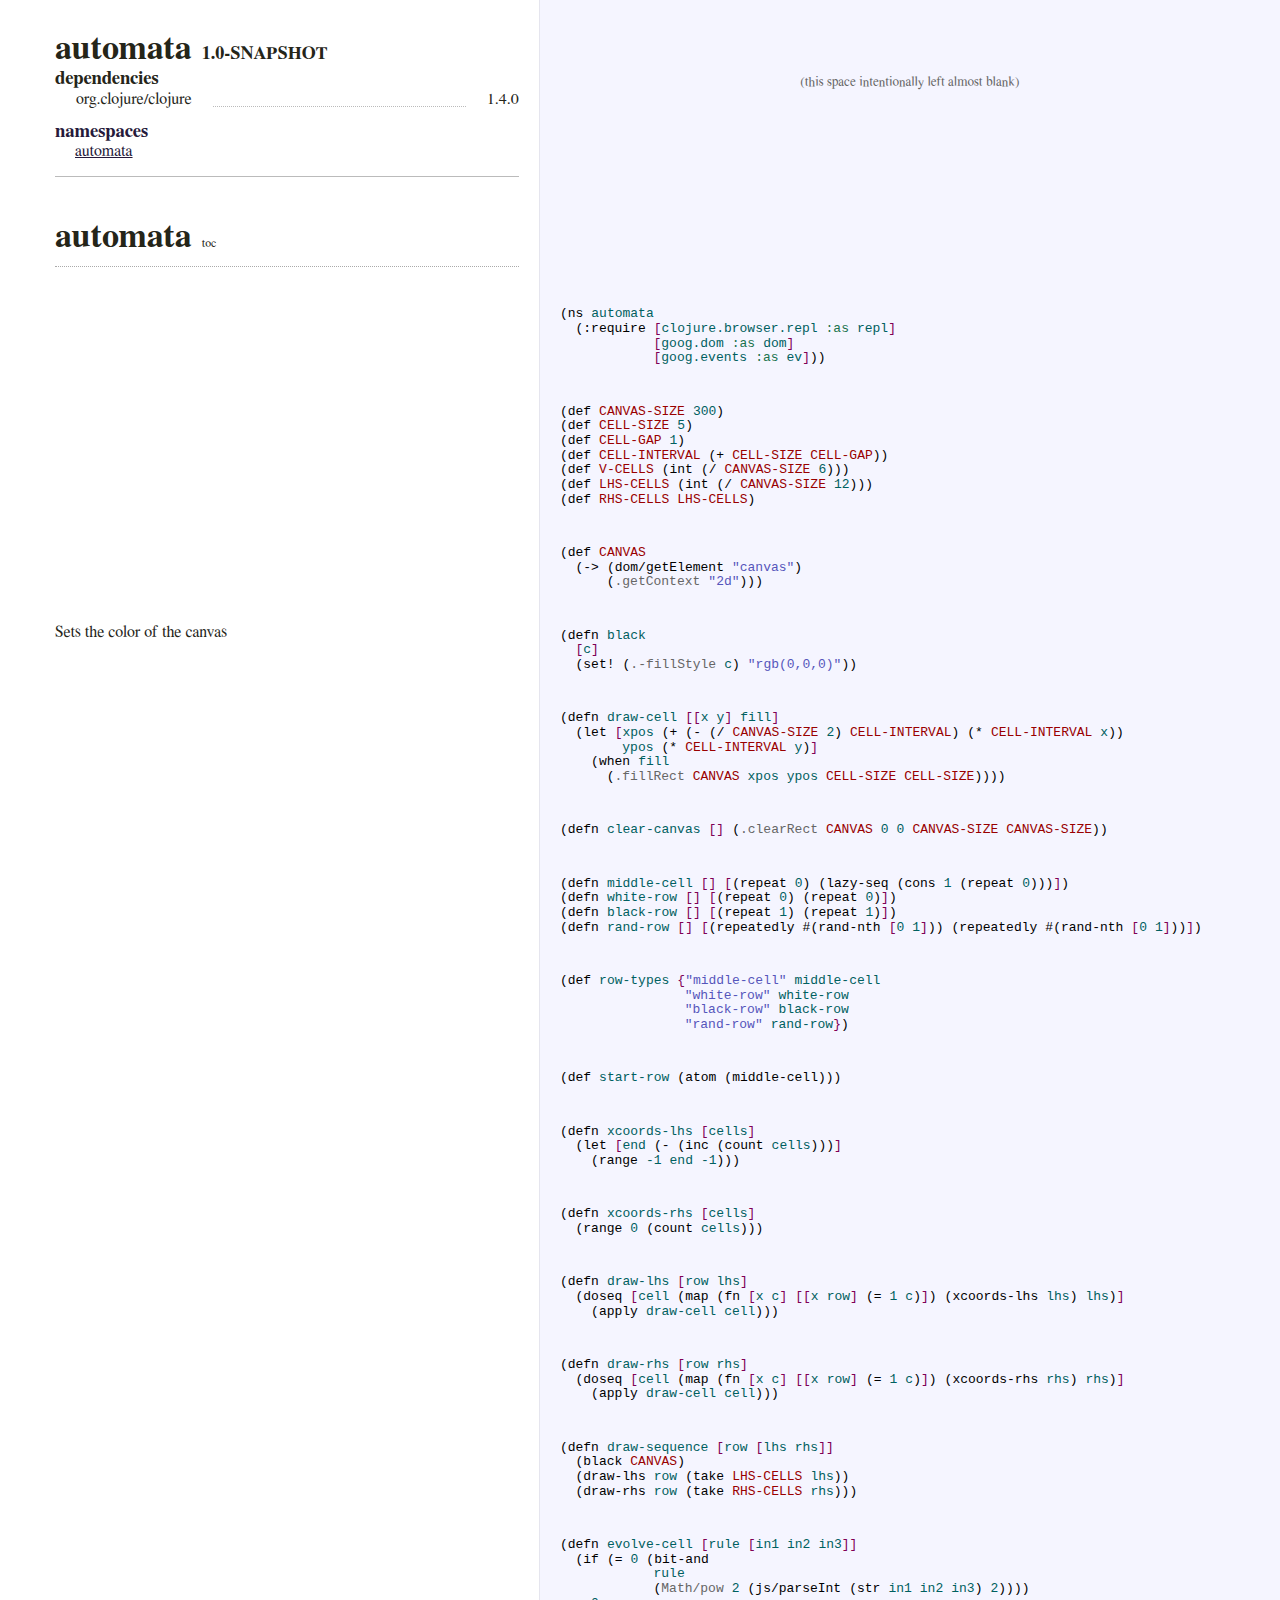
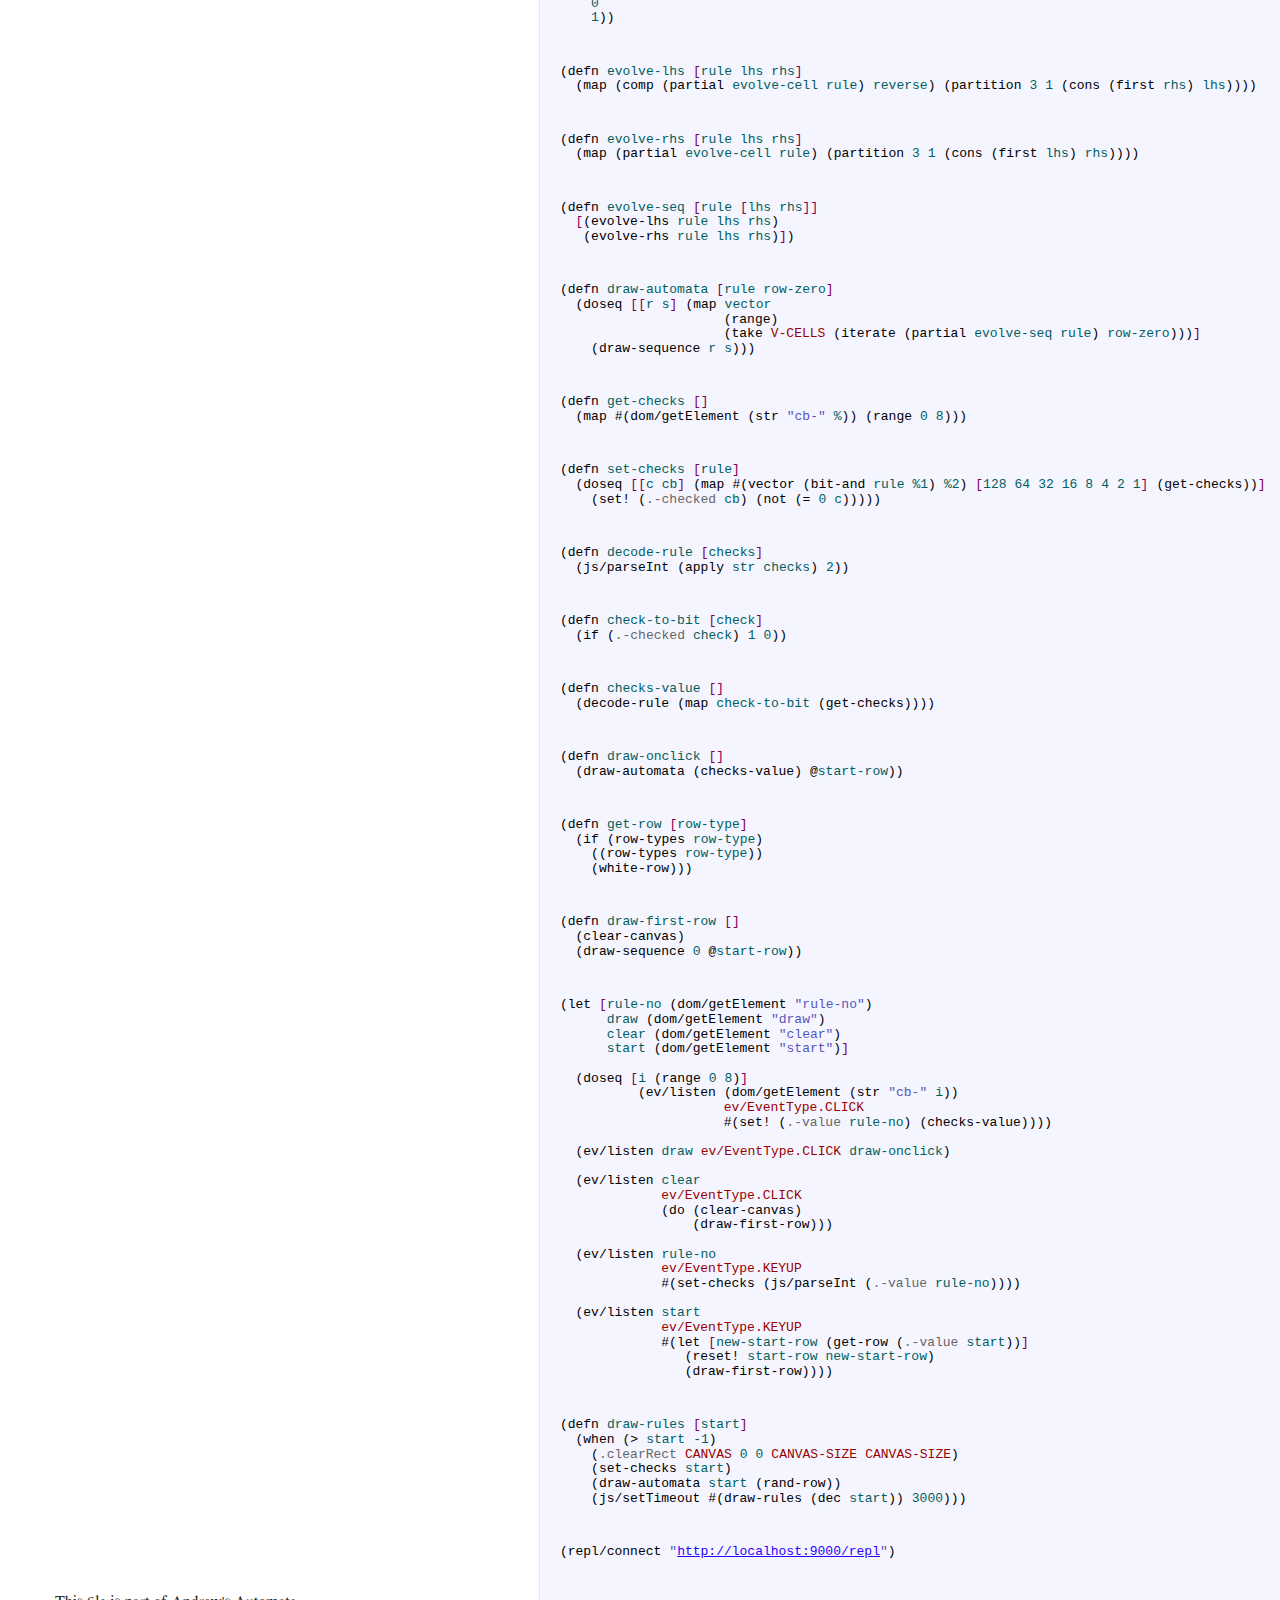
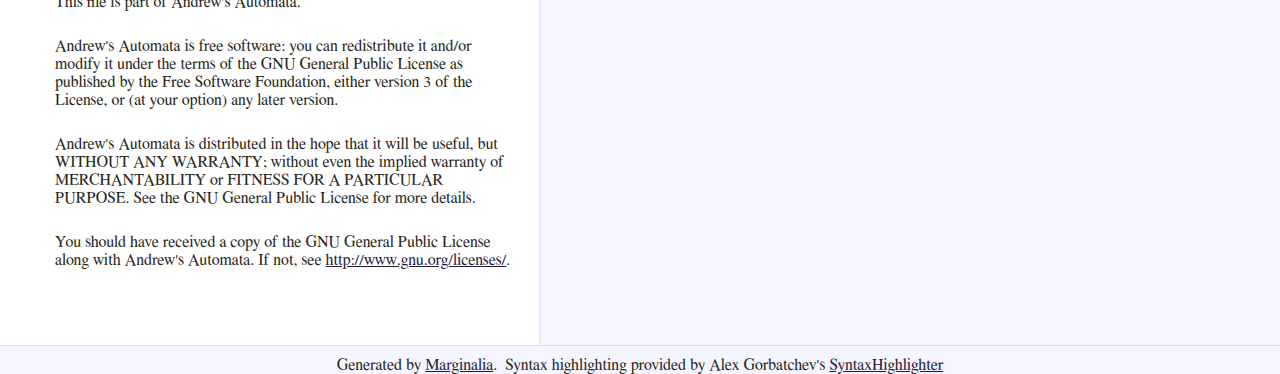
==== index.html @ a4e97b1e "Marginalia page" ====
<!DOCTYPE html>
<html><head><meta charset="utf-8" content="text/html" http-equiv="Content-Type" /><meta name="description" /><style type="text/css">/**
 * SyntaxHighlighter
 * http://alexgorbatchev.com/SyntaxHighlighter
 *
 * SyntaxHighlighter is donationware. If you are using it, please donate.
 * http://alexgorbatchev.com/SyntaxHighlighter/donate.html
 *
 * @version
 * 3.0.83 (July 02 2010)
 * 
 * @copyright
 * Copyright (C) 2004-2010 Alex Gorbatchev.
 *
 * @license
 * Dual licensed under the MIT and GPL licenses.
 */
.syntaxhighlighter a,
.syntaxhighlighter div,
.syntaxhighlighter code,
.syntaxhighlighter table,
.syntaxhighlighter table td,
.syntaxhighlighter table tr,
.syntaxhighlighter table tbody,
.syntaxhighlighter table thead,
.syntaxhighlighter table caption,
.syntaxhighlighter textarea {
  -moz-border-radius: 0 0 0 0 !important;
  -webkit-border-radius: 0 0 0 0 !important;
  background: none !important;
  border: 0 !important;
  bottom: auto !important;
  float: none !important;
  height: auto !important;
  left: auto !important;
  line-height: 1.1em !important;
/*  margin: 0 !important; */
  outline: 0 !important;
  overflow: visible !important;
  padding: 0 !important;
  position: static !important;
  right: auto !important;
  text-align: left !important;
  top: auto !important;
  vertical-align: baseline !important;
  width: auto !important;
  box-sizing: content-box !important;
  font-family: "Consolas", "Bitstream Vera Sans Mono", "Courier New", Courier, monospace !important;
  font-weight: normal !important;
  font-style: normal !important;
  min-height: inherit !important;
  min-height: auto !important;
}

.syntaxhighlighter {
/*  width: 100% !important; */
  margin: 1em 0 1em 0 !important;
  position: relative !important;
  overflow: auto !important;
}
.syntaxhighlighter.source {
  overflow: hidden !important;
}
.syntaxhighlighter .bold {
  font-weight: bold !important;
}
.syntaxhighlighter .italic {
  font-style: italic !important;
}
.syntaxhighlighter .line {
  white-space: pre !important;
}
.syntaxhighlighter table {
/*    width: 100% !important;*/
}
.syntaxhighlighter table caption {
  text-align: left !important;
  padding: .5em 0 0.5em 1em !important;
}
.syntaxhighlighter table td.code {
  width: 100% !important;
}
.syntaxhighlighter table td.code .container {
  position: relative !important;
}
.syntaxhighlighter table td.code .container textarea {
  box-sizing: border-box !important;
  position: absolute !important;
  left: 0 !important;
  top: 0 !important;
  width: 100% !important;
  height: 100% !important;
  border: none !important;
  background: white !important;
  padding-left: 1em !important;
  overflow: hidden !important;
  white-space: pre !important;
}
.syntaxhighlighter table td.gutter .line {
  text-align: right !important;
  padding: 0 0.5em 0 1em !important;
}
.syntaxhighlighter table td.code .line {
  padding: 0 1em !important;
}
.syntaxhighlighter.nogutter td.code .container textarea, .syntaxhighlighter.nogutter td.code .line {
  padding-left: 0em !important;
}
.syntaxhighlighter.show {
  display: block !important;
}
.syntaxhighlighter.collapsed table {
  display: none !important;
}
.syntaxhighlighter.collapsed .toolbar {
    display: none;
/*  padding: 0.1em 0.8em 0em 0.8em !important;
  font-size: 1em !important;
  position: static !important;
  width: auto !important;
  height: auto !important;*/
}
.syntaxhighlighter.collapsed .toolbar span {
  display: inline !important;
  margin-right: 1em !important;
}
.syntaxhighlighter.collapsed .toolbar span a {
  padding: 0 !important;
  display: none !important;
}
.syntaxhighlighter.collapsed .toolbar span a.expandSource {
  display: inline !important;
}
.syntaxhighlighter .toolbar {
    display: none;
/*  position: absolute !important;
  right: 1px !important;
  top: 1px !important;
  width: 11px !important;
  height: 11px !important;
  font-size: 10px !important;
  z-index: 10 !important;*/
}
.syntaxhighlighter .toolbar span.title {
  display: inline !important;
}
.syntaxhighlighter .toolbar a {
  display: block !important;
  text-align: center !important;
  text-decoration: none !important;
  padding-top: 1px !important;
}
.syntaxhighlighter .toolbar a.expandSource {
  display: none !important;
}
.syntaxhighlighter.ie {
  font-size: .9em !important;
  padding: 1px 0 1px 0 !important;
}
.syntaxhighlighter.ie .toolbar {
  line-height: 8px !important;
}
.syntaxhighlighter.ie .toolbar a {
  padding-top: 0px !important;
}
.syntaxhighlighter.printing .line.alt1 .content,
.syntaxhighlighter.printing .line.alt2 .content,
.syntaxhighlighter.printing .line.highlighted .number,
.syntaxhighlighter.printing .line.highlighted.alt1 .content,
.syntaxhighlighter.printing .line.highlighted.alt2 .content {
  background: none !important;
}
.syntaxhighlighter.printing .line .number {
  color: #bbbbbb !important;
}
.syntaxhighlighter.printing .line .content {
  color: black !important;
}
.syntaxhighlighter.printing .toolbar {
  display: none !important;
}
.syntaxhighlighter.printing a {
  text-decoration: none !important;
}
.syntaxhighlighter.printing .plain, .syntaxhighlighter.printing .plain a {
  color: black !important;
}
.syntaxhighlighter.printing .comments, .syntaxhighlighter.printing .comments a {
  color: #008200 !important;
}
.syntaxhighlighter.printing .string, .syntaxhighlighter.printing .string a {
  color: blue !important;
}
.syntaxhighlighter.printing .keyword {
  color: #006699 !important;
  font-weight: bold !important;
}
.syntaxhighlighter.printing .preprocessor {
  color: gray !important;
}
.syntaxhighlighter.printing .variable {
  color: #aa7700 !important;
}
.syntaxhighlighter.printing .value {
  color: #009900 !important;
}
.syntaxhighlighter.printing .functions {
  color: #ff1493 !important;
}
.syntaxhighlighter.printing .constants {
  color: #0066cc !important;
}
.syntaxhighlighter.printing .script {
  font-weight: bold !important;
}
.syntaxhighlighter.printing .color1, .syntaxhighlighter.printing .color1 a {
  color: gray !important;
}
.syntaxhighlighter.printing .color2, .syntaxhighlighter.printing .color2 a {
  color: #ff1493 !important;
}
.syntaxhighlighter.printing .color3, .syntaxhighlighter.printing .color3 a {
  color: red !important;
}
.syntaxhighlighter.printing .break, .syntaxhighlighter.printing .break a {
  color: black !important;
}
</style><style type="text/css">.syntaxhighlighter{overflow:hidden !important;}</style><style type="text/css">/**
 * http://alexgorbatchev.com/SyntaxHighlighter/donate.html
 *
 * @version
 * 3.0.83 (July 02 2010)
 * 
 * @copyright
 * Copyright (C) 2004-2010 Alex Gorbatchev.
 *
 * @license
 * Dual licensed under the MIT and GPL licenses.
 */
.syntaxhighlighter {
  background-color: transparent !important;
}
.syntaxhighlighter .line.alt1 {
  background-color: transparent !important;
}
.syntaxhighlighter .line.alt2 {
  background-color: transparent !important;
}
.syntaxhighlighter .line.highlighted.alt1, .syntaxhighlighter .line.highlighted.alt2 {
  background-color: #c3defe !important;
}
.syntaxhighlighter .line.highlighted.number {
  color: white !important;
}
.syntaxhighlighter table caption {
  color: black !important;
}
.syntaxhighlighter .gutter {
  color: #787878 !important;
}
.syntaxhighlighter .gutter .line {
  border-right: 3px solid #d4d0c8 !important;
}
.syntaxhighlighter .gutter .line.highlighted {
  background-color: #d4d0c8 !important;
  color: white !important;
}
.syntaxhighlighter.printing .line .content {
  border: none !important;
}
.syntaxhighlighter.collapsed {
  overflow: visible !important;
}
.syntaxhighlighter.collapsed .toolbar {
  color: #3f5fbf !important;
  background: white !important;
  border: 1px solid #d4d0c8 !important;
}
.syntaxhighlighter.collapsed .toolbar a {
  color: #3f5fbf !important;
}
.syntaxhighlighter.collapsed .toolbar a:hover {
  color: #aa7700 !important;
}
.syntaxhighlighter .toolbar {
  color: #a0a0a0 !important;
  background: #d4d0c8 !important;
  border: none !important;
}
.syntaxhighlighter .toolbar a {
  color: #a0a0a0 !important;
}
.syntaxhighlighter .toolbar a:hover {
  color: red !important;
}
.syntaxhighlighter .plain, .syntaxhighlighter .plain a {
  color: black !important;
}
.syntaxhighlighter .comments, .syntaxhighlighter .comments a {
  color: #3f5fbf !important;
}
.syntaxhighlighter .string, .syntaxhighlighter .string a {
  color: #2a00ff !important;
}
.syntaxhighlighter .keyword {
  color: #7f0055 !important;
}
.syntaxhighlighter .preprocessor {
  color: #646464 !important;
}
.syntaxhighlighter .variable {
  color: #aa7700 !important;
}
.syntaxhighlighter .value {
  color: #009900 !important;
}
.syntaxhighlighter .functions {
  color: #ff1493 !important;
}
.syntaxhighlighter .constants {
  color: #0066cc !important;
}
.syntaxhighlighter .script {
  font-weight: bold !important;
  color: #7f0055 !important;
  background-color: none !important;
}
.syntaxhighlighter .color1, .syntaxhighlighter .color1 a {
  color: gray !important;
}
.syntaxhighlighter .color2, .syntaxhighlighter .color2 a {
  color: #ff1493 !important;
}
.syntaxhighlighter .color3, .syntaxhighlighter .color3 a {
  color: red !important;
}

.syntaxhighlighter .xml .keyword {
  color: #3f7f7f !important;
  font-weight: normal !important;
}
.syntaxhighlighter .xml .color1, .syntaxhighlighter .xml .color1 a {
  color: #7f007f !important;
}
.syntaxhighlighter .xml .string {
  font-style: italic !important;
  color: #2a00ff !important;
}

.clojure.syntaxhighlighter .invalid { 
   background-color: #FAA !important;
}

.clojure.syntaxhighlighter .quoted {      
    font-style: italic !important;
}

.syntaxhighlighter .clojure.variable,
.syntaxhighlighter .clojure.symbol,
.syntaxhighlighter .clojure.value
{
    color: #006060 !important;
}

.syntaxhighlighter .clojure.string {
    color: #55B !important;
}

.syntaxhighlighter .clojure.functions {
    color: black !important;
}

.syntaxhighlighter .clojure.color1 {
    color: #666 !important;
}

.syntaxhighlighter .clojure.color3 {
    color: #900 !important;
}

.syntaxhighlighter .clojure.constants {
    color: #1A734D !important;
}

</style><style type="text/css">html{margin:0;padding:0;}h1{margin:0;padding:0;}h2{margin:0;padding:0;}h3{margin:0;padding:0;}h4{margin:0;padding:0;}a{color:#261A3B;}a:visited{color:#261A3B;}</style><style type="text/css">.header{margin-top:30px;}h1.project-name{display:inline;font-size:34px;}h2.project-version{display:inline;margin-left:10px;margin-top:0;font-size:18px;}.toc-link{margin-left:10px;color:#252519;font-size:12px;text-decoration:none;}.toc-link:hover{color:#5050A6;}.toc h1{margin:0;font-size:34px;}.docs-header{margin-bottom:25px;padding-bottom:10px;border-bottom:dotted #aaa 1px;}.toc h1{font-size:24px;}.toc{margin-bottom:40px;border-bottom:solid #bbb 1px;}.toc ul{padding-left:0px;margin-left:20px;margin-top:0;padding-top:0;}.toc li{padding-left:0;list-style-type:none;}.dependencies{}.dependencies table{border:none;width:99.99%;margin-left:20px;font-size:16px;}.dependencies td{padding-right:20px;;white-space:nowrap;}.dependencies .dotted{width:99%;}.dependencies .dotted hr{margin-bottom:-6px;noshade:noshade;border-top:none;color:transparent;border-left:none;border-bottom:dotted #bbb 1px;border-right:none;background-color:transparent;height:0;}.dependencies .dep-version{text-align:right;}.plugins ul{padding-left:0px;margin-left:20px;margin-top:0;padding-top:0;}.plugins li{padding-left:0;list-style-type:none;}.header p{margin-left:20px;}</style><style type="text/css">#floating-toc{position:fixed;text-align:right;overflow:hidden;top:10px;right:20px;height:20px;}#floating-toc li{margin:0;padding:0;list-style-type:none;}</style><style type="text/css">body{margin:0;padding:0;color:#252519;font-size:16px;background-color:#F5F5FF;font-family:'Palatino Linotype', 'Book Antiqua', Palatino, FreeSerif, serif;;}h1{margin-top:0;font-size:20px;}a.anchor{color:#252519;text-decoration:none;}a.anchor:hover{color:#5050A6;}table{margin-bottom:10px;border-bottom:solid #ddd 1px;;border-spacing:0;}code{display:inline;}p{margin-top:8px;}tr{margin:0px;padding:0px;}td.docs{border:none;margin:0px;padding-left:55px;width:410px;padding-right:20px;vertical-align:top;max-width:410px;background-color:#FFF;}td.docs pre{font-size:12px;overflow:hidden;}td.codes{border:none;margin:0px;padding-left:20px;width:55%;border-left:solid #E5E5EE 1px;font-size:10pt;vertical-align:top;overflow:hidden;background-color:#F5F5FF;}td.spacer{padding-bottom:40px;}pre code{display:block;padding:4px;}code{border:solid #DEDEDE 1px;padding-left:3px;padding-right:3px;font-size:14px;background-color:ghostWhite;}.syntaxhighlighter code{font-size:13px;}.footer{text-align:center;}</style><script type="text/javascript">/*!
 * jQuery JavaScript Library v1.4.4
 * http://jquery.com/
 *
 * Copyright 2010, John Resig
 * Dual licensed under the MIT or GPL Version 2 licenses.
 * http://jquery.org/license
 *
 * Includes Sizzle.js
 * http://sizzlejs.com/
 * Copyright 2010, The Dojo Foundation
 * Released under the MIT, BSD, and GPL Licenses.
 *
 * Date: Thu Nov 11 19:04:53 2010 -0500
 */
(function(E,B){function ka(a,b,d){if(d===B&&a.nodeType===1){d=a.getAttribute("data-"+b);if(typeof d==="string"){try{d=d==="true"?true:d==="false"?false:d==="null"?null:!c.isNaN(d)?parseFloat(d):Ja.test(d)?c.parseJSON(d):d}catch(e){}c.data(a,b,d)}else d=B}return d}function U(){return false}function ca(){return true}function la(a,b,d){d[0].type=a;return c.event.handle.apply(b,d)}function Ka(a){var b,d,e,f,h,l,k,o,x,r,A,C=[];f=[];h=c.data(this,this.nodeType?"events":"__events__");if(typeof h==="function")h=
h.events;if(!(a.liveFired===this||!h||!h.live||a.button&&a.type==="click")){if(a.namespace)A=RegExp("(^|\\.)"+a.namespace.split(".").join("\\.(?:.*\\.)?")+"(\\.|$)");a.liveFired=this;var J=h.live.slice(0);for(k=0;k<J.length;k++){h=J[k];h.origType.replace(X,"")===a.type?f.push(h.selector):J.splice(k--,1)}f=c(a.target).closest(f,a.currentTarget);o=0;for(x=f.length;o<x;o++){r=f[o];for(k=0;k<J.length;k++){h=J[k];if(r.selector===h.selector&&(!A||A.test(h.namespace))){l=r.elem;e=null;if(h.preType==="mouseenter"||
h.preType==="mouseleave"){a.type=h.preType;e=c(a.relatedTarget).closest(h.selector)[0]}if(!e||e!==l)C.push({elem:l,handleObj:h,level:r.level})}}}o=0;for(x=C.length;o<x;o++){f=C[o];if(d&&f.level>d)break;a.currentTarget=f.elem;a.data=f.handleObj.data;a.handleObj=f.handleObj;A=f.handleObj.origHandler.apply(f.elem,arguments);if(A===false||a.isPropagationStopped()){d=f.level;if(A===false)b=false;if(a.isImmediatePropagationStopped())break}}return b}}function Y(a,b){return(a&&a!=="*"?a+".":"")+b.replace(La,
"`").replace(Ma,"&")}function ma(a,b,d){if(c.isFunction(b))return c.grep(a,function(f,h){return!!b.call(f,h,f)===d});else if(b.nodeType)return c.grep(a,function(f){return f===b===d});else if(typeof b==="string"){var e=c.grep(a,function(f){return f.nodeType===1});if(Na.test(b))return c.filter(b,e,!d);else b=c.filter(b,e)}return c.grep(a,function(f){return c.inArray(f,b)>=0===d})}function na(a,b){var d=0;b.each(function(){if(this.nodeName===(a[d]&&a[d].nodeName)){var e=c.data(a[d++]),f=c.data(this,
e);if(e=e&&e.events){delete f.handle;f.events={};for(var h in e)for(var l in e[h])c.event.add(this,h,e[h][l],e[h][l].data)}}})}function Oa(a,b){b.src?c.ajax({url:b.src,async:false,dataType:"script"}):c.globalEval(b.text||b.textContent||b.innerHTML||"");b.parentNode&&b.parentNode.removeChild(b)}function oa(a,b,d){var e=b==="width"?a.offsetWidth:a.offsetHeight;if(d==="border")return e;c.each(b==="width"?Pa:Qa,function(){d||(e-=parseFloat(c.css(a,"padding"+this))||0);if(d==="margin")e+=parseFloat(c.css(a,
"margin"+this))||0;else e-=parseFloat(c.css(a,"border"+this+"Width"))||0});return e}function da(a,b,d,e){if(c.isArray(b)&&b.length)c.each(b,function(f,h){d||Ra.test(a)?e(a,h):da(a+"["+(typeof h==="object"||c.isArray(h)?f:"")+"]",h,d,e)});else if(!d&&b!=null&&typeof b==="object")c.isEmptyObject(b)?e(a,""):c.each(b,function(f,h){da(a+"["+f+"]",h,d,e)});else e(a,b)}function S(a,b){var d={};c.each(pa.concat.apply([],pa.slice(0,b)),function(){d[this]=a});return d}function qa(a){if(!ea[a]){var b=c("<"+
a+">").appendTo("body"),d=b.css("display");b.remove();if(d==="none"||d==="")d="block";ea[a]=d}return ea[a]}function fa(a){return c.isWindow(a)?a:a.nodeType===9?a.defaultView||a.parentWindow:false}var t=E.document,c=function(){function a(){if(!b.isReady){try{t.documentElement.doScroll("left")}catch(j){setTimeout(a,1);return}b.ready()}}var b=function(j,s){return new b.fn.init(j,s)},d=E.jQuery,e=E.$,f,h=/^(?:[^<]*(<[\w\W]+>)[^>]*$|#([\w\-]+)$)/,l=/\S/,k=/^\s+/,o=/\s+$/,x=/\W/,r=/\d/,A=/^<(\w+)\s*\/?>(?:<\/\1>)?$/,
C=/^[\],:{}\s]*$/,J=/\\(?:["\\\/bfnrt]|u[0-9a-fA-F]{4})/g,w=/"[^"\\\n\r]*"|true|false|null|-?\d+(?:\.\d*)?(?:[eE][+\-]?\d+)?/g,I=/(?:^|:|,)(?:\s*\[)+/g,L=/(webkit)[ \/]([\w.]+)/,g=/(opera)(?:.*version)?[ \/]([\w.]+)/,i=/(msie) ([\w.]+)/,n=/(mozilla)(?:.*? rv:([\w.]+))?/,m=navigator.userAgent,p=false,q=[],u,y=Object.prototype.toString,F=Object.prototype.hasOwnProperty,M=Array.prototype.push,N=Array.prototype.slice,O=String.prototype.trim,D=Array.prototype.indexOf,R={};b.fn=b.prototype={init:function(j,
s){var v,z,H;if(!j)return this;if(j.nodeType){this.context=this[0]=j;this.length=1;return this}if(j==="body"&&!s&&t.body){this.context=t;this[0]=t.body;this.selector="body";this.length=1;return this}if(typeof j==="string")if((v=h.exec(j))&&(v[1]||!s))if(v[1]){H=s?s.ownerDocument||s:t;if(z=A.exec(j))if(b.isPlainObject(s)){j=[t.createElement(z[1])];b.fn.attr.call(j,s,true)}else j=[H.createElement(z[1])];else{z=b.buildFragment([v[1]],[H]);j=(z.cacheable?z.fragment.cloneNode(true):z.fragment).childNodes}return b.merge(this,
j)}else{if((z=t.getElementById(v[2]))&&z.parentNode){if(z.id!==v[2])return f.find(j);this.length=1;this[0]=z}this.context=t;this.selector=j;return this}else if(!s&&!x.test(j)){this.selector=j;this.context=t;j=t.getElementsByTagName(j);return b.merge(this,j)}else return!s||s.jquery?(s||f).find(j):b(s).find(j);else if(b.isFunction(j))return f.ready(j);if(j.selector!==B){this.selector=j.selector;this.context=j.context}return b.makeArray(j,this)},selector:"",jquery:"1.4.4",length:0,size:function(){return this.length},
toArray:function(){return N.call(this,0)},get:function(j){return j==null?this.toArray():j<0?this.slice(j)[0]:this[j]},pushStack:function(j,s,v){var z=b();b.isArray(j)?M.apply(z,j):b.merge(z,j);z.prevObject=this;z.context=this.context;if(s==="find")z.selector=this.selector+(this.selector?" ":"")+v;else if(s)z.selector=this.selector+"."+s+"("+v+")";return z},each:function(j,s){return b.each(this,j,s)},ready:function(j){b.bindReady();if(b.isReady)j.call(t,b);else q&&q.push(j);return this},eq:function(j){return j===
-1?this.slice(j):this.slice(j,+j+1)},first:function(){return this.eq(0)},last:function(){return this.eq(-1)},slice:function(){return this.pushStack(N.apply(this,arguments),"slice",N.call(arguments).join(","))},map:function(j){return this.pushStack(b.map(this,function(s,v){return j.call(s,v,s)}))},end:function(){return this.prevObject||b(null)},push:M,sort:[].sort,splice:[].splice};b.fn.init.prototype=b.fn;b.extend=b.fn.extend=function(){var j,s,v,z,H,G=arguments[0]||{},K=1,Q=arguments.length,ga=false;
if(typeof G==="boolean"){ga=G;G=arguments[1]||{};K=2}if(typeof G!=="object"&&!b.isFunction(G))G={};if(Q===K){G=this;--K}for(;K<Q;K++)if((j=arguments[K])!=null)for(s in j){v=G[s];z=j[s];if(G!==z)if(ga&&z&&(b.isPlainObject(z)||(H=b.isArray(z)))){if(H){H=false;v=v&&b.isArray(v)?v:[]}else v=v&&b.isPlainObject(v)?v:{};G[s]=b.extend(ga,v,z)}else if(z!==B)G[s]=z}return G};b.extend({noConflict:function(j){E.$=e;if(j)E.jQuery=d;return b},isReady:false,readyWait:1,ready:function(j){j===true&&b.readyWait--;
if(!b.readyWait||j!==true&&!b.isReady){if(!t.body)return setTimeout(b.ready,1);b.isReady=true;if(!(j!==true&&--b.readyWait>0))if(q){var s=0,v=q;for(q=null;j=v[s++];)j.call(t,b);b.fn.trigger&&b(t).trigger("ready").unbind("ready")}}},bindReady:function(){if(!p){p=true;if(t.readyState==="complete")return setTimeout(b.ready,1);if(t.addEventListener){t.addEventListener("DOMContentLoaded",u,false);E.addEventListener("load",b.ready,false)}else if(t.attachEvent){t.attachEvent("onreadystatechange",u);E.attachEvent("onload",
b.ready);var j=false;try{j=E.frameElement==null}catch(s){}t.documentElement.doScroll&&j&&a()}}},isFunction:function(j){return b.type(j)==="function"},isArray:Array.isArray||function(j){return b.type(j)==="array"},isWindow:function(j){return j&&typeof j==="object"&&"setInterval"in j},isNaN:function(j){return j==null||!r.test(j)||isNaN(j)},type:function(j){return j==null?String(j):R[y.call(j)]||"object"},isPlainObject:function(j){if(!j||b.type(j)!=="object"||j.nodeType||b.isWindow(j))return false;if(j.constructor&&
!F.call(j,"constructor")&&!F.call(j.constructor.prototype,"isPrototypeOf"))return false;for(var s in j);return s===B||F.call(j,s)},isEmptyObject:function(j){for(var s in j)return false;return true},error:function(j){throw j;},parseJSON:function(j){if(typeof j!=="string"||!j)return null;j=b.trim(j);if(C.test(j.replace(J,"@").replace(w,"]").replace(I,"")))return E.JSON&&E.JSON.parse?E.JSON.parse(j):(new Function("return "+j))();else b.error("Invalid JSON: "+j)},noop:function(){},globalEval:function(j){if(j&&
l.test(j)){var s=t.getElementsByTagName("head")[0]||t.documentElement,v=t.createElement("script");v.type="text/javascript";if(b.support.scriptEval)v.appendChild(t.createTextNode(j));else v.text=j;s.insertBefore(v,s.firstChild);s.removeChild(v)}},nodeName:function(j,s){return j.nodeName&&j.nodeName.toUpperCase()===s.toUpperCase()},each:function(j,s,v){var z,H=0,G=j.length,K=G===B||b.isFunction(j);if(v)if(K)for(z in j){if(s.apply(j[z],v)===false)break}else for(;H<G;){if(s.apply(j[H++],v)===false)break}else if(K)for(z in j){if(s.call(j[z],
z,j[z])===false)break}else for(v=j[0];H<G&&s.call(v,H,v)!==false;v=j[++H]);return j},trim:O?function(j){return j==null?"":O.call(j)}:function(j){return j==null?"":j.toString().replace(k,"").replace(o,"")},makeArray:function(j,s){var v=s||[];if(j!=null){var z=b.type(j);j.length==null||z==="string"||z==="function"||z==="regexp"||b.isWindow(j)?M.call(v,j):b.merge(v,j)}return v},inArray:function(j,s){if(s.indexOf)return s.indexOf(j);for(var v=0,z=s.length;v<z;v++)if(s[v]===j)return v;return-1},merge:function(j,
s){var v=j.length,z=0;if(typeof s.length==="number")for(var H=s.length;z<H;z++)j[v++]=s[z];else for(;s[z]!==B;)j[v++]=s[z++];j.length=v;return j},grep:function(j,s,v){var z=[],H;v=!!v;for(var G=0,K=j.length;G<K;G++){H=!!s(j[G],G);v!==H&&z.push(j[G])}return z},map:function(j,s,v){for(var z=[],H,G=0,K=j.length;G<K;G++){H=s(j[G],G,v);if(H!=null)z[z.length]=H}return z.concat.apply([],z)},guid:1,proxy:function(j,s,v){if(arguments.length===2)if(typeof s==="string"){v=j;j=v[s];s=B}else if(s&&!b.isFunction(s)){v=
s;s=B}if(!s&&j)s=function(){return j.apply(v||this,arguments)};if(j)s.guid=j.guid=j.guid||s.guid||b.guid++;return s},access:function(j,s,v,z,H,G){var K=j.length;if(typeof s==="object"){for(var Q in s)b.access(j,Q,s[Q],z,H,v);return j}if(v!==B){z=!G&&z&&b.isFunction(v);for(Q=0;Q<K;Q++)H(j[Q],s,z?v.call(j[Q],Q,H(j[Q],s)):v,G);return j}return K?H(j[0],s):B},now:function(){return(new Date).getTime()},uaMatch:function(j){j=j.toLowerCase();j=L.exec(j)||g.exec(j)||i.exec(j)||j.indexOf("compatible")<0&&n.exec(j)||
[];return{browser:j[1]||"",version:j[2]||"0"}},browser:{}});b.each("Boolean Number String Function Array Date RegExp Object".split(" "),function(j,s){R["[object "+s+"]"]=s.toLowerCase()});m=b.uaMatch(m);if(m.browser){b.browser[m.browser]=true;b.browser.version=m.version}if(b.browser.webkit)b.browser.safari=true;if(D)b.inArray=function(j,s){return D.call(s,j)};if(!/\s/.test("\u00a0")){k=/^[\s\xA0]+/;o=/[\s\xA0]+$/}f=b(t);if(t.addEventListener)u=function(){t.removeEventListener("DOMContentLoaded",u,
false);b.ready()};else if(t.attachEvent)u=function(){if(t.readyState==="complete"){t.detachEvent("onreadystatechange",u);b.ready()}};return E.jQuery=E.$=b}();(function(){c.support={};var a=t.documentElement,b=t.createElement("script"),d=t.createElement("div"),e="script"+c.now();d.style.display="none";d.innerHTML="   <link/><table></table><a href='/a' style='color:red;float:left;opacity:.55;'>a</a><input type='checkbox'/>";var f=d.getElementsByTagName("*"),h=d.getElementsByTagName("a")[0],l=t.createElement("select"),
k=l.appendChild(t.createElement("option"));if(!(!f||!f.length||!h)){c.support={leadingWhitespace:d.firstChild.nodeType===3,tbody:!d.getElementsByTagName("tbody").length,htmlSerialize:!!d.getElementsByTagName("link").length,style:/red/.test(h.getAttribute("style")),hrefNormalized:h.getAttribute("href")==="/a",opacity:/^0.55$/.test(h.style.opacity),cssFloat:!!h.style.cssFloat,checkOn:d.getElementsByTagName("input")[0].value==="on",optSelected:k.selected,deleteExpando:true,optDisabled:false,checkClone:false,
scriptEval:false,noCloneEvent:true,boxModel:null,inlineBlockNeedsLayout:false,shrinkWrapBlocks:false,reliableHiddenOffsets:true};l.disabled=true;c.support.optDisabled=!k.disabled;b.type="text/javascript";try{b.appendChild(t.createTextNode("window."+e+"=1;"))}catch(o){}a.insertBefore(b,a.firstChild);if(E[e]){c.support.scriptEval=true;delete E[e]}try{delete b.test}catch(x){c.support.deleteExpando=false}a.removeChild(b);if(d.attachEvent&&d.fireEvent){d.attachEvent("onclick",function r(){c.support.noCloneEvent=
false;d.detachEvent("onclick",r)});d.cloneNode(true).fireEvent("onclick")}d=t.createElement("div");d.innerHTML="<input type='radio' name='radiotest' checked='checked'/>";a=t.createDocumentFragment();a.appendChild(d.firstChild);c.support.checkClone=a.cloneNode(true).cloneNode(true).lastChild.checked;c(function(){var r=t.createElement("div");r.style.width=r.style.paddingLeft="1px";t.body.appendChild(r);c.boxModel=c.support.boxModel=r.offsetWidth===2;if("zoom"in r.style){r.style.display="inline";r.style.zoom=
1;c.support.inlineBlockNeedsLayout=r.offsetWidth===2;r.style.display="";r.innerHTML="<div style='width:4px;'></div>";c.support.shrinkWrapBlocks=r.offsetWidth!==2}r.innerHTML="<table><tr><td style='padding:0;display:none'></td><td>t</td></tr></table>";var A=r.getElementsByTagName("td");c.support.reliableHiddenOffsets=A[0].offsetHeight===0;A[0].style.display="";A[1].style.display="none";c.support.reliableHiddenOffsets=c.support.reliableHiddenOffsets&&A[0].offsetHeight===0;r.innerHTML="";t.body.removeChild(r).style.display=
"none"});a=function(r){var A=t.createElement("div");r="on"+r;var C=r in A;if(!C){A.setAttribute(r,"return;");C=typeof A[r]==="function"}return C};c.support.submitBubbles=a("submit");c.support.changeBubbles=a("change");a=b=d=f=h=null}})();var ra={},Ja=/^(?:\{.*\}|\[.*\])$/;c.extend({cache:{},uuid:0,expando:"jQuery"+c.now(),noData:{embed:true,object:"clsid:D27CDB6E-AE6D-11cf-96B8-444553540000",applet:true},data:function(a,b,d){if(c.acceptData(a)){a=a==E?ra:a;var e=a.nodeType,f=e?a[c.expando]:null,h=
c.cache;if(!(e&&!f&&typeof b==="string"&&d===B)){if(e)f||(a[c.expando]=f=++c.uuid);else h=a;if(typeof b==="object")if(e)h[f]=c.extend(h[f],b);else c.extend(h,b);else if(e&&!h[f])h[f]={};a=e?h[f]:h;if(d!==B)a[b]=d;return typeof b==="string"?a[b]:a}}},removeData:function(a,b){if(c.acceptData(a)){a=a==E?ra:a;var d=a.nodeType,e=d?a[c.expando]:a,f=c.cache,h=d?f[e]:e;if(b){if(h){delete h[b];d&&c.isEmptyObject(h)&&c.removeData(a)}}else if(d&&c.support.deleteExpando)delete a[c.expando];else if(a.removeAttribute)a.removeAttribute(c.expando);
else if(d)delete f[e];else for(var l in a)delete a[l]}},acceptData:function(a){if(a.nodeName){var b=c.noData[a.nodeName.toLowerCase()];if(b)return!(b===true||a.getAttribute("classid")!==b)}return true}});c.fn.extend({data:function(a,b){var d=null;if(typeof a==="undefined"){if(this.length){var e=this[0].attributes,f;d=c.data(this[0]);for(var h=0,l=e.length;h<l;h++){f=e[h].name;if(f.indexOf("data-")===0){f=f.substr(5);ka(this[0],f,d[f])}}}return d}else if(typeof a==="object")return this.each(function(){c.data(this,
a)});var k=a.split(".");k[1]=k[1]?"."+k[1]:"";if(b===B){d=this.triggerHandler("getData"+k[1]+"!",[k[0]]);if(d===B&&this.length){d=c.data(this[0],a);d=ka(this[0],a,d)}return d===B&&k[1]?this.data(k[0]):d}else return this.each(function(){var o=c(this),x=[k[0],b];o.triggerHandler("setData"+k[1]+"!",x);c.data(this,a,b);o.triggerHandler("changeData"+k[1]+"!",x)})},removeData:function(a){return this.each(function(){c.removeData(this,a)})}});c.extend({queue:function(a,b,d){if(a){b=(b||"fx")+"queue";var e=
c.data(a,b);if(!d)return e||[];if(!e||c.isArray(d))e=c.data(a,b,c.makeArray(d));else e.push(d);return e}},dequeue:function(a,b){b=b||"fx";var d=c.queue(a,b),e=d.shift();if(e==="inprogress")e=d.shift();if(e){b==="fx"&&d.unshift("inprogress");e.call(a,function(){c.dequeue(a,b)})}}});c.fn.extend({queue:function(a,b){if(typeof a!=="string"){b=a;a="fx"}if(b===B)return c.queue(this[0],a);return this.each(function(){var d=c.queue(this,a,b);a==="fx"&&d[0]!=="inprogress"&&c.dequeue(this,a)})},dequeue:function(a){return this.each(function(){c.dequeue(this,
a)})},delay:function(a,b){a=c.fx?c.fx.speeds[a]||a:a;b=b||"fx";return this.queue(b,function(){var d=this;setTimeout(function(){c.dequeue(d,b)},a)})},clearQueue:function(a){return this.queue(a||"fx",[])}});var sa=/[\n\t]/g,ha=/\s+/,Sa=/\r/g,Ta=/^(?:href|src|style)$/,Ua=/^(?:button|input)$/i,Va=/^(?:button|input|object|select|textarea)$/i,Wa=/^a(?:rea)?$/i,ta=/^(?:radio|checkbox)$/i;c.props={"for":"htmlFor","class":"className",readonly:"readOnly",maxlength:"maxLength",cellspacing:"cellSpacing",rowspan:"rowSpan",
colspan:"colSpan",tabindex:"tabIndex",usemap:"useMap",frameborder:"frameBorder"};c.fn.extend({attr:function(a,b){return c.access(this,a,b,true,c.attr)},removeAttr:function(a){return this.each(function(){c.attr(this,a,"");this.nodeType===1&&this.removeAttribute(a)})},addClass:function(a){if(c.isFunction(a))return this.each(function(x){var r=c(this);r.addClass(a.call(this,x,r.attr("class")))});if(a&&typeof a==="string")for(var b=(a||"").split(ha),d=0,e=this.length;d<e;d++){var f=this[d];if(f.nodeType===
1)if(f.className){for(var h=" "+f.className+" ",l=f.className,k=0,o=b.length;k<o;k++)if(h.indexOf(" "+b[k]+" ")<0)l+=" "+b[k];f.className=c.trim(l)}else f.className=a}return this},removeClass:function(a){if(c.isFunction(a))return this.each(function(o){var x=c(this);x.removeClass(a.call(this,o,x.attr("class")))});if(a&&typeof a==="string"||a===B)for(var b=(a||"").split(ha),d=0,e=this.length;d<e;d++){var f=this[d];if(f.nodeType===1&&f.className)if(a){for(var h=(" "+f.className+" ").replace(sa," "),
l=0,k=b.length;l<k;l++)h=h.replace(" "+b[l]+" "," ");f.className=c.trim(h)}else f.className=""}return this},toggleClass:function(a,b){var d=typeof a,e=typeof b==="boolean";if(c.isFunction(a))return this.each(function(f){var h=c(this);h.toggleClass(a.call(this,f,h.attr("class"),b),b)});return this.each(function(){if(d==="string")for(var f,h=0,l=c(this),k=b,o=a.split(ha);f=o[h++];){k=e?k:!l.hasClass(f);l[k?"addClass":"removeClass"](f)}else if(d==="undefined"||d==="boolean"){this.className&&c.data(this,
"__className__",this.className);this.className=this.className||a===false?"":c.data(this,"__className__")||""}})},hasClass:function(a){a=" "+a+" ";for(var b=0,d=this.length;b<d;b++)if((" "+this[b].className+" ").replace(sa," ").indexOf(a)>-1)return true;return false},val:function(a){if(!arguments.length){var b=this[0];if(b){if(c.nodeName(b,"option")){var d=b.attributes.value;return!d||d.specified?b.value:b.text}if(c.nodeName(b,"select")){var e=b.selectedIndex;d=[];var f=b.options;b=b.type==="select-one";
if(e<0)return null;var h=b?e:0;for(e=b?e+1:f.length;h<e;h++){var l=f[h];if(l.selected&&(c.support.optDisabled?!l.disabled:l.getAttribute("disabled")===null)&&(!l.parentNode.disabled||!c.nodeName(l.parentNode,"optgroup"))){a=c(l).val();if(b)return a;d.push(a)}}return d}if(ta.test(b.type)&&!c.support.checkOn)return b.getAttribute("value")===null?"on":b.value;return(b.value||"").replace(Sa,"")}return B}var k=c.isFunction(a);return this.each(function(o){var x=c(this),r=a;if(this.nodeType===1){if(k)r=
a.call(this,o,x.val());if(r==null)r="";else if(typeof r==="number")r+="";else if(c.isArray(r))r=c.map(r,function(C){return C==null?"":C+""});if(c.isArray(r)&&ta.test(this.type))this.checked=c.inArray(x.val(),r)>=0;else if(c.nodeName(this,"select")){var A=c.makeArray(r);c("option",this).each(function(){this.selected=c.inArray(c(this).val(),A)>=0});if(!A.length)this.selectedIndex=-1}else this.value=r}})}});c.extend({attrFn:{val:true,css:true,html:true,text:true,data:true,width:true,height:true,offset:true},
attr:function(a,b,d,e){if(!a||a.nodeType===3||a.nodeType===8)return B;if(e&&b in c.attrFn)return c(a)[b](d);e=a.nodeType!==1||!c.isXMLDoc(a);var f=d!==B;b=e&&c.props[b]||b;var h=Ta.test(b);if((b in a||a[b]!==B)&&e&&!h){if(f){b==="type"&&Ua.test(a.nodeName)&&a.parentNode&&c.error("type property can't be changed");if(d===null)a.nodeType===1&&a.removeAttribute(b);else a[b]=d}if(c.nodeName(a,"form")&&a.getAttributeNode(b))return a.getAttributeNode(b).nodeValue;if(b==="tabIndex")return(b=a.getAttributeNode("tabIndex"))&&
b.specified?b.value:Va.test(a.nodeName)||Wa.test(a.nodeName)&&a.href?0:B;return a[b]}if(!c.support.style&&e&&b==="style"){if(f)a.style.cssText=""+d;return a.style.cssText}f&&a.setAttribute(b,""+d);if(!a.attributes[b]&&a.hasAttribute&&!a.hasAttribute(b))return B;a=!c.support.hrefNormalized&&e&&h?a.getAttribute(b,2):a.getAttribute(b);return a===null?B:a}});var X=/\.(.*)$/,ia=/^(?:textarea|input|select)$/i,La=/\./g,Ma=/ /g,Xa=/[^\w\s.|`]/g,Ya=function(a){return a.replace(Xa,"\\$&")},ua={focusin:0,focusout:0};
c.event={add:function(a,b,d,e){if(!(a.nodeType===3||a.nodeType===8)){if(c.isWindow(a)&&a!==E&&!a.frameElement)a=E;if(d===false)d=U;else if(!d)return;var f,h;if(d.handler){f=d;d=f.handler}if(!d.guid)d.guid=c.guid++;if(h=c.data(a)){var l=a.nodeType?"events":"__events__",k=h[l],o=h.handle;if(typeof k==="function"){o=k.handle;k=k.events}else if(!k){a.nodeType||(h[l]=h=function(){});h.events=k={}}if(!o)h.handle=o=function(){return typeof c!=="undefined"&&!c.event.triggered?c.event.handle.apply(o.elem,
arguments):B};o.elem=a;b=b.split(" ");for(var x=0,r;l=b[x++];){h=f?c.extend({},f):{handler:d,data:e};if(l.indexOf(".")>-1){r=l.split(".");l=r.shift();h.namespace=r.slice(0).sort().join(".")}else{r=[];h.namespace=""}h.type=l;if(!h.guid)h.guid=d.guid;var A=k[l],C=c.event.special[l]||{};if(!A){A=k[l]=[];if(!C.setup||C.setup.call(a,e,r,o)===false)if(a.addEventListener)a.addEventListener(l,o,false);else a.attachEvent&&a.attachEvent("on"+l,o)}if(C.add){C.add.call(a,h);if(!h.handler.guid)h.handler.guid=
d.guid}A.push(h);c.event.global[l]=true}a=null}}},global:{},remove:function(a,b,d,e){if(!(a.nodeType===3||a.nodeType===8)){if(d===false)d=U;var f,h,l=0,k,o,x,r,A,C,J=a.nodeType?"events":"__events__",w=c.data(a),I=w&&w[J];if(w&&I){if(typeof I==="function"){w=I;I=I.events}if(b&&b.type){d=b.handler;b=b.type}if(!b||typeof b==="string"&&b.charAt(0)==="."){b=b||"";for(f in I)c.event.remove(a,f+b)}else{for(b=b.split(" ");f=b[l++];){r=f;k=f.indexOf(".")<0;o=[];if(!k){o=f.split(".");f=o.shift();x=RegExp("(^|\\.)"+
c.map(o.slice(0).sort(),Ya).join("\\.(?:.*\\.)?")+"(\\.|$)")}if(A=I[f])if(d){r=c.event.special[f]||{};for(h=e||0;h<A.length;h++){C=A[h];if(d.guid===C.guid){if(k||x.test(C.namespace)){e==null&&A.splice(h--,1);r.remove&&r.remove.call(a,C)}if(e!=null)break}}if(A.length===0||e!=null&&A.length===1){if(!r.teardown||r.teardown.call(a,o)===false)c.removeEvent(a,f,w.handle);delete I[f]}}else for(h=0;h<A.length;h++){C=A[h];if(k||x.test(C.namespace)){c.event.remove(a,r,C.handler,h);A.splice(h--,1)}}}if(c.isEmptyObject(I)){if(b=
w.handle)b.elem=null;delete w.events;delete w.handle;if(typeof w==="function")c.removeData(a,J);else c.isEmptyObject(w)&&c.removeData(a)}}}}},trigger:function(a,b,d,e){var f=a.type||a;if(!e){a=typeof a==="object"?a[c.expando]?a:c.extend(c.Event(f),a):c.Event(f);if(f.indexOf("!")>=0){a.type=f=f.slice(0,-1);a.exclusive=true}if(!d){a.stopPropagation();c.event.global[f]&&c.each(c.cache,function(){this.events&&this.events[f]&&c.event.trigger(a,b,this.handle.elem)})}if(!d||d.nodeType===3||d.nodeType===
8)return B;a.result=B;a.target=d;b=c.makeArray(b);b.unshift(a)}a.currentTarget=d;(e=d.nodeType?c.data(d,"handle"):(c.data(d,"__events__")||{}).handle)&&e.apply(d,b);e=d.parentNode||d.ownerDocument;try{if(!(d&&d.nodeName&&c.noData[d.nodeName.toLowerCase()]))if(d["on"+f]&&d["on"+f].apply(d,b)===false){a.result=false;a.preventDefault()}}catch(h){}if(!a.isPropagationStopped()&&e)c.event.trigger(a,b,e,true);else if(!a.isDefaultPrevented()){var l;e=a.target;var k=f.replace(X,""),o=c.nodeName(e,"a")&&k===
"click",x=c.event.special[k]||{};if((!x._default||x._default.call(d,a)===false)&&!o&&!(e&&e.nodeName&&c.noData[e.nodeName.toLowerCase()])){try{if(e[k]){if(l=e["on"+k])e["on"+k]=null;c.event.triggered=true;e[k]()}}catch(r){}if(l)e["on"+k]=l;c.event.triggered=false}}},handle:function(a){var b,d,e,f;d=[];var h=c.makeArray(arguments);a=h[0]=c.event.fix(a||E.event);a.currentTarget=this;b=a.type.indexOf(".")<0&&!a.exclusive;if(!b){e=a.type.split(".");a.type=e.shift();d=e.slice(0).sort();e=RegExp("(^|\\.)"+
d.join("\\.(?:.*\\.)?")+"(\\.|$)")}a.namespace=a.namespace||d.join(".");f=c.data(this,this.nodeType?"events":"__events__");if(typeof f==="function")f=f.events;d=(f||{})[a.type];if(f&&d){d=d.slice(0);f=0;for(var l=d.length;f<l;f++){var k=d[f];if(b||e.test(k.namespace)){a.handler=k.handler;a.data=k.data;a.handleObj=k;k=k.handler.apply(this,h);if(k!==B){a.result=k;if(k===false){a.preventDefault();a.stopPropagation()}}if(a.isImmediatePropagationStopped())break}}}return a.result},props:"altKey attrChange attrName bubbles button cancelable charCode clientX clientY ctrlKey currentTarget data detail eventPhase fromElement handler keyCode layerX layerY metaKey newValue offsetX offsetY pageX pageY prevValue relatedNode relatedTarget screenX screenY shiftKey srcElement target toElement view wheelDelta which".split(" "),
fix:function(a){if(a[c.expando])return a;var b=a;a=c.Event(b);for(var d=this.props.length,e;d;){e=this.props[--d];a[e]=b[e]}if(!a.target)a.target=a.srcElement||t;if(a.target.nodeType===3)a.target=a.target.parentNode;if(!a.relatedTarget&&a.fromElement)a.relatedTarget=a.fromElement===a.target?a.toElement:a.fromElement;if(a.pageX==null&&a.clientX!=null){b=t.documentElement;d=t.body;a.pageX=a.clientX+(b&&b.scrollLeft||d&&d.scrollLeft||0)-(b&&b.clientLeft||d&&d.clientLeft||0);a.pageY=a.clientY+(b&&b.scrollTop||
d&&d.scrollTop||0)-(b&&b.clientTop||d&&d.clientTop||0)}if(a.which==null&&(a.charCode!=null||a.keyCode!=null))a.which=a.charCode!=null?a.charCode:a.keyCode;if(!a.metaKey&&a.ctrlKey)a.metaKey=a.ctrlKey;if(!a.which&&a.button!==B)a.which=a.button&1?1:a.button&2?3:a.button&4?2:0;return a},guid:1E8,proxy:c.proxy,special:{ready:{setup:c.bindReady,teardown:c.noop},live:{add:function(a){c.event.add(this,Y(a.origType,a.selector),c.extend({},a,{handler:Ka,guid:a.handler.guid}))},remove:function(a){c.event.remove(this,
Y(a.origType,a.selector),a)}},beforeunload:{setup:function(a,b,d){if(c.isWindow(this))this.onbeforeunload=d},teardown:function(a,b){if(this.onbeforeunload===b)this.onbeforeunload=null}}}};c.removeEvent=t.removeEventListener?function(a,b,d){a.removeEventListener&&a.removeEventListener(b,d,false)}:function(a,b,d){a.detachEvent&&a.detachEvent("on"+b,d)};c.Event=function(a){if(!this.preventDefault)return new c.Event(a);if(a&&a.type){this.originalEvent=a;this.type=a.type}else this.type=a;this.timeStamp=
c.now();this[c.expando]=true};c.Event.prototype={preventDefault:function(){this.isDefaultPrevented=ca;var a=this.originalEvent;if(a)if(a.preventDefault)a.preventDefault();else a.returnValue=false},stopPropagation:function(){this.isPropagationStopped=ca;var a=this.originalEvent;if(a){a.stopPropagation&&a.stopPropagation();a.cancelBubble=true}},stopImmediatePropagation:function(){this.isImmediatePropagationStopped=ca;this.stopPropagation()},isDefaultPrevented:U,isPropagationStopped:U,isImmediatePropagationStopped:U};
var va=function(a){var b=a.relatedTarget;try{for(;b&&b!==this;)b=b.parentNode;if(b!==this){a.type=a.data;c.event.handle.apply(this,arguments)}}catch(d){}},wa=function(a){a.type=a.data;c.event.handle.apply(this,arguments)};c.each({mouseenter:"mouseover",mouseleave:"mouseout"},function(a,b){c.event.special[a]={setup:function(d){c.event.add(this,b,d&&d.selector?wa:va,a)},teardown:function(d){c.event.remove(this,b,d&&d.selector?wa:va)}}});if(!c.support.submitBubbles)c.event.special.submit={setup:function(){if(this.nodeName.toLowerCase()!==
"form"){c.event.add(this,"click.specialSubmit",function(a){var b=a.target,d=b.type;if((d==="submit"||d==="image")&&c(b).closest("form").length){a.liveFired=B;return la("submit",this,arguments)}});c.event.add(this,"keypress.specialSubmit",function(a){var b=a.target,d=b.type;if((d==="text"||d==="password")&&c(b).closest("form").length&&a.keyCode===13){a.liveFired=B;return la("submit",this,arguments)}})}else return false},teardown:function(){c.event.remove(this,".specialSubmit")}};if(!c.support.changeBubbles){var V,
xa=function(a){var b=a.type,d=a.value;if(b==="radio"||b==="checkbox")d=a.checked;else if(b==="select-multiple")d=a.selectedIndex>-1?c.map(a.options,function(e){return e.selected}).join("-"):"";else if(a.nodeName.toLowerCase()==="select")d=a.selectedIndex;return d},Z=function(a,b){var d=a.target,e,f;if(!(!ia.test(d.nodeName)||d.readOnly)){e=c.data(d,"_change_data");f=xa(d);if(a.type!=="focusout"||d.type!=="radio")c.data(d,"_change_data",f);if(!(e===B||f===e))if(e!=null||f){a.type="change";a.liveFired=
B;return c.event.trigger(a,b,d)}}};c.event.special.change={filters:{focusout:Z,beforedeactivate:Z,click:function(a){var b=a.target,d=b.type;if(d==="radio"||d==="checkbox"||b.nodeName.toLowerCase()==="select")return Z.call(this,a)},keydown:function(a){var b=a.target,d=b.type;if(a.keyCode===13&&b.nodeName.toLowerCase()!=="textarea"||a.keyCode===32&&(d==="checkbox"||d==="radio")||d==="select-multiple")return Z.call(this,a)},beforeactivate:function(a){a=a.target;c.data(a,"_change_data",xa(a))}},setup:function(){if(this.type===
"file")return false;for(var a in V)c.event.add(this,a+".specialChange",V[a]);return ia.test(this.nodeName)},teardown:function(){c.event.remove(this,".specialChange");return ia.test(this.nodeName)}};V=c.event.special.change.filters;V.focus=V.beforeactivate}t.addEventListener&&c.each({focus:"focusin",blur:"focusout"},function(a,b){function d(e){e=c.event.fix(e);e.type=b;return c.event.trigger(e,null,e.target)}c.event.special[b]={setup:function(){ua[b]++===0&&t.addEventListener(a,d,true)},teardown:function(){--ua[b]===
0&&t.removeEventListener(a,d,true)}}});c.each(["bind","one"],function(a,b){c.fn[b]=function(d,e,f){if(typeof d==="object"){for(var h in d)this[b](h,e,d[h],f);return this}if(c.isFunction(e)||e===false){f=e;e=B}var l=b==="one"?c.proxy(f,function(o){c(this).unbind(o,l);return f.apply(this,arguments)}):f;if(d==="unload"&&b!=="one")this.one(d,e,f);else{h=0;for(var k=this.length;h<k;h++)c.event.add(this[h],d,l,e)}return this}});c.fn.extend({unbind:function(a,b){if(typeof a==="object"&&!a.preventDefault)for(var d in a)this.unbind(d,
a[d]);else{d=0;for(var e=this.length;d<e;d++)c.event.remove(this[d],a,b)}return this},delegate:function(a,b,d,e){return this.live(b,d,e,a)},undelegate:function(a,b,d){return arguments.length===0?this.unbind("live"):this.die(b,null,d,a)},trigger:function(a,b){return this.each(function(){c.event.trigger(a,b,this)})},triggerHandler:function(a,b){if(this[0]){var d=c.Event(a);d.preventDefault();d.stopPropagation();c.event.trigger(d,b,this[0]);return d.result}},toggle:function(a){for(var b=arguments,d=
1;d<b.length;)c.proxy(a,b[d++]);return this.click(c.proxy(a,function(e){var f=(c.data(this,"lastToggle"+a.guid)||0)%d;c.data(this,"lastToggle"+a.guid,f+1);e.preventDefault();return b[f].apply(this,arguments)||false}))},hover:function(a,b){return this.mouseenter(a).mouseleave(b||a)}});var ya={focus:"focusin",blur:"focusout",mouseenter:"mouseover",mouseleave:"mouseout"};c.each(["live","die"],function(a,b){c.fn[b]=function(d,e,f,h){var l,k=0,o,x,r=h||this.selector;h=h?this:c(this.context);if(typeof d===
"object"&&!d.preventDefault){for(l in d)h[b](l,e,d[l],r);return this}if(c.isFunction(e)){f=e;e=B}for(d=(d||"").split(" ");(l=d[k++])!=null;){o=X.exec(l);x="";if(o){x=o[0];l=l.replace(X,"")}if(l==="hover")d.push("mouseenter"+x,"mouseleave"+x);else{o=l;if(l==="focus"||l==="blur"){d.push(ya[l]+x);l+=x}else l=(ya[l]||l)+x;if(b==="live"){x=0;for(var A=h.length;x<A;x++)c.event.add(h[x],"live."+Y(l,r),{data:e,selector:r,handler:f,origType:l,origHandler:f,preType:o})}else h.unbind("live."+Y(l,r),f)}}return this}});
c.each("blur focus focusin focusout load resize scroll unload click dblclick mousedown mouseup mousemove mouseover mouseout mouseenter mouseleave change select submit keydown keypress keyup error".split(" "),function(a,b){c.fn[b]=function(d,e){if(e==null){e=d;d=null}return arguments.length>0?this.bind(b,d,e):this.trigger(b)};if(c.attrFn)c.attrFn[b]=true});E.attachEvent&&!E.addEventListener&&c(E).bind("unload",function(){for(var a in c.cache)if(c.cache[a].handle)try{c.event.remove(c.cache[a].handle.elem)}catch(b){}});
(function(){function a(g,i,n,m,p,q){p=0;for(var u=m.length;p<u;p++){var y=m[p];if(y){var F=false;for(y=y[g];y;){if(y.sizcache===n){F=m[y.sizset];break}if(y.nodeType===1&&!q){y.sizcache=n;y.sizset=p}if(y.nodeName.toLowerCase()===i){F=y;break}y=y[g]}m[p]=F}}}function b(g,i,n,m,p,q){p=0;for(var u=m.length;p<u;p++){var y=m[p];if(y){var F=false;for(y=y[g];y;){if(y.sizcache===n){F=m[y.sizset];break}if(y.nodeType===1){if(!q){y.sizcache=n;y.sizset=p}if(typeof i!=="string"){if(y===i){F=true;break}}else if(k.filter(i,
[y]).length>0){F=y;break}}y=y[g]}m[p]=F}}}var d=/((?:\((?:\([^()]+\)|[^()]+)+\)|\[(?:\[[^\[\]]*\]|['"][^'"]*['"]|[^\[\]'"]+)+\]|\\.|[^ >+~,(\[\\]+)+|[>+~])(\s*,\s*)?((?:.|\r|\n)*)/g,e=0,f=Object.prototype.toString,h=false,l=true;[0,0].sort(function(){l=false;return 0});var k=function(g,i,n,m){n=n||[];var p=i=i||t;if(i.nodeType!==1&&i.nodeType!==9)return[];if(!g||typeof g!=="string")return n;var q,u,y,F,M,N=true,O=k.isXML(i),D=[],R=g;do{d.exec("");if(q=d.exec(R)){R=q[3];D.push(q[1]);if(q[2]){F=q[3];
break}}}while(q);if(D.length>1&&x.exec(g))if(D.length===2&&o.relative[D[0]])u=L(D[0]+D[1],i);else for(u=o.relative[D[0]]?[i]:k(D.shift(),i);D.length;){g=D.shift();if(o.relative[g])g+=D.shift();u=L(g,u)}else{if(!m&&D.length>1&&i.nodeType===9&&!O&&o.match.ID.test(D[0])&&!o.match.ID.test(D[D.length-1])){q=k.find(D.shift(),i,O);i=q.expr?k.filter(q.expr,q.set)[0]:q.set[0]}if(i){q=m?{expr:D.pop(),set:C(m)}:k.find(D.pop(),D.length===1&&(D[0]==="~"||D[0]==="+")&&i.parentNode?i.parentNode:i,O);u=q.expr?k.filter(q.expr,
q.set):q.set;if(D.length>0)y=C(u);else N=false;for(;D.length;){q=M=D.pop();if(o.relative[M])q=D.pop();else M="";if(q==null)q=i;o.relative[M](y,q,O)}}else y=[]}y||(y=u);y||k.error(M||g);if(f.call(y)==="[object Array]")if(N)if(i&&i.nodeType===1)for(g=0;y[g]!=null;g++){if(y[g]&&(y[g]===true||y[g].nodeType===1&&k.contains(i,y[g])))n.push(u[g])}else for(g=0;y[g]!=null;g++)y[g]&&y[g].nodeType===1&&n.push(u[g]);else n.push.apply(n,y);else C(y,n);if(F){k(F,p,n,m);k.uniqueSort(n)}return n};k.uniqueSort=function(g){if(w){h=
l;g.sort(w);if(h)for(var i=1;i<g.length;i++)g[i]===g[i-1]&&g.splice(i--,1)}return g};k.matches=function(g,i){return k(g,null,null,i)};k.matchesSelector=function(g,i){return k(i,null,null,[g]).length>0};k.find=function(g,i,n){var m;if(!g)return[];for(var p=0,q=o.order.length;p<q;p++){var u,y=o.order[p];if(u=o.leftMatch[y].exec(g)){var F=u[1];u.splice(1,1);if(F.substr(F.length-1)!=="\\"){u[1]=(u[1]||"").replace(/\\/g,"");m=o.find[y](u,i,n);if(m!=null){g=g.replace(o.match[y],"");break}}}}m||(m=i.getElementsByTagName("*"));
return{set:m,expr:g}};k.filter=function(g,i,n,m){for(var p,q,u=g,y=[],F=i,M=i&&i[0]&&k.isXML(i[0]);g&&i.length;){for(var N in o.filter)if((p=o.leftMatch[N].exec(g))!=null&&p[2]){var O,D,R=o.filter[N];D=p[1];q=false;p.splice(1,1);if(D.substr(D.length-1)!=="\\"){if(F===y)y=[];if(o.preFilter[N])if(p=o.preFilter[N](p,F,n,y,m,M)){if(p===true)continue}else q=O=true;if(p)for(var j=0;(D=F[j])!=null;j++)if(D){O=R(D,p,j,F);var s=m^!!O;if(n&&O!=null)if(s)q=true;else F[j]=false;else if(s){y.push(D);q=true}}if(O!==
B){n||(F=y);g=g.replace(o.match[N],"");if(!q)return[];break}}}if(g===u)if(q==null)k.error(g);else break;u=g}return F};k.error=function(g){throw"Syntax error, unrecognized expression: "+g;};var o=k.selectors={order:["ID","NAME","TAG"],match:{ID:/#((?:[\w\u00c0-\uFFFF\-]|\\.)+)/,CLASS:/\.((?:[\w\u00c0-\uFFFF\-]|\\.)+)/,NAME:/\[name=['"]*((?:[\w\u00c0-\uFFFF\-]|\\.)+)['"]*\]/,ATTR:/\[\s*((?:[\w\u00c0-\uFFFF\-]|\\.)+)\s*(?:(\S?=)\s*(['"]*)(.*?)\3|)\s*\]/,TAG:/^((?:[\w\u00c0-\uFFFF\*\-]|\\.)+)/,CHILD:/:(only|nth|last|first)-child(?:\((even|odd|[\dn+\-]*)\))?/,
POS:/:(nth|eq|gt|lt|first|last|even|odd)(?:\((\d*)\))?(?=[^\-]|$)/,PSEUDO:/:((?:[\w\u00c0-\uFFFF\-]|\\.)+)(?:\((['"]?)((?:\([^\)]+\)|[^\(\)]*)+)\2\))?/},leftMatch:{},attrMap:{"class":"className","for":"htmlFor"},attrHandle:{href:function(g){return g.getAttribute("href")}},relative:{"+":function(g,i){var n=typeof i==="string",m=n&&!/\W/.test(i);n=n&&!m;if(m)i=i.toLowerCase();m=0;for(var p=g.length,q;m<p;m++)if(q=g[m]){for(;(q=q.previousSibling)&&q.nodeType!==1;);g[m]=n||q&&q.nodeName.toLowerCase()===
i?q||false:q===i}n&&k.filter(i,g,true)},">":function(g,i){var n,m=typeof i==="string",p=0,q=g.length;if(m&&!/\W/.test(i))for(i=i.toLowerCase();p<q;p++){if(n=g[p]){n=n.parentNode;g[p]=n.nodeName.toLowerCase()===i?n:false}}else{for(;p<q;p++)if(n=g[p])g[p]=m?n.parentNode:n.parentNode===i;m&&k.filter(i,g,true)}},"":function(g,i,n){var m,p=e++,q=b;if(typeof i==="string"&&!/\W/.test(i)){m=i=i.toLowerCase();q=a}q("parentNode",i,p,g,m,n)},"~":function(g,i,n){var m,p=e++,q=b;if(typeof i==="string"&&!/\W/.test(i)){m=
i=i.toLowerCase();q=a}q("previousSibling",i,p,g,m,n)}},find:{ID:function(g,i,n){if(typeof i.getElementById!=="undefined"&&!n)return(g=i.getElementById(g[1]))&&g.parentNode?[g]:[]},NAME:function(g,i){if(typeof i.getElementsByName!=="undefined"){for(var n=[],m=i.getElementsByName(g[1]),p=0,q=m.length;p<q;p++)m[p].getAttribute("name")===g[1]&&n.push(m[p]);return n.length===0?null:n}},TAG:function(g,i){return i.getElementsByTagName(g[1])}},preFilter:{CLASS:function(g,i,n,m,p,q){g=" "+g[1].replace(/\\/g,
"")+" ";if(q)return g;q=0;for(var u;(u=i[q])!=null;q++)if(u)if(p^(u.className&&(" "+u.className+" ").replace(/[\t\n]/g," ").indexOf(g)>=0))n||m.push(u);else if(n)i[q]=false;return false},ID:function(g){return g[1].replace(/\\/g,"")},TAG:function(g){return g[1].toLowerCase()},CHILD:function(g){if(g[1]==="nth"){var i=/(-?)(\d*)n((?:\+|-)?\d*)/.exec(g[2]==="even"&&"2n"||g[2]==="odd"&&"2n+1"||!/\D/.test(g[2])&&"0n+"+g[2]||g[2]);g[2]=i[1]+(i[2]||1)-0;g[3]=i[3]-0}g[0]=e++;return g},ATTR:function(g,i,n,
m,p,q){i=g[1].replace(/\\/g,"");if(!q&&o.attrMap[i])g[1]=o.attrMap[i];if(g[2]==="~=")g[4]=" "+g[4]+" ";return g},PSEUDO:function(g,i,n,m,p){if(g[1]==="not")if((d.exec(g[3])||"").length>1||/^\w/.test(g[3]))g[3]=k(g[3],null,null,i);else{g=k.filter(g[3],i,n,true^p);n||m.push.apply(m,g);return false}else if(o.match.POS.test(g[0])||o.match.CHILD.test(g[0]))return true;return g},POS:function(g){g.unshift(true);return g}},filters:{enabled:function(g){return g.disabled===false&&g.type!=="hidden"},disabled:function(g){return g.disabled===
true},checked:function(g){return g.checked===true},selected:function(g){return g.selected===true},parent:function(g){return!!g.firstChild},empty:function(g){return!g.firstChild},has:function(g,i,n){return!!k(n[3],g).length},header:function(g){return/h\d/i.test(g.nodeName)},text:function(g){return"text"===g.type},radio:function(g){return"radio"===g.type},checkbox:function(g){return"checkbox"===g.type},file:function(g){return"file"===g.type},password:function(g){return"password"===g.type},submit:function(g){return"submit"===
g.type},image:function(g){return"image"===g.type},reset:function(g){return"reset"===g.type},button:function(g){return"button"===g.type||g.nodeName.toLowerCase()==="button"},input:function(g){return/input|select|textarea|button/i.test(g.nodeName)}},setFilters:{first:function(g,i){return i===0},last:function(g,i,n,m){return i===m.length-1},even:function(g,i){return i%2===0},odd:function(g,i){return i%2===1},lt:function(g,i,n){return i<n[3]-0},gt:function(g,i,n){return i>n[3]-0},nth:function(g,i,n){return n[3]-
0===i},eq:function(g,i,n){return n[3]-0===i}},filter:{PSEUDO:function(g,i,n,m){var p=i[1],q=o.filters[p];if(q)return q(g,n,i,m);else if(p==="contains")return(g.textContent||g.innerText||k.getText([g])||"").indexOf(i[3])>=0;else if(p==="not"){i=i[3];n=0;for(m=i.length;n<m;n++)if(i[n]===g)return false;return true}else k.error("Syntax error, unrecognized expression: "+p)},CHILD:function(g,i){var n=i[1],m=g;switch(n){case "only":case "first":for(;m=m.previousSibling;)if(m.nodeType===1)return false;if(n===
"first")return true;m=g;case "last":for(;m=m.nextSibling;)if(m.nodeType===1)return false;return true;case "nth":n=i[2];var p=i[3];if(n===1&&p===0)return true;var q=i[0],u=g.parentNode;if(u&&(u.sizcache!==q||!g.nodeIndex)){var y=0;for(m=u.firstChild;m;m=m.nextSibling)if(m.nodeType===1)m.nodeIndex=++y;u.sizcache=q}m=g.nodeIndex-p;return n===0?m===0:m%n===0&&m/n>=0}},ID:function(g,i){return g.nodeType===1&&g.getAttribute("id")===i},TAG:function(g,i){return i==="*"&&g.nodeType===1||g.nodeName.toLowerCase()===
i},CLASS:function(g,i){return(" "+(g.className||g.getAttribute("class"))+" ").indexOf(i)>-1},ATTR:function(g,i){var n=i[1];n=o.attrHandle[n]?o.attrHandle[n](g):g[n]!=null?g[n]:g.getAttribute(n);var m=n+"",p=i[2],q=i[4];return n==null?p==="!=":p==="="?m===q:p==="*="?m.indexOf(q)>=0:p==="~="?(" "+m+" ").indexOf(q)>=0:!q?m&&n!==false:p==="!="?m!==q:p==="^="?m.indexOf(q)===0:p==="$="?m.substr(m.length-q.length)===q:p==="|="?m===q||m.substr(0,q.length+1)===q+"-":false},POS:function(g,i,n,m){var p=o.setFilters[i[2]];
if(p)return p(g,n,i,m)}}},x=o.match.POS,r=function(g,i){return"\\"+(i-0+1)},A;for(A in o.match){o.match[A]=RegExp(o.match[A].source+/(?![^\[]*\])(?![^\(]*\))/.source);o.leftMatch[A]=RegExp(/(^(?:.|\r|\n)*?)/.source+o.match[A].source.replace(/\\(\d+)/g,r))}var C=function(g,i){g=Array.prototype.slice.call(g,0);if(i){i.push.apply(i,g);return i}return g};try{Array.prototype.slice.call(t.documentElement.childNodes,0)}catch(J){C=function(g,i){var n=0,m=i||[];if(f.call(g)==="[object Array]")Array.prototype.push.apply(m,
g);else if(typeof g.length==="number")for(var p=g.length;n<p;n++)m.push(g[n]);else for(;g[n];n++)m.push(g[n]);return m}}var w,I;if(t.documentElement.compareDocumentPosition)w=function(g,i){if(g===i){h=true;return 0}if(!g.compareDocumentPosition||!i.compareDocumentPosition)return g.compareDocumentPosition?-1:1;return g.compareDocumentPosition(i)&4?-1:1};else{w=function(g,i){var n,m,p=[],q=[];n=g.parentNode;m=i.parentNode;var u=n;if(g===i){h=true;return 0}else if(n===m)return I(g,i);else if(n){if(!m)return 1}else return-1;
for(;u;){p.unshift(u);u=u.parentNode}for(u=m;u;){q.unshift(u);u=u.parentNode}n=p.length;m=q.length;for(u=0;u<n&&u<m;u++)if(p[u]!==q[u])return I(p[u],q[u]);return u===n?I(g,q[u],-1):I(p[u],i,1)};I=function(g,i,n){if(g===i)return n;for(g=g.nextSibling;g;){if(g===i)return-1;g=g.nextSibling}return 1}}k.getText=function(g){for(var i="",n,m=0;g[m];m++){n=g[m];if(n.nodeType===3||n.nodeType===4)i+=n.nodeValue;else if(n.nodeType!==8)i+=k.getText(n.childNodes)}return i};(function(){var g=t.createElement("div"),
i="script"+(new Date).getTime(),n=t.documentElement;g.innerHTML="<a name='"+i+"'/>";n.insertBefore(g,n.firstChild);if(t.getElementById(i)){o.find.ID=function(m,p,q){if(typeof p.getElementById!=="undefined"&&!q)return(p=p.getElementById(m[1]))?p.id===m[1]||typeof p.getAttributeNode!=="undefined"&&p.getAttributeNode("id").nodeValue===m[1]?[p]:B:[]};o.filter.ID=function(m,p){var q=typeof m.getAttributeNode!=="undefined"&&m.getAttributeNode("id");return m.nodeType===1&&q&&q.nodeValue===p}}n.removeChild(g);
n=g=null})();(function(){var g=t.createElement("div");g.appendChild(t.createComment(""));if(g.getElementsByTagName("*").length>0)o.find.TAG=function(i,n){var m=n.getElementsByTagName(i[1]);if(i[1]==="*"){for(var p=[],q=0;m[q];q++)m[q].nodeType===1&&p.push(m[q]);m=p}return m};g.innerHTML="<a href='#'></a>";if(g.firstChild&&typeof g.firstChild.getAttribute!=="undefined"&&g.firstChild.getAttribute("href")!=="#")o.attrHandle.href=function(i){return i.getAttribute("href",2)};g=null})();t.querySelectorAll&&
function(){var g=k,i=t.createElement("div");i.innerHTML="<p class='TEST'></p>";if(!(i.querySelectorAll&&i.querySelectorAll(".TEST").length===0)){k=function(m,p,q,u){p=p||t;m=m.replace(/\=\s*([^'"\]]*)\s*\]/g,"='$1']");if(!u&&!k.isXML(p))if(p.nodeType===9)try{return C(p.querySelectorAll(m),q)}catch(y){}else if(p.nodeType===1&&p.nodeName.toLowerCase()!=="object"){var F=p.getAttribute("id"),M=F||"__sizzle__";F||p.setAttribute("id",M);try{return C(p.querySelectorAll("#"+M+" "+m),q)}catch(N){}finally{F||
p.removeAttribute("id")}}return g(m,p,q,u)};for(var n in g)k[n]=g[n];i=null}}();(function(){var g=t.documentElement,i=g.matchesSelector||g.mozMatchesSelector||g.webkitMatchesSelector||g.msMatchesSelector,n=false;try{i.call(t.documentElement,"[test!='']:sizzle")}catch(m){n=true}if(i)k.matchesSelector=function(p,q){q=q.replace(/\=\s*([^'"\]]*)\s*\]/g,"='$1']");if(!k.isXML(p))try{if(n||!o.match.PSEUDO.test(q)&&!/!=/.test(q))return i.call(p,q)}catch(u){}return k(q,null,null,[p]).length>0}})();(function(){var g=
t.createElement("div");g.innerHTML="<div class='test e'></div><div class='test'></div>";if(!(!g.getElementsByClassName||g.getElementsByClassName("e").length===0)){g.lastChild.className="e";if(g.getElementsByClassName("e").length!==1){o.order.splice(1,0,"CLASS");o.find.CLASS=function(i,n,m){if(typeof n.getElementsByClassName!=="undefined"&&!m)return n.getElementsByClassName(i[1])};g=null}}})();k.contains=t.documentElement.contains?function(g,i){return g!==i&&(g.contains?g.contains(i):true)}:t.documentElement.compareDocumentPosition?
function(g,i){return!!(g.compareDocumentPosition(i)&16)}:function(){return false};k.isXML=function(g){return(g=(g?g.ownerDocument||g:0).documentElement)?g.nodeName!=="HTML":false};var L=function(g,i){for(var n,m=[],p="",q=i.nodeType?[i]:i;n=o.match.PSEUDO.exec(g);){p+=n[0];g=g.replace(o.match.PSEUDO,"")}g=o.relative[g]?g+"*":g;n=0;for(var u=q.length;n<u;n++)k(g,q[n],m);return k.filter(p,m)};c.find=k;c.expr=k.selectors;c.expr[":"]=c.expr.filters;c.unique=k.uniqueSort;c.text=k.getText;c.isXMLDoc=k.isXML;
c.contains=k.contains})();var Za=/Until$/,$a=/^(?:parents|prevUntil|prevAll)/,ab=/,/,Na=/^.[^:#\[\.,]*$/,bb=Array.prototype.slice,cb=c.expr.match.POS;c.fn.extend({find:function(a){for(var b=this.pushStack("","find",a),d=0,e=0,f=this.length;e<f;e++){d=b.length;c.find(a,this[e],b);if(e>0)for(var h=d;h<b.length;h++)for(var l=0;l<d;l++)if(b[l]===b[h]){b.splice(h--,1);break}}return b},has:function(a){var b=c(a);return this.filter(function(){for(var d=0,e=b.length;d<e;d++)if(c.contains(this,b[d]))return true})},
not:function(a){return this.pushStack(ma(this,a,false),"not",a)},filter:function(a){return this.pushStack(ma(this,a,true),"filter",a)},is:function(a){return!!a&&c.filter(a,this).length>0},closest:function(a,b){var d=[],e,f,h=this[0];if(c.isArray(a)){var l,k={},o=1;if(h&&a.length){e=0;for(f=a.length;e<f;e++){l=a[e];k[l]||(k[l]=c.expr.match.POS.test(l)?c(l,b||this.context):l)}for(;h&&h.ownerDocument&&h!==b;){for(l in k){e=k[l];if(e.jquery?e.index(h)>-1:c(h).is(e))d.push({selector:l,elem:h,level:o})}h=
h.parentNode;o++}}return d}l=cb.test(a)?c(a,b||this.context):null;e=0;for(f=this.length;e<f;e++)for(h=this[e];h;)if(l?l.index(h)>-1:c.find.matchesSelector(h,a)){d.push(h);break}else{h=h.parentNode;if(!h||!h.ownerDocument||h===b)break}d=d.length>1?c.unique(d):d;return this.pushStack(d,"closest",a)},index:function(a){if(!a||typeof a==="string")return c.inArray(this[0],a?c(a):this.parent().children());return c.inArray(a.jquery?a[0]:a,this)},add:function(a,b){var d=typeof a==="string"?c(a,b||this.context):
c.makeArray(a),e=c.merge(this.get(),d);return this.pushStack(!d[0]||!d[0].parentNode||d[0].parentNode.nodeType===11||!e[0]||!e[0].parentNode||e[0].parentNode.nodeType===11?e:c.unique(e))},andSelf:function(){return this.add(this.prevObject)}});c.each({parent:function(a){return(a=a.parentNode)&&a.nodeType!==11?a:null},parents:function(a){return c.dir(a,"parentNode")},parentsUntil:function(a,b,d){return c.dir(a,"parentNode",d)},next:function(a){return c.nth(a,2,"nextSibling")},prev:function(a){return c.nth(a,
2,"previousSibling")},nextAll:function(a){return c.dir(a,"nextSibling")},prevAll:function(a){return c.dir(a,"previousSibling")},nextUntil:function(a,b,d){return c.dir(a,"nextSibling",d)},prevUntil:function(a,b,d){return c.dir(a,"previousSibling",d)},siblings:function(a){return c.sibling(a.parentNode.firstChild,a)},children:function(a){return c.sibling(a.firstChild)},contents:function(a){return c.nodeName(a,"iframe")?a.contentDocument||a.contentWindow.document:c.makeArray(a.childNodes)}},function(a,
b){c.fn[a]=function(d,e){var f=c.map(this,b,d);Za.test(a)||(e=d);if(e&&typeof e==="string")f=c.filter(e,f);f=this.length>1?c.unique(f):f;if((this.length>1||ab.test(e))&&$a.test(a))f=f.reverse();return this.pushStack(f,a,bb.call(arguments).join(","))}});c.extend({filter:function(a,b,d){if(d)a=":not("+a+")";return b.length===1?c.find.matchesSelector(b[0],a)?[b[0]]:[]:c.find.matches(a,b)},dir:function(a,b,d){var e=[];for(a=a[b];a&&a.nodeType!==9&&(d===B||a.nodeType!==1||!c(a).is(d));){a.nodeType===1&&
e.push(a);a=a[b]}return e},nth:function(a,b,d){b=b||1;for(var e=0;a;a=a[d])if(a.nodeType===1&&++e===b)break;return a},sibling:function(a,b){for(var d=[];a;a=a.nextSibling)a.nodeType===1&&a!==b&&d.push(a);return d}});var za=/ jQuery\d+="(?:\d+|null)"/g,$=/^\s+/,Aa=/<(?!area|br|col|embed|hr|img|input|link|meta|param)(([\w:]+)[^>]*)\/>/ig,Ba=/<([\w:]+)/,db=/<tbody/i,eb=/<|&#?\w+;/,Ca=/<(?:script|object|embed|option|style)/i,Da=/checked\s*(?:[^=]|=\s*.checked.)/i,fb=/\=([^="'>\s]+\/)>/g,P={option:[1,
"<select multiple='multiple'>","</select>"],legend:[1,"<fieldset>","</fieldset>"],thead:[1,"<table>","</table>"],tr:[2,"<table><tbody>","</tbody></table>"],td:[3,"<table><tbody><tr>","</tr></tbody></table>"],col:[2,"<table><tbody></tbody><colgroup>","</colgroup></table>"],area:[1,"<map>","</map>"],_default:[0,"",""]};P.optgroup=P.option;P.tbody=P.tfoot=P.colgroup=P.caption=P.thead;P.th=P.td;if(!c.support.htmlSerialize)P._default=[1,"div<div>","</div>"];c.fn.extend({text:function(a){if(c.isFunction(a))return this.each(function(b){var d=
c(this);d.text(a.call(this,b,d.text()))});if(typeof a!=="object"&&a!==B)return this.empty().append((this[0]&&this[0].ownerDocument||t).createTextNode(a));return c.text(this)},wrapAll:function(a){if(c.isFunction(a))return this.each(function(d){c(this).wrapAll(a.call(this,d))});if(this[0]){var b=c(a,this[0].ownerDocument).eq(0).clone(true);this[0].parentNode&&b.insertBefore(this[0]);b.map(function(){for(var d=this;d.firstChild&&d.firstChild.nodeType===1;)d=d.firstChild;return d}).append(this)}return this},
wrapInner:function(a){if(c.isFunction(a))return this.each(function(b){c(this).wrapInner(a.call(this,b))});return this.each(function(){var b=c(this),d=b.contents();d.length?d.wrapAll(a):b.append(a)})},wrap:function(a){return this.each(function(){c(this).wrapAll(a)})},unwrap:function(){return this.parent().each(function(){c.nodeName(this,"body")||c(this).replaceWith(this.childNodes)}).end()},append:function(){return this.domManip(arguments,true,function(a){this.nodeType===1&&this.appendChild(a)})},
prepend:function(){return this.domManip(arguments,true,function(a){this.nodeType===1&&this.insertBefore(a,this.firstChild)})},before:function(){if(this[0]&&this[0].parentNode)return this.domManip(arguments,false,function(b){this.parentNode.insertBefore(b,this)});else if(arguments.length){var a=c(arguments[0]);a.push.apply(a,this.toArray());return this.pushStack(a,"before",arguments)}},after:function(){if(this[0]&&this[0].parentNode)return this.domManip(arguments,false,function(b){this.parentNode.insertBefore(b,
this.nextSibling)});else if(arguments.length){var a=this.pushStack(this,"after",arguments);a.push.apply(a,c(arguments[0]).toArray());return a}},remove:function(a,b){for(var d=0,e;(e=this[d])!=null;d++)if(!a||c.filter(a,[e]).length){if(!b&&e.nodeType===1){c.cleanData(e.getElementsByTagName("*"));c.cleanData([e])}e.parentNode&&e.parentNode.removeChild(e)}return this},empty:function(){for(var a=0,b;(b=this[a])!=null;a++)for(b.nodeType===1&&c.cleanData(b.getElementsByTagName("*"));b.firstChild;)b.removeChild(b.firstChild);
return this},clone:function(a){var b=this.map(function(){if(!c.support.noCloneEvent&&!c.isXMLDoc(this)){var d=this.outerHTML,e=this.ownerDocument;if(!d){d=e.createElement("div");d.appendChild(this.cloneNode(true));d=d.innerHTML}return c.clean([d.replace(za,"").replace(fb,'="$1">').replace($,"")],e)[0]}else return this.cloneNode(true)});if(a===true){na(this,b);na(this.find("*"),b.find("*"))}return b},html:function(a){if(a===B)return this[0]&&this[0].nodeType===1?this[0].innerHTML.replace(za,""):null;
else if(typeof a==="string"&&!Ca.test(a)&&(c.support.leadingWhitespace||!$.test(a))&&!P[(Ba.exec(a)||["",""])[1].toLowerCase()]){a=a.replace(Aa,"<$1></$2>");try{for(var b=0,d=this.length;b<d;b++)if(this[b].nodeType===1){c.cleanData(this[b].getElementsByTagName("*"));this[b].innerHTML=a}}catch(e){this.empty().append(a)}}else c.isFunction(a)?this.each(function(f){var h=c(this);h.html(a.call(this,f,h.html()))}):this.empty().append(a);return this},replaceWith:function(a){if(this[0]&&this[0].parentNode){if(c.isFunction(a))return this.each(function(b){var d=
c(this),e=d.html();d.replaceWith(a.call(this,b,e))});if(typeof a!=="string")a=c(a).detach();return this.each(function(){var b=this.nextSibling,d=this.parentNode;c(this).remove();b?c(b).before(a):c(d).append(a)})}else return this.pushStack(c(c.isFunction(a)?a():a),"replaceWith",a)},detach:function(a){return this.remove(a,true)},domManip:function(a,b,d){var e,f,h,l=a[0],k=[];if(!c.support.checkClone&&arguments.length===3&&typeof l==="string"&&Da.test(l))return this.each(function(){c(this).domManip(a,
b,d,true)});if(c.isFunction(l))return this.each(function(x){var r=c(this);a[0]=l.call(this,x,b?r.html():B);r.domManip(a,b,d)});if(this[0]){e=l&&l.parentNode;e=c.support.parentNode&&e&&e.nodeType===11&&e.childNodes.length===this.length?{fragment:e}:c.buildFragment(a,this,k);h=e.fragment;if(f=h.childNodes.length===1?h=h.firstChild:h.firstChild){b=b&&c.nodeName(f,"tr");f=0;for(var o=this.length;f<o;f++)d.call(b?c.nodeName(this[f],"table")?this[f].getElementsByTagName("tbody")[0]||this[f].appendChild(this[f].ownerDocument.createElement("tbody")):
this[f]:this[f],f>0||e.cacheable||this.length>1?h.cloneNode(true):h)}k.length&&c.each(k,Oa)}return this}});c.buildFragment=function(a,b,d){var e,f,h;b=b&&b[0]?b[0].ownerDocument||b[0]:t;if(a.length===1&&typeof a[0]==="string"&&a[0].length<512&&b===t&&!Ca.test(a[0])&&(c.support.checkClone||!Da.test(a[0]))){f=true;if(h=c.fragments[a[0]])if(h!==1)e=h}if(!e){e=b.createDocumentFragment();c.clean(a,b,e,d)}if(f)c.fragments[a[0]]=h?e:1;return{fragment:e,cacheable:f}};c.fragments={};c.each({appendTo:"append",
prependTo:"prepend",insertBefore:"before",insertAfter:"after",replaceAll:"replaceWith"},function(a,b){c.fn[a]=function(d){var e=[];d=c(d);var f=this.length===1&&this[0].parentNode;if(f&&f.nodeType===11&&f.childNodes.length===1&&d.length===1){d[b](this[0]);return this}else{f=0;for(var h=d.length;f<h;f++){var l=(f>0?this.clone(true):this).get();c(d[f])[b](l);e=e.concat(l)}return this.pushStack(e,a,d.selector)}}});c.extend({clean:function(a,b,d,e){b=b||t;if(typeof b.createElement==="undefined")b=b.ownerDocument||
b[0]&&b[0].ownerDocument||t;for(var f=[],h=0,l;(l=a[h])!=null;h++){if(typeof l==="number")l+="";if(l){if(typeof l==="string"&&!eb.test(l))l=b.createTextNode(l);else if(typeof l==="string"){l=l.replace(Aa,"<$1></$2>");var k=(Ba.exec(l)||["",""])[1].toLowerCase(),o=P[k]||P._default,x=o[0],r=b.createElement("div");for(r.innerHTML=o[1]+l+o[2];x--;)r=r.lastChild;if(!c.support.tbody){x=db.test(l);k=k==="table"&&!x?r.firstChild&&r.firstChild.childNodes:o[1]==="<table>"&&!x?r.childNodes:[];for(o=k.length-
1;o>=0;--o)c.nodeName(k[o],"tbody")&&!k[o].childNodes.length&&k[o].parentNode.removeChild(k[o])}!c.support.leadingWhitespace&&$.test(l)&&r.insertBefore(b.createTextNode($.exec(l)[0]),r.firstChild);l=r.childNodes}if(l.nodeType)f.push(l);else f=c.merge(f,l)}}if(d)for(h=0;f[h];h++)if(e&&c.nodeName(f[h],"script")&&(!f[h].type||f[h].type.toLowerCase()==="text/javascript"))e.push(f[h].parentNode?f[h].parentNode.removeChild(f[h]):f[h]);else{f[h].nodeType===1&&f.splice.apply(f,[h+1,0].concat(c.makeArray(f[h].getElementsByTagName("script"))));
d.appendChild(f[h])}return f},cleanData:function(a){for(var b,d,e=c.cache,f=c.event.special,h=c.support.deleteExpando,l=0,k;(k=a[l])!=null;l++)if(!(k.nodeName&&c.noData[k.nodeName.toLowerCase()]))if(d=k[c.expando]){if((b=e[d])&&b.events)for(var o in b.events)f[o]?c.event.remove(k,o):c.removeEvent(k,o,b.handle);if(h)delete k[c.expando];else k.removeAttribute&&k.removeAttribute(c.expando);delete e[d]}}});var Ea=/alpha\([^)]*\)/i,gb=/opacity=([^)]*)/,hb=/-([a-z])/ig,ib=/([A-Z])/g,Fa=/^-?\d+(?:px)?$/i,
jb=/^-?\d/,kb={position:"absolute",visibility:"hidden",display:"block"},Pa=["Left","Right"],Qa=["Top","Bottom"],W,Ga,aa,lb=function(a,b){return b.toUpperCase()};c.fn.css=function(a,b){if(arguments.length===2&&b===B)return this;return c.access(this,a,b,true,function(d,e,f){return f!==B?c.style(d,e,f):c.css(d,e)})};c.extend({cssHooks:{opacity:{get:function(a,b){if(b){var d=W(a,"opacity","opacity");return d===""?"1":d}else return a.style.opacity}}},cssNumber:{zIndex:true,fontWeight:true,opacity:true,
zoom:true,lineHeight:true},cssProps:{"float":c.support.cssFloat?"cssFloat":"styleFloat"},style:function(a,b,d,e){if(!(!a||a.nodeType===3||a.nodeType===8||!a.style)){var f,h=c.camelCase(b),l=a.style,k=c.cssHooks[h];b=c.cssProps[h]||h;if(d!==B){if(!(typeof d==="number"&&isNaN(d)||d==null)){if(typeof d==="number"&&!c.cssNumber[h])d+="px";if(!k||!("set"in k)||(d=k.set(a,d))!==B)try{l[b]=d}catch(o){}}}else{if(k&&"get"in k&&(f=k.get(a,false,e))!==B)return f;return l[b]}}},css:function(a,b,d){var e,f=c.camelCase(b),
h=c.cssHooks[f];b=c.cssProps[f]||f;if(h&&"get"in h&&(e=h.get(a,true,d))!==B)return e;else if(W)return W(a,b,f)},swap:function(a,b,d){var e={},f;for(f in b){e[f]=a.style[f];a.style[f]=b[f]}d.call(a);for(f in b)a.style[f]=e[f]},camelCase:function(a){return a.replace(hb,lb)}});c.curCSS=c.css;c.each(["height","width"],function(a,b){c.cssHooks[b]={get:function(d,e,f){var h;if(e){if(d.offsetWidth!==0)h=oa(d,b,f);else c.swap(d,kb,function(){h=oa(d,b,f)});if(h<=0){h=W(d,b,b);if(h==="0px"&&aa)h=aa(d,b,b);
if(h!=null)return h===""||h==="auto"?"0px":h}if(h<0||h==null){h=d.style[b];return h===""||h==="auto"?"0px":h}return typeof h==="string"?h:h+"px"}},set:function(d,e){if(Fa.test(e)){e=parseFloat(e);if(e>=0)return e+"px"}else return e}}});if(!c.support.opacity)c.cssHooks.opacity={get:function(a,b){return gb.test((b&&a.currentStyle?a.currentStyle.filter:a.style.filter)||"")?parseFloat(RegExp.$1)/100+"":b?"1":""},set:function(a,b){var d=a.style;d.zoom=1;var e=c.isNaN(b)?"":"alpha(opacity="+b*100+")",f=
d.filter||"";d.filter=Ea.test(f)?f.replace(Ea,e):d.filter+" "+e}};if(t.defaultView&&t.defaultView.getComputedStyle)Ga=function(a,b,d){var e;d=d.replace(ib,"-$1").toLowerCase();if(!(b=a.ownerDocument.defaultView))return B;if(b=b.getComputedStyle(a,null)){e=b.getPropertyValue(d);if(e===""&&!c.contains(a.ownerDocument.documentElement,a))e=c.style(a,d)}return e};if(t.documentElement.currentStyle)aa=function(a,b){var d,e,f=a.currentStyle&&a.currentStyle[b],h=a.style;if(!Fa.test(f)&&jb.test(f)){d=h.left;
e=a.runtimeStyle.left;a.runtimeStyle.left=a.currentStyle.left;h.left=b==="fontSize"?"1em":f||0;f=h.pixelLeft+"px";h.left=d;a.runtimeStyle.left=e}return f===""?"auto":f};W=Ga||aa;if(c.expr&&c.expr.filters){c.expr.filters.hidden=function(a){var b=a.offsetHeight;return a.offsetWidth===0&&b===0||!c.support.reliableHiddenOffsets&&(a.style.display||c.css(a,"display"))==="none"};c.expr.filters.visible=function(a){return!c.expr.filters.hidden(a)}}var mb=c.now(),nb=/<script\b[^<]*(?:(?!<\/script>)<[^<]*)*<\/script>/gi,
ob=/^(?:select|textarea)/i,pb=/^(?:color|date|datetime|email|hidden|month|number|password|range|search|tel|text|time|url|week)$/i,qb=/^(?:GET|HEAD)$/,Ra=/\[\]$/,T=/\=\?(&|$)/,ja=/\?/,rb=/([?&])_=[^&]*/,sb=/^(\w+:)?\/\/([^\/?#]+)/,tb=/%20/g,ub=/#.*$/,Ha=c.fn.load;c.fn.extend({load:function(a,b,d){if(typeof a!=="string"&&Ha)return Ha.apply(this,arguments);else if(!this.length)return this;var e=a.indexOf(" ");if(e>=0){var f=a.slice(e,a.length);a=a.slice(0,e)}e="GET";if(b)if(c.isFunction(b)){d=b;b=null}else if(typeof b===
"object"){b=c.param(b,c.ajaxSettings.traditional);e="POST"}var h=this;c.ajax({url:a,type:e,dataType:"html",data:b,complete:function(l,k){if(k==="success"||k==="notmodified")h.html(f?c("<div>").append(l.responseText.replace(nb,"")).find(f):l.responseText);d&&h.each(d,[l.responseText,k,l])}});return this},serialize:function(){return c.param(this.serializeArray())},serializeArray:function(){return this.map(function(){return this.elements?c.makeArray(this.elements):this}).filter(function(){return this.name&&
!this.disabled&&(this.checked||ob.test(this.nodeName)||pb.test(this.type))}).map(function(a,b){var d=c(this).val();return d==null?null:c.isArray(d)?c.map(d,function(e){return{name:b.name,value:e}}):{name:b.name,value:d}}).get()}});c.each("ajaxStart ajaxStop ajaxComplete ajaxError ajaxSuccess ajaxSend".split(" "),function(a,b){c.fn[b]=function(d){return this.bind(b,d)}});c.extend({get:function(a,b,d,e){if(c.isFunction(b)){e=e||d;d=b;b=null}return c.ajax({type:"GET",url:a,data:b,success:d,dataType:e})},
getScript:function(a,b){return c.get(a,null,b,"script")},getJSON:function(a,b,d){return c.get(a,b,d,"json")},post:function(a,b,d,e){if(c.isFunction(b)){e=e||d;d=b;b={}}return c.ajax({type:"POST",url:a,data:b,success:d,dataType:e})},ajaxSetup:function(a){c.extend(c.ajaxSettings,a)},ajaxSettings:{url:location.href,global:true,type:"GET",contentType:"application/x-www-form-urlencoded",processData:true,async:true,xhr:function(){return new E.XMLHttpRequest},accepts:{xml:"application/xml, text/xml",html:"text/html",
script:"text/javascript, application/javascript",json:"application/json, text/javascript",text:"text/plain",_default:"*/*"}},ajax:function(a){var b=c.extend(true,{},c.ajaxSettings,a),d,e,f,h=b.type.toUpperCase(),l=qb.test(h);b.url=b.url.replace(ub,"");b.context=a&&a.context!=null?a.context:b;if(b.data&&b.processData&&typeof b.data!=="string")b.data=c.param(b.data,b.traditional);if(b.dataType==="jsonp"){if(h==="GET")T.test(b.url)||(b.url+=(ja.test(b.url)?"&":"?")+(b.jsonp||"callback")+"=?");else if(!b.data||
!T.test(b.data))b.data=(b.data?b.data+"&":"")+(b.jsonp||"callback")+"=?";b.dataType="json"}if(b.dataType==="json"&&(b.data&&T.test(b.data)||T.test(b.url))){d=b.jsonpCallback||"jsonp"+mb++;if(b.data)b.data=(b.data+"").replace(T,"="+d+"$1");b.url=b.url.replace(T,"="+d+"$1");b.dataType="script";var k=E[d];E[d]=function(m){if(c.isFunction(k))k(m);else{E[d]=B;try{delete E[d]}catch(p){}}f=m;c.handleSuccess(b,w,e,f);c.handleComplete(b,w,e,f);r&&r.removeChild(A)}}if(b.dataType==="script"&&b.cache===null)b.cache=
false;if(b.cache===false&&l){var o=c.now(),x=b.url.replace(rb,"$1_="+o);b.url=x+(x===b.url?(ja.test(b.url)?"&":"?")+"_="+o:"")}if(b.data&&l)b.url+=(ja.test(b.url)?"&":"?")+b.data;b.global&&c.active++===0&&c.event.trigger("ajaxStart");o=(o=sb.exec(b.url))&&(o[1]&&o[1].toLowerCase()!==location.protocol||o[2].toLowerCase()!==location.host);if(b.dataType==="script"&&h==="GET"&&o){var r=t.getElementsByTagName("head")[0]||t.documentElement,A=t.createElement("script");if(b.scriptCharset)A.charset=b.scriptCharset;
A.src=b.url;if(!d){var C=false;A.onload=A.onreadystatechange=function(){if(!C&&(!this.readyState||this.readyState==="loaded"||this.readyState==="complete")){C=true;c.handleSuccess(b,w,e,f);c.handleComplete(b,w,e,f);A.onload=A.onreadystatechange=null;r&&A.parentNode&&r.removeChild(A)}}}r.insertBefore(A,r.firstChild);return B}var J=false,w=b.xhr();if(w){b.username?w.open(h,b.url,b.async,b.username,b.password):w.open(h,b.url,b.async);try{if(b.data!=null&&!l||a&&a.contentType)w.setRequestHeader("Content-Type",
b.contentType);if(b.ifModified){c.lastModified[b.url]&&w.setRequestHeader("If-Modified-Since",c.lastModified[b.url]);c.etag[b.url]&&w.setRequestHeader("If-None-Match",c.etag[b.url])}o||w.setRequestHeader("X-Requested-With","XMLHttpRequest");w.setRequestHeader("Accept",b.dataType&&b.accepts[b.dataType]?b.accepts[b.dataType]+", */*; q=0.01":b.accepts._default)}catch(I){}if(b.beforeSend&&b.beforeSend.call(b.context,w,b)===false){b.global&&c.active--===1&&c.event.trigger("ajaxStop");w.abort();return false}b.global&&
c.triggerGlobal(b,"ajaxSend",[w,b]);var L=w.onreadystatechange=function(m){if(!w||w.readyState===0||m==="abort"){J||c.handleComplete(b,w,e,f);J=true;if(w)w.onreadystatechange=c.noop}else if(!J&&w&&(w.readyState===4||m==="timeout")){J=true;w.onreadystatechange=c.noop;e=m==="timeout"?"timeout":!c.httpSuccess(w)?"error":b.ifModified&&c.httpNotModified(w,b.url)?"notmodified":"success";var p;if(e==="success")try{f=c.httpData(w,b.dataType,b)}catch(q){e="parsererror";p=q}if(e==="success"||e==="notmodified")d||
c.handleSuccess(b,w,e,f);else c.handleError(b,w,e,p);d||c.handleComplete(b,w,e,f);m==="timeout"&&w.abort();if(b.async)w=null}};try{var g=w.abort;w.abort=function(){w&&Function.prototype.call.call(g,w);L("abort")}}catch(i){}b.async&&b.timeout>0&&setTimeout(function(){w&&!J&&L("timeout")},b.timeout);try{w.send(l||b.data==null?null:b.data)}catch(n){c.handleError(b,w,null,n);c.handleComplete(b,w,e,f)}b.async||L();return w}},param:function(a,b){var d=[],e=function(h,l){l=c.isFunction(l)?l():l;d[d.length]=
encodeURIComponent(h)+"="+encodeURIComponent(l)};if(b===B)b=c.ajaxSettings.traditional;if(c.isArray(a)||a.jquery)c.each(a,function(){e(this.name,this.value)});else for(var f in a)da(f,a[f],b,e);return d.join("&").replace(tb,"+")}});c.extend({active:0,lastModified:{},etag:{},handleError:function(a,b,d,e){a.error&&a.error.call(a.context,b,d,e);a.global&&c.triggerGlobal(a,"ajaxError",[b,a,e])},handleSuccess:function(a,b,d,e){a.success&&a.success.call(a.context,e,d,b);a.global&&c.triggerGlobal(a,"ajaxSuccess",
[b,a])},handleComplete:function(a,b,d){a.complete&&a.complete.call(a.context,b,d);a.global&&c.triggerGlobal(a,"ajaxComplete",[b,a]);a.global&&c.active--===1&&c.event.trigger("ajaxStop")},triggerGlobal:function(a,b,d){(a.context&&a.context.url==null?c(a.context):c.event).trigger(b,d)},httpSuccess:function(a){try{return!a.status&&location.protocol==="file:"||a.status>=200&&a.status<300||a.status===304||a.status===1223}catch(b){}return false},httpNotModified:function(a,b){var d=a.getResponseHeader("Last-Modified"),
e=a.getResponseHeader("Etag");if(d)c.lastModified[b]=d;if(e)c.etag[b]=e;return a.status===304},httpData:function(a,b,d){var e=a.getResponseHeader("content-type")||"",f=b==="xml"||!b&&e.indexOf("xml")>=0;a=f?a.responseXML:a.responseText;f&&a.documentElement.nodeName==="parsererror"&&c.error("parsererror");if(d&&d.dataFilter)a=d.dataFilter(a,b);if(typeof a==="string")if(b==="json"||!b&&e.indexOf("json")>=0)a=c.parseJSON(a);else if(b==="script"||!b&&e.indexOf("javascript")>=0)c.globalEval(a);return a}});
if(E.ActiveXObject)c.ajaxSettings.xhr=function(){if(E.location.protocol!=="file:")try{return new E.XMLHttpRequest}catch(a){}try{return new E.ActiveXObject("Microsoft.XMLHTTP")}catch(b){}};c.support.ajax=!!c.ajaxSettings.xhr();var ea={},vb=/^(?:toggle|show|hide)$/,wb=/^([+\-]=)?([\d+.\-]+)(.*)$/,ba,pa=[["height","marginTop","marginBottom","paddingTop","paddingBottom"],["width","marginLeft","marginRight","paddingLeft","paddingRight"],["opacity"]];c.fn.extend({show:function(a,b,d){if(a||a===0)return this.animate(S("show",
3),a,b,d);else{d=0;for(var e=this.length;d<e;d++){a=this[d];b=a.style.display;if(!c.data(a,"olddisplay")&&b==="none")b=a.style.display="";b===""&&c.css(a,"display")==="none"&&c.data(a,"olddisplay",qa(a.nodeName))}for(d=0;d<e;d++){a=this[d];b=a.style.display;if(b===""||b==="none")a.style.display=c.data(a,"olddisplay")||""}return this}},hide:function(a,b,d){if(a||a===0)return this.animate(S("hide",3),a,b,d);else{a=0;for(b=this.length;a<b;a++){d=c.css(this[a],"display");d!=="none"&&c.data(this[a],"olddisplay",
d)}for(a=0;a<b;a++)this[a].style.display="none";return this}},_toggle:c.fn.toggle,toggle:function(a,b,d){var e=typeof a==="boolean";if(c.isFunction(a)&&c.isFunction(b))this._toggle.apply(this,arguments);else a==null||e?this.each(function(){var f=e?a:c(this).is(":hidden");c(this)[f?"show":"hide"]()}):this.animate(S("toggle",3),a,b,d);return this},fadeTo:function(a,b,d,e){return this.filter(":hidden").css("opacity",0).show().end().animate({opacity:b},a,d,e)},animate:function(a,b,d,e){var f=c.speed(b,
d,e);if(c.isEmptyObject(a))return this.each(f.complete);return this[f.queue===false?"each":"queue"](function(){var h=c.extend({},f),l,k=this.nodeType===1,o=k&&c(this).is(":hidden"),x=this;for(l in a){var r=c.camelCase(l);if(l!==r){a[r]=a[l];delete a[l];l=r}if(a[l]==="hide"&&o||a[l]==="show"&&!o)return h.complete.call(this);if(k&&(l==="height"||l==="width")){h.overflow=[this.style.overflow,this.style.overflowX,this.style.overflowY];if(c.css(this,"display")==="inline"&&c.css(this,"float")==="none")if(c.support.inlineBlockNeedsLayout)if(qa(this.nodeName)===
"inline")this.style.display="inline-block";else{this.style.display="inline";this.style.zoom=1}else this.style.display="inline-block"}if(c.isArray(a[l])){(h.specialEasing=h.specialEasing||{})[l]=a[l][1];a[l]=a[l][0]}}if(h.overflow!=null)this.style.overflow="hidden";h.curAnim=c.extend({},a);c.each(a,function(A,C){var J=new c.fx(x,h,A);if(vb.test(C))J[C==="toggle"?o?"show":"hide":C](a);else{var w=wb.exec(C),I=J.cur()||0;if(w){var L=parseFloat(w[2]),g=w[3]||"px";if(g!=="px"){c.style(x,A,(L||1)+g);I=(L||
1)/J.cur()*I;c.style(x,A,I+g)}if(w[1])L=(w[1]==="-="?-1:1)*L+I;J.custom(I,L,g)}else J.custom(I,C,"")}});return true})},stop:function(a,b){var d=c.timers;a&&this.queue([]);this.each(function(){for(var e=d.length-1;e>=0;e--)if(d[e].elem===this){b&&d[e](true);d.splice(e,1)}});b||this.dequeue();return this}});c.each({slideDown:S("show",1),slideUp:S("hide",1),slideToggle:S("toggle",1),fadeIn:{opacity:"show"},fadeOut:{opacity:"hide"},fadeToggle:{opacity:"toggle"}},function(a,b){c.fn[a]=function(d,e,f){return this.animate(b,
d,e,f)}});c.extend({speed:function(a,b,d){var e=a&&typeof a==="object"?c.extend({},a):{complete:d||!d&&b||c.isFunction(a)&&a,duration:a,easing:d&&b||b&&!c.isFunction(b)&&b};e.duration=c.fx.off?0:typeof e.duration==="number"?e.duration:e.duration in c.fx.speeds?c.fx.speeds[e.duration]:c.fx.speeds._default;e.old=e.complete;e.complete=function(){e.queue!==false&&c(this).dequeue();c.isFunction(e.old)&&e.old.call(this)};return e},easing:{linear:function(a,b,d,e){return d+e*a},swing:function(a,b,d,e){return(-Math.cos(a*
Math.PI)/2+0.5)*e+d}},timers:[],fx:function(a,b,d){this.options=b;this.elem=a;this.prop=d;if(!b.orig)b.orig={}}});c.fx.prototype={update:function(){this.options.step&&this.options.step.call(this.elem,this.now,this);(c.fx.step[this.prop]||c.fx.step._default)(this)},cur:function(){if(this.elem[this.prop]!=null&&(!this.elem.style||this.elem.style[this.prop]==null))return this.elem[this.prop];var a=parseFloat(c.css(this.elem,this.prop));return a&&a>-1E4?a:0},custom:function(a,b,d){function e(l){return f.step(l)}
var f=this,h=c.fx;this.startTime=c.now();this.start=a;this.end=b;this.unit=d||this.unit||"px";this.now=this.start;this.pos=this.state=0;e.elem=this.elem;if(e()&&c.timers.push(e)&&!ba)ba=setInterval(h.tick,h.interval)},show:function(){this.options.orig[this.prop]=c.style(this.elem,this.prop);this.options.show=true;this.custom(this.prop==="width"||this.prop==="height"?1:0,this.cur());c(this.elem).show()},hide:function(){this.options.orig[this.prop]=c.style(this.elem,this.prop);this.options.hide=true;
this.custom(this.cur(),0)},step:function(a){var b=c.now(),d=true;if(a||b>=this.options.duration+this.startTime){this.now=this.end;this.pos=this.state=1;this.update();this.options.curAnim[this.prop]=true;for(var e in this.options.curAnim)if(this.options.curAnim[e]!==true)d=false;if(d){if(this.options.overflow!=null&&!c.support.shrinkWrapBlocks){var f=this.elem,h=this.options;c.each(["","X","Y"],function(k,o){f.style["overflow"+o]=h.overflow[k]})}this.options.hide&&c(this.elem).hide();if(this.options.hide||
this.options.show)for(var l in this.options.curAnim)c.style(this.elem,l,this.options.orig[l]);this.options.complete.call(this.elem)}return false}else{a=b-this.startTime;this.state=a/this.options.duration;b=this.options.easing||(c.easing.swing?"swing":"linear");this.pos=c.easing[this.options.specialEasing&&this.options.specialEasing[this.prop]||b](this.state,a,0,1,this.options.duration);this.now=this.start+(this.end-this.start)*this.pos;this.update()}return true}};c.extend(c.fx,{tick:function(){for(var a=
c.timers,b=0;b<a.length;b++)a[b]()||a.splice(b--,1);a.length||c.fx.stop()},interval:13,stop:function(){clearInterval(ba);ba=null},speeds:{slow:600,fast:200,_default:400},step:{opacity:function(a){c.style(a.elem,"opacity",a.now)},_default:function(a){if(a.elem.style&&a.elem.style[a.prop]!=null)a.elem.style[a.prop]=(a.prop==="width"||a.prop==="height"?Math.max(0,a.now):a.now)+a.unit;else a.elem[a.prop]=a.now}}});if(c.expr&&c.expr.filters)c.expr.filters.animated=function(a){return c.grep(c.timers,function(b){return a===
b.elem}).length};var xb=/^t(?:able|d|h)$/i,Ia=/^(?:body|html)$/i;c.fn.offset="getBoundingClientRect"in t.documentElement?function(a){var b=this[0],d;if(a)return this.each(function(l){c.offset.setOffset(this,a,l)});if(!b||!b.ownerDocument)return null;if(b===b.ownerDocument.body)return c.offset.bodyOffset(b);try{d=b.getBoundingClientRect()}catch(e){}var f=b.ownerDocument,h=f.documentElement;if(!d||!c.contains(h,b))return d||{top:0,left:0};b=f.body;f=fa(f);return{top:d.top+(f.pageYOffset||c.support.boxModel&&
h.scrollTop||b.scrollTop)-(h.clientTop||b.clientTop||0),left:d.left+(f.pageXOffset||c.support.boxModel&&h.scrollLeft||b.scrollLeft)-(h.clientLeft||b.clientLeft||0)}}:function(a){var b=this[0];if(a)return this.each(function(x){c.offset.setOffset(this,a,x)});if(!b||!b.ownerDocument)return null;if(b===b.ownerDocument.body)return c.offset.bodyOffset(b);c.offset.initialize();var d,e=b.offsetParent,f=b.ownerDocument,h=f.documentElement,l=f.body;d=(f=f.defaultView)?f.getComputedStyle(b,null):b.currentStyle;
for(var k=b.offsetTop,o=b.offsetLeft;(b=b.parentNode)&&b!==l&&b!==h;){if(c.offset.supportsFixedPosition&&d.position==="fixed")break;d=f?f.getComputedStyle(b,null):b.currentStyle;k-=b.scrollTop;o-=b.scrollLeft;if(b===e){k+=b.offsetTop;o+=b.offsetLeft;if(c.offset.doesNotAddBorder&&!(c.offset.doesAddBorderForTableAndCells&&xb.test(b.nodeName))){k+=parseFloat(d.borderTopWidth)||0;o+=parseFloat(d.borderLeftWidth)||0}e=b.offsetParent}if(c.offset.subtractsBorderForOverflowNotVisible&&d.overflow!=="visible"){k+=
parseFloat(d.borderTopWidth)||0;o+=parseFloat(d.borderLeftWidth)||0}d=d}if(d.position==="relative"||d.position==="static"){k+=l.offsetTop;o+=l.offsetLeft}if(c.offset.supportsFixedPosition&&d.position==="fixed"){k+=Math.max(h.scrollTop,l.scrollTop);o+=Math.max(h.scrollLeft,l.scrollLeft)}return{top:k,left:o}};c.offset={initialize:function(){var a=t.body,b=t.createElement("div"),d,e,f,h=parseFloat(c.css(a,"marginTop"))||0;c.extend(b.style,{position:"absolute",top:0,left:0,margin:0,border:0,width:"1px",
height:"1px",visibility:"hidden"});b.innerHTML="<div style='position:absolute;top:0;left:0;margin:0;border:5px solid #000;padding:0;width:1px;height:1px;'><div></div></div><table style='position:absolute;top:0;left:0;margin:0;border:5px solid #000;padding:0;width:1px;height:1px;' cellpadding='0' cellspacing='0'><tr><td></td></tr></table>";a.insertBefore(b,a.firstChild);d=b.firstChild;e=d.firstChild;f=d.nextSibling.firstChild.firstChild;this.doesNotAddBorder=e.offsetTop!==5;this.doesAddBorderForTableAndCells=
f.offsetTop===5;e.style.position="fixed";e.style.top="20px";this.supportsFixedPosition=e.offsetTop===20||e.offsetTop===15;e.style.position=e.style.top="";d.style.overflow="hidden";d.style.position="relative";this.subtractsBorderForOverflowNotVisible=e.offsetTop===-5;this.doesNotIncludeMarginInBodyOffset=a.offsetTop!==h;a.removeChild(b);c.offset.initialize=c.noop},bodyOffset:function(a){var b=a.offsetTop,d=a.offsetLeft;c.offset.initialize();if(c.offset.doesNotIncludeMarginInBodyOffset){b+=parseFloat(c.css(a,
"marginTop"))||0;d+=parseFloat(c.css(a,"marginLeft"))||0}return{top:b,left:d}},setOffset:function(a,b,d){var e=c.css(a,"position");if(e==="static")a.style.position="relative";var f=c(a),h=f.offset(),l=c.css(a,"top"),k=c.css(a,"left"),o=e==="absolute"&&c.inArray("auto",[l,k])>-1;e={};var x={};if(o)x=f.position();l=o?x.top:parseInt(l,10)||0;k=o?x.left:parseInt(k,10)||0;if(c.isFunction(b))b=b.call(a,d,h);if(b.top!=null)e.top=b.top-h.top+l;if(b.left!=null)e.left=b.left-h.left+k;"using"in b?b.using.call(a,
e):f.css(e)}};c.fn.extend({position:function(){if(!this[0])return null;var a=this[0],b=this.offsetParent(),d=this.offset(),e=Ia.test(b[0].nodeName)?{top:0,left:0}:b.offset();d.top-=parseFloat(c.css(a,"marginTop"))||0;d.left-=parseFloat(c.css(a,"marginLeft"))||0;e.top+=parseFloat(c.css(b[0],"borderTopWidth"))||0;e.left+=parseFloat(c.css(b[0],"borderLeftWidth"))||0;return{top:d.top-e.top,left:d.left-e.left}},offsetParent:function(){return this.map(function(){for(var a=this.offsetParent||t.body;a&&!Ia.test(a.nodeName)&&
c.css(a,"position")==="static";)a=a.offsetParent;return a})}});c.each(["Left","Top"],function(a,b){var d="scroll"+b;c.fn[d]=function(e){var f=this[0],h;if(!f)return null;if(e!==B)return this.each(function(){if(h=fa(this))h.scrollTo(!a?e:c(h).scrollLeft(),a?e:c(h).scrollTop());else this[d]=e});else return(h=fa(f))?"pageXOffset"in h?h[a?"pageYOffset":"pageXOffset"]:c.support.boxModel&&h.document.documentElement[d]||h.document.body[d]:f[d]}});c.each(["Height","Width"],function(a,b){var d=b.toLowerCase();
c.fn["inner"+b]=function(){return this[0]?parseFloat(c.css(this[0],d,"padding")):null};c.fn["outer"+b]=function(e){return this[0]?parseFloat(c.css(this[0],d,e?"margin":"border")):null};c.fn[d]=function(e){var f=this[0];if(!f)return e==null?null:this;if(c.isFunction(e))return this.each(function(l){var k=c(this);k[d](e.call(this,l,k[d]()))});if(c.isWindow(f))return f.document.compatMode==="CSS1Compat"&&f.document.documentElement["client"+b]||f.document.body["client"+b];else if(f.nodeType===9)return Math.max(f.documentElement["client"+
b],f.body["scroll"+b],f.documentElement["scroll"+b],f.body["offset"+b],f.documentElement["offset"+b]);else if(e===B){f=c.css(f,d);var h=parseFloat(f);return c.isNaN(h)?f:h}else return this.css(d,typeof e==="string"?e:e+"px")}})})(window);
</script><script type="text/javascript">//XRegExp 1.5.0 <xregexp.com> MIT License
var XRegExp;if(XRegExp){throw Error("can't load XRegExp twice in the same frame")}(function(){XRegExp=function(w,r){var q=[],u=XRegExp.OUTSIDE_CLASS,x=0,p,s,v,t,y;if(XRegExp.isRegExp(w)){if(r!==undefined){throw TypeError("can't supply flags when constructing one RegExp from another")}return j(w)}if(g){throw Error("can't call the XRegExp constructor within token definition functions")}r=r||"";p={hasNamedCapture:false,captureNames:[],hasFlag:function(z){return r.indexOf(z)>-1},setFlag:function(z){r+=z}};while(x<w.length){s=o(w,x,u,p);if(s){q.push(s.output);x+=(s.match[0].length||1)}else{if(v=m.exec.call(i[u],w.slice(x))){q.push(v[0]);x+=v[0].length}else{t=w.charAt(x);if(t==="["){u=XRegExp.INSIDE_CLASS}else{if(t==="]"){u=XRegExp.OUTSIDE_CLASS}}q.push(t);x++}}}y=RegExp(q.join(""),m.replace.call(r,h,""));y._xregexp={source:w,captureNames:p.hasNamedCapture?p.captureNames:null};return y};XRegExp.version="1.5.0";XRegExp.INSIDE_CLASS=1;XRegExp.OUTSIDE_CLASS=2;var c=/\$(?:(\d\d?|[$&`'])|{([$\w]+)})/g,h=/[^gimy]+|([\s\S])(?=[\s\S]*\1)/g,n=/^(?:[?*+]|{\d+(?:,\d*)?})\??/,g=false,k=[],m={exec:RegExp.prototype.exec,test:RegExp.prototype.test,match:String.prototype.match,replace:String.prototype.replace,split:String.prototype.split},a=m.exec.call(/()??/,"")[1]===undefined,e=function(){var p=/^/g;m.test.call(p,"");return !p.lastIndex}(),f=function(){var p=/x/g;m.replace.call("x",p,"");return !p.lastIndex}(),b=RegExp.prototype.sticky!==undefined,i={};i[XRegExp.INSIDE_CLASS]=/^(?:\\(?:[0-3][0-7]{0,2}|[4-7][0-7]?|x[\dA-Fa-f]{2}|u[\dA-Fa-f]{4}|c[A-Za-z]|[\s\S]))/;i[XRegExp.OUTSIDE_CLASS]=/^(?:\\(?:0(?:[0-3][0-7]{0,2}|[4-7][0-7]?)?|[1-9]\d*|x[\dA-Fa-f]{2}|u[\dA-Fa-f]{4}|c[A-Za-z]|[\s\S])|\(\?[:=!]|[?*+]\?|{\d+(?:,\d*)?}\??)/;XRegExp.addToken=function(s,r,q,p){k.push({pattern:j(s,"g"+(b?"y":"")),handler:r,scope:q||XRegExp.OUTSIDE_CLASS,trigger:p||null})};XRegExp.cache=function(r,p){var q=r+"/"+(p||"");return XRegExp.cache[q]||(XRegExp.cache[q]=XRegExp(r,p))};XRegExp.copyAsGlobal=function(p){return j(p,"g")};XRegExp.escape=function(p){return p.replace(/[-[\]{}()*+?.,\\^$|#\s]/g,"\\$&")};XRegExp.execAt=function(s,r,t,q){r=j(r,"g"+((q&&b)?"y":""));r.lastIndex=t=t||0;var p=r.exec(s);if(q){return(p&&p.index===t)?p:null}else{return p}};XRegExp.freezeTokens=function(){XRegExp.addToken=function(){throw Error("can't run addToken after freezeTokens")}};XRegExp.isRegExp=function(p){return Object.prototype.toString.call(p)==="[object RegExp]"};XRegExp.iterate=function(u,p,v,s){var t=j(p,"g"),r=-1,q;while(q=t.exec(u)){v.call(s,q,++r,u,t);if(t.lastIndex===q.index){t.lastIndex++}}if(p.global){p.lastIndex=0}};XRegExp.matchChain=function(q,p){return function r(s,x){var v=p[x].regex?p[x]:{regex:p[x]},u=j(v.regex,"g"),w=[],t;for(t=0;t<s.length;t++){XRegExp.iterate(s[t],u,function(y){w.push(v.backref?(y[v.backref]||""):y[0])})}return((x===p.length-1)||!w.length)?w:r(w,x+1)}([q],0)};RegExp.prototype.apply=function(q,p){return this.exec(p[0])};RegExp.prototype.call=function(p,q){return this.exec(q)};RegExp.prototype.exec=function(t){var r=m.exec.apply(this,arguments),q,p;if(r){if(!a&&r.length>1&&l(r,"")>-1){p=RegExp(this.source,m.replace.call(d(this),"g",""));m.replace.call(t.slice(r.index),p,function(){for(var u=1;u<arguments.length-2;u++){if(arguments[u]===undefined){r[u]=undefined}}})}if(this._xregexp&&this._xregexp.captureNames){for(var s=1;s<r.length;s++){q=this._xregexp.captureNames[s-1];if(q){r[q]=r[s]}}}if(!e&&this.global&&!r[0].length&&(this.lastIndex>r.index)){this.lastIndex--}}return r};if(!e){RegExp.prototype.test=function(q){var p=m.exec.call(this,q);if(p&&this.global&&!p[0].length&&(this.lastIndex>p.index)){this.lastIndex--}return !!p}}String.prototype.match=function(q){if(!XRegExp.isRegExp(q)){q=RegExp(q)}if(q.global){var p=m.match.apply(this,arguments);q.lastIndex=0;return p}return q.exec(this)};String.prototype.replace=function(r,s){var t=XRegExp.isRegExp(r),q,p,u;if(t&&typeof s.valueOf()==="string"&&s.indexOf("${")===-1&&f){return m.replace.apply(this,arguments)}if(!t){r=r+""}else{if(r._xregexp){q=r._xregexp.captureNames}}if(typeof s==="function"){p=m.replace.call(this,r,function(){if(q){arguments[0]=new String(arguments[0]);for(var v=0;v<q.length;v++){if(q[v]){arguments[0][q[v]]=arguments[v+1]}}}if(t&&r.global){r.lastIndex=arguments[arguments.length-2]+arguments[0].length}return s.apply(null,arguments)})}else{u=this+"";p=m.replace.call(u,r,function(){var v=arguments;return m.replace.call(s,c,function(x,w,A){if(w){switch(w){case"$":return"$";case"&":return v[0];case"`":return v[v.length-1].slice(0,v[v.length-2]);case"'":return v[v.length-1].slice(v[v.length-2]+v[0].length);default:var y="";w=+w;if(!w){return x}while(w>v.length-3){y=String.prototype.slice.call(w,-1)+y;w=Math.floor(w/10)}return(w?v[w]||"":"$")+y}}else{var z=+A;if(z<=v.length-3){return v[z]}z=q?l(q,A):-1;return z>-1?v[z+1]:x}})})}if(t&&r.global){r.lastIndex=0}return p};String.prototype.split=function(u,p){if(!XRegExp.isRegExp(u)){return m.split.apply(this,arguments)}var w=this+"",r=[],v=0,t,q;if(p===undefined||+p<0){p=Infinity}else{p=Math.floor(+p);if(!p){return[]}}u=XRegExp.copyAsGlobal(u);while(t=u.exec(w)){if(u.lastIndex>v){r.push(w.slice(v,t.index));if(t.length>1&&t.index<w.length){Array.prototype.push.apply(r,t.slice(1))}q=t[0].length;v=u.lastIndex;if(r.length>=p){break}}if(u.lastIndex===t.index){u.lastIndex++}}if(v===w.length){if(!m.test.call(u,"")||q){r.push("")}}else{r.push(w.slice(v))}return r.length>p?r.slice(0,p):r};function j(r,q){if(!XRegExp.isRegExp(r)){throw TypeError("type RegExp expected")}var p=r._xregexp;r=XRegExp(r.source,d(r)+(q||""));if(p){r._xregexp={source:p.source,captureNames:p.captureNames?p.captureNames.slice(0):null}}return r}function d(p){return(p.global?"g":"")+(p.ignoreCase?"i":"")+(p.multiline?"m":"")+(p.extended?"x":"")+(p.sticky?"y":"")}function o(v,u,w,p){var r=k.length,y,s,x;g=true;try{while(r--){x=k[r];if((w&x.scope)&&(!x.trigger||x.trigger.call(p))){x.pattern.lastIndex=u;s=x.pattern.exec(v);if(s&&s.index===u){y={output:x.handler.call(p,s,w),match:s};break}}}}catch(q){throw q}finally{g=false}return y}function l(s,q,r){if(Array.prototype.indexOf){return s.indexOf(q,r)}for(var p=r||0;p<s.length;p++){if(s[p]===q){return p}}return -1}XRegExp.addToken(/\(\?#[^)]*\)/,function(p){return m.test.call(n,p.input.slice(p.index+p[0].length))?"":"(?:)"});XRegExp.addToken(/\((?!\?)/,function(){this.captureNames.push(null);return"("});XRegExp.addToken(/\(\?<([$\w]+)>/,function(p){this.captureNames.push(p[1]);this.hasNamedCapture=true;return"("});XRegExp.addToken(/\\k<([\w$]+)>/,function(q){var p=l(this.captureNames,q[1]);return p>-1?"\\"+(p+1)+(isNaN(q.input.charAt(q.index+q[0].length))?"":"(?:)"):q[0]});XRegExp.addToken(/\[\^?]/,function(p){return p[0]==="[]"?"\\b\\B":"[\\s\\S]"});XRegExp.addToken(/^\(\?([imsx]+)\)/,function(p){this.setFlag(p[1]);return""});XRegExp.addToken(/(?:\s+|#.*)+/,function(p){return m.test.call(n,p.input.slice(p.index+p[0].length))?"":"(?:)"},XRegExp.OUTSIDE_CLASS,function(){return this.hasFlag("x")});XRegExp.addToken(/\./,function(){return"[\\s\\S]"},XRegExp.OUTSIDE_CLASS,function(){return this.hasFlag("s")})})();
</script><script type="text/javascript">/**
 * SyntaxHighlighter
 * http://alexgorbatchev.com/SyntaxHighlighter
 *
 * SyntaxHighlighter is donationware. If you are using it, please donate.
 * http://alexgorbatchev.com/SyntaxHighlighter/donate.html
 *
 * @version
 * 3.0.83 (July 02 2010)
 * 
 * @copyright
 * Copyright (C) 2004-2010 Alex Gorbatchev.
 *
 * @license
 * Dual licensed under the MIT and GPL licenses.
 */
//
// Begin anonymous function. This is used to contain local scope variables without polutting global scope.
//
var SyntaxHighlighter = function() { 

// CommonJS
if (typeof(require) != 'undefined' && typeof(XRegExp) == 'undefined')
{
	XRegExp = require('XRegExp').XRegExp;
}

// Shortcut object which will be assigned to the SyntaxHighlighter variable.
// This is a shorthand for local reference in order to avoid long namespace 
// references to SyntaxHighlighter.whatever...
var sh = {
	defaults : {
		/** Additional CSS class names to be added to highlighter elements. */
		'class-name' : '',
		
		/** First line number. */
		'first-line' : 1,
		
		/**
		 * Pads line numbers. Possible values are:
		 *
		 *   false - don't pad line numbers.
		 *   true  - automaticaly pad numbers with minimum required number of leading zeroes.
		 *   [int] - length up to which pad line numbers.
		 */
		'pad-line-numbers' : false,
		
		/** Lines to highlight. */
		'highlight' : null,
		
		/** Title to be displayed above the code block. */
		'title' : null,
		
		/** Enables or disables smart tabs. */
		'smart-tabs' : true,
		
		/** Gets or sets tab size. */
		'tab-size' : 4,
		
		/** Enables or disables gutter. */
		'gutter' : true,
		
		/** Enables or disables toolbar. */
		'toolbar' : true,
		
		/** Enables quick code copy and paste from double click. */
		'quick-code' : true,
		
		/** Forces code view to be collapsed. */
		'collapse' : false,
		
		/** Enables or disables automatic links. */
		'auto-links' : true,
		
		/** Gets or sets light mode. Equavalent to turning off gutter and toolbar. */
		'light' : false,
		
		'html-script' : false
	},
	
	config : {
		space : '&nbsp;',
		
		/** Enables use of <SCRIPT type="syntaxhighlighter" /> tags. */
		useScriptTags : true,
		
		/** Blogger mode flag. */
		bloggerMode : false,
		
		stripBrs : false,
		
		/** Name of the tag that SyntaxHighlighter will automatically look for. */
		tagName : 'pre',
		
		strings : {
			expandSource : 'expand source',
			help : '?',
			alert: 'SyntaxHighlighter\n\n',
			noBrush : 'Can\'t find brush for: ',
			brushNotHtmlScript : 'Brush wasn\'t configured for html-script option: ',
			
			// this is populated by the build script
			aboutDialog : '<!DOCTYPE html PUBLIC "-//W3C//DTD XHTML 1.0 Transitional//EN" "http://www.w3.org/TR/xhtml1/DTD/xhtml1-transitional.dtd"><html xmlns="http://www.w3.org/1999/xhtml"><head><meta http-equiv="Content-Type" content="text/html; charset=utf-8" /><title>About SyntaxHighlighter</title></head><body style="font-family:Geneva,Arial,Helvetica,sans-serif;background-color:#fff;color:#000;font-size:1em;text-align:center;"><div style="text-align:center;margin-top:1.5em;"><div style="font-size:xx-large;">SyntaxHighlighter</div><div style="font-size:.75em;margin-bottom:3em;"><div>version 3.0.83 (July 02 2010)</div><div><a href="http://alexgorbatchev.com/SyntaxHighlighter" target="_blank" style="color:#005896">http://alexgorbatchev.com/SyntaxHighlighter</a></div><div>JavaScript code syntax highlighter.</div><div>Copyright 2004-2010 Alex Gorbatchev.</div></div><div>If you like this script, please <a href="https://www.paypal.com/cgi-bin/webscr?cmd=_s-xclick&hosted_button_id=2930402" style="color:#005896">donate</a> to <br/>keep development active!</div></div></body></html>'
		}
	},
	
	/** Internal 'global' variables. */
	vars : {
		discoveredBrushes : null,
		highlighters : {}
	},
	
	/** This object is populated by user included external brush files. */
	brushes : {},

	/** Common regular expressions. */
	regexLib : {
		multiLineCComments			: /\/\*[\s\S]*?\*\//gm,
		singleLineCComments			: /\/\/.*$/gm,
		singleLinePerlComments		: /#.*$/gm,
		doubleQuotedString			: /"([^\\"\n]|\\.)*"/g,
		singleQuotedString			: /'([^\\'\n]|\\.)*'/g,
		multiLineDoubleQuotedString	: new XRegExp('"([^\\\\"]|\\\\.)*"', 'gs'),
		multiLineSingleQuotedString	: new XRegExp("'([^\\\\']|\\\\.)*'", 'gs'),
		xmlComments					: /(&lt;|<)!--[\s\S]*?--(&gt;|>)/gm,
		url							: /\w+:\/\/[\w-.\/?%&=:@;]*/g,
		
		/** <?= ?> tags. */
		phpScriptTags 				: { left: /(&lt;|<)\?=?/g, right: /\?(&gt;|>)/g },
		
		/** <%= %> tags. */
		aspScriptTags				: { left: /(&lt;|<)%=?/g, right: /%(&gt;|>)/g },
		
		scriptScriptTags			: { left: /(&lt;|<)\s*script.*?(&gt;|>)/gi, right: /(&lt;|<)\/\s*script\s*(&gt;|>)/gi }
	},

	toolbar: {
		/**
		 * Generates HTML markup for the toolbar.
		 * @param {Highlighter} highlighter Highlighter instance.
		 * @return {String} Returns HTML markup.
		 */
		getHtml: function(highlighter)
		{
			var html = '<div class="toolbar">',
				items = sh.toolbar.items,
				list = items.list
				;
			
			function defaultGetHtml(highlighter, name)
			{
				return sh.toolbar.getButtonHtml(highlighter, name, sh.config.strings[name]);
			};
			
			for (var i = 0; i < list.length; i++)
				html += (items[list[i]].getHtml || defaultGetHtml)(highlighter, list[i]);
			
			html += '</div>';
			
			return html;
		},
		
		/**
		 * Generates HTML markup for a regular button in the toolbar.
		 * @param {Highlighter} highlighter Highlighter instance.
		 * @param {String} commandName		Command name that would be executed.
		 * @param {String} label			Label text to display.
		 * @return {String}					Returns HTML markup.
		 */
		getButtonHtml: function(highlighter, commandName, label)
		{
			return '<span><a href="#" class="toolbar_item'
				+ ' command_' + commandName
				+ ' ' + commandName
				+ '">' + label + '</a></span>'
				;
		},
		
		/**
		 * Event handler for a toolbar anchor.
		 */
		handler: function(e)
		{
			var target = e.target,
				className = target.className || ''
				;

			function getValue(name)
			{
				var r = new RegExp(name + '_(\\w+)'),
					match = r.exec(className)
					;

				return match ? match[1] : null;
			};
			
			var highlighter = getHighlighterById(findParentElement(target, '.syntaxhighlighter').id),
				commandName = getValue('command')
				;
			
			// execute the toolbar command
			if (highlighter && commandName)
				sh.toolbar.items[commandName].execute(highlighter);

			// disable default A click behaviour
			e.preventDefault();
		},
		
		/** Collection of toolbar items. */
		items : {
			// Ordered lis of items in the toolbar. Can't expect `for (var n in items)` to be consistent.
			list: ['expandSource', 'help'],

			expandSource: {
				getHtml: function(highlighter)
				{
					if (highlighter.getParam('collapse') != true)
						return '';
						
					var title = highlighter.getParam('title');
					return sh.toolbar.getButtonHtml(highlighter, 'expandSource', title ? title : sh.config.strings.expandSource);
				},
			
				execute: function(highlighter)
				{
					var div = getHighlighterDivById(highlighter.id);
					removeClass(div, 'collapsed');
				}
			},

			/** Command to display the about dialog window. */
			help: {
				execute: function(highlighter)
				{	
					var wnd = popup('', '_blank', 500, 250, 'scrollbars=0'),
						doc = wnd.document
						;
					
					doc.write(sh.config.strings.aboutDialog);
					doc.close();
					wnd.focus();
				}
			}
		}
	},

	/**
	 * Finds all elements on the page which should be processes by SyntaxHighlighter.
	 *
	 * @param {Object} globalParams		Optional parameters which override element's 
	 * 									parameters. Only used if element is specified.
	 * 
	 * @param {Object} element	Optional element to highlight. If none is
	 * 							provided, all elements in the current document 
	 * 							are returned which qualify.
	 *
	 * @return {Array}	Returns list of <code>{ target: DOMElement, params: Object }</code> objects.
	 */
	findElements: function(globalParams, element)
	{
		var elements = element ? [element] : toArray(document.getElementsByTagName(sh.config.tagName)), 
			conf = sh.config,
			result = []
			;

		// support for <SCRIPT TYPE="syntaxhighlighter" /> feature
		if (conf.useScriptTags)
			elements = elements.concat(getSyntaxHighlighterScriptTags());

		if (elements.length === 0) 
			return result;
	
		for (var i = 0; i < elements.length; i++) 
		{
			var item = {
				target: elements[i], 
				// local params take precedence over globals
				params: merge(globalParams, parseParams(elements[i].className))
			};

			if (item.params['brush'] == null)
				continue;
				
			result.push(item);
		}
		
		return result;
	},

	/**
	 * Shorthand to highlight all elements on the page that are marked as 
	 * SyntaxHighlighter source code.
	 * 
	 * @param {Object} globalParams		Optional parameters which override element's 
	 * 									parameters. Only used if element is specified.
	 * 
	 * @param {Object} element	Optional element to highlight. If none is
	 * 							provided, all elements in the current document 
	 * 							are highlighted.
	 */ 
	highlight: function(globalParams, element)
	{
		var elements = this.findElements(globalParams, element),
			propertyName = 'innerHTML', 
			highlighter = null,
			conf = sh.config
			;

		if (elements.length === 0) 
			return;
	
		for (var i = 0; i < elements.length; i++) 
		{
			var element = elements[i],
				target = element.target,
				params = element.params,
				brushName = params.brush,
				code
				;

			if (brushName == null)
				continue;

			// Instantiate a brush
			if (params['html-script'] == 'true' || sh.defaults['html-script'] == true) 
			{
				highlighter = new sh.HtmlScript(brushName);
				brushName = 'htmlscript';
			}
			else
			{
				var brush = findBrush(brushName);
				
				if (brush)
					highlighter = new brush();
				else
					continue;
			}
			
			code = target[propertyName];
			
			// remove CDATA from <SCRIPT/> tags if it's present
			if (conf.useScriptTags)
				code = stripCData(code);
				
			// Inject title if the attribute is present
			if ((target.title || '') != '')
				params.title = target.title;
				
			params['brush'] = brushName;
			highlighter.init(params);
			element = highlighter.getDiv(code);
			
			// carry over ID
			if ((target.id || '') != '')
				element.id = target.id;
			
			target.parentNode.replaceChild(element, target);
		}
	},

	/**
	 * Main entry point for the SyntaxHighlighter.
	 * @param {Object} params Optional params to apply to all highlighted elements.
	 */
	all: function(params)
	{
		attachEvent(
			window,
			'load',
			function() { sh.highlight(params); }
		);
	}
}; // end of sh

sh['all']			= sh.all;
sh['highlight']		= sh.highlight;

/**
 * Checks if target DOM elements has specified CSS class.
 * @param {DOMElement} target Target DOM element to check.
 * @param {String} className Name of the CSS class to check for.
 * @return {Boolean} Returns true if class name is present, false otherwise.
 */
function hasClass(target, className)
{
	return target.className.indexOf(className) != -1;
};

/**
 * Adds CSS class name to the target DOM element.
 * @param {DOMElement} target Target DOM element.
 * @param {String} className New CSS class to add.
 */
function addClass(target, className)
{
	if (!hasClass(target, className))
		target.className += ' ' + className;
};

/**
 * Removes CSS class name from the target DOM element.
 * @param {DOMElement} target Target DOM element.
 * @param {String} className CSS class to remove.
 */
function removeClass(target, className)
{
	target.className = target.className.replace(className, '');
};

/**
 * Converts the source to array object. Mostly used for function arguments and 
 * lists returned by getElementsByTagName() which aren't Array objects.
 * @param {List} source Source list.
 * @return {Array} Returns array.
 */
function toArray(source)
{
	var result = [];
	
	for (var i = 0; i < source.length; i++) 
		result.push(source[i]);
		
	return result;
};

/**
 * Splits block of text into lines.
 * @param {String} block Block of text.
 * @return {Array} Returns array of lines.
 */
function splitLines(block)
{
	return block.split('\n');
}

/**
 * Generates HTML ID for the highlighter.
 * @param {String} highlighterId Highlighter ID.
 * @return {String} Returns HTML ID.
 */
function getHighlighterId(id)
{
	var prefix = 'highlighter_';
	return id.indexOf(prefix) == 0 ? id : prefix + id;
};

/**
 * Finds Highlighter instance by ID.
 * @param {String} highlighterId Highlighter ID.
 * @return {Highlighter} Returns instance of the highlighter.
 */
function getHighlighterById(id)
{
	return sh.vars.highlighters[getHighlighterId(id)];
};

/**
 * Finds highlighter's DIV container.
 * @param {String} highlighterId Highlighter ID.
 * @return {Element} Returns highlighter's DIV element.
 */
function getHighlighterDivById(id)
{
	return document.getElementById(getHighlighterId(id));
};

/**
 * Stores highlighter so that getHighlighterById() can do its thing. Each
 * highlighter must call this method to preserve itself.
 * @param {Highilghter} highlighter Highlighter instance.
 */
function storeHighlighter(highlighter)
{
	sh.vars.highlighters[getHighlighterId(highlighter.id)] = highlighter;
};

/**
 * Looks for a child or parent node which has specified classname.
 * Equivalent to jQuery's $(container).find(".className")
 * @param {Element} target Target element.
 * @param {String} search Class name or node name to look for.
 * @param {Boolean} reverse If set to true, will go up the node tree instead of down.
 * @return {Element} Returns found child or parent element on null.
 */
function findElement(target, search, reverse /* optional */)
{
	if (target == null)
		return null;
		
	var nodes			= reverse != true ? target.childNodes : [ target.parentNode ],
		propertyToFind	= { '#' : 'id', '.' : 'className' }[search.substr(0, 1)] || 'nodeName',
		expectedValue,
		found
		;

	expectedValue = propertyToFind != 'nodeName'
		? search.substr(1)
		: search.toUpperCase()
		;
		
	// main return of the found node
	if ((target[propertyToFind] || '').indexOf(expectedValue) != -1)
		return target;
	
	for (var i = 0; nodes && i < nodes.length && found == null; i++)
		found = findElement(nodes[i], search, reverse);
	
	return found;
};

/**
 * Looks for a parent node which has specified classname.
 * This is an alias to <code>findElement(container, className, true)</code>.
 * @param {Element} target Target element.
 * @param {String} className Class name to look for.
 * @return {Element} Returns found parent element on null.
 */
function findParentElement(target, className)
{
	return findElement(target, className, true);
};

/**
 * Finds an index of element in the array.
 * @ignore
 * @param {Object} searchElement
 * @param {Number} fromIndex
 * @return {Number} Returns index of element if found; -1 otherwise.
 */
function indexOf(array, searchElement, fromIndex)
{
	fromIndex = Math.max(fromIndex || 0, 0);

	for (var i = fromIndex; i < array.length; i++)
		if(array[i] == searchElement)
			return i;
	
	return -1;
};

/**
 * Generates a unique element ID.
 */
function guid(prefix)
{
	return (prefix || '') + Math.round(Math.random() * 1000000).toString();
};

/**
 * Merges two objects. Values from obj2 override values in obj1.
 * Function is NOT recursive and works only for one dimensional objects.
 * @param {Object} obj1 First object.
 * @param {Object} obj2 Second object.
 * @return {Object} Returns combination of both objects.
 */
function merge(obj1, obj2)
{
	var result = {}, name;

	for (name in obj1) 
		result[name] = obj1[name];
	
	for (name in obj2) 
		result[name] = obj2[name];
		
	return result;
};

/**
 * Attempts to convert string to boolean.
 * @param {String} value Input string.
 * @return {Boolean} Returns true if input was "true", false if input was "false" and value otherwise.
 */
function toBoolean(value)
{
	var result = { "true" : true, "false" : false }[value];
	return result == null ? value : result;
};

/**
 * Opens up a centered popup window.
 * @param {String} url		URL to open in the window.
 * @param {String} name		Popup name.
 * @param {int} width		Popup width.
 * @param {int} height		Popup height.
 * @param {String} options	window.open() options.
 * @return {Window}			Returns window instance.
 */
function popup(url, name, width, height, options)
{
	var x = (screen.width - width) / 2,
		y = (screen.height - height) / 2
		;
		
	options +=	', left=' + x + 
				', top=' + y +
				', width=' + width +
				', height=' + height
		;
	options = options.replace(/^,/, '');

	var win = window.open(url, name, options);
	win.focus();
	return win;
};

/**
 * Adds event handler to the target object.
 * @param {Object} obj		Target object.
 * @param {String} type		Name of the event.
 * @param {Function} func	Handling function.
 */
function attachEvent(obj, type, func, scope)
{
	function handler(e)
	{
		e = e || window.event;
		
		if (!e.target)
		{
			e.target = e.srcElement;
			e.preventDefault = function()
			{
				this.returnValue = false;
			};
		}
			
		func.call(scope || window, e);
	};
	
	if (obj.attachEvent) 
	{
		obj.attachEvent('on' + type, handler);
	}
	else 
	{
		obj.addEventListener(type, handler, false);
	}
};

/**
 * Displays an alert.
 * @param {String} str String to display.
 */
function alert(str)
{
	window.alert(sh.config.strings.alert + str);
};

/**
 * Finds a brush by its alias.
 *
 * @param {String} alias		Brush alias.
 * @param {Boolean} showAlert	Suppresses the alert if false.
 * @return {Brush}				Returns bursh constructor if found, null otherwise.
 */
function findBrush(alias, showAlert)
{
	var brushes = sh.vars.discoveredBrushes,
		result = null
		;
	
	if (brushes == null) 
	{
		brushes = {};
		
		// Find all brushes
		for (var brush in sh.brushes) 
		{
			var info = sh.brushes[brush],
				aliases = info.aliases
				;
			
			if (aliases == null) 
				continue;
			
			// keep the brush name
			info.brushName = brush.toLowerCase();
			
			for (var i = 0; i < aliases.length; i++) 
				brushes[aliases[i]] = brush;
		}
		
		sh.vars.discoveredBrushes = brushes;
	}
	
	result = sh.brushes[brushes[alias]];

	if (result == null && showAlert != false)
		alert(sh.config.strings.noBrush + alias);
	
	return result;
};

/**
 * Executes a callback on each line and replaces each line with result from the callback.
 * @param {Object} str			Input string.
 * @param {Object} callback		Callback function taking one string argument and returning a string.
 */
function eachLine(str, callback)
{
	var lines = splitLines(str);
	
	for (var i = 0; i < lines.length; i++)
		lines[i] = callback(lines[i], i);
		
	return lines.join('\n');
};

/**
 * This is a special trim which only removes first and last empty lines
 * and doesn't affect valid leading space on the first line.
 * 
 * @param {String} str   Input string
 * @return {String}      Returns string without empty first and last lines.
 */
function trimFirstAndLastLines(str)
{
	return str.replace(/^[ ]*[\n]+|[\n]*[ ]*$/g, '');
};

/**
 * Parses key/value pairs into hash object.
 * 
 * Understands the following formats:
 * - name: word;
 * - name: [word, word];
 * - name: "string";
 * - name: 'string';
 * 
 * For example:
 *   name1: value; name2: [value, value]; name3: 'value'
 *   
 * @param {String} str    Input string.
 * @return {Object}       Returns deserialized object.
 */
function parseParams(str)
{
	var match, 
		result = {},
		arrayRegex = new XRegExp("^\\[(?<values>(.*?))\\]$"),
		regex = new XRegExp(
			"(?<name>[\\w-]+)" +
			"\\s*:\\s*" +
			"(?<value>" +
				"[\\w-%#]+|" +		// word
				"\\[.*?\\]|" +		// [] array
				'".*?"|' +			// "" string
				"'.*?'" +			// '' string
			")\\s*;?",
			"g"
		)
		;

	while ((match = regex.exec(str)) != null) 
	{
		var value = match.value
			.replace(/^['"]|['"]$/g, '') // strip quotes from end of strings
			;
		
		// try to parse array value
		if (value != null && arrayRegex.test(value))
		{
			var m = arrayRegex.exec(value);
			value = m.values.length > 0 ? m.values.split(/\s*,\s*/) : [];
		}
		
		result[match.name] = value;
	}
	
	return result;
};

/**
 * Wraps each line of the string into <code/> tag with given style applied to it.
 * 
 * @param {String} str   Input string.
 * @param {String} css   Style name to apply to the string.
 * @return {String}      Returns input string with each line surrounded by <span/> tag.
 */
function wrapLinesWithCode(str, css)
{
	if (str == null || str.length == 0 || str == '\n') 
		return str;

	str = str.replace(/</g, '&lt;');

	// Replace two or more sequential spaces with &nbsp; leaving last space untouched.
	str = str.replace(/ {2,}/g, function(m)
	{
		var spaces = '';
		
		for (var i = 0; i < m.length - 1; i++)
			spaces += sh.config.space;
		
		return spaces + ' ';
	});

	// Split each line and apply <span class="...">...</span> to them so that
	// leading spaces aren't included.
	if (css != null) 
		str = eachLine(str, function(line)
		{
			if (line.length == 0) 
				return '';
			
			var spaces = '';
			
			line = line.replace(/^(&nbsp;| )+/, function(s)
			{
				spaces = s;
				return '';
			});
			
			if (line.length == 0) 
				return spaces;
			
			return spaces + '<code class="' + css + '">' + line + '</code>';
		});

	return str;
};

/**
 * Pads number with zeros until it's length is the same as given length.
 * 
 * @param {Number} number	Number to pad.
 * @param {Number} length	Max string length with.
 * @return {String}			Returns a string padded with proper amount of '0'.
 */
function padNumber(number, length)
{
	var result = number.toString();
	
	while (result.length < length)
		result = '0' + result;
	
	return result;
};

/**
 * Replaces tabs with spaces.
 * 
 * @param {String} code		Source code.
 * @param {Number} tabSize	Size of the tab.
 * @return {String}			Returns code with all tabs replaces by spaces.
 */
function processTabs(code, tabSize)
{
	var tab = '';
	
	for (var i = 0; i < tabSize; i++)
		tab += ' ';

	return code.replace(/\t/g, tab);
};

/**
 * Replaces tabs with smart spaces.
 * 
 * @param {String} code    Code to fix the tabs in.
 * @param {Number} tabSize Number of spaces in a column.
 * @return {String}        Returns code with all tabs replaces with roper amount of spaces.
 */
function processSmartTabs(code, tabSize)
{
	var lines = splitLines(code),
		tab = '\t',
		spaces = ''
		;
	
	// Create a string with 1000 spaces to copy spaces from... 
	// It's assumed that there would be no indentation longer than that.
	for (var i = 0; i < 50; i++) 
		spaces += '                    '; // 20 spaces * 50
			
	// This function inserts specified amount of spaces in the string
	// where a tab is while removing that given tab.
	function insertSpaces(line, pos, count)
	{
		return line.substr(0, pos)
			+ spaces.substr(0, count)
			+ line.substr(pos + 1, line.length) // pos + 1 will get rid of the tab
			;
	};

	// Go through all the lines and do the 'smart tabs' magic.
	code = eachLine(code, function(line)
	{
		if (line.indexOf(tab) == -1) 
			return line;
		
		var pos = 0;
		
		while ((pos = line.indexOf(tab)) != -1) 
		{
			// This is pretty much all there is to the 'smart tabs' logic.
			// Based on the position within the line and size of a tab,
			// calculate the amount of spaces we need to insert.
			var spaces = tabSize - pos % tabSize;
			line = insertSpaces(line, pos, spaces);
		}
		
		return line;
	});
	
	return code;
};

/**
 * Performs various string fixes based on configuration.
 */
function fixInputString(str)
{
	var br = /<br\s*\/?>|&lt;br\s*\/?&gt;/gi;
	
	if (sh.config.bloggerMode == true)
		str = str.replace(br, '\n');

	if (sh.config.stripBrs == true)
		str = str.replace(br, '');
		
	return str;
};

/**
 * Removes all white space at the begining and end of a string.
 * 
 * @param {String} str   String to trim.
 * @return {String}      Returns string without leading and following white space characters.
 */
function trim(str)
{
	return str.replace(/^\s+|\s+$/g, '');
};

/**
 * Unindents a block of text by the lowest common indent amount.
 * @param {String} str   Text to unindent.
 * @return {String}      Returns unindented text block.
 */
function unindent(str)
{
	var lines = splitLines(fixInputString(str)),
		indents = new Array(),
		regex = /^\s*/,
		min = 1000
		;
	
	// go through every line and check for common number of indents
	for (var i = 0; i < lines.length && min > 0; i++) 
	{
		var line = lines[i];
		
		if (trim(line).length == 0) 
			continue;
		
		var matches = regex.exec(line);
		
		// In the event that just one line doesn't have leading white space
		// we can't unindent anything, so bail completely.
		if (matches == null) 
			return str;
			
		min = Math.min(matches[0].length, min);
	}
	
	// trim minimum common number of white space from the begining of every line
	if (min > 0) 
		for (var i = 0; i < lines.length; i++) 
			lines[i] = lines[i].substr(min);
	
	return lines.join('\n');
};

/**
 * Callback method for Array.sort() which sorts matches by
 * index position and then by length.
 * 
 * @param {Match} m1	Left object.
 * @param {Match} m2    Right object.
 * @return {Number}     Returns -1, 0 or -1 as a comparison result.
 */
function matchesSortCallback(m1, m2)
{
	// sort matches by index first
	if(m1.index < m2.index)
		return -1;
	else if(m1.index > m2.index)
		return 1;
	else
	{
		// if index is the same, sort by length
		if(m1.length < m2.length)
			return -1;
		else if(m1.length > m2.length)
			return 1;
	}
	
	return 0;
};

/**
 * Executes given regular expression on provided code and returns all
 * matches that are found.
 * 
 * @param {String} code    Code to execute regular expression on.
 * @param {Object} regex   Regular expression item info from <code>regexList</code> collection.
 * @return {Array}         Returns a list of Match objects.
 */ 
function getMatches(code, regexInfo)
{
	function defaultAdd(match, regexInfo)
	{
		return match[0];
	};
	
	var index = 0,
		match = null,
		matches = [],
		func = regexInfo.func ? regexInfo.func : defaultAdd
		;
	
	while((match = regexInfo.regex.exec(code)) != null)
	{
		var resultMatch = func(match, regexInfo);
		
		if (typeof(resultMatch) == 'string')
			resultMatch = [new sh.Match(resultMatch, match.index, regexInfo.css)];

		matches = matches.concat(resultMatch);
	}
	
	return matches;
};

/**
 * Turns all URLs in the code into <a/> tags.
 * @param {String} code Input code.
 * @return {String} Returns code with </a> tags.
 */
function processUrls(code)
{
	var gt = /(.*)((&gt;|&lt;).*)/;
	
	return code.replace(sh.regexLib.url, function(m)
	{
		var suffix = '',
			match = null
			;
		
		// We include &lt; and &gt; in the URL for the common cases like <http://google.com>
		// The problem is that they get transformed into &lt;http://google.com&gt;
		// Where as &gt; easily looks like part of the URL string.
	
		if (match = gt.exec(m))
		{
			m = match[1];
			suffix = match[2];
		}
		
		return '<a href="' + m + '">' + m + '</a>' + suffix;
	});
};

/**
 * Finds all <SCRIPT TYPE="syntaxhighlighter" /> elementss.
 * @return {Array} Returns array of all found SyntaxHighlighter tags.
 */
function getSyntaxHighlighterScriptTags()
{
	var tags = document.getElementsByTagName('script'),
		result = []
		;
	
	for (var i = 0; i < tags.length; i++)
		if (tags[i].type == 'syntaxhighlighter')
			result.push(tags[i]);
			
	return result;
};

/**
 * Strips <![CDATA[]]> from <SCRIPT /> content because it should be used
 * there in most cases for XHTML compliance.
 * @param {String} original	Input code.
 * @return {String} Returns code without leading <![CDATA[]]> tags.
 */
function stripCData(original)
{
	var left = '<![CDATA[',
		right = ']]>',
		// for some reason IE inserts some leading blanks here
		copy = trim(original),
		changed = false,
		leftLength = left.length,
		rightLength = right.length
		;
	
	if (copy.indexOf(left) == 0)
	{
		copy = copy.substring(leftLength);
		changed = true;
	}
	
	var copyLength = copy.length;
	
	if (copy.indexOf(right) == copyLength - rightLength)
	{
		copy = copy.substring(0, copyLength - rightLength);
		changed = true;
	}
	
	return changed ? copy : original;
};


/**
 * Quick code mouse double click handler.
 */
function quickCodeHandler(e)
{
	var target = e.target,
		highlighterDiv = findParentElement(target, '.syntaxhighlighter'),
		container = findParentElement(target, '.container'),
		textarea = document.createElement('textarea'),
		highlighter
		;

	if (!container || !highlighterDiv || findElement(container, 'textarea'))
		return;

	highlighter = getHighlighterById(highlighterDiv.id);
	
	// add source class name
	addClass(highlighterDiv, 'source');

	// Have to go over each line and grab it's text, can't just do it on the
	// container because Firefox loses all \n where as Webkit doesn't.
	var lines = container.childNodes,
		code = []
		;
	
	for (var i = 0; i < lines.length; i++)
		code.push(lines[i].innerText || lines[i].textContent);
	
	// using \r instead of \r or \r\n makes this work equally well on IE, FF and Webkit
	code = code.join('\r');
	
	// inject <textarea/> tag
	textarea.appendChild(document.createTextNode(code));
	container.appendChild(textarea);
	
	// preselect all text
	textarea.focus();
	textarea.select();
	
	// set up handler for lost focus
	attachEvent(textarea, 'blur', function(e)
	{
		textarea.parentNode.removeChild(textarea);
		removeClass(highlighterDiv, 'source');
	});
};

/**
 * Match object.
 */
sh.Match = function(value, index, css)
{
	this.value = value;
	this.index = index;
	this.length = value.length;
	this.css = css;
	this.brushName = null;
};

sh.Match.prototype.toString = function()
{
	return this.value;
};

/**
 * Simulates HTML code with a scripting language embedded.
 * 
 * @param {String} scriptBrushName Brush name of the scripting language.
 */
sh.HtmlScript = function(scriptBrushName)
{
	var brushClass = findBrush(scriptBrushName),
		scriptBrush,
		xmlBrush = new sh.brushes.Xml(),
		bracketsRegex = null,
		ref = this,
		methodsToExpose = 'getDiv getHtml init'.split(' ')
		;

	if (brushClass == null)
		return;
	
	scriptBrush = new brushClass();
	
	for(var i = 0; i < methodsToExpose.length; i++)
		// make a closure so we don't lose the name after i changes
		(function() {
			var name = methodsToExpose[i];
			
			ref[name] = function()
			{
				return xmlBrush[name].apply(xmlBrush, arguments);
			};
		})();
	
	if (scriptBrush.htmlScript == null)
	{
		alert(sh.config.strings.brushNotHtmlScript + scriptBrushName);
		return;
	}
	
	xmlBrush.regexList.push(
		{ regex: scriptBrush.htmlScript.code, func: process }
	);
	
	function offsetMatches(matches, offset)
	{
		for (var j = 0; j < matches.length; j++) 
			matches[j].index += offset;
	}
	
	function process(match, info)
	{
		var code = match.code,
			matches = [],
			regexList = scriptBrush.regexList,
			offset = match.index + match.left.length,
			htmlScript = scriptBrush.htmlScript,
			result
			;

		// add all matches from the code
		for (var i = 0; i < regexList.length; i++)
		{
			result = getMatches(code, regexList[i]);
			offsetMatches(result, offset);
			matches = matches.concat(result);
		}
		
		// add left script bracket
		if (htmlScript.left != null && match.left != null)
		{
			result = getMatches(match.left, htmlScript.left);
			offsetMatches(result, match.index);
			matches = matches.concat(result);
		}
		
		// add right script bracket
		if (htmlScript.right != null && match.right != null)
		{
			result = getMatches(match.right, htmlScript.right);
			offsetMatches(result, match.index + match[0].lastIndexOf(match.right));
			matches = matches.concat(result);
		}
		
		for (var j = 0; j < matches.length; j++)
			matches[j].brushName = brushClass.brushName;
			
		return matches;
	}
};

/**
 * Main Highlither class.
 * @constructor
 */
sh.Highlighter = function()
{
	// not putting any code in here because of the prototype inheritance
};

sh.Highlighter.prototype = {
	/**
	 * Returns value of the parameter passed to the highlighter.
	 * @param {String} name				Name of the parameter.
	 * @param {Object} defaultValue		Default value.
	 * @return {Object}					Returns found value or default value otherwise.
	 */
	getParam: function(name, defaultValue)
	{
		var result = this.params[name];
		return toBoolean(result == null ? defaultValue : result);
	},
	
	/**
	 * Shortcut to document.createElement().
	 * @param {String} name		Name of the element to create (DIV, A, etc).
	 * @return {HTMLElement}	Returns new HTML element.
	 */
	create: function(name)
	{
		return document.createElement(name);
	},
	
	/**
	 * Applies all regular expression to the code and stores all found
	 * matches in the `this.matches` array.
	 * @param {Array} regexList		List of regular expressions.
	 * @param {String} code			Source code.
	 * @return {Array}				Returns list of matches.
	 */
	findMatches: function(regexList, code)
	{
		var result = [];
		
		if (regexList != null)
			for (var i = 0; i < regexList.length; i++) 
				// BUG: length returns len+1 for array if methods added to prototype chain (oising@gmail.com)
				if (typeof (regexList[i]) == "object")
					result = result.concat(getMatches(code, regexList[i]));
		
		// sort and remove nested the matches
		return this.removeNestedMatches(result.sort(matchesSortCallback));
	},
	
	/**
	 * Checks to see if any of the matches are inside of other matches. 
	 * This process would get rid of highligted strings inside comments, 
	 * keywords inside strings and so on.
	 */
	removeNestedMatches: function(matches)
	{
		// Optimized by Jose Prado (http://joseprado.com)
		for (var i = 0; i < matches.length; i++) 
		{ 
			if (matches[i] === null)
				continue;
			
			var itemI = matches[i],
				itemIEndPos = itemI.index + itemI.length
				;
			
			for (var j = i + 1; j < matches.length && matches[i] !== null; j++) 
			{
				var itemJ = matches[j];
				
				if (itemJ === null) 
					continue;
				else if (itemJ.index > itemIEndPos) 
					break;
				else if (itemJ.index == itemI.index && itemJ.length > itemI.length)
					matches[i] = null;
				else if (itemJ.index >= itemI.index && itemJ.index < itemIEndPos) 
					matches[j] = null;
			}
		}
		
		return matches;
	},
	
	/**
	 * Creates an array containing integer line numbers starting from the 'first-line' param.
	 * @return {Array} Returns array of integers.
	 */
	figureOutLineNumbers: function(code)
	{
		var lines = [],
			firstLine = parseInt(this.getParam('first-line'))
			;
		
		eachLine(code, function(line, index)
		{
			lines.push(index + firstLine);
		});
		
		return lines;
	},
	
	/**
	 * Determines if specified line number is in the highlighted list.
	 */
	isLineHighlighted: function(lineNumber)
	{
		var list = this.getParam('highlight', []);
		
		if (typeof(list) != 'object' && list.push == null) 
			list = [ list ];
		
		return indexOf(list, lineNumber.toString()) != -1;
	},
	
	/**
	 * Generates HTML markup for a single line of code while determining alternating line style.
	 * @param {Integer} lineNumber	Line number.
	 * @param {String} code Line	HTML markup.
	 * @return {String}				Returns HTML markup.
	 */
	getLineHtml: function(lineIndex, lineNumber, code)
	{
		var classes = [
			'line',
			'number' + lineNumber,
			'index' + lineIndex,
			'alt' + (lineNumber % 2 == 0 ? 1 : 2).toString()
		];
		
		if (this.isLineHighlighted(lineNumber))
		 	classes.push('highlighted');
		
		if (lineNumber == 0)
			classes.push('break');
			
		return '<div class="' + classes.join(' ') + '">' + code + '</div>';
	},
	
	/**
	 * Generates HTML markup for line number column.
	 * @param {String} code			Complete code HTML markup.
	 * @param {Array} lineNumbers	Calculated line numbers.
	 * @return {String}				Returns HTML markup.
	 */
	getLineNumbersHtml: function(code, lineNumbers)
	{
		var html = '',
			count = splitLines(code).length,
			firstLine = parseInt(this.getParam('first-line')),
			pad = this.getParam('pad-line-numbers')
			;
		
		if (pad == true)
			pad = (firstLine + count - 1).toString().length;
		else if (isNaN(pad) == true)
			pad = 0;
			
		for (var i = 0; i < count; i++)
		{
			var lineNumber = lineNumbers ? lineNumbers[i] : firstLine + i,
				code = lineNumber == 0 ? sh.config.space : padNumber(lineNumber, pad)
				;
				
			html += this.getLineHtml(i, lineNumber, code);
		}
		
		return html;
	},
	
	/**
	 * Splits block of text into individual DIV lines.
	 * @param {String} code			Code to highlight.
	 * @param {Array} lineNumbers	Calculated line numbers.
	 * @return {String}				Returns highlighted code in HTML form.
	 */
	getCodeLinesHtml: function(html, lineNumbers)
	{
		html = trim(html);
		
		var lines = splitLines(html),
			padLength = this.getParam('pad-line-numbers'),
			firstLine = parseInt(this.getParam('first-line')),
			html = '',
			brushName = this.getParam('brush')
			;

		for (var i = 0; i < lines.length; i++)
		{
			var line = lines[i],
				indent = /^(&nbsp;|\s)+/.exec(line),
				spaces = null,
				lineNumber = lineNumbers ? lineNumbers[i] : firstLine + i;
				;

			if (indent != null)
			{
				spaces = indent[0].toString();
				line = line.substr(spaces.length);
				spaces = spaces.replace(' ', sh.config.space);
			}

			line = trim(line);
			
			if (line.length == 0)
				line = sh.config.space;
			
			html += this.getLineHtml(
				i,
				lineNumber, 
				(spaces != null ? '<code class="' + brushName + ' spaces">' + spaces + '</code>' : '') + line
			);
		}
		
		return html;
	},
	
	/**
	 * Returns HTML for the table title or empty string if title is null.
	 */
	getTitleHtml: function(title)
	{
		return title ? '<caption>' + title + '</caption>' : '';
	},
	
	/**
	 * Finds all matches in the source code.
	 * @param {String} code		Source code to process matches in.
	 * @param {Array} matches	Discovered regex matches.
	 * @return {String} Returns formatted HTML with processed mathes.
	 */
	getMatchesHtml: function(code, matches)
	{
		var pos = 0, 
			result = '',
			brushName = this.getParam('brush', '')
			;
		
		function getBrushNameCss(match)
		{
			var result = match ? (match.brushName || brushName) : brushName;
			return result ? result + ' ' : '';
		};
		
		// Finally, go through the final list of matches and pull the all
		// together adding everything in between that isn't a match.
		for (var i = 0; i < matches.length; i++) 
		{
			var match = matches[i],
				matchBrushName
				;
			
			if (match === null || match.length === 0) 
				continue;
			
			matchBrushName = getBrushNameCss(match);
			
			result += wrapLinesWithCode(code.substr(pos, match.index - pos), matchBrushName + 'plain')
					+ wrapLinesWithCode(match.value, matchBrushName + match.css)
					;

			pos = match.index + match.length + (match.offset || 0);
		}

		// don't forget to add whatever's remaining in the string
		result += wrapLinesWithCode(code.substr(pos), getBrushNameCss() + 'plain');

		return result;
	},
	
	/**
	 * Generates HTML markup for the whole syntax highlighter.
	 * @param {String} code Source code.
	 * @return {String} Returns HTML markup.
	 */
	getHtml: function(code)
	{
		var html = '',
			classes = [ 'syntaxhighlighter' ],
			tabSize,
			matches,
			lineNumbers
			;
		
		// process light mode
		if (this.getParam('light') == true)
			this.params.toolbar = this.params.gutter = false;

		className = 'syntaxhighlighter';

		if (this.getParam('collapse') == true)
			classes.push('collapsed');
		
		if ((gutter = this.getParam('gutter')) == false)
			classes.push('nogutter');

		// add custom user style name
		classes.push(this.getParam('class-name'));

		// add brush alias to the class name for custom CSS
		classes.push(this.getParam('brush'));

		code = trimFirstAndLastLines(code)
			.replace(/\r/g, ' ') // IE lets these buggers through
			;

		tabSize = this.getParam('tab-size');

		// replace tabs with spaces
		code = this.getParam('smart-tabs') == true
			? processSmartTabs(code, tabSize)
			: processTabs(code, tabSize)
			;

		// unindent code by the common indentation
		code = unindent(code);

		if (gutter)
			lineNumbers = this.figureOutLineNumbers(code);
		
		// find matches in the code using brushes regex list
		matches = this.findMatches(this.regexList, code);
		// processes found matches into the html
		html = this.getMatchesHtml(code, matches);
		// finally, split all lines so that they wrap well
		html = this.getCodeLinesHtml(html, lineNumbers);

		// finally, process the links
		if (this.getParam('auto-links'))
			html = processUrls(html);
		
		if (typeof(navigator) != 'undefined' && navigator.userAgent && navigator.userAgent.match(/MSIE/))
			classes.push('ie');
		
		html = 
			'<div id="' + getHighlighterId(this.id) + '" class="' + classes.join(' ') + '">'
				+ (this.getParam('toolbar') ? sh.toolbar.getHtml(this) : '')
				+ '<table border="0" cellpadding="0" cellspacing="0">'
					+ this.getTitleHtml(this.getParam('title'))
					+ '<tbody>'
						+ '<tr>'
							+ (gutter ? '<td class="gutter">' + this.getLineNumbersHtml(code) + '</td>' : '')
							+ '<td class="code">'
								+ '<div class="container">'
									+ html
								+ '</div>'
							+ '</td>'
						+ '</tr>'
					+ '</tbody>'
				+ '</table>'
			+ '</div>'
			;
			
		return html;
	},
	
	/**
	 * Highlights the code and returns complete HTML.
	 * @param {String} code     Code to highlight.
	 * @return {Element}        Returns container DIV element with all markup.
	 */
	getDiv: function(code)
	{
		if (code === null) 
			code = '';
		
		this.code = code;

		var div = this.create('div');

		// create main HTML
		div.innerHTML = this.getHtml(code);
		
		// set up click handlers
		if (this.getParam('toolbar'))
			attachEvent(findElement(div, '.toolbar'), 'click', sh.toolbar.handler);
		
		if (this.getParam('quick-code'))
			attachEvent(findElement(div, '.code'), 'dblclick', quickCodeHandler);
		
		return div;
	},
	
	/**
	 * Initializes the highlighter/brush.
	 *
	 * Constructor isn't used for initialization so that nothing executes during necessary
	 * `new SyntaxHighlighter.Highlighter()` call when setting up brush inheritence.
	 *
	 * @param {Hash} params Highlighter parameters.
	 */
	init: function(params)
	{
		this.id = guid();
		
		// register this instance in the highlighters list
		storeHighlighter(this);
		
		// local params take precedence over defaults
		this.params = merge(sh.defaults, params || {})
		
		// process light mode
		if (this.getParam('light') == true)
			this.params.toolbar = this.params.gutter = false;
	},
	
	/**
	 * Converts space separated list of keywords into a regular expression string.
	 * @param {String} str    Space separated keywords.
	 * @return {String}       Returns regular expression string.
	 */
	getKeywords: function(str)
	{
		str = str
			.replace(/^\s+|\s+$/g, '')
			.replace(/\s+/g, '|')
			;
		
		return '\\b(?:' + str + ')\\b';
	},
	
	/**
	 * Makes a brush compatible with the `html-script` functionality.
	 * @param {Object} regexGroup Object containing `left` and `right` regular expressions.
	 */
	forHtmlScript: function(regexGroup)
	{
		this.htmlScript = {
			left : { regex: regexGroup.left, css: 'script' },
			right : { regex: regexGroup.right, css: 'script' },
			code : new XRegExp(
				"(?<left>" + regexGroup.left.source + ")" +
				"(?<code>.*?)" +
				"(?<right>" + regexGroup.right.source + ")",
				"sgi"
				)
		};
	}
}; // end of Highlighter

return sh;
}(); // end of anonymous function

// CommonJS
typeof(exports) != 'undefined' ? exports['SyntaxHighlighter'] = SyntaxHighlighter : null;
</script><script type="text/javascript">// (inc clojure-brush) ;; an improved SyntaxHighlighter brush for clojure
//
// Copyright (C) 2011 Andrew Brehaut
//
// Distributed under the Eclipse Public License, the same as Clojure.
//
// https://github.com/brehaut/inc-clojure-brush
//
// Written by Andrew Brehaut
// V0.9.1, November 2011

if (typeof net == "undefined") net = {};
if (!(net.brehaut)) net.brehaut = {};

net.brehaut.ClojureTools = (function (SH) {
  "use strict";
  // utiliies
  if (!Object.create) Object.create = function object(o) {
    function F() {};
    F.prototype = o;  
    return new F();
  };
        
  // data
  
  function Token(value, index, tag, length) {
    this.value = value;
    this.index = index;
    this.length = length || value.length;
    this.tag = tag;
    this.secondary_tags = {};
  }
  
  // null_token exists so that LispNodes that have not had a closing tag attached
  // can have a dummy token to simplify annotation
  var null_token = new Token("", -1, "null", -1);
  
  /* LispNodes are aggregate nodes for sexpressions. 
   *
   */
  function LispNode(tag, children, opening) {
    this.tag = tag;            // current metadata for syntax inference
    this.parent = null;        // the parent expression
    this.list = children;      // all the child forms in order
    this.opening = opening;    // the token that opens this form.
    this.closing = null_token; // the token that closes this form.
    this.meta = null;          // metadata nodes will be attached here if they are found
  }

  var null_lispnode = new LispNode("null", [], null_token);

  
  function PrefixNode(tag, token, attached_node) {
    this.tag = tag;
    this.token = token;
    this.attached_node = attached_node;
    this.parent = null;
  }

  
  
  // tokenize

  function tokenize(code) {
    var tokens = [];
    var tn = 0;
    
    var zero = "0".charCodeAt(0);
    var nine = "9".charCodeAt(0); 
    var lower_a = "a".charCodeAt(0);
    var lower_f = "f".charCodeAt(0);    
    var upper_a = "A".charCodeAt(0);
    var upper_f = "F".charCodeAt(0);
    
    var dispatch = false; // have we just seen a # character?
    
    // i tracks the start of the current window
    // extent is the window for slicing
    
    for (var i = 0, 
             extent = i, 
             j = code.length; 
             i < j && extent <= j;) {          
                
      var c = code[i];
      
      // we care about capturing the whole token when dispatch is used, so back up the
      // starting index by 1
      if (dispatch) i--; 
      
      switch (c) {
        // dispatch alters the value of the next thing read
        case "#":
          dispatch = true;
          i++;
          extent++;
          continue;
          
        case " ":    // ignore whitespace
        case "\t":
        case "\n":
        case "\r":
        case ",":   
          extent++
          break; 
          
        // simple terms
        case "^":
        case "`":
        case ")":
        case "[":
        case "]":
        case "}":
        case "@":
          tokens[tn++] = new Token(c, i, c, ++extent - i);
          break;
        
        case "'":
          tokens[tn++] = new Token(code.slice(i, ++extent), i, dispatch ? "#'" : "'", extent - i);
          break
        
        case "(":
          tokens[tn++] = new Token(code.slice(i, ++extent), i, "(", extent - i);
          break;          
          
        case "{":
          tokens[tn++] = new Token(code.slice(i, ++extent), i, dispatch ? "#{" : "{", extent - i);
          break;  
        
        case "\\":
          if (code.slice(i + 1, i + 8) === "newline") {
            tokens[tn++] = new Token("\\newline", i, "value", 8);
            extent = i + 9; 
          }
          else if (code.slice(i + 1, i + 6) === "space") {
            tokens[tn++] = new Token("\\space", i, "value", 6);
            extent = i + 6;
          }
          else if (code.slice(i + 1, i + 4) === "tab") {
            tokens[tn++] = new Token("\\tab", i, "value", 4);
            extent = i + 5;
          } // work around fun bug with &,>,< in character literals
          else if (code.slice(i + 1, i + 6) === "&amp;") {
            tokens[tn++] = new Token("\\&amp;", i, "value", 6);
            extent = i + 6; 
          }
          else if (code.slice(i + 1, i + 5) === "&lt;") {
            tokens[tn++] = new Token("\\&lt;", i, "value", 5);
            extent = i + 5;
          }
          else if (code.slice(i + 1, i + 5) === "&gt;") {
            tokens[tn++] = new Token("\\&gt;", i, "value", 5);
            extent = i + 5;
          }
          
          else {
            extent += 2;
            tokens[tn++] = new Token(code.slice(i, extent), i, "value", 2);
          }
          break;
        
        case "~": // slice
          if (code[i + 1] === "@") {
            extent += 2;
            tokens[tn++] = new Token(code.slice(i, extent), i, "splice", 2);
          }
          else {
            tokens[tn++] = new Token(code.slice(i, ++extent), i, "unquote", 2);
          }
          break;
        
        // complicated terms
        case "\"": // strings and regexps
          for (extent++; extent <= j; extent++) {
            if (code[extent] === "\\") extent++;
            else if (code[extent] === "\"") break;
          }
          tokens[tn++] = new Token(code.slice(i, ++extent), i, dispatch ? "regexp" : "string", extent - i);       
          break;
          
        case ";":
          for (; extent <= j && code[extent] !== "\n" && code[extent] !== "\r"; extent++);
          tokens[tn++] = new Token(code.slice(i, ++extent), i, "comments", extent - i);   
          break;
        
        case "+": // numbers; fall through to symbol for + and - not prefixing a number
        case "-":
        case "0":
        case "1":
        case "2":
        case "3":
        case "4":
        case "5":
        case "6":
        case "7":
        case "8":
        case "9":
        // todo: exponents, hex
        // http://my.safaribooksonline.com/9781449310387/14?reader=pf&readerfullscreen=&readerleftmenu=1
          var c2 = code.charCodeAt(i + 1);
          if (((c === "+" || c === "-") && (c2 >= zero && c2 <= nine)) // prefixes
              || (c !== "+" && c !== "-")) {
            if (c === "+" || c === "-") extent++; 
            for (; extent <= j; extent++) {
              var charCode = code.charCodeAt(extent);
              if (charCode < zero || charCode > nine) break;
            }
            
            c = code[extent];
            c2 = code.charCodeAt(extent + 1);
            if ((c === "r" || c === "R" || c === "/" || c === ".") // interstitial characters
                && (c2 >= zero && c2 <= nine)) {
              for (extent++; extent <= j; extent++) {
                var charCode = code.charCodeAt(extent);
                if (charCode < zero || charCode > nine) break;
              }
            }
            
            c = code[extent];
            c2 = code.charCodeAt(extent + 1);
            if ((c === "x" || c === "X") && 
                ((c2 >= zero && c2 <= nine) 
                 || (c2 >= lower_a && c2 <= lower_f)
                 || (c2 >= upper_a && c2 <= upper_f))) {
              for (extent++; extent <= j; extent++) {
                var charCode = code.charCodeAt(extent);
                if (((charCode >= zero && charCode <= nine) 
                    || (charCode >= lower_a && charCode <= lower_f)
                    || (charCode >= upper_a && charCode <= upper_f))) continue;
                break;
              }
            }
            
            c = code[extent];
            c2 = code.charCodeAt(extent + 1);
            if ((c === "e" || c === "E") 
                && (c2 >= zero && c2 <= nine)) {
              for (extent++; extent <= j; extent++) {
                var charCode = code.charCodeAt(extent);
                if (charCode < zero || charCode > nine) break;
              }
            }
            
            c = code[extent];
            if (c === "N" || c === "M") extent++;

            tokens[tn++] = new Token(code.slice(i, extent), i, "value", extent - i);
            break;
          }

        case "_":
          if (dispatch && c === "_") {
            tokens[tn++] = new Token(code.slice(i, ++extent), i, "skip", extent - i);
            break;
          } // if not a skip, fall through to symbols
        
        // Allow just about any other symbol as a symbol. This is far more permissive than 
        // clojure actually allows, but should catch any weirdo crap that accidentally gets
        // into the code.
        default: 
          for (extent++; extent <= j; extent++) {
            switch (code[extent]) {
              case " ":
              case "\t":
              case "\n":
              case "\r":
              case "\\":
              case ",":
              case "{":
              case "}":
              case "(":
              case ")":
              case "[":
              case "]":
              case "^":
              case "`":
              case "@":   
                break;
              case ";":   
                // theres a weird bug via syntax highligher that gives us escaped entities.
                // need to watch out for these
                if (code.slice(extent-3, extent+1) === "&lt;"
                    ||code.slice(extent-3, extent+1) === "&gt;"
                    ||code.slice(extent-4, extent+1) === "&amp;") {
                  continue;
                }
                break;
              default:
                continue;
            }
            break;
          }
          
          var value = code.slice(i, extent);
          var tag = "symbol";
          if (value[0] == ":") {
            tag = "keyword";
          }
          else if (value === "true" || value === "false" || value === "nil") {
            tag = "value";
          }
          tokens[tn++] = new Token(value, i, tag, extent - i);
      }
      
      dispatch = false;
      i = extent;
    } 

    return tokens;
  }


  function build_tree(tokens) {
    var toplevel = {
      list: [], 
      tag: "toplevel", 
      parent: null, 
      opening: null,
      closing: null,
      depth: -1
    };
    
    // loop variables hoisted out as semi globals to track position in token stream
    var i = -1;
    var j = tokens.length;
    
    function parse_one(t) {
      // ignore special tokens and forms that dont belong in the tree
      for (; t && (t.tag === "comments" || t.tag === "invalid" || t.tag == "skip") && i < j; ) {
        if (t.tag === "skip") {
          t.tag = "preprocessor";
          annotate_comment(parse_one(tokens[++i]));
        }
        t = tokens[++i];
      }
      
      if (!t) return {}; // hackity hack
      
      switch (t.tag) {
        case "{":
          return build_aggregate(new LispNode("map", [], t), "}");
        case "(":
          return build_aggregate(new LispNode("list", [], t), ")");
        case "#{":
          return build_aggregate(new LispNode("set", [], t), "}");
        case "[":
          return build_aggregate(new LispNode("vector", [], t), "]");
        case "'":
          return new PrefixNode("quote", t, parse_one(tokens[++i]));
        case "#'":
          return new PrefixNode("varquote", t, parse_one(tokens[++i]));  
        case "@":
          return new PrefixNode("deref", t, parse_one(tokens[++i]));  
        case "`":
          return new PrefixNode("quasiquote", t, parse_one(tokens[++i]));  
        case "unquote":
          return new PrefixNode("unquote", t, parse_one(tokens[++i]));
        case "splice":
          return new PrefixNode("splice", t, parse_one(tokens[++i]));  
        case "^":
          t.tag = "meta";
          var meta = parse_one(tokens[++i]);
          var next = parse_one(tokens[++i]);
          next.meta = meta;
          return next;
      }
      
      return t;
    }
    
    // build_aggregate collects to ether sub forms for one aggregate for. 
    function build_aggregate(current, expected_closing) {
      for (i++; i < j; i++) {
        var t = tokens[i];

        if (t.tag === "}" || t.tag === ")" || t.tag === "]") {
          if (t.tag !== expected_closing) t.tag = "invalid";
          current.closing = t;
          if (expected_closing) return current;
        }
        var node = parse_one(t);

        node.parent = current;
        current.list[current.list.length] = node;
      }
      
      return current;
    }
    
    build_aggregate(toplevel, null);
    
    return toplevel;
  }

  // annotation rules to apply to a form based on its head

  var show_locals = true;  // HACK. would rather not use a (semi)-global.

  /* annotate_comment is a special case annotation. 
   * in addition to its role in styling specific forms, it is called by parse_one to
   * ignore any forms skipped with #_
   */ 
  function annotate_comment(exp) {
    exp.tag = "comments";

    if (exp.list) {
      exp.opening.tag = "comments";
      exp.closing.tag = "comments";
    
      for (var i = 0; i < exp.list.length; i++) {
        var child = exp.list[i];
        if (child.list) {
          annotate_comment(child);
        }
        if (child.attached_node) {
          annotate_comment(child.attached_node);
        }
        else {
          child.tag = "comments";
        }
      }
    }
  }

  /* custom annotation rules are stored here */
  var annotation_rules = {};
  
  // this function is exposed to allow ad hoc extension of the customisation rules
  function register_annotation_rule(names, rule) {
    for (var i = 0; i < names.length; i++) {
      annotation_rules[names[i]] = rule;
    }
  }


  function annotate_destructuring (exp, scope) {
    if (exp.list) {
      if (exp.tag === "vector") {
        for (var i = 0; i < exp.list.length; i++) {
          annotate_destructuring(exp.list[i], scope);
        }
      } 
      else if (exp.tag === "map") {
        for (var i = 0; i < exp.list.length; i += 2) {
          var key = exp.list[i];
          var val = exp.list[i + 1];
          
          if (key.tag === "keyword" && val.tag === "vector") {
            for (var ii = 0, jj = val.list.length; ii < jj; ii++) {
              if (val.list[ii].tag !== "symbol") continue;
              val.list[ii].tag = "variable";
              scope[val.list[ii].value] = true;
            }
          }
          else {
            annotate_destructuring(key, scope);
            annotate_expressions(val, scope);
          }
        } 
      }
    } 
    else if (exp.tag === "symbol" && (exp.value !== "&" && exp.value !== "&amp;")){
      exp.tag = "variable";
      scope[exp.value] = true;
    }
  }

  function _annotate_binding_vector (exp, scope) {
    if (exp.tag !== "vector") return;
  
    var bindings = exp.list;

    if (bindings.length % 2 === 1) return;
    
    for (var i = 0; i < bindings.length; i += 2) {
      annotate_destructuring(bindings[i], scope);
      annotate_expressions(bindings[i + 1], scope);
    }    
  }

  function annotate_binding (exp, scope) {
    var bindings = exp.list[1];
    if (!show_locals) return; // HACK

    if (bindings) {
      scope = Object.create(scope);
      _annotate_binding_vector(bindings, scope);
    }
    for (var i = 2; i < exp.list.length; i++) {
      annotate_expressions(exp.list[i], scope);
    }
  }
  
  function _annotate_function_body (exp, scope, start_idx) {
    var argvec = exp.list[start_idx];
    if (argvec.tag !== "vector") return;

    scope = Object.create(scope);

    for (var i = 0, j = argvec.list.length; i < j; i++) {
      annotate_destructuring(argvec.list[i], scope);
    }
    
    for (var i = start_idx, j = exp.list.length; i < j; i++) {
      annotate_expressions(exp.list[i], scope);
    }
  }
  
  function annotate_function (exp, scope) {
    for (var i = 1, j = exp.list.length; i < j; i++) {
      var child = exp.list[i];
      
      if (child.tag === "vector") {
        _annotate_function_body (exp, scope, i);
        return;
      }
      else if (child.tag === "list") {
        _annotate_function_body(child, scope, 0)
      }
    }
  }
  
  function annotate_letfn (exp, scope) {
    scope = Object.create(scope);
    var bindings = exp.list[1];
    
    var fn;
    for (var i = 0, j = bindings.list.length; i < j; i++) {
      fn = bindings.list[i];
      if (!fn.list[0]) continue;
      fn.list[0].tag = "variable";
      scope[fn.list[0].value] = true;
    }
    
    for (i = 0, j = bindings.list.length; i < j; i++) {
      var fn = bindings.list[i];
      annotate_function(fn, scope);
    }
    
    for (i = 2, j = exp.list.length; i < j; i++) {
      annotate_expressions(exp.list[i], scope);
    }
  }

  register_annotation_rule(
    ["comment"],
    annotate_comment
  );
  
  register_annotation_rule(
    ["let", "when-let", "if-let", "binding", "doseq", "for", "dotimes", "let*"],
    annotate_binding
  );
  
  register_annotation_rule(
    ["defn", "defn-", "fn", "bound-fn", "defmacro", "fn*", "defmethod"],
    annotate_function
  );
  
  register_annotation_rule(
    ["letfn"],
    annotate_letfn
  );

  // standard annotations

  function _annotate_metadata_recursive(meta, scope) {
    if (!meta) return;

    if (meta.list !== undefined && meta.list !== null) {
      for (var i = 0, j = meta.list.length; i < j; i++) {
        meta.opening.secondary_tags.meta = true
        meta.closing.secondary_tags.meta = true
        _annotate_metadata_recursive(meta.list[i], scope);
      }
    }
    else if (meta.attached_node) {
      meta.token.secondary_tags.meta = true;
      _annotate_metadata_recursive(meta.attached_node, scope);
    }
    else {
      meta.secondary_tags.meta = true;
    }
  }
  
  function annotate_metadata(exp) {
    if (!(exp && exp.meta)) return;
    var meta = exp.meta;
    
     annotate_expressions(meta, {});    
    _annotate_metadata_recursive(meta, {});
  }


  function annotate_quoted(exp, scope) {
    if (!exp) return;

    if (exp.list !== undefined && exp.list !== null) {
      for (var i = 0, j = exp.list.length; i < j; i++) {
        exp.opening.secondary_tags.quoted = true
        exp.closing.secondary_tags.quoted = true
        annotate_quoted(exp.list[i], scope);
      }
    }
    else if (exp.attached_node) {
      if (exp.tag === "unquote" || exp.tag === "splice") return;
      exp.token.secondary_tags.quoted = true;
      annotate_quoted(exp.attached_node, scope);
    }
    else {
      exp.secondary_tags.quoted = true;
    }
  }


  function annotate_expressions(exp, scope) {
    annotate_metadata(exp);
    
    switch (exp.tag) {
      case "toplevel": 
        for (var i = 0; i < exp.list.length; i++) {
          annotate_expressions(exp.list[i], scope);
        }
        break;
      
      case "list": // functions, macros, special forms, comments
        var head = exp.list[0];
      
        if (head) {
          if (head.tag === "list" || head.tag === "vector" 
           || head.tag === "map" || head.tag === "set") {
            annotate_expressions(head, scope);
          }
          else if (head.attached_node) {
            annotate_expressions(head.attached_node, scope);
          }
          else {
            head.tag = (head.value.match(/(^\.)|(\.$)|[A-Z].*\//)
                        ? "method"
                        : "function");
          }

          // apply specific rules
          if (annotation_rules.hasOwnProperty(head.value)) {
            annotation_rules[head.value](exp, scope);
          } 
          else {
            for (var i = 1; i < exp.list.length; i++) {
              annotate_expressions(exp.list[i], scope);
            }
          } 
        }
        else { // empty list
          exp.opening.tag = "value";
          exp.closing.tag = "value";
        }
      
        break;
      
      case "vector": // data
      case "map":
      case "set":
        for (var i = 0; i < exp.list.length; i++) {
          annotate_expressions(exp.list[i], scope);
        }
        break;
      
      case "symbol":
        if (exp.value.match(/[A-Z].*\/[A-Z_]+/)) {
          exp.tag = "constant";
        }
        else if (show_locals && scope[exp.value]) {
          exp.tag = "variable";
        }
        else if (exp.tag === "symbol" && exp.value.match(/([A-Z].*\/)?[A-Z_]+/)) {
          exp.tag = "type";
        }
        break;
      
      case "quote":
      case "quasiquote":
        annotate_quoted(exp.attached_node, scope);
        
      default:
        if (exp.attached_node) annotate_expressions(exp.attached_node, scope);
    }
  }

  // translation of tag to css:
  var css_translation = {
    "constant":     "constants",
    "keyword":      "constants",
    "method":       "color1",
    "type":         "color3", 
    "function":     "functions",
    "string":       "string",
    "regexp":       "string",
    "value":        "value",
    "comments":     "comments",
    "symbol":       "symbol",
    "variable":     "variable",
    "splice":       "preprocessor", 
    "unquote":      "preprocessor",     
    "preprocessor": "preprocessor",
    "meta":         "preprocessor", 
    "'":            "preprocessor", 
    "#'":           "preprocessor",    
    "(":            "plain",
    ")":            "plain",
    "{":            "keyword",
    "}":            "keyword",
    "#{":           "keyword",   
    "[":            "keyword",
    "]":            "keyword",
    "invalid":      "invalid",
    "@":            "plain" 
  };
  
  function translate_tags_to_css(tokens) {
    for (var i = 0, j = tokens.length; i < j; i++) {
      var token = tokens[i];
      token.css = css_translation[token.tag];
      for (var k in token.secondary_tags) if (token.secondary_tags.hasOwnProperty(k))
        token.css += " " + k ;
    };
  }
  
  
  // create the new brush

  SH.brushes.Clojure = function () {};
  SH.brushes.Clojure.prototype = new SyntaxHighlighter.Highlighter();
  
  SH.brushes.Clojure.prototype.findMatches = function find_matches (regexpList, code) {
    // this is a nasty global hack. need to resolve this
    if (this.params && this.params.locals) {
      show_locals = this.params.locals === true || this.params.locals === "true"; 
    }
    else {
      show_locals = true;
    }
    
    var tokens = tokenize(code);
    annotate_expressions(build_tree(tokens), {});
    translate_tags_to_css(tokens);

    return tokens;
  };
  
  SH.brushes.Clojure.aliases = ['clojure', 'Clojure', 'clj'];
  SH.brushes.Clojure.register_annotation_rule = register_annotation_rule;

  return {
    tokenize: tokenize,
    build_tree: build_tree
  };
})(SyntaxHighlighter);
</script><title>automata -- Marginalia</title></head><body><table><tr><td class="docs"><div class="header"><h1 class="project-name">automata</h1><h2 class="project-version">1.0-SNAPSHOT</h2><br />
</div><div class="dependencies"><h3>dependencies</h3><table><tr><td class="dep-name">org.clojure/clojure</td><td class="dotted"><hr /></td><td class="dep-version">1.4.0</td></tr></table></div></td><td class="codes" style="text-align: center; vertical-align: middle;color: #666;padding-right:20px"><br /><br /><br />(this space intentionally left almost blank)</td></tr><tr><td class="docs"><div class="toc"><a name="toc"><h3>namespaces</h3></a><ul><li><a href="#automata">automata</a></li></ul></div></td><td class="codes">&nbsp;</td></tr><tr><td class="docs"><div class="docs-header"><a class="anchor" href="#automata" name="automata"><h1 class="project-name">automata</h1><a class="toc-link" href="#toc">toc</a></a></div></td><td class="codes" /></tr><tr><td class="docs">
</td><td class="codes"><pre class="brush: clojure">(ns automata
  (:require [clojure.browser.repl :as repl]
            [goog.dom :as dom]
            [goog.events :as ev]))</pre></td></tr><tr><td class="docs">
</td><td class="codes"><pre class="brush: clojure">(def CANVAS-SIZE 300)
(def CELL-SIZE 5)
(def CELL-GAP 1)
(def CELL-INTERVAL (+ CELL-SIZE CELL-GAP))
(def V-CELLS (int (/ CANVAS-SIZE 6)))
(def LHS-CELLS (int (/ CANVAS-SIZE 12)))
(def RHS-CELLS LHS-CELLS)</pre></td></tr><tr><td class="docs">
</td><td class="codes"><pre class="brush: clojure">(def CANVAS
  (-&gt; (dom/getElement &quot;canvas&quot;)
      (.getContext &quot;2d&quot;)))</pre></td></tr><tr><td class="docs"><p>Sets the color of the canvas</p>
</td><td class="codes"><pre class="brush: clojure">(defn black 
  [c]
  (set! (.-fillStyle c) &quot;rgb(0,0,0)&quot;))</pre></td></tr><tr><td class="docs">
</td><td class="codes"><pre class="brush: clojure">(defn draw-cell [[x y] fill]
  (let [xpos (+ (- (/ CANVAS-SIZE 2) CELL-INTERVAL) (* CELL-INTERVAL x))
        ypos (* CELL-INTERVAL y)]
    (when fill
      (.fillRect CANVAS xpos ypos CELL-SIZE CELL-SIZE))))</pre></td></tr><tr><td class="docs">
</td><td class="codes"><pre class="brush: clojure">(defn clear-canvas [] (.clearRect CANVAS 0 0 CANVAS-SIZE CANVAS-SIZE))</pre></td></tr><tr><td class="docs">
</td><td class="codes"><pre class="brush: clojure">(defn middle-cell [] [(repeat 0) (lazy-seq (cons 1 (repeat 0)))])
(defn white-row [] [(repeat 0) (repeat 0)])
(defn black-row [] [(repeat 1) (repeat 1)])
(defn rand-row [] [(repeatedly #(rand-nth [0 1])) (repeatedly #(rand-nth [0 1]))])</pre></td></tr><tr><td class="docs">
</td><td class="codes"><pre class="brush: clojure">(def row-types {&quot;middle-cell&quot; middle-cell
                &quot;white-row&quot; white-row
                &quot;black-row&quot; black-row
                &quot;rand-row&quot; rand-row})</pre></td></tr><tr><td class="docs">
</td><td class="codes"><pre class="brush: clojure">(def start-row (atom (middle-cell)))</pre></td></tr><tr><td class="docs">
</td><td class="codes"><pre class="brush: clojure">(defn xcoords-lhs [cells]
  (let [end (- (inc (count cells)))]
    (range -1 end -1)))</pre></td></tr><tr><td class="docs">
</td><td class="codes"><pre class="brush: clojure">(defn xcoords-rhs [cells]
  (range 0 (count cells)))</pre></td></tr><tr><td class="docs">
</td><td class="codes"><pre class="brush: clojure">(defn draw-lhs [row lhs]
  (doseq [cell (map (fn [x c] [[x row] (= 1 c)]) (xcoords-lhs lhs) lhs)]
    (apply draw-cell cell)))</pre></td></tr><tr><td class="docs">
</td><td class="codes"><pre class="brush: clojure">(defn draw-rhs [row rhs]
  (doseq [cell (map (fn [x c] [[x row] (= 1 c)]) (xcoords-rhs rhs) rhs)]
    (apply draw-cell cell)))</pre></td></tr><tr><td class="docs">
</td><td class="codes"><pre class="brush: clojure">(defn draw-sequence [row [lhs rhs]]
  (black CANVAS)
  (draw-lhs row (take LHS-CELLS lhs))
  (draw-rhs row (take RHS-CELLS rhs)))</pre></td></tr><tr><td class="docs">
</td><td class="codes"><pre class="brush: clojure">(defn evolve-cell [rule [in1 in2 in3]]
  (if (= 0 (bit-and
            rule
            (Math/pow 2 (js/parseInt (str in1 in2 in3) 2))))
    0
    1))</pre></td></tr><tr><td class="docs">
</td><td class="codes"><pre class="brush: clojure">(defn evolve-lhs [rule lhs rhs]
  (map (comp (partial evolve-cell rule) reverse) (partition 3 1 (cons (first rhs) lhs))))</pre></td></tr><tr><td class="docs">
</td><td class="codes"><pre class="brush: clojure">(defn evolve-rhs [rule lhs rhs]
  (map (partial evolve-cell rule) (partition 3 1 (cons (first lhs) rhs))))</pre></td></tr><tr><td class="docs">
</td><td class="codes"><pre class="brush: clojure">(defn evolve-seq [rule [lhs rhs]]
  [(evolve-lhs rule lhs rhs)
   (evolve-rhs rule lhs rhs)])</pre></td></tr><tr><td class="docs">
</td><td class="codes"><pre class="brush: clojure">(defn draw-automata [rule row-zero]
  (doseq [[r s] (map vector
                     (range)
                     (take V-CELLS (iterate (partial evolve-seq rule) row-zero)))]
    (draw-sequence r s)))</pre></td></tr><tr><td class="docs">
</td><td class="codes"><pre class="brush: clojure">(defn get-checks []
  (map #(dom/getElement (str &quot;cb-&quot; %)) (range 0 8)))</pre></td></tr><tr><td class="docs">
</td><td class="codes"><pre class="brush: clojure">(defn set-checks [rule]
  (doseq [[c cb] (map #(vector (bit-and rule %1) %2) [128 64 32 16 8 4 2 1] (get-checks))]
    (set! (.-checked cb) (not (= 0 c)))))</pre></td></tr><tr><td class="docs">
</td><td class="codes"><pre class="brush: clojure">(defn decode-rule [checks]
  (js/parseInt (apply str checks) 2))</pre></td></tr><tr><td class="docs">
</td><td class="codes"><pre class="brush: clojure">(defn check-to-bit [check]
  (if (.-checked check) 1 0))</pre></td></tr><tr><td class="docs">
</td><td class="codes"><pre class="brush: clojure">(defn checks-value []
  (decode-rule (map check-to-bit (get-checks))))</pre></td></tr><tr><td class="docs">
</td><td class="codes"><pre class="brush: clojure">(defn draw-onclick []
  (draw-automata (checks-value) @start-row))</pre></td></tr><tr><td class="docs">
</td><td class="codes"><pre class="brush: clojure">(defn get-row [row-type]
  (if (row-types row-type)
    ((row-types row-type))
    (white-row)))</pre></td></tr><tr><td class="docs">
</td><td class="codes"><pre class="brush: clojure">(defn draw-first-row []
  (clear-canvas)
  (draw-sequence 0 @start-row))</pre></td></tr><tr><td class="docs">
</td><td class="codes"><pre class="brush: clojure">(let [rule-no (dom/getElement &quot;rule-no&quot;)
      draw (dom/getElement &quot;draw&quot;)
      clear (dom/getElement &quot;clear&quot;)
      start (dom/getElement &quot;start&quot;)]

  (doseq [i (range 0 8)]
          (ev/listen (dom/getElement (str &quot;cb-&quot; i))
                     ev/EventType.CLICK
                     #(set! (.-value rule-no) (checks-value))))

  (ev/listen draw ev/EventType.CLICK draw-onclick)

  (ev/listen clear
             ev/EventType.CLICK
             (do (clear-canvas)
                 (draw-first-row)))

  (ev/listen rule-no
             ev/EventType.KEYUP
             #(set-checks (js/parseInt (.-value rule-no))))

  (ev/listen start
             ev/EventType.KEYUP
             #(let [new-start-row (get-row (.-value start))]
                (reset! start-row new-start-row)
                (draw-first-row))))</pre></td></tr><tr><td class="docs">
</td><td class="codes"><pre class="brush: clojure">(defn draw-rules [start]
  (when (&gt; start -1)
    (.clearRect CANVAS 0 0 CANVAS-SIZE CANVAS-SIZE)
    (set-checks start)
    (draw-automata start (rand-row))
    (js/setTimeout #(draw-rules (dec start)) 3000)))</pre></td></tr><tr><td class="docs">
</td><td class="codes"><pre class="brush: clojure">(repl/connect &quot;http://localhost:9000/repl&quot;)</pre></td></tr><tr><td class="docs"><p>This file is part of Andrew's Automata.</p>
</td><td class="codes"></td></tr><tr><td class="docs"><p>Andrew's Automata is free software: you can redistribute it and/or modify
it under the terms of the GNU General Public License as published by
the Free Software Foundation, either version 3 of the License, or
(at your option) any later version.</p>
</td><td class="codes"></td></tr><tr><td class="docs"><p>Andrew's Automata is distributed in the hope that it will be useful,
but WITHOUT ANY WARRANTY; without even the implied warranty of
MERCHANTABILITY or FITNESS FOR A PARTICULAR PURPOSE. See the
GNU General Public License for more details.</p>
</td><td class="codes"></td></tr><tr><td class="docs"><p>You should have received a copy of the GNU General Public License
along with Andrew's Automata. If not, see <a href="http://www.gnu.org/licenses/">http://www.gnu.org/licenses/</a>.</p>
</td><td class="codes"></td></tr><tr><td class="spacer docs">&nbsp;</td><td class="codes" /></tr></table><div class="footer">Generated by <a href="https://github.com/fogus/marginalia">Marginalia</a>.&nbsp;&nbsp;Syntax highlighting provided by Alex Gorbatchev's <a href="http://alexgorbatchev.com/SyntaxHighlighter/">SyntaxHighlighter</a></div><script type="text/javascript">SyntaxHighlighter.defaults['gutter'] = false;
       SyntaxHighlighter.all()</script></body></html>
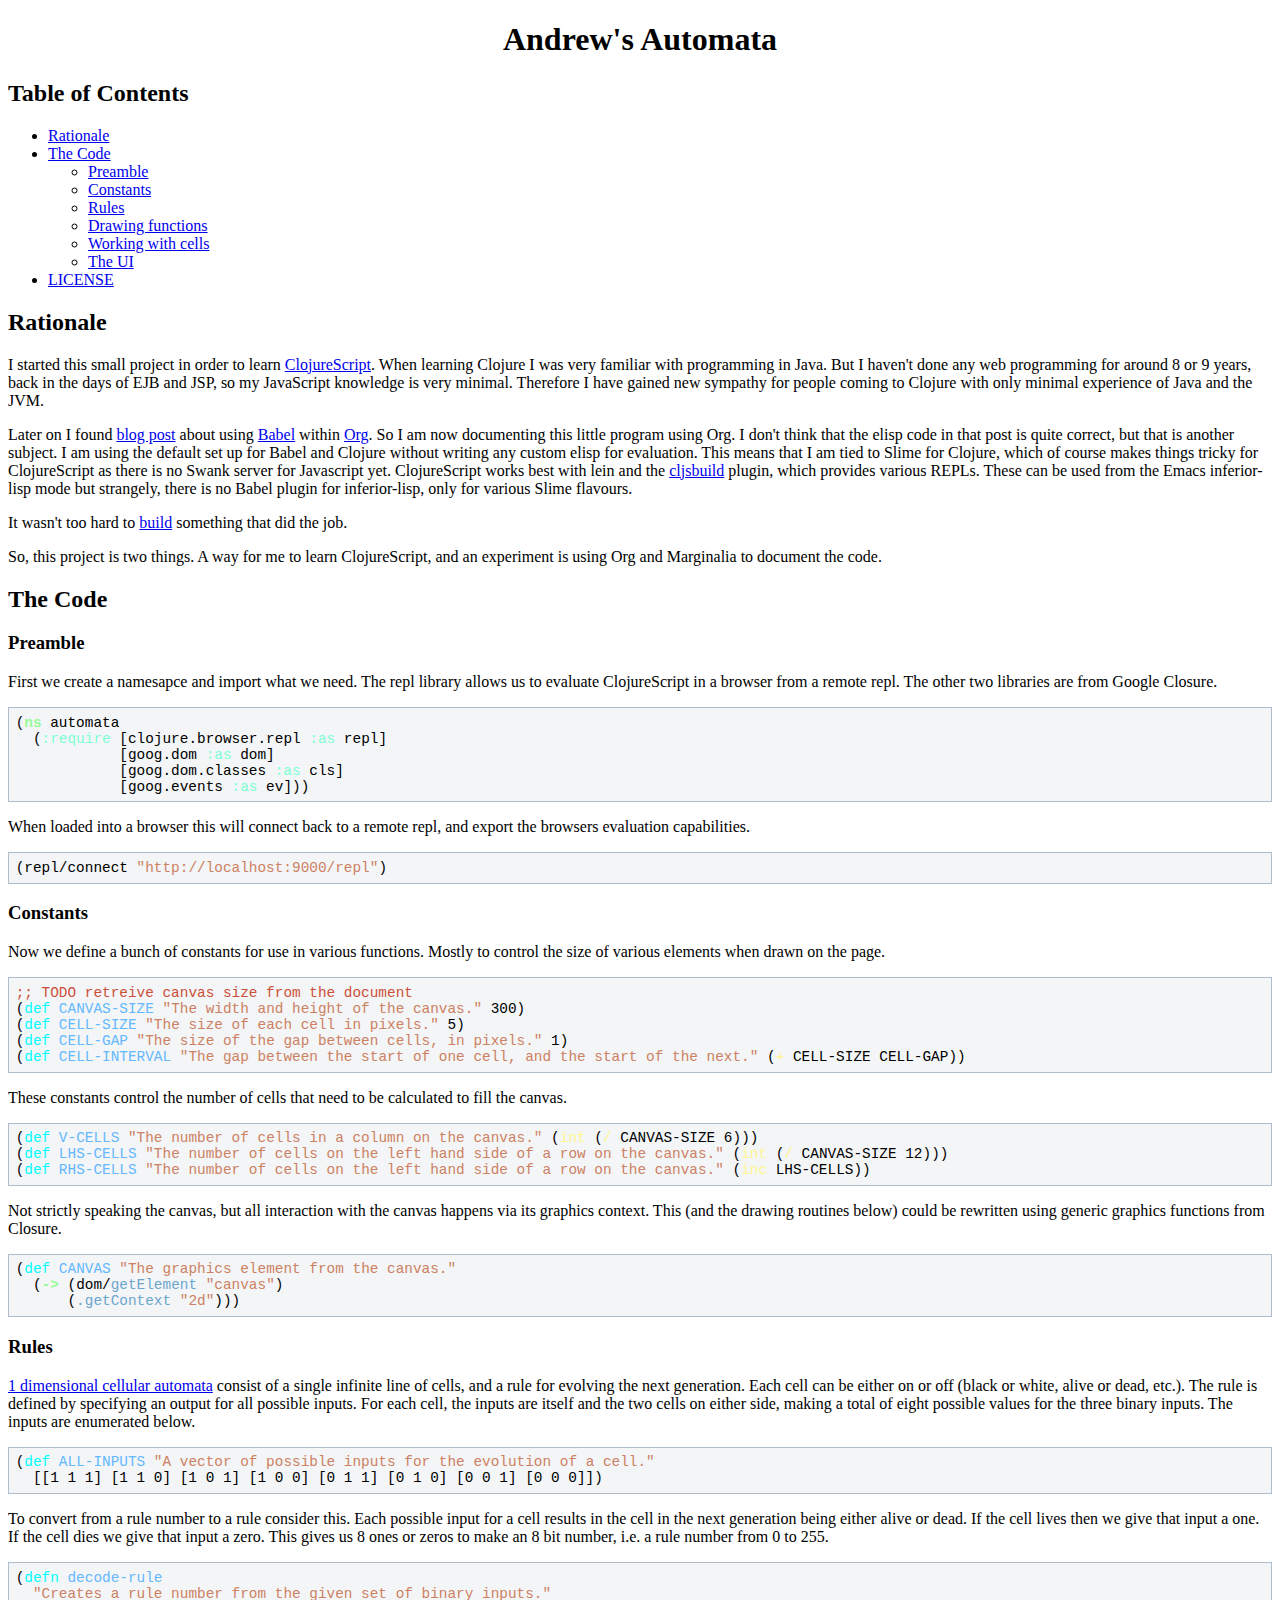
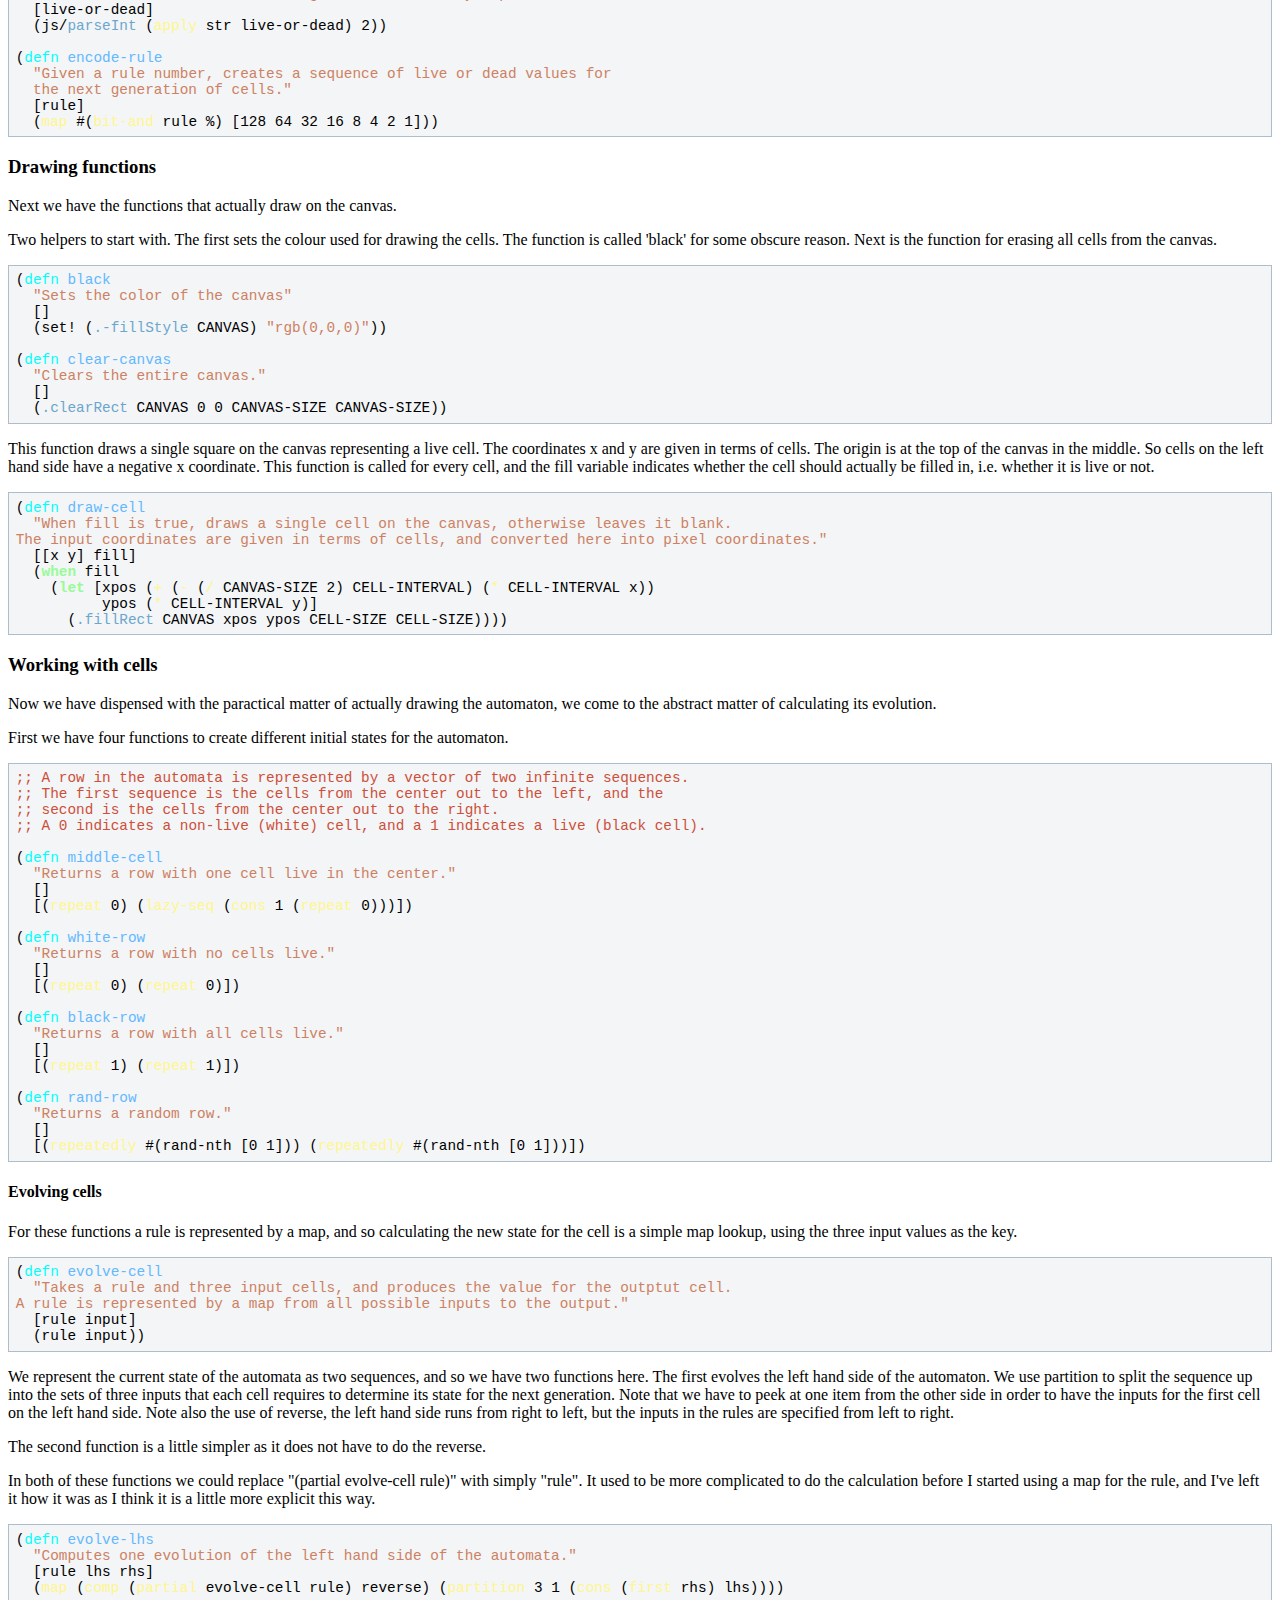
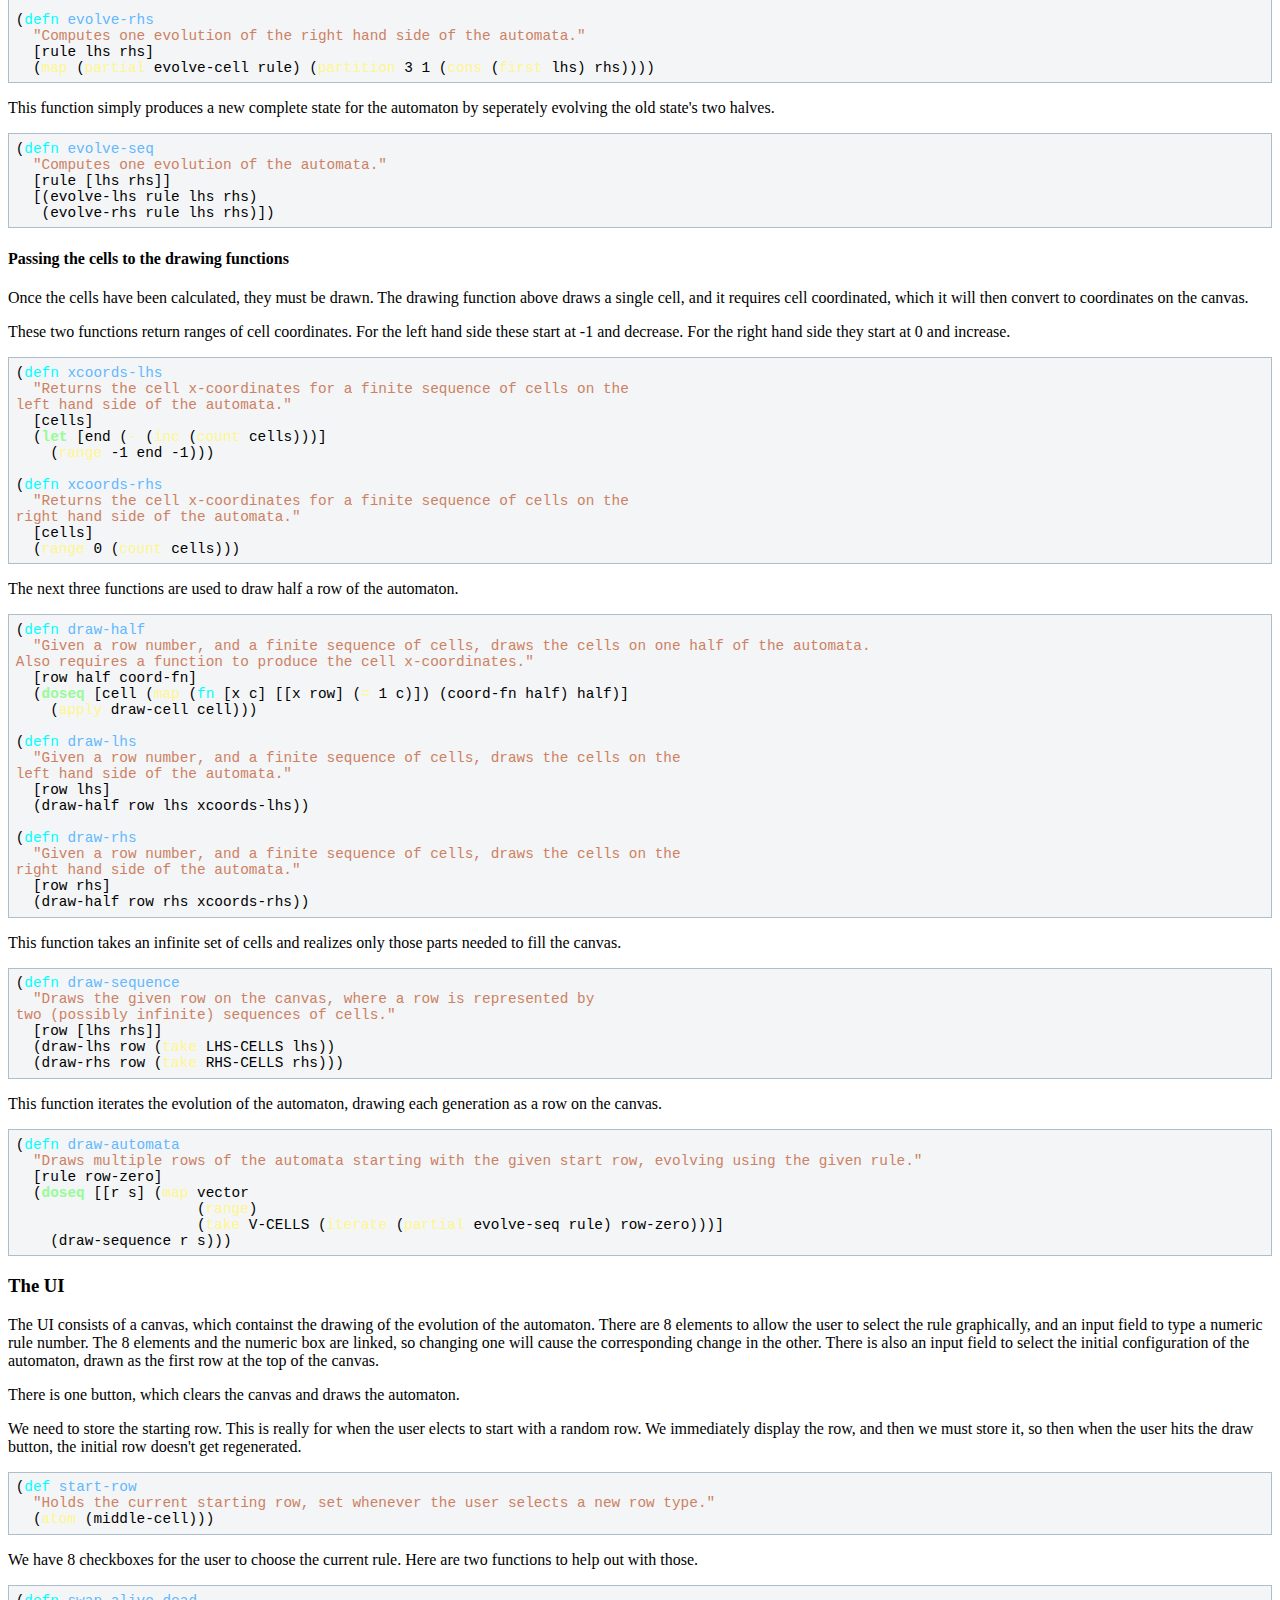
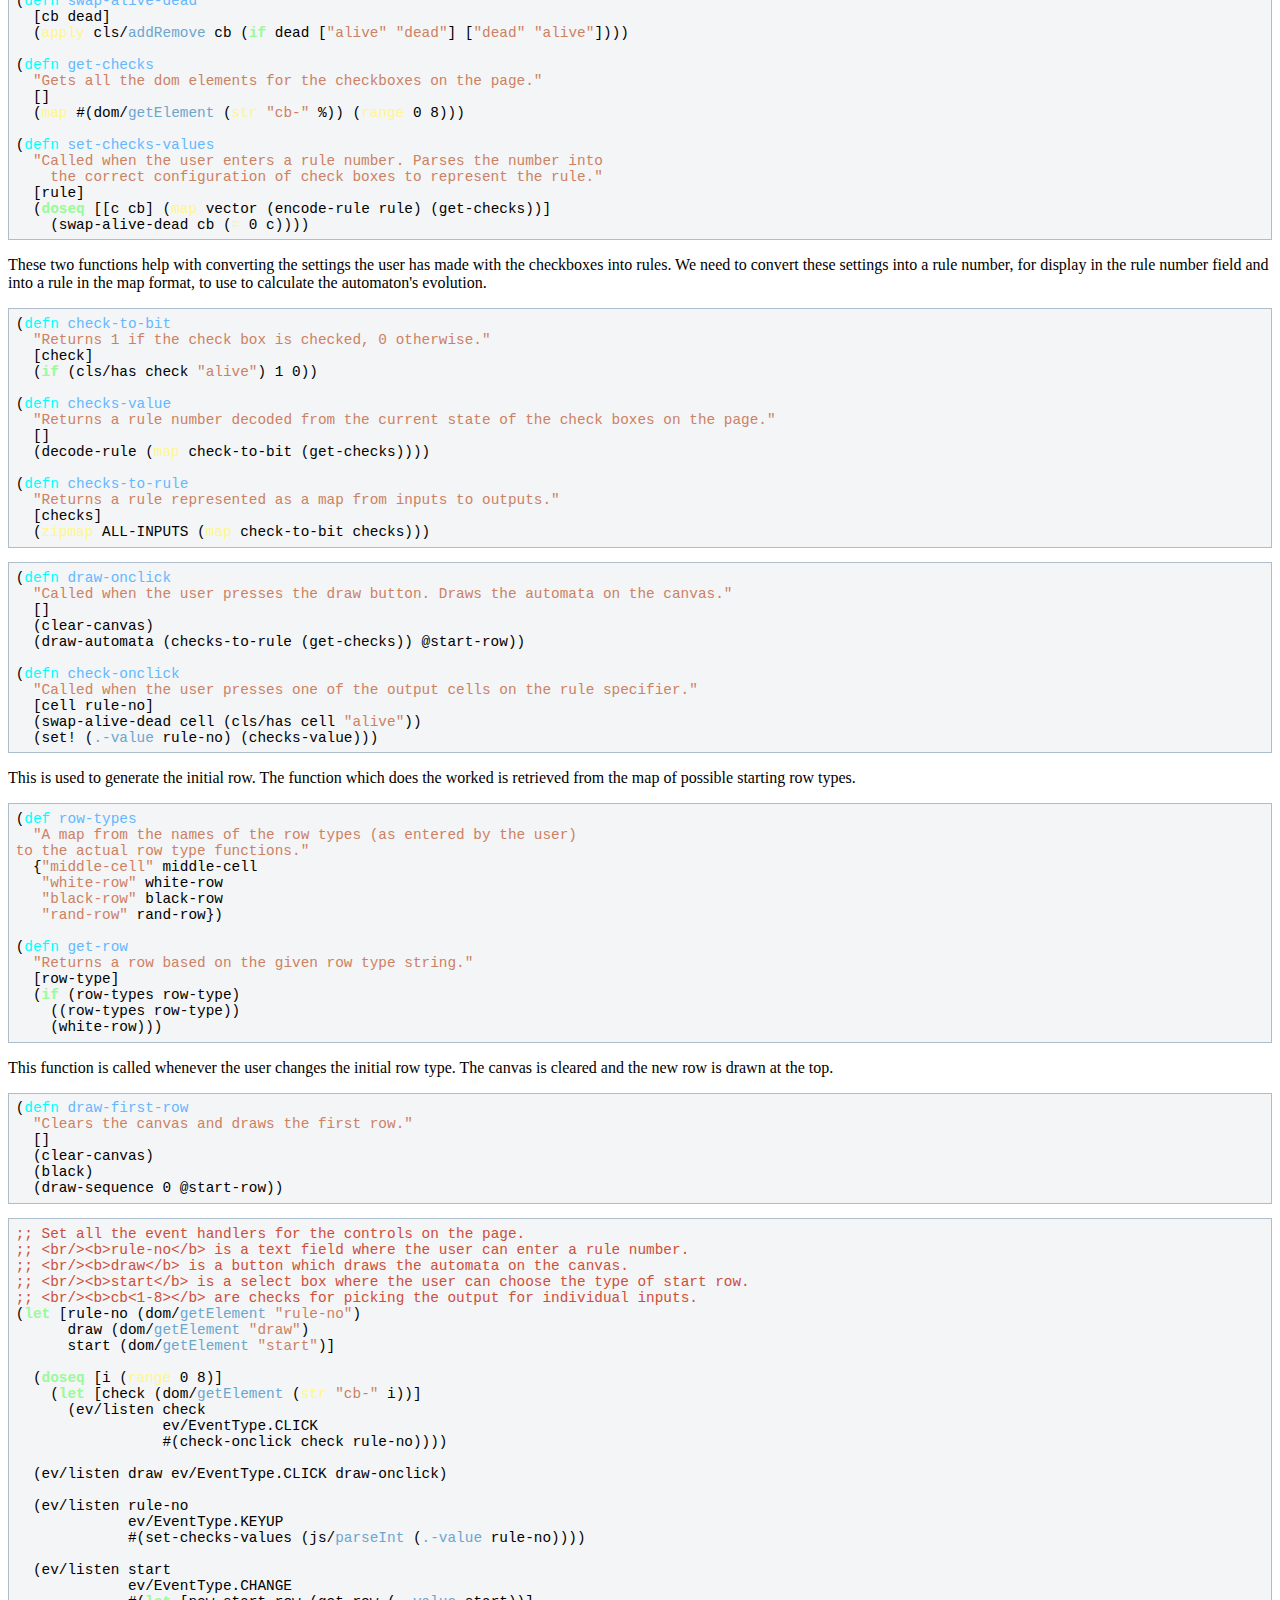
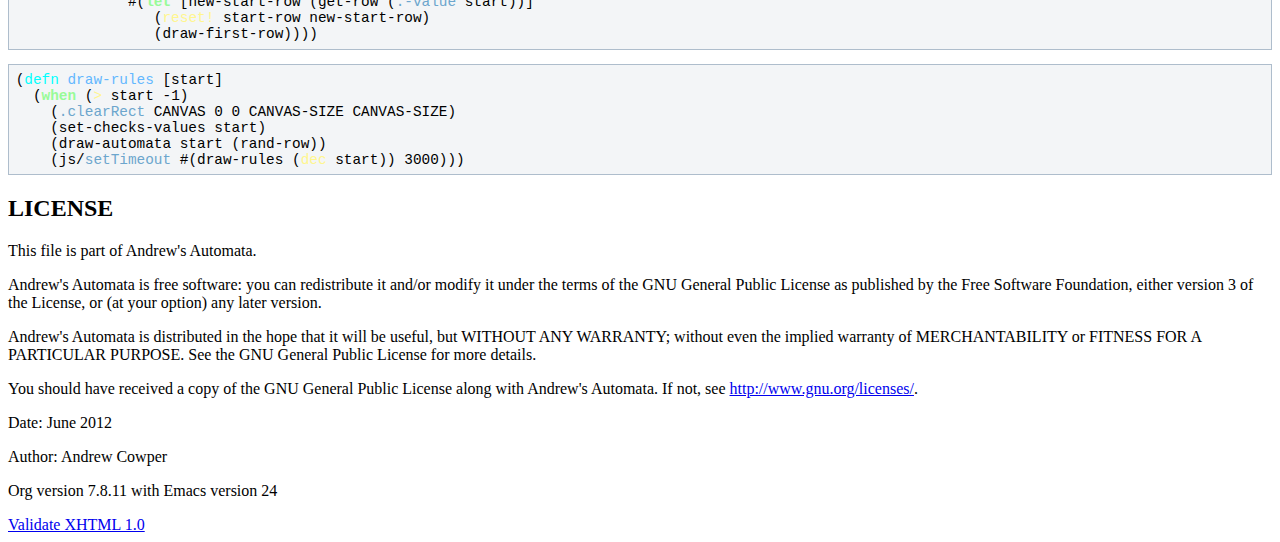
==== commit a422e332: "Changing index to org export instead of marginalia" ====
--- a/index.html
+++ b/index.html
@@ -1,3162 +1,749 @@
-<!DOCTYPE html>
-<html><head><meta charset="utf-8" content="text/html" http-equiv="Content-Type" /><meta name="description" /><style type="text/css">/**
- * SyntaxHighlighter
- * http://alexgorbatchev.com/SyntaxHighlighter
- *
- * SyntaxHighlighter is donationware. If you are using it, please donate.
- * http://alexgorbatchev.com/SyntaxHighlighter/donate.html
- *
- * @version
- * 3.0.83 (July 02 2010)
- * 
- * @copyright
- * Copyright (C) 2004-2010 Alex Gorbatchev.
- *
- * @license
- * Dual licensed under the MIT and GPL licenses.
- */
-.syntaxhighlighter a,
-.syntaxhighlighter div,
-.syntaxhighlighter code,
-.syntaxhighlighter table,
-.syntaxhighlighter table td,
-.syntaxhighlighter table tr,
-.syntaxhighlighter table tbody,
-.syntaxhighlighter table thead,
-.syntaxhighlighter table caption,
-.syntaxhighlighter textarea {
-  -moz-border-radius: 0 0 0 0 !important;
-  -webkit-border-radius: 0 0 0 0 !important;
-  background: none !important;
-  border: 0 !important;
-  bottom: auto !important;
-  float: none !important;
-  height: auto !important;
-  left: auto !important;
-  line-height: 1.1em !important;
-/*  margin: 0 !important; */
-  outline: 0 !important;
-  overflow: visible !important;
-  padding: 0 !important;
-  position: static !important;
-  right: auto !important;
-  text-align: left !important;
-  top: auto !important;
-  vertical-align: baseline !important;
-  width: auto !important;
-  box-sizing: content-box !important;
-  font-family: "Consolas", "Bitstream Vera Sans Mono", "Courier New", Courier, monospace !important;
-  font-weight: normal !important;
-  font-style: normal !important;
-  min-height: inherit !important;
-  min-height: auto !important;
-}
-
-.syntaxhighlighter {
-/*  width: 100% !important; */
-  margin: 1em 0 1em 0 !important;
-  position: relative !important;
-  overflow: auto !important;
-}
-.syntaxhighlighter.source {
-  overflow: hidden !important;
-}
-.syntaxhighlighter .bold {
-  font-weight: bold !important;
-}
-.syntaxhighlighter .italic {
-  font-style: italic !important;
-}
-.syntaxhighlighter .line {
-  white-space: pre !important;
-}
-.syntaxhighlighter table {
-/*    width: 100% !important;*/
-}
-.syntaxhighlighter table caption {
-  text-align: left !important;
-  padding: .5em 0 0.5em 1em !important;
-}
-.syntaxhighlighter table td.code {
-  width: 100% !important;
-}
-.syntaxhighlighter table td.code .container {
-  position: relative !important;
-}
-.syntaxhighlighter table td.code .container textarea {
-  box-sizing: border-box !important;
-  position: absolute !important;
-  left: 0 !important;
-  top: 0 !important;
-  width: 100% !important;
-  height: 100% !important;
-  border: none !important;
-  background: white !important;
-  padding-left: 1em !important;
-  overflow: hidden !important;
-  white-space: pre !important;
-}
-.syntaxhighlighter table td.gutter .line {
-  text-align: right !important;
-  padding: 0 0.5em 0 1em !important;
-}
-.syntaxhighlighter table td.code .line {
-  padding: 0 1em !important;
-}
-.syntaxhighlighter.nogutter td.code .container textarea, .syntaxhighlighter.nogutter td.code .line {
-  padding-left: 0em !important;
-}
-.syntaxhighlighter.show {
-  display: block !important;
-}
-.syntaxhighlighter.collapsed table {
-  display: none !important;
-}
-.syntaxhighlighter.collapsed .toolbar {
-    display: none;
-/*  padding: 0.1em 0.8em 0em 0.8em !important;
-  font-size: 1em !important;
-  position: static !important;
-  width: auto !important;
-  height: auto !important;*/
-}
-.syntaxhighlighter.collapsed .toolbar span {
-  display: inline !important;
-  margin-right: 1em !important;
-}
-.syntaxhighlighter.collapsed .toolbar span a {
-  padding: 0 !important;
-  display: none !important;
-}
-.syntaxhighlighter.collapsed .toolbar span a.expandSource {
-  display: inline !important;
-}
-.syntaxhighlighter .toolbar {
-    display: none;
-/*  position: absolute !important;
-  right: 1px !important;
-  top: 1px !important;
-  width: 11px !important;
-  height: 11px !important;
-  font-size: 10px !important;
-  z-index: 10 !important;*/
-}
-.syntaxhighlighter .toolbar span.title {
-  display: inline !important;
-}
-.syntaxhighlighter .toolbar a {
-  display: block !important;
-  text-align: center !important;
-  text-decoration: none !important;
-  padding-top: 1px !important;
-}
-.syntaxhighlighter .toolbar a.expandSource {
-  display: none !important;
-}
-.syntaxhighlighter.ie {
-  font-size: .9em !important;
-  padding: 1px 0 1px 0 !important;
-}
-.syntaxhighlighter.ie .toolbar {
-  line-height: 8px !important;
-}
-.syntaxhighlighter.ie .toolbar a {
-  padding-top: 0px !important;
-}
-.syntaxhighlighter.printing .line.alt1 .content,
-.syntaxhighlighter.printing .line.alt2 .content,
-.syntaxhighlighter.printing .line.highlighted .number,
-.syntaxhighlighter.printing .line.highlighted.alt1 .content,
-.syntaxhighlighter.printing .line.highlighted.alt2 .content {
-  background: none !important;
-}
-.syntaxhighlighter.printing .line .number {
-  color: #bbbbbb !important;
-}
-.syntaxhighlighter.printing .line .content {
-  color: black !important;
-}
-.syntaxhighlighter.printing .toolbar {
-  display: none !important;
-}
-.syntaxhighlighter.printing a {
-  text-decoration: none !important;
-}
-.syntaxhighlighter.printing .plain, .syntaxhighlighter.printing .plain a {
-  color: black !important;
-}
-.syntaxhighlighter.printing .comments, .syntaxhighlighter.printing .comments a {
-  color: #008200 !important;
-}
-.syntaxhighlighter.printing .string, .syntaxhighlighter.printing .string a {
-  color: blue !important;
-}
-.syntaxhighlighter.printing .keyword {
-  color: #006699 !important;
-  font-weight: bold !important;
-}
-.syntaxhighlighter.printing .preprocessor {
-  color: gray !important;
-}
-.syntaxhighlighter.printing .variable {
-  color: #aa7700 !important;
-}
-.syntaxhighlighter.printing .value {
-  color: #009900 !important;
-}
-.syntaxhighlighter.printing .functions {
-  color: #ff1493 !important;
-}
-.syntaxhighlighter.printing .constants {
-  color: #0066cc !important;
-}
-.syntaxhighlighter.printing .script {
-  font-weight: bold !important;
-}
-.syntaxhighlighter.printing .color1, .syntaxhighlighter.printing .color1 a {
-  color: gray !important;
-}
-.syntaxhighlighter.printing .color2, .syntaxhighlighter.printing .color2 a {
-  color: #ff1493 !important;
-}
-.syntaxhighlighter.printing .color3, .syntaxhighlighter.printing .color3 a {
-  color: red !important;
-}
-.syntaxhighlighter.printing .break, .syntaxhighlighter.printing .break a {
-  color: black !important;
-}
-</style><style type="text/css">.syntaxhighlighter{overflow:hidden !important;}</style><style type="text/css">/**
- * http://alexgorbatchev.com/SyntaxHighlighter/donate.html
- *
- * @version
- * 3.0.83 (July 02 2010)
- * 
- * @copyright
- * Copyright (C) 2004-2010 Alex Gorbatchev.
- *
- * @license
- * Dual licensed under the MIT and GPL licenses.
- */
-.syntaxhighlighter {
-  background-color: transparent !important;
-}
-.syntaxhighlighter .line.alt1 {
-  background-color: transparent !important;
-}
-.syntaxhighlighter .line.alt2 {
-  background-color: transparent !important;
-}
-.syntaxhighlighter .line.highlighted.alt1, .syntaxhighlighter .line.highlighted.alt2 {
-  background-color: #c3defe !important;
-}
-.syntaxhighlighter .line.highlighted.number {
-  color: white !important;
-}
-.syntaxhighlighter table caption {
-  color: black !important;
-}
-.syntaxhighlighter .gutter {
-  color: #787878 !important;
-}
-.syntaxhighlighter .gutter .line {
-  border-right: 3px solid #d4d0c8 !important;
-}
-.syntaxhighlighter .gutter .line.highlighted {
-  background-color: #d4d0c8 !important;
-  color: white !important;
-}
-.syntaxhighlighter.printing .line .content {
-  border: none !important;
-}
-.syntaxhighlighter.collapsed {
-  overflow: visible !important;
-}
-.syntaxhighlighter.collapsed .toolbar {
-  color: #3f5fbf !important;
-  background: white !important;
-  border: 1px solid #d4d0c8 !important;
-}
-.syntaxhighlighter.collapsed .toolbar a {
-  color: #3f5fbf !important;
-}
-.syntaxhighlighter.collapsed .toolbar a:hover {
-  color: #aa7700 !important;
-}
-.syntaxhighlighter .toolbar {
-  color: #a0a0a0 !important;
-  background: #d4d0c8 !important;
-  border: none !important;
-}
-.syntaxhighlighter .toolbar a {
-  color: #a0a0a0 !important;
-}
-.syntaxhighlighter .toolbar a:hover {
-  color: red !important;
-}
-.syntaxhighlighter .plain, .syntaxhighlighter .plain a {
-  color: black !important;
-}
-.syntaxhighlighter .comments, .syntaxhighlighter .comments a {
-  color: #3f5fbf !important;
-}
-.syntaxhighlighter .string, .syntaxhighlighter .string a {
-  color: #2a00ff !important;
-}
-.syntaxhighlighter .keyword {
-  color: #7f0055 !important;
-}
-.syntaxhighlighter .preprocessor {
-  color: #646464 !important;
-}
-.syntaxhighlighter .variable {
-  color: #aa7700 !important;
-}
-.syntaxhighlighter .value {
-  color: #009900 !important;
-}
-.syntaxhighlighter .functions {
-  color: #ff1493 !important;
-}
-.syntaxhighlighter .constants {
-  color: #0066cc !important;
-}
-.syntaxhighlighter .script {
-  font-weight: bold !important;
-  color: #7f0055 !important;
-  background-color: none !important;
-}
-.syntaxhighlighter .color1, .syntaxhighlighter .color1 a {
-  color: gray !important;
-}
-.syntaxhighlighter .color2, .syntaxhighlighter .color2 a {
-  color: #ff1493 !important;
-}
-.syntaxhighlighter .color3, .syntaxhighlighter .color3 a {
-  color: red !important;
-}
-
-.syntaxhighlighter .xml .keyword {
-  color: #3f7f7f !important;
-  font-weight: normal !important;
-}
-.syntaxhighlighter .xml .color1, .syntaxhighlighter .xml .color1 a {
-  color: #7f007f !important;
-}
-.syntaxhighlighter .xml .string {
-  font-style: italic !important;
-  color: #2a00ff !important;
-}
-
-.clojure.syntaxhighlighter .invalid { 
-   background-color: #FAA !important;
-}
-
-.clojure.syntaxhighlighter .quoted {      
-    font-style: italic !important;
-}
-
-.syntaxhighlighter .clojure.variable,
-.syntaxhighlighter .clojure.symbol,
-.syntaxhighlighter .clojure.value
-{
-    color: #006060 !important;
-}
-
-.syntaxhighlighter .clojure.string {
-    color: #55B !important;
-}
-
-.syntaxhighlighter .clojure.functions {
-    color: black !important;
-}
-
-.syntaxhighlighter .clojure.color1 {
-    color: #666 !important;
-}
-
-.syntaxhighlighter .clojure.color3 {
-    color: #900 !important;
-}
-
-.syntaxhighlighter .clojure.constants {
-    color: #1A734D !important;
-}
-
-</style><style type="text/css">html{margin:0;padding:0;}h1{margin:0;padding:0;}h2{margin:0;padding:0;}h3{margin:0;padding:0;}h4{margin:0;padding:0;}a{color:#261A3B;}a:visited{color:#261A3B;}</style><style type="text/css">.header{margin-top:30px;}h1.project-name{display:inline;font-size:34px;}h2.project-version{display:inline;margin-left:10px;margin-top:0;font-size:18px;}.toc-link{margin-left:10px;color:#252519;font-size:12px;text-decoration:none;}.toc-link:hover{color:#5050A6;}.toc h1{margin:0;font-size:34px;}.docs-header{margin-bottom:25px;padding-bottom:10px;border-bottom:dotted #aaa 1px;}.toc h1{font-size:24px;}.toc{margin-bottom:40px;border-bottom:solid #bbb 1px;}.toc ul{padding-left:0px;margin-left:20px;margin-top:0;padding-top:0;}.toc li{padding-left:0;list-style-type:none;}.dependencies{}.dependencies table{border:none;width:99.99%;margin-left:20px;font-size:16px;}.dependencies td{padding-right:20px;;white-space:nowrap;}.dependencies .dotted{width:99%;}.dependencies .dotted hr{margin-bottom:-6px;noshade:noshade;border-top:none;color:transparent;border-left:none;border-bottom:dotted #bbb 1px;border-right:none;background-color:transparent;height:0;}.dependencies .dep-version{text-align:right;}.plugins ul{padding-left:0px;margin-left:20px;margin-top:0;padding-top:0;}.plugins li{padding-left:0;list-style-type:none;}.header p{margin-left:20px;}</style><style type="text/css">#floating-toc{position:fixed;text-align:right;overflow:hidden;top:10px;right:20px;height:20px;}#floating-toc li{margin:0;padding:0;list-style-type:none;}</style><style type="text/css">body{margin:0;padding:0;color:#252519;font-size:16px;background-color:#F5F5FF;font-family:'Palatino Linotype', 'Book Antiqua', Palatino, FreeSerif, serif;;}h1{margin-top:0;font-size:20px;}a.anchor{color:#252519;text-decoration:none;}a.anchor:hover{color:#5050A6;}table{margin-bottom:10px;border-bottom:solid #ddd 1px;;border-spacing:0;}code{display:inline;}p{margin-top:8px;}tr{margin:0px;padding:0px;}td.docs{border:none;margin:0px;padding-left:55px;width:410px;padding-right:20px;vertical-align:top;max-width:410px;background-color:#FFF;}td.docs pre{font-size:12px;overflow:hidden;}td.codes{border:none;margin:0px;padding-left:20px;width:55%;border-left:solid #E5E5EE 1px;font-size:10pt;vertical-align:top;overflow:hidden;background-color:#F5F5FF;}td.spacer{padding-bottom:40px;}pre code{display:block;padding:4px;}code{border:solid #DEDEDE 1px;padding-left:3px;padding-right:3px;font-size:14px;background-color:ghostWhite;}.syntaxhighlighter code{font-size:13px;}.footer{text-align:center;}</style><script type="text/javascript">/*!
- * jQuery JavaScript Library v1.4.4
- * http://jquery.com/
- *
- * Copyright 2010, John Resig
- * Dual licensed under the MIT or GPL Version 2 licenses.
- * http://jquery.org/license
- *
- * Includes Sizzle.js
- * http://sizzlejs.com/
- * Copyright 2010, The Dojo Foundation
- * Released under the MIT, BSD, and GPL Licenses.
- *
- * Date: Thu Nov 11 19:04:53 2010 -0500
- */
-(function(E,B){function ka(a,b,d){if(d===B&&a.nodeType===1){d=a.getAttribute("data-"+b);if(typeof d==="string"){try{d=d==="true"?true:d==="false"?false:d==="null"?null:!c.isNaN(d)?parseFloat(d):Ja.test(d)?c.parseJSON(d):d}catch(e){}c.data(a,b,d)}else d=B}return d}function U(){return false}function ca(){return true}function la(a,b,d){d[0].type=a;return c.event.handle.apply(b,d)}function Ka(a){var b,d,e,f,h,l,k,o,x,r,A,C=[];f=[];h=c.data(this,this.nodeType?"events":"__events__");if(typeof h==="function")h=
-h.events;if(!(a.liveFired===this||!h||!h.live||a.button&&a.type==="click")){if(a.namespace)A=RegExp("(^|\\.)"+a.namespace.split(".").join("\\.(?:.*\\.)?")+"(\\.|$)");a.liveFired=this;var J=h.live.slice(0);for(k=0;k<J.length;k++){h=J[k];h.origType.replace(X,"")===a.type?f.push(h.selector):J.splice(k--,1)}f=c(a.target).closest(f,a.currentTarget);o=0;for(x=f.length;o<x;o++){r=f[o];for(k=0;k<J.length;k++){h=J[k];if(r.selector===h.selector&&(!A||A.test(h.namespace))){l=r.elem;e=null;if(h.preType==="mouseenter"||
-h.preType==="mouseleave"){a.type=h.preType;e=c(a.relatedTarget).closest(h.selector)[0]}if(!e||e!==l)C.push({elem:l,handleObj:h,level:r.level})}}}o=0;for(x=C.length;o<x;o++){f=C[o];if(d&&f.level>d)break;a.currentTarget=f.elem;a.data=f.handleObj.data;a.handleObj=f.handleObj;A=f.handleObj.origHandler.apply(f.elem,arguments);if(A===false||a.isPropagationStopped()){d=f.level;if(A===false)b=false;if(a.isImmediatePropagationStopped())break}}return b}}function Y(a,b){return(a&&a!=="*"?a+".":"")+b.replace(La,
-"`").replace(Ma,"&")}function ma(a,b,d){if(c.isFunction(b))return c.grep(a,function(f,h){return!!b.call(f,h,f)===d});else if(b.nodeType)return c.grep(a,function(f){return f===b===d});else if(typeof b==="string"){var e=c.grep(a,function(f){return f.nodeType===1});if(Na.test(b))return c.filter(b,e,!d);else b=c.filter(b,e)}return c.grep(a,function(f){return c.inArray(f,b)>=0===d})}function na(a,b){var d=0;b.each(function(){if(this.nodeName===(a[d]&&a[d].nodeName)){var e=c.data(a[d++]),f=c.data(this,
-e);if(e=e&&e.events){delete f.handle;f.events={};for(var h in e)for(var l in e[h])c.event.add(this,h,e[h][l],e[h][l].data)}}})}function Oa(a,b){b.src?c.ajax({url:b.src,async:false,dataType:"script"}):c.globalEval(b.text||b.textContent||b.innerHTML||"");b.parentNode&&b.parentNode.removeChild(b)}function oa(a,b,d){var e=b==="width"?a.offsetWidth:a.offsetHeight;if(d==="border")return e;c.each(b==="width"?Pa:Qa,function(){d||(e-=parseFloat(c.css(a,"padding"+this))||0);if(d==="margin")e+=parseFloat(c.css(a,
-"margin"+this))||0;else e-=parseFloat(c.css(a,"border"+this+"Width"))||0});return e}function da(a,b,d,e){if(c.isArray(b)&&b.length)c.each(b,function(f,h){d||Ra.test(a)?e(a,h):da(a+"["+(typeof h==="object"||c.isArray(h)?f:"")+"]",h,d,e)});else if(!d&&b!=null&&typeof b==="object")c.isEmptyObject(b)?e(a,""):c.each(b,function(f,h){da(a+"["+f+"]",h,d,e)});else e(a,b)}function S(a,b){var d={};c.each(pa.concat.apply([],pa.slice(0,b)),function(){d[this]=a});return d}function qa(a){if(!ea[a]){var b=c("<"+
-a+">").appendTo("body"),d=b.css("display");b.remove();if(d==="none"||d==="")d="block";ea[a]=d}return ea[a]}function fa(a){return c.isWindow(a)?a:a.nodeType===9?a.defaultView||a.parentWindow:false}var t=E.document,c=function(){function a(){if(!b.isReady){try{t.documentElement.doScroll("left")}catch(j){setTimeout(a,1);return}b.ready()}}var b=function(j,s){return new b.fn.init(j,s)},d=E.jQuery,e=E.$,f,h=/^(?:[^<]*(<[\w\W]+>)[^>]*$|#([\w\-]+)$)/,l=/\S/,k=/^\s+/,o=/\s+$/,x=/\W/,r=/\d/,A=/^<(\w+)\s*\/?>(?:<\/\1>)?$/,
-C=/^[\],:{}\s]*$/,J=/\\(?:["\\\/bfnrt]|u[0-9a-fA-F]{4})/g,w=/"[^"\\\n\r]*"|true|false|null|-?\d+(?:\.\d*)?(?:[eE][+\-]?\d+)?/g,I=/(?:^|:|,)(?:\s*\[)+/g,L=/(webkit)[ \/]([\w.]+)/,g=/(opera)(?:.*version)?[ \/]([\w.]+)/,i=/(msie) ([\w.]+)/,n=/(mozilla)(?:.*? rv:([\w.]+))?/,m=navigator.userAgent,p=false,q=[],u,y=Object.prototype.toString,F=Object.prototype.hasOwnProperty,M=Array.prototype.push,N=Array.prototype.slice,O=String.prototype.trim,D=Array.prototype.indexOf,R={};b.fn=b.prototype={init:function(j,
-s){var v,z,H;if(!j)return this;if(j.nodeType){this.context=this[0]=j;this.length=1;return this}if(j==="body"&&!s&&t.body){this.context=t;this[0]=t.body;this.selector="body";this.length=1;return this}if(typeof j==="string")if((v=h.exec(j))&&(v[1]||!s))if(v[1]){H=s?s.ownerDocument||s:t;if(z=A.exec(j))if(b.isPlainObject(s)){j=[t.createElement(z[1])];b.fn.attr.call(j,s,true)}else j=[H.createElement(z[1])];else{z=b.buildFragment([v[1]],[H]);j=(z.cacheable?z.fragment.cloneNode(true):z.fragment).childNodes}return b.merge(this,
-j)}else{if((z=t.getElementById(v[2]))&&z.parentNode){if(z.id!==v[2])return f.find(j);this.length=1;this[0]=z}this.context=t;this.selector=j;return this}else if(!s&&!x.test(j)){this.selector=j;this.context=t;j=t.getElementsByTagName(j);return b.merge(this,j)}else return!s||s.jquery?(s||f).find(j):b(s).find(j);else if(b.isFunction(j))return f.ready(j);if(j.selector!==B){this.selector=j.selector;this.context=j.context}return b.makeArray(j,this)},selector:"",jquery:"1.4.4",length:0,size:function(){return this.length},
-toArray:function(){return N.call(this,0)},get:function(j){return j==null?this.toArray():j<0?this.slice(j)[0]:this[j]},pushStack:function(j,s,v){var z=b();b.isArray(j)?M.apply(z,j):b.merge(z,j);z.prevObject=this;z.context=this.context;if(s==="find")z.selector=this.selector+(this.selector?" ":"")+v;else if(s)z.selector=this.selector+"."+s+"("+v+")";return z},each:function(j,s){return b.each(this,j,s)},ready:function(j){b.bindReady();if(b.isReady)j.call(t,b);else q&&q.push(j);return this},eq:function(j){return j===
--1?this.slice(j):this.slice(j,+j+1)},first:function(){return this.eq(0)},last:function(){return this.eq(-1)},slice:function(){return this.pushStack(N.apply(this,arguments),"slice",N.call(arguments).join(","))},map:function(j){return this.pushStack(b.map(this,function(s,v){return j.call(s,v,s)}))},end:function(){return this.prevObject||b(null)},push:M,sort:[].sort,splice:[].splice};b.fn.init.prototype=b.fn;b.extend=b.fn.extend=function(){var j,s,v,z,H,G=arguments[0]||{},K=1,Q=arguments.length,ga=false;
-if(typeof G==="boolean"){ga=G;G=arguments[1]||{};K=2}if(typeof G!=="object"&&!b.isFunction(G))G={};if(Q===K){G=this;--K}for(;K<Q;K++)if((j=arguments[K])!=null)for(s in j){v=G[s];z=j[s];if(G!==z)if(ga&&z&&(b.isPlainObject(z)||(H=b.isArray(z)))){if(H){H=false;v=v&&b.isArray(v)?v:[]}else v=v&&b.isPlainObject(v)?v:{};G[s]=b.extend(ga,v,z)}else if(z!==B)G[s]=z}return G};b.extend({noConflict:function(j){E.$=e;if(j)E.jQuery=d;return b},isReady:false,readyWait:1,ready:function(j){j===true&&b.readyWait--;
-if(!b.readyWait||j!==true&&!b.isReady){if(!t.body)return setTimeout(b.ready,1);b.isReady=true;if(!(j!==true&&--b.readyWait>0))if(q){var s=0,v=q;for(q=null;j=v[s++];)j.call(t,b);b.fn.trigger&&b(t).trigger("ready").unbind("ready")}}},bindReady:function(){if(!p){p=true;if(t.readyState==="complete")return setTimeout(b.ready,1);if(t.addEventListener){t.addEventListener("DOMContentLoaded",u,false);E.addEventListener("load",b.ready,false)}else if(t.attachEvent){t.attachEvent("onreadystatechange",u);E.attachEvent("onload",
-b.ready);var j=false;try{j=E.frameElement==null}catch(s){}t.documentElement.doScroll&&j&&a()}}},isFunction:function(j){return b.type(j)==="function"},isArray:Array.isArray||function(j){return b.type(j)==="array"},isWindow:function(j){return j&&typeof j==="object"&&"setInterval"in j},isNaN:function(j){return j==null||!r.test(j)||isNaN(j)},type:function(j){return j==null?String(j):R[y.call(j)]||"object"},isPlainObject:function(j){if(!j||b.type(j)!=="object"||j.nodeType||b.isWindow(j))return false;if(j.constructor&&
-!F.call(j,"constructor")&&!F.call(j.constructor.prototype,"isPrototypeOf"))return false;for(var s in j);return s===B||F.call(j,s)},isEmptyObject:function(j){for(var s in j)return false;return true},error:function(j){throw j;},parseJSON:function(j){if(typeof j!=="string"||!j)return null;j=b.trim(j);if(C.test(j.replace(J,"@").replace(w,"]").replace(I,"")))return E.JSON&&E.JSON.parse?E.JSON.parse(j):(new Function("return "+j))();else b.error("Invalid JSON: "+j)},noop:function(){},globalEval:function(j){if(j&&
-l.test(j)){var s=t.getElementsByTagName("head")[0]||t.documentElement,v=t.createElement("script");v.type="text/javascript";if(b.support.scriptEval)v.appendChild(t.createTextNode(j));else v.text=j;s.insertBefore(v,s.firstChild);s.removeChild(v)}},nodeName:function(j,s){return j.nodeName&&j.nodeName.toUpperCase()===s.toUpperCase()},each:function(j,s,v){var z,H=0,G=j.length,K=G===B||b.isFunction(j);if(v)if(K)for(z in j){if(s.apply(j[z],v)===false)break}else for(;H<G;){if(s.apply(j[H++],v)===false)break}else if(K)for(z in j){if(s.call(j[z],
-z,j[z])===false)break}else for(v=j[0];H<G&&s.call(v,H,v)!==false;v=j[++H]);return j},trim:O?function(j){return j==null?"":O.call(j)}:function(j){return j==null?"":j.toString().replace(k,"").replace(o,"")},makeArray:function(j,s){var v=s||[];if(j!=null){var z=b.type(j);j.length==null||z==="string"||z==="function"||z==="regexp"||b.isWindow(j)?M.call(v,j):b.merge(v,j)}return v},inArray:function(j,s){if(s.indexOf)return s.indexOf(j);for(var v=0,z=s.length;v<z;v++)if(s[v]===j)return v;return-1},merge:function(j,
-s){var v=j.length,z=0;if(typeof s.length==="number")for(var H=s.length;z<H;z++)j[v++]=s[z];else for(;s[z]!==B;)j[v++]=s[z++];j.length=v;return j},grep:function(j,s,v){var z=[],H;v=!!v;for(var G=0,K=j.length;G<K;G++){H=!!s(j[G],G);v!==H&&z.push(j[G])}return z},map:function(j,s,v){for(var z=[],H,G=0,K=j.length;G<K;G++){H=s(j[G],G,v);if(H!=null)z[z.length]=H}return z.concat.apply([],z)},guid:1,proxy:function(j,s,v){if(arguments.length===2)if(typeof s==="string"){v=j;j=v[s];s=B}else if(s&&!b.isFunction(s)){v=
-s;s=B}if(!s&&j)s=function(){return j.apply(v||this,arguments)};if(j)s.guid=j.guid=j.guid||s.guid||b.guid++;return s},access:function(j,s,v,z,H,G){var K=j.length;if(typeof s==="object"){for(var Q in s)b.access(j,Q,s[Q],z,H,v);return j}if(v!==B){z=!G&&z&&b.isFunction(v);for(Q=0;Q<K;Q++)H(j[Q],s,z?v.call(j[Q],Q,H(j[Q],s)):v,G);return j}return K?H(j[0],s):B},now:function(){return(new Date).getTime()},uaMatch:function(j){j=j.toLowerCase();j=L.exec(j)||g.exec(j)||i.exec(j)||j.indexOf("compatible")<0&&n.exec(j)||
-[];return{browser:j[1]||"",version:j[2]||"0"}},browser:{}});b.each("Boolean Number String Function Array Date RegExp Object".split(" "),function(j,s){R["[object "+s+"]"]=s.toLowerCase()});m=b.uaMatch(m);if(m.browser){b.browser[m.browser]=true;b.browser.version=m.version}if(b.browser.webkit)b.browser.safari=true;if(D)b.inArray=function(j,s){return D.call(s,j)};if(!/\s/.test("\u00a0")){k=/^[\s\xA0]+/;o=/[\s\xA0]+$/}f=b(t);if(t.addEventListener)u=function(){t.removeEventListener("DOMContentLoaded",u,
-false);b.ready()};else if(t.attachEvent)u=function(){if(t.readyState==="complete"){t.detachEvent("onreadystatechange",u);b.ready()}};return E.jQuery=E.$=b}();(function(){c.support={};var a=t.documentElement,b=t.createElement("script"),d=t.createElement("div"),e="script"+c.now();d.style.display="none";d.innerHTML="   <link/><table></table><a href='/a' style='color:red;float:left;opacity:.55;'>a</a><input type='checkbox'/>";var f=d.getElementsByTagName("*"),h=d.getElementsByTagName("a")[0],l=t.createElement("select"),
-k=l.appendChild(t.createElement("option"));if(!(!f||!f.length||!h)){c.support={leadingWhitespace:d.firstChild.nodeType===3,tbody:!d.getElementsByTagName("tbody").length,htmlSerialize:!!d.getElementsByTagName("link").length,style:/red/.test(h.getAttribute("style")),hrefNormalized:h.getAttribute("href")==="/a",opacity:/^0.55$/.test(h.style.opacity),cssFloat:!!h.style.cssFloat,checkOn:d.getElementsByTagName("input")[0].value==="on",optSelected:k.selected,deleteExpando:true,optDisabled:false,checkClone:false,
-scriptEval:false,noCloneEvent:true,boxModel:null,inlineBlockNeedsLayout:false,shrinkWrapBlocks:false,reliableHiddenOffsets:true};l.disabled=true;c.support.optDisabled=!k.disabled;b.type="text/javascript";try{b.appendChild(t.createTextNode("window."+e+"=1;"))}catch(o){}a.insertBefore(b,a.firstChild);if(E[e]){c.support.scriptEval=true;delete E[e]}try{delete b.test}catch(x){c.support.deleteExpando=false}a.removeChild(b);if(d.attachEvent&&d.fireEvent){d.attachEvent("onclick",function r(){c.support.noCloneEvent=
-false;d.detachEvent("onclick",r)});d.cloneNode(true).fireEvent("onclick")}d=t.createElement("div");d.innerHTML="<input type='radio' name='radiotest' checked='checked'/>";a=t.createDocumentFragment();a.appendChild(d.firstChild);c.support.checkClone=a.cloneNode(true).cloneNode(true).lastChild.checked;c(function(){var r=t.createElement("div");r.style.width=r.style.paddingLeft="1px";t.body.appendChild(r);c.boxModel=c.support.boxModel=r.offsetWidth===2;if("zoom"in r.style){r.style.display="inline";r.style.zoom=
-1;c.support.inlineBlockNeedsLayout=r.offsetWidth===2;r.style.display="";r.innerHTML="<div style='width:4px;'></div>";c.support.shrinkWrapBlocks=r.offsetWidth!==2}r.innerHTML="<table><tr><td style='padding:0;display:none'></td><td>t</td></tr></table>";var A=r.getElementsByTagName("td");c.support.reliableHiddenOffsets=A[0].offsetHeight===0;A[0].style.display="";A[1].style.display="none";c.support.reliableHiddenOffsets=c.support.reliableHiddenOffsets&&A[0].offsetHeight===0;r.innerHTML="";t.body.removeChild(r).style.display=
-"none"});a=function(r){var A=t.createElement("div");r="on"+r;var C=r in A;if(!C){A.setAttribute(r,"return;");C=typeof A[r]==="function"}return C};c.support.submitBubbles=a("submit");c.support.changeBubbles=a("change");a=b=d=f=h=null}})();var ra={},Ja=/^(?:\{.*\}|\[.*\])$/;c.extend({cache:{},uuid:0,expando:"jQuery"+c.now(),noData:{embed:true,object:"clsid:D27CDB6E-AE6D-11cf-96B8-444553540000",applet:true},data:function(a,b,d){if(c.acceptData(a)){a=a==E?ra:a;var e=a.nodeType,f=e?a[c.expando]:null,h=
-c.cache;if(!(e&&!f&&typeof b==="string"&&d===B)){if(e)f||(a[c.expando]=f=++c.uuid);else h=a;if(typeof b==="object")if(e)h[f]=c.extend(h[f],b);else c.extend(h,b);else if(e&&!h[f])h[f]={};a=e?h[f]:h;if(d!==B)a[b]=d;return typeof b==="string"?a[b]:a}}},removeData:function(a,b){if(c.acceptData(a)){a=a==E?ra:a;var d=a.nodeType,e=d?a[c.expando]:a,f=c.cache,h=d?f[e]:e;if(b){if(h){delete h[b];d&&c.isEmptyObject(h)&&c.removeData(a)}}else if(d&&c.support.deleteExpando)delete a[c.expando];else if(a.removeAttribute)a.removeAttribute(c.expando);
-else if(d)delete f[e];else for(var l in a)delete a[l]}},acceptData:function(a){if(a.nodeName){var b=c.noData[a.nodeName.toLowerCase()];if(b)return!(b===true||a.getAttribute("classid")!==b)}return true}});c.fn.extend({data:function(a,b){var d=null;if(typeof a==="undefined"){if(this.length){var e=this[0].attributes,f;d=c.data(this[0]);for(var h=0,l=e.length;h<l;h++){f=e[h].name;if(f.indexOf("data-")===0){f=f.substr(5);ka(this[0],f,d[f])}}}return d}else if(typeof a==="object")return this.each(function(){c.data(this,
-a)});var k=a.split(".");k[1]=k[1]?"."+k[1]:"";if(b===B){d=this.triggerHandler("getData"+k[1]+"!",[k[0]]);if(d===B&&this.length){d=c.data(this[0],a);d=ka(this[0],a,d)}return d===B&&k[1]?this.data(k[0]):d}else return this.each(function(){var o=c(this),x=[k[0],b];o.triggerHandler("setData"+k[1]+"!",x);c.data(this,a,b);o.triggerHandler("changeData"+k[1]+"!",x)})},removeData:function(a){return this.each(function(){c.removeData(this,a)})}});c.extend({queue:function(a,b,d){if(a){b=(b||"fx")+"queue";var e=
-c.data(a,b);if(!d)return e||[];if(!e||c.isArray(d))e=c.data(a,b,c.makeArray(d));else e.push(d);return e}},dequeue:function(a,b){b=b||"fx";var d=c.queue(a,b),e=d.shift();if(e==="inprogress")e=d.shift();if(e){b==="fx"&&d.unshift("inprogress");e.call(a,function(){c.dequeue(a,b)})}}});c.fn.extend({queue:function(a,b){if(typeof a!=="string"){b=a;a="fx"}if(b===B)return c.queue(this[0],a);return this.each(function(){var d=c.queue(this,a,b);a==="fx"&&d[0]!=="inprogress"&&c.dequeue(this,a)})},dequeue:function(a){return this.each(function(){c.dequeue(this,
-a)})},delay:function(a,b){a=c.fx?c.fx.speeds[a]||a:a;b=b||"fx";return this.queue(b,function(){var d=this;setTimeout(function(){c.dequeue(d,b)},a)})},clearQueue:function(a){return this.queue(a||"fx",[])}});var sa=/[\n\t]/g,ha=/\s+/,Sa=/\r/g,Ta=/^(?:href|src|style)$/,Ua=/^(?:button|input)$/i,Va=/^(?:button|input|object|select|textarea)$/i,Wa=/^a(?:rea)?$/i,ta=/^(?:radio|checkbox)$/i;c.props={"for":"htmlFor","class":"className",readonly:"readOnly",maxlength:"maxLength",cellspacing:"cellSpacing",rowspan:"rowSpan",
-colspan:"colSpan",tabindex:"tabIndex",usemap:"useMap",frameborder:"frameBorder"};c.fn.extend({attr:function(a,b){return c.access(this,a,b,true,c.attr)},removeAttr:function(a){return this.each(function(){c.attr(this,a,"");this.nodeType===1&&this.removeAttribute(a)})},addClass:function(a){if(c.isFunction(a))return this.each(function(x){var r=c(this);r.addClass(a.call(this,x,r.attr("class")))});if(a&&typeof a==="string")for(var b=(a||"").split(ha),d=0,e=this.length;d<e;d++){var f=this[d];if(f.nodeType===
-1)if(f.className){for(var h=" "+f.className+" ",l=f.className,k=0,o=b.length;k<o;k++)if(h.indexOf(" "+b[k]+" ")<0)l+=" "+b[k];f.className=c.trim(l)}else f.className=a}return this},removeClass:function(a){if(c.isFunction(a))return this.each(function(o){var x=c(this);x.removeClass(a.call(this,o,x.attr("class")))});if(a&&typeof a==="string"||a===B)for(var b=(a||"").split(ha),d=0,e=this.length;d<e;d++){var f=this[d];if(f.nodeType===1&&f.className)if(a){for(var h=(" "+f.className+" ").replace(sa," "),
-l=0,k=b.length;l<k;l++)h=h.replace(" "+b[l]+" "," ");f.className=c.trim(h)}else f.className=""}return this},toggleClass:function(a,b){var d=typeof a,e=typeof b==="boolean";if(c.isFunction(a))return this.each(function(f){var h=c(this);h.toggleClass(a.call(this,f,h.attr("class"),b),b)});return this.each(function(){if(d==="string")for(var f,h=0,l=c(this),k=b,o=a.split(ha);f=o[h++];){k=e?k:!l.hasClass(f);l[k?"addClass":"removeClass"](f)}else if(d==="undefined"||d==="boolean"){this.className&&c.data(this,
-"__className__",this.className);this.className=this.className||a===false?"":c.data(this,"__className__")||""}})},hasClass:function(a){a=" "+a+" ";for(var b=0,d=this.length;b<d;b++)if((" "+this[b].className+" ").replace(sa," ").indexOf(a)>-1)return true;return false},val:function(a){if(!arguments.length){var b=this[0];if(b){if(c.nodeName(b,"option")){var d=b.attributes.value;return!d||d.specified?b.value:b.text}if(c.nodeName(b,"select")){var e=b.selectedIndex;d=[];var f=b.options;b=b.type==="select-one";
-if(e<0)return null;var h=b?e:0;for(e=b?e+1:f.length;h<e;h++){var l=f[h];if(l.selected&&(c.support.optDisabled?!l.disabled:l.getAttribute("disabled")===null)&&(!l.parentNode.disabled||!c.nodeName(l.parentNode,"optgroup"))){a=c(l).val();if(b)return a;d.push(a)}}return d}if(ta.test(b.type)&&!c.support.checkOn)return b.getAttribute("value")===null?"on":b.value;return(b.value||"").replace(Sa,"")}return B}var k=c.isFunction(a);return this.each(function(o){var x=c(this),r=a;if(this.nodeType===1){if(k)r=
-a.call(this,o,x.val());if(r==null)r="";else if(typeof r==="number")r+="";else if(c.isArray(r))r=c.map(r,function(C){return C==null?"":C+""});if(c.isArray(r)&&ta.test(this.type))this.checked=c.inArray(x.val(),r)>=0;else if(c.nodeName(this,"select")){var A=c.makeArray(r);c("option",this).each(function(){this.selected=c.inArray(c(this).val(),A)>=0});if(!A.length)this.selectedIndex=-1}else this.value=r}})}});c.extend({attrFn:{val:true,css:true,html:true,text:true,data:true,width:true,height:true,offset:true},
-attr:function(a,b,d,e){if(!a||a.nodeType===3||a.nodeType===8)return B;if(e&&b in c.attrFn)return c(a)[b](d);e=a.nodeType!==1||!c.isXMLDoc(a);var f=d!==B;b=e&&c.props[b]||b;var h=Ta.test(b);if((b in a||a[b]!==B)&&e&&!h){if(f){b==="type"&&Ua.test(a.nodeName)&&a.parentNode&&c.error("type property can't be changed");if(d===null)a.nodeType===1&&a.removeAttribute(b);else a[b]=d}if(c.nodeName(a,"form")&&a.getAttributeNode(b))return a.getAttributeNode(b).nodeValue;if(b==="tabIndex")return(b=a.getAttributeNode("tabIndex"))&&
-b.specified?b.value:Va.test(a.nodeName)||Wa.test(a.nodeName)&&a.href?0:B;return a[b]}if(!c.support.style&&e&&b==="style"){if(f)a.style.cssText=""+d;return a.style.cssText}f&&a.setAttribute(b,""+d);if(!a.attributes[b]&&a.hasAttribute&&!a.hasAttribute(b))return B;a=!c.support.hrefNormalized&&e&&h?a.getAttribute(b,2):a.getAttribute(b);return a===null?B:a}});var X=/\.(.*)$/,ia=/^(?:textarea|input|select)$/i,La=/\./g,Ma=/ /g,Xa=/[^\w\s.|`]/g,Ya=function(a){return a.replace(Xa,"\\$&")},ua={focusin:0,focusout:0};
-c.event={add:function(a,b,d,e){if(!(a.nodeType===3||a.nodeType===8)){if(c.isWindow(a)&&a!==E&&!a.frameElement)a=E;if(d===false)d=U;else if(!d)return;var f,h;if(d.handler){f=d;d=f.handler}if(!d.guid)d.guid=c.guid++;if(h=c.data(a)){var l=a.nodeType?"events":"__events__",k=h[l],o=h.handle;if(typeof k==="function"){o=k.handle;k=k.events}else if(!k){a.nodeType||(h[l]=h=function(){});h.events=k={}}if(!o)h.handle=o=function(){return typeof c!=="undefined"&&!c.event.triggered?c.event.handle.apply(o.elem,
-arguments):B};o.elem=a;b=b.split(" ");for(var x=0,r;l=b[x++];){h=f?c.extend({},f):{handler:d,data:e};if(l.indexOf(".")>-1){r=l.split(".");l=r.shift();h.namespace=r.slice(0).sort().join(".")}else{r=[];h.namespace=""}h.type=l;if(!h.guid)h.guid=d.guid;var A=k[l],C=c.event.special[l]||{};if(!A){A=k[l]=[];if(!C.setup||C.setup.call(a,e,r,o)===false)if(a.addEventListener)a.addEventListener(l,o,false);else a.attachEvent&&a.attachEvent("on"+l,o)}if(C.add){C.add.call(a,h);if(!h.handler.guid)h.handler.guid=
-d.guid}A.push(h);c.event.global[l]=true}a=null}}},global:{},remove:function(a,b,d,e){if(!(a.nodeType===3||a.nodeType===8)){if(d===false)d=U;var f,h,l=0,k,o,x,r,A,C,J=a.nodeType?"events":"__events__",w=c.data(a),I=w&&w[J];if(w&&I){if(typeof I==="function"){w=I;I=I.events}if(b&&b.type){d=b.handler;b=b.type}if(!b||typeof b==="string"&&b.charAt(0)==="."){b=b||"";for(f in I)c.event.remove(a,f+b)}else{for(b=b.split(" ");f=b[l++];){r=f;k=f.indexOf(".")<0;o=[];if(!k){o=f.split(".");f=o.shift();x=RegExp("(^|\\.)"+
-c.map(o.slice(0).sort(),Ya).join("\\.(?:.*\\.)?")+"(\\.|$)")}if(A=I[f])if(d){r=c.event.special[f]||{};for(h=e||0;h<A.length;h++){C=A[h];if(d.guid===C.guid){if(k||x.test(C.namespace)){e==null&&A.splice(h--,1);r.remove&&r.remove.call(a,C)}if(e!=null)break}}if(A.length===0||e!=null&&A.length===1){if(!r.teardown||r.teardown.call(a,o)===false)c.removeEvent(a,f,w.handle);delete I[f]}}else for(h=0;h<A.length;h++){C=A[h];if(k||x.test(C.namespace)){c.event.remove(a,r,C.handler,h);A.splice(h--,1)}}}if(c.isEmptyObject(I)){if(b=
-w.handle)b.elem=null;delete w.events;delete w.handle;if(typeof w==="function")c.removeData(a,J);else c.isEmptyObject(w)&&c.removeData(a)}}}}},trigger:function(a,b,d,e){var f=a.type||a;if(!e){a=typeof a==="object"?a[c.expando]?a:c.extend(c.Event(f),a):c.Event(f);if(f.indexOf("!")>=0){a.type=f=f.slice(0,-1);a.exclusive=true}if(!d){a.stopPropagation();c.event.global[f]&&c.each(c.cache,function(){this.events&&this.events[f]&&c.event.trigger(a,b,this.handle.elem)})}if(!d||d.nodeType===3||d.nodeType===
-8)return B;a.result=B;a.target=d;b=c.makeArray(b);b.unshift(a)}a.currentTarget=d;(e=d.nodeType?c.data(d,"handle"):(c.data(d,"__events__")||{}).handle)&&e.apply(d,b);e=d.parentNode||d.ownerDocument;try{if(!(d&&d.nodeName&&c.noData[d.nodeName.toLowerCase()]))if(d["on"+f]&&d["on"+f].apply(d,b)===false){a.result=false;a.preventDefault()}}catch(h){}if(!a.isPropagationStopped()&&e)c.event.trigger(a,b,e,true);else if(!a.isDefaultPrevented()){var l;e=a.target;var k=f.replace(X,""),o=c.nodeName(e,"a")&&k===
-"click",x=c.event.special[k]||{};if((!x._default||x._default.call(d,a)===false)&&!o&&!(e&&e.nodeName&&c.noData[e.nodeName.toLowerCase()])){try{if(e[k]){if(l=e["on"+k])e["on"+k]=null;c.event.triggered=true;e[k]()}}catch(r){}if(l)e["on"+k]=l;c.event.triggered=false}}},handle:function(a){var b,d,e,f;d=[];var h=c.makeArray(arguments);a=h[0]=c.event.fix(a||E.event);a.currentTarget=this;b=a.type.indexOf(".")<0&&!a.exclusive;if(!b){e=a.type.split(".");a.type=e.shift();d=e.slice(0).sort();e=RegExp("(^|\\.)"+
-d.join("\\.(?:.*\\.)?")+"(\\.|$)")}a.namespace=a.namespace||d.join(".");f=c.data(this,this.nodeType?"events":"__events__");if(typeof f==="function")f=f.events;d=(f||{})[a.type];if(f&&d){d=d.slice(0);f=0;for(var l=d.length;f<l;f++){var k=d[f];if(b||e.test(k.namespace)){a.handler=k.handler;a.data=k.data;a.handleObj=k;k=k.handler.apply(this,h);if(k!==B){a.result=k;if(k===false){a.preventDefault();a.stopPropagation()}}if(a.isImmediatePropagationStopped())break}}}return a.result},props:"altKey attrChange attrName bubbles button cancelable charCode clientX clientY ctrlKey currentTarget data detail eventPhase fromElement handler keyCode layerX layerY metaKey newValue offsetX offsetY pageX pageY prevValue relatedNode relatedTarget screenX screenY shiftKey srcElement target toElement view wheelDelta which".split(" "),
-fix:function(a){if(a[c.expando])return a;var b=a;a=c.Event(b);for(var d=this.props.length,e;d;){e=this.props[--d];a[e]=b[e]}if(!a.target)a.target=a.srcElement||t;if(a.target.nodeType===3)a.target=a.target.parentNode;if(!a.relatedTarget&&a.fromElement)a.relatedTarget=a.fromElement===a.target?a.toElement:a.fromElement;if(a.pageX==null&&a.clientX!=null){b=t.documentElement;d=t.body;a.pageX=a.clientX+(b&&b.scrollLeft||d&&d.scrollLeft||0)-(b&&b.clientLeft||d&&d.clientLeft||0);a.pageY=a.clientY+(b&&b.scrollTop||
-d&&d.scrollTop||0)-(b&&b.clientTop||d&&d.clientTop||0)}if(a.which==null&&(a.charCode!=null||a.keyCode!=null))a.which=a.charCode!=null?a.charCode:a.keyCode;if(!a.metaKey&&a.ctrlKey)a.metaKey=a.ctrlKey;if(!a.which&&a.button!==B)a.which=a.button&1?1:a.button&2?3:a.button&4?2:0;return a},guid:1E8,proxy:c.proxy,special:{ready:{setup:c.bindReady,teardown:c.noop},live:{add:function(a){c.event.add(this,Y(a.origType,a.selector),c.extend({},a,{handler:Ka,guid:a.handler.guid}))},remove:function(a){c.event.remove(this,
-Y(a.origType,a.selector),a)}},beforeunload:{setup:function(a,b,d){if(c.isWindow(this))this.onbeforeunload=d},teardown:function(a,b){if(this.onbeforeunload===b)this.onbeforeunload=null}}}};c.removeEvent=t.removeEventListener?function(a,b,d){a.removeEventListener&&a.removeEventListener(b,d,false)}:function(a,b,d){a.detachEvent&&a.detachEvent("on"+b,d)};c.Event=function(a){if(!this.preventDefault)return new c.Event(a);if(a&&a.type){this.originalEvent=a;this.type=a.type}else this.type=a;this.timeStamp=
-c.now();this[c.expando]=true};c.Event.prototype={preventDefault:function(){this.isDefaultPrevented=ca;var a=this.originalEvent;if(a)if(a.preventDefault)a.preventDefault();else a.returnValue=false},stopPropagation:function(){this.isPropagationStopped=ca;var a=this.originalEvent;if(a){a.stopPropagation&&a.stopPropagation();a.cancelBubble=true}},stopImmediatePropagation:function(){this.isImmediatePropagationStopped=ca;this.stopPropagation()},isDefaultPrevented:U,isPropagationStopped:U,isImmediatePropagationStopped:U};
-var va=function(a){var b=a.relatedTarget;try{for(;b&&b!==this;)b=b.parentNode;if(b!==this){a.type=a.data;c.event.handle.apply(this,arguments)}}catch(d){}},wa=function(a){a.type=a.data;c.event.handle.apply(this,arguments)};c.each({mouseenter:"mouseover",mouseleave:"mouseout"},function(a,b){c.event.special[a]={setup:function(d){c.event.add(this,b,d&&d.selector?wa:va,a)},teardown:function(d){c.event.remove(this,b,d&&d.selector?wa:va)}}});if(!c.support.submitBubbles)c.event.special.submit={setup:function(){if(this.nodeName.toLowerCase()!==
-"form"){c.event.add(this,"click.specialSubmit",function(a){var b=a.target,d=b.type;if((d==="submit"||d==="image")&&c(b).closest("form").length){a.liveFired=B;return la("submit",this,arguments)}});c.event.add(this,"keypress.specialSubmit",function(a){var b=a.target,d=b.type;if((d==="text"||d==="password")&&c(b).closest("form").length&&a.keyCode===13){a.liveFired=B;return la("submit",this,arguments)}})}else return false},teardown:function(){c.event.remove(this,".specialSubmit")}};if(!c.support.changeBubbles){var V,
-xa=function(a){var b=a.type,d=a.value;if(b==="radio"||b==="checkbox")d=a.checked;else if(b==="select-multiple")d=a.selectedIndex>-1?c.map(a.options,function(e){return e.selected}).join("-"):"";else if(a.nodeName.toLowerCase()==="select")d=a.selectedIndex;return d},Z=function(a,b){var d=a.target,e,f;if(!(!ia.test(d.nodeName)||d.readOnly)){e=c.data(d,"_change_data");f=xa(d);if(a.type!=="focusout"||d.type!=="radio")c.data(d,"_change_data",f);if(!(e===B||f===e))if(e!=null||f){a.type="change";a.liveFired=
-B;return c.event.trigger(a,b,d)}}};c.event.special.change={filters:{focusout:Z,beforedeactivate:Z,click:function(a){var b=a.target,d=b.type;if(d==="radio"||d==="checkbox"||b.nodeName.toLowerCase()==="select")return Z.call(this,a)},keydown:function(a){var b=a.target,d=b.type;if(a.keyCode===13&&b.nodeName.toLowerCase()!=="textarea"||a.keyCode===32&&(d==="checkbox"||d==="radio")||d==="select-multiple")return Z.call(this,a)},beforeactivate:function(a){a=a.target;c.data(a,"_change_data",xa(a))}},setup:function(){if(this.type===
-"file")return false;for(var a in V)c.event.add(this,a+".specialChange",V[a]);return ia.test(this.nodeName)},teardown:function(){c.event.remove(this,".specialChange");return ia.test(this.nodeName)}};V=c.event.special.change.filters;V.focus=V.beforeactivate}t.addEventListener&&c.each({focus:"focusin",blur:"focusout"},function(a,b){function d(e){e=c.event.fix(e);e.type=b;return c.event.trigger(e,null,e.target)}c.event.special[b]={setup:function(){ua[b]++===0&&t.addEventListener(a,d,true)},teardown:function(){--ua[b]===
-0&&t.removeEventListener(a,d,true)}}});c.each(["bind","one"],function(a,b){c.fn[b]=function(d,e,f){if(typeof d==="object"){for(var h in d)this[b](h,e,d[h],f);return this}if(c.isFunction(e)||e===false){f=e;e=B}var l=b==="one"?c.proxy(f,function(o){c(this).unbind(o,l);return f.apply(this,arguments)}):f;if(d==="unload"&&b!=="one")this.one(d,e,f);else{h=0;for(var k=this.length;h<k;h++)c.event.add(this[h],d,l,e)}return this}});c.fn.extend({unbind:function(a,b){if(typeof a==="object"&&!a.preventDefault)for(var d in a)this.unbind(d,
-a[d]);else{d=0;for(var e=this.length;d<e;d++)c.event.remove(this[d],a,b)}return this},delegate:function(a,b,d,e){return this.live(b,d,e,a)},undelegate:function(a,b,d){return arguments.length===0?this.unbind("live"):this.die(b,null,d,a)},trigger:function(a,b){return this.each(function(){c.event.trigger(a,b,this)})},triggerHandler:function(a,b){if(this[0]){var d=c.Event(a);d.preventDefault();d.stopPropagation();c.event.trigger(d,b,this[0]);return d.result}},toggle:function(a){for(var b=arguments,d=
-1;d<b.length;)c.proxy(a,b[d++]);return this.click(c.proxy(a,function(e){var f=(c.data(this,"lastToggle"+a.guid)||0)%d;c.data(this,"lastToggle"+a.guid,f+1);e.preventDefault();return b[f].apply(this,arguments)||false}))},hover:function(a,b){return this.mouseenter(a).mouseleave(b||a)}});var ya={focus:"focusin",blur:"focusout",mouseenter:"mouseover",mouseleave:"mouseout"};c.each(["live","die"],function(a,b){c.fn[b]=function(d,e,f,h){var l,k=0,o,x,r=h||this.selector;h=h?this:c(this.context);if(typeof d===
-"object"&&!d.preventDefault){for(l in d)h[b](l,e,d[l],r);return this}if(c.isFunction(e)){f=e;e=B}for(d=(d||"").split(" ");(l=d[k++])!=null;){o=X.exec(l);x="";if(o){x=o[0];l=l.replace(X,"")}if(l==="hover")d.push("mouseenter"+x,"mouseleave"+x);else{o=l;if(l==="focus"||l==="blur"){d.push(ya[l]+x);l+=x}else l=(ya[l]||l)+x;if(b==="live"){x=0;for(var A=h.length;x<A;x++)c.event.add(h[x],"live."+Y(l,r),{data:e,selector:r,handler:f,origType:l,origHandler:f,preType:o})}else h.unbind("live."+Y(l,r),f)}}return this}});
-c.each("blur focus focusin focusout load resize scroll unload click dblclick mousedown mouseup mousemove mouseover mouseout mouseenter mouseleave change select submit keydown keypress keyup error".split(" "),function(a,b){c.fn[b]=function(d,e){if(e==null){e=d;d=null}return arguments.length>0?this.bind(b,d,e):this.trigger(b)};if(c.attrFn)c.attrFn[b]=true});E.attachEvent&&!E.addEventListener&&c(E).bind("unload",function(){for(var a in c.cache)if(c.cache[a].handle)try{c.event.remove(c.cache[a].handle.elem)}catch(b){}});
-(function(){function a(g,i,n,m,p,q){p=0;for(var u=m.length;p<u;p++){var y=m[p];if(y){var F=false;for(y=y[g];y;){if(y.sizcache===n){F=m[y.sizset];break}if(y.nodeType===1&&!q){y.sizcache=n;y.sizset=p}if(y.nodeName.toLowerCase()===i){F=y;break}y=y[g]}m[p]=F}}}function b(g,i,n,m,p,q){p=0;for(var u=m.length;p<u;p++){var y=m[p];if(y){var F=false;for(y=y[g];y;){if(y.sizcache===n){F=m[y.sizset];break}if(y.nodeType===1){if(!q){y.sizcache=n;y.sizset=p}if(typeof i!=="string"){if(y===i){F=true;break}}else if(k.filter(i,
-[y]).length>0){F=y;break}}y=y[g]}m[p]=F}}}var d=/((?:\((?:\([^()]+\)|[^()]+)+\)|\[(?:\[[^\[\]]*\]|['"][^'"]*['"]|[^\[\]'"]+)+\]|\\.|[^ >+~,(\[\\]+)+|[>+~])(\s*,\s*)?((?:.|\r|\n)*)/g,e=0,f=Object.prototype.toString,h=false,l=true;[0,0].sort(function(){l=false;return 0});var k=function(g,i,n,m){n=n||[];var p=i=i||t;if(i.nodeType!==1&&i.nodeType!==9)return[];if(!g||typeof g!=="string")return n;var q,u,y,F,M,N=true,O=k.isXML(i),D=[],R=g;do{d.exec("");if(q=d.exec(R)){R=q[3];D.push(q[1]);if(q[2]){F=q[3];
-break}}}while(q);if(D.length>1&&x.exec(g))if(D.length===2&&o.relative[D[0]])u=L(D[0]+D[1],i);else for(u=o.relative[D[0]]?[i]:k(D.shift(),i);D.length;){g=D.shift();if(o.relative[g])g+=D.shift();u=L(g,u)}else{if(!m&&D.length>1&&i.nodeType===9&&!O&&o.match.ID.test(D[0])&&!o.match.ID.test(D[D.length-1])){q=k.find(D.shift(),i,O);i=q.expr?k.filter(q.expr,q.set)[0]:q.set[0]}if(i){q=m?{expr:D.pop(),set:C(m)}:k.find(D.pop(),D.length===1&&(D[0]==="~"||D[0]==="+")&&i.parentNode?i.parentNode:i,O);u=q.expr?k.filter(q.expr,
-q.set):q.set;if(D.length>0)y=C(u);else N=false;for(;D.length;){q=M=D.pop();if(o.relative[M])q=D.pop();else M="";if(q==null)q=i;o.relative[M](y,q,O)}}else y=[]}y||(y=u);y||k.error(M||g);if(f.call(y)==="[object Array]")if(N)if(i&&i.nodeType===1)for(g=0;y[g]!=null;g++){if(y[g]&&(y[g]===true||y[g].nodeType===1&&k.contains(i,y[g])))n.push(u[g])}else for(g=0;y[g]!=null;g++)y[g]&&y[g].nodeType===1&&n.push(u[g]);else n.push.apply(n,y);else C(y,n);if(F){k(F,p,n,m);k.uniqueSort(n)}return n};k.uniqueSort=function(g){if(w){h=
-l;g.sort(w);if(h)for(var i=1;i<g.length;i++)g[i]===g[i-1]&&g.splice(i--,1)}return g};k.matches=function(g,i){return k(g,null,null,i)};k.matchesSelector=function(g,i){return k(i,null,null,[g]).length>0};k.find=function(g,i,n){var m;if(!g)return[];for(var p=0,q=o.order.length;p<q;p++){var u,y=o.order[p];if(u=o.leftMatch[y].exec(g)){var F=u[1];u.splice(1,1);if(F.substr(F.length-1)!=="\\"){u[1]=(u[1]||"").replace(/\\/g,"");m=o.find[y](u,i,n);if(m!=null){g=g.replace(o.match[y],"");break}}}}m||(m=i.getElementsByTagName("*"));
-return{set:m,expr:g}};k.filter=function(g,i,n,m){for(var p,q,u=g,y=[],F=i,M=i&&i[0]&&k.isXML(i[0]);g&&i.length;){for(var N in o.filter)if((p=o.leftMatch[N].exec(g))!=null&&p[2]){var O,D,R=o.filter[N];D=p[1];q=false;p.splice(1,1);if(D.substr(D.length-1)!=="\\"){if(F===y)y=[];if(o.preFilter[N])if(p=o.preFilter[N](p,F,n,y,m,M)){if(p===true)continue}else q=O=true;if(p)for(var j=0;(D=F[j])!=null;j++)if(D){O=R(D,p,j,F);var s=m^!!O;if(n&&O!=null)if(s)q=true;else F[j]=false;else if(s){y.push(D);q=true}}if(O!==
-B){n||(F=y);g=g.replace(o.match[N],"");if(!q)return[];break}}}if(g===u)if(q==null)k.error(g);else break;u=g}return F};k.error=function(g){throw"Syntax error, unrecognized expression: "+g;};var o=k.selectors={order:["ID","NAME","TAG"],match:{ID:/#((?:[\w\u00c0-\uFFFF\-]|\\.)+)/,CLASS:/\.((?:[\w\u00c0-\uFFFF\-]|\\.)+)/,NAME:/\[name=['"]*((?:[\w\u00c0-\uFFFF\-]|\\.)+)['"]*\]/,ATTR:/\[\s*((?:[\w\u00c0-\uFFFF\-]|\\.)+)\s*(?:(\S?=)\s*(['"]*)(.*?)\3|)\s*\]/,TAG:/^((?:[\w\u00c0-\uFFFF\*\-]|\\.)+)/,CHILD:/:(only|nth|last|first)-child(?:\((even|odd|[\dn+\-]*)\))?/,
-POS:/:(nth|eq|gt|lt|first|last|even|odd)(?:\((\d*)\))?(?=[^\-]|$)/,PSEUDO:/:((?:[\w\u00c0-\uFFFF\-]|\\.)+)(?:\((['"]?)((?:\([^\)]+\)|[^\(\)]*)+)\2\))?/},leftMatch:{},attrMap:{"class":"className","for":"htmlFor"},attrHandle:{href:function(g){return g.getAttribute("href")}},relative:{"+":function(g,i){var n=typeof i==="string",m=n&&!/\W/.test(i);n=n&&!m;if(m)i=i.toLowerCase();m=0;for(var p=g.length,q;m<p;m++)if(q=g[m]){for(;(q=q.previousSibling)&&q.nodeType!==1;);g[m]=n||q&&q.nodeName.toLowerCase()===
-i?q||false:q===i}n&&k.filter(i,g,true)},">":function(g,i){var n,m=typeof i==="string",p=0,q=g.length;if(m&&!/\W/.test(i))for(i=i.toLowerCase();p<q;p++){if(n=g[p]){n=n.parentNode;g[p]=n.nodeName.toLowerCase()===i?n:false}}else{for(;p<q;p++)if(n=g[p])g[p]=m?n.parentNode:n.parentNode===i;m&&k.filter(i,g,true)}},"":function(g,i,n){var m,p=e++,q=b;if(typeof i==="string"&&!/\W/.test(i)){m=i=i.toLowerCase();q=a}q("parentNode",i,p,g,m,n)},"~":function(g,i,n){var m,p=e++,q=b;if(typeof i==="string"&&!/\W/.test(i)){m=
-i=i.toLowerCase();q=a}q("previousSibling",i,p,g,m,n)}},find:{ID:function(g,i,n){if(typeof i.getElementById!=="undefined"&&!n)return(g=i.getElementById(g[1]))&&g.parentNode?[g]:[]},NAME:function(g,i){if(typeof i.getElementsByName!=="undefined"){for(var n=[],m=i.getElementsByName(g[1]),p=0,q=m.length;p<q;p++)m[p].getAttribute("name")===g[1]&&n.push(m[p]);return n.length===0?null:n}},TAG:function(g,i){return i.getElementsByTagName(g[1])}},preFilter:{CLASS:function(g,i,n,m,p,q){g=" "+g[1].replace(/\\/g,
-"")+" ";if(q)return g;q=0;for(var u;(u=i[q])!=null;q++)if(u)if(p^(u.className&&(" "+u.className+" ").replace(/[\t\n]/g," ").indexOf(g)>=0))n||m.push(u);else if(n)i[q]=false;return false},ID:function(g){return g[1].replace(/\\/g,"")},TAG:function(g){return g[1].toLowerCase()},CHILD:function(g){if(g[1]==="nth"){var i=/(-?)(\d*)n((?:\+|-)?\d*)/.exec(g[2]==="even"&&"2n"||g[2]==="odd"&&"2n+1"||!/\D/.test(g[2])&&"0n+"+g[2]||g[2]);g[2]=i[1]+(i[2]||1)-0;g[3]=i[3]-0}g[0]=e++;return g},ATTR:function(g,i,n,
-m,p,q){i=g[1].replace(/\\/g,"");if(!q&&o.attrMap[i])g[1]=o.attrMap[i];if(g[2]==="~=")g[4]=" "+g[4]+" ";return g},PSEUDO:function(g,i,n,m,p){if(g[1]==="not")if((d.exec(g[3])||"").length>1||/^\w/.test(g[3]))g[3]=k(g[3],null,null,i);else{g=k.filter(g[3],i,n,true^p);n||m.push.apply(m,g);return false}else if(o.match.POS.test(g[0])||o.match.CHILD.test(g[0]))return true;return g},POS:function(g){g.unshift(true);return g}},filters:{enabled:function(g){return g.disabled===false&&g.type!=="hidden"},disabled:function(g){return g.disabled===
-true},checked:function(g){return g.checked===true},selected:function(g){return g.selected===true},parent:function(g){return!!g.firstChild},empty:function(g){return!g.firstChild},has:function(g,i,n){return!!k(n[3],g).length},header:function(g){return/h\d/i.test(g.nodeName)},text:function(g){return"text"===g.type},radio:function(g){return"radio"===g.type},checkbox:function(g){return"checkbox"===g.type},file:function(g){return"file"===g.type},password:function(g){return"password"===g.type},submit:function(g){return"submit"===
-g.type},image:function(g){return"image"===g.type},reset:function(g){return"reset"===g.type},button:function(g){return"button"===g.type||g.nodeName.toLowerCase()==="button"},input:function(g){return/input|select|textarea|button/i.test(g.nodeName)}},setFilters:{first:function(g,i){return i===0},last:function(g,i,n,m){return i===m.length-1},even:function(g,i){return i%2===0},odd:function(g,i){return i%2===1},lt:function(g,i,n){return i<n[3]-0},gt:function(g,i,n){return i>n[3]-0},nth:function(g,i,n){return n[3]-
-0===i},eq:function(g,i,n){return n[3]-0===i}},filter:{PSEUDO:function(g,i,n,m){var p=i[1],q=o.filters[p];if(q)return q(g,n,i,m);else if(p==="contains")return(g.textContent||g.innerText||k.getText([g])||"").indexOf(i[3])>=0;else if(p==="not"){i=i[3];n=0;for(m=i.length;n<m;n++)if(i[n]===g)return false;return true}else k.error("Syntax error, unrecognized expression: "+p)},CHILD:function(g,i){var n=i[1],m=g;switch(n){case "only":case "first":for(;m=m.previousSibling;)if(m.nodeType===1)return false;if(n===
-"first")return true;m=g;case "last":for(;m=m.nextSibling;)if(m.nodeType===1)return false;return true;case "nth":n=i[2];var p=i[3];if(n===1&&p===0)return true;var q=i[0],u=g.parentNode;if(u&&(u.sizcache!==q||!g.nodeIndex)){var y=0;for(m=u.firstChild;m;m=m.nextSibling)if(m.nodeType===1)m.nodeIndex=++y;u.sizcache=q}m=g.nodeIndex-p;return n===0?m===0:m%n===0&&m/n>=0}},ID:function(g,i){return g.nodeType===1&&g.getAttribute("id")===i},TAG:function(g,i){return i==="*"&&g.nodeType===1||g.nodeName.toLowerCase()===
-i},CLASS:function(g,i){return(" "+(g.className||g.getAttribute("class"))+" ").indexOf(i)>-1},ATTR:function(g,i){var n=i[1];n=o.attrHandle[n]?o.attrHandle[n](g):g[n]!=null?g[n]:g.getAttribute(n);var m=n+"",p=i[2],q=i[4];return n==null?p==="!=":p==="="?m===q:p==="*="?m.indexOf(q)>=0:p==="~="?(" "+m+" ").indexOf(q)>=0:!q?m&&n!==false:p==="!="?m!==q:p==="^="?m.indexOf(q)===0:p==="$="?m.substr(m.length-q.length)===q:p==="|="?m===q||m.substr(0,q.length+1)===q+"-":false},POS:function(g,i,n,m){var p=o.setFilters[i[2]];
-if(p)return p(g,n,i,m)}}},x=o.match.POS,r=function(g,i){return"\\"+(i-0+1)},A;for(A in o.match){o.match[A]=RegExp(o.match[A].source+/(?![^\[]*\])(?![^\(]*\))/.source);o.leftMatch[A]=RegExp(/(^(?:.|\r|\n)*?)/.source+o.match[A].source.replace(/\\(\d+)/g,r))}var C=function(g,i){g=Array.prototype.slice.call(g,0);if(i){i.push.apply(i,g);return i}return g};try{Array.prototype.slice.call(t.documentElement.childNodes,0)}catch(J){C=function(g,i){var n=0,m=i||[];if(f.call(g)==="[object Array]")Array.prototype.push.apply(m,
-g);else if(typeof g.length==="number")for(var p=g.length;n<p;n++)m.push(g[n]);else for(;g[n];n++)m.push(g[n]);return m}}var w,I;if(t.documentElement.compareDocumentPosition)w=function(g,i){if(g===i){h=true;return 0}if(!g.compareDocumentPosition||!i.compareDocumentPosition)return g.compareDocumentPosition?-1:1;return g.compareDocumentPosition(i)&4?-1:1};else{w=function(g,i){var n,m,p=[],q=[];n=g.parentNode;m=i.parentNode;var u=n;if(g===i){h=true;return 0}else if(n===m)return I(g,i);else if(n){if(!m)return 1}else return-1;
-for(;u;){p.unshift(u);u=u.parentNode}for(u=m;u;){q.unshift(u);u=u.parentNode}n=p.length;m=q.length;for(u=0;u<n&&u<m;u++)if(p[u]!==q[u])return I(p[u],q[u]);return u===n?I(g,q[u],-1):I(p[u],i,1)};I=function(g,i,n){if(g===i)return n;for(g=g.nextSibling;g;){if(g===i)return-1;g=g.nextSibling}return 1}}k.getText=function(g){for(var i="",n,m=0;g[m];m++){n=g[m];if(n.nodeType===3||n.nodeType===4)i+=n.nodeValue;else if(n.nodeType!==8)i+=k.getText(n.childNodes)}return i};(function(){var g=t.createElement("div"),
-i="script"+(new Date).getTime(),n=t.documentElement;g.innerHTML="<a name='"+i+"'/>";n.insertBefore(g,n.firstChild);if(t.getElementById(i)){o.find.ID=function(m,p,q){if(typeof p.getElementById!=="undefined"&&!q)return(p=p.getElementById(m[1]))?p.id===m[1]||typeof p.getAttributeNode!=="undefined"&&p.getAttributeNode("id").nodeValue===m[1]?[p]:B:[]};o.filter.ID=function(m,p){var q=typeof m.getAttributeNode!=="undefined"&&m.getAttributeNode("id");return m.nodeType===1&&q&&q.nodeValue===p}}n.removeChild(g);
-n=g=null})();(function(){var g=t.createElement("div");g.appendChild(t.createComment(""));if(g.getElementsByTagName("*").length>0)o.find.TAG=function(i,n){var m=n.getElementsByTagName(i[1]);if(i[1]==="*"){for(var p=[],q=0;m[q];q++)m[q].nodeType===1&&p.push(m[q]);m=p}return m};g.innerHTML="<a href='#'></a>";if(g.firstChild&&typeof g.firstChild.getAttribute!=="undefined"&&g.firstChild.getAttribute("href")!=="#")o.attrHandle.href=function(i){return i.getAttribute("href",2)};g=null})();t.querySelectorAll&&
-function(){var g=k,i=t.createElement("div");i.innerHTML="<p class='TEST'></p>";if(!(i.querySelectorAll&&i.querySelectorAll(".TEST").length===0)){k=function(m,p,q,u){p=p||t;m=m.replace(/\=\s*([^'"\]]*)\s*\]/g,"='$1']");if(!u&&!k.isXML(p))if(p.nodeType===9)try{return C(p.querySelectorAll(m),q)}catch(y){}else if(p.nodeType===1&&p.nodeName.toLowerCase()!=="object"){var F=p.getAttribute("id"),M=F||"__sizzle__";F||p.setAttribute("id",M);try{return C(p.querySelectorAll("#"+M+" "+m),q)}catch(N){}finally{F||
-p.removeAttribute("id")}}return g(m,p,q,u)};for(var n in g)k[n]=g[n];i=null}}();(function(){var g=t.documentElement,i=g.matchesSelector||g.mozMatchesSelector||g.webkitMatchesSelector||g.msMatchesSelector,n=false;try{i.call(t.documentElement,"[test!='']:sizzle")}catch(m){n=true}if(i)k.matchesSelector=function(p,q){q=q.replace(/\=\s*([^'"\]]*)\s*\]/g,"='$1']");if(!k.isXML(p))try{if(n||!o.match.PSEUDO.test(q)&&!/!=/.test(q))return i.call(p,q)}catch(u){}return k(q,null,null,[p]).length>0}})();(function(){var g=
-t.createElement("div");g.innerHTML="<div class='test e'></div><div class='test'></div>";if(!(!g.getElementsByClassName||g.getElementsByClassName("e").length===0)){g.lastChild.className="e";if(g.getElementsByClassName("e").length!==1){o.order.splice(1,0,"CLASS");o.find.CLASS=function(i,n,m){if(typeof n.getElementsByClassName!=="undefined"&&!m)return n.getElementsByClassName(i[1])};g=null}}})();k.contains=t.documentElement.contains?function(g,i){return g!==i&&(g.contains?g.contains(i):true)}:t.documentElement.compareDocumentPosition?
-function(g,i){return!!(g.compareDocumentPosition(i)&16)}:function(){return false};k.isXML=function(g){return(g=(g?g.ownerDocument||g:0).documentElement)?g.nodeName!=="HTML":false};var L=function(g,i){for(var n,m=[],p="",q=i.nodeType?[i]:i;n=o.match.PSEUDO.exec(g);){p+=n[0];g=g.replace(o.match.PSEUDO,"")}g=o.relative[g]?g+"*":g;n=0;for(var u=q.length;n<u;n++)k(g,q[n],m);return k.filter(p,m)};c.find=k;c.expr=k.selectors;c.expr[":"]=c.expr.filters;c.unique=k.uniqueSort;c.text=k.getText;c.isXMLDoc=k.isXML;
-c.contains=k.contains})();var Za=/Until$/,$a=/^(?:parents|prevUntil|prevAll)/,ab=/,/,Na=/^.[^:#\[\.,]*$/,bb=Array.prototype.slice,cb=c.expr.match.POS;c.fn.extend({find:function(a){for(var b=this.pushStack("","find",a),d=0,e=0,f=this.length;e<f;e++){d=b.length;c.find(a,this[e],b);if(e>0)for(var h=d;h<b.length;h++)for(var l=0;l<d;l++)if(b[l]===b[h]){b.splice(h--,1);break}}return b},has:function(a){var b=c(a);return this.filter(function(){for(var d=0,e=b.length;d<e;d++)if(c.contains(this,b[d]))return true})},
-not:function(a){return this.pushStack(ma(this,a,false),"not",a)},filter:function(a){return this.pushStack(ma(this,a,true),"filter",a)},is:function(a){return!!a&&c.filter(a,this).length>0},closest:function(a,b){var d=[],e,f,h=this[0];if(c.isArray(a)){var l,k={},o=1;if(h&&a.length){e=0;for(f=a.length;e<f;e++){l=a[e];k[l]||(k[l]=c.expr.match.POS.test(l)?c(l,b||this.context):l)}for(;h&&h.ownerDocument&&h!==b;){for(l in k){e=k[l];if(e.jquery?e.index(h)>-1:c(h).is(e))d.push({selector:l,elem:h,level:o})}h=
-h.parentNode;o++}}return d}l=cb.test(a)?c(a,b||this.context):null;e=0;for(f=this.length;e<f;e++)for(h=this[e];h;)if(l?l.index(h)>-1:c.find.matchesSelector(h,a)){d.push(h);break}else{h=h.parentNode;if(!h||!h.ownerDocument||h===b)break}d=d.length>1?c.unique(d):d;return this.pushStack(d,"closest",a)},index:function(a){if(!a||typeof a==="string")return c.inArray(this[0],a?c(a):this.parent().children());return c.inArray(a.jquery?a[0]:a,this)},add:function(a,b){var d=typeof a==="string"?c(a,b||this.context):
-c.makeArray(a),e=c.merge(this.get(),d);return this.pushStack(!d[0]||!d[0].parentNode||d[0].parentNode.nodeType===11||!e[0]||!e[0].parentNode||e[0].parentNode.nodeType===11?e:c.unique(e))},andSelf:function(){return this.add(this.prevObject)}});c.each({parent:function(a){return(a=a.parentNode)&&a.nodeType!==11?a:null},parents:function(a){return c.dir(a,"parentNode")},parentsUntil:function(a,b,d){return c.dir(a,"parentNode",d)},next:function(a){return c.nth(a,2,"nextSibling")},prev:function(a){return c.nth(a,
-2,"previousSibling")},nextAll:function(a){return c.dir(a,"nextSibling")},prevAll:function(a){return c.dir(a,"previousSibling")},nextUntil:function(a,b,d){return c.dir(a,"nextSibling",d)},prevUntil:function(a,b,d){return c.dir(a,"previousSibling",d)},siblings:function(a){return c.sibling(a.parentNode.firstChild,a)},children:function(a){return c.sibling(a.firstChild)},contents:function(a){return c.nodeName(a,"iframe")?a.contentDocument||a.contentWindow.document:c.makeArray(a.childNodes)}},function(a,
-b){c.fn[a]=function(d,e){var f=c.map(this,b,d);Za.test(a)||(e=d);if(e&&typeof e==="string")f=c.filter(e,f);f=this.length>1?c.unique(f):f;if((this.length>1||ab.test(e))&&$a.test(a))f=f.reverse();return this.pushStack(f,a,bb.call(arguments).join(","))}});c.extend({filter:function(a,b,d){if(d)a=":not("+a+")";return b.length===1?c.find.matchesSelector(b[0],a)?[b[0]]:[]:c.find.matches(a,b)},dir:function(a,b,d){var e=[];for(a=a[b];a&&a.nodeType!==9&&(d===B||a.nodeType!==1||!c(a).is(d));){a.nodeType===1&&
-e.push(a);a=a[b]}return e},nth:function(a,b,d){b=b||1;for(var e=0;a;a=a[d])if(a.nodeType===1&&++e===b)break;return a},sibling:function(a,b){for(var d=[];a;a=a.nextSibling)a.nodeType===1&&a!==b&&d.push(a);return d}});var za=/ jQuery\d+="(?:\d+|null)"/g,$=/^\s+/,Aa=/<(?!area|br|col|embed|hr|img|input|link|meta|param)(([\w:]+)[^>]*)\/>/ig,Ba=/<([\w:]+)/,db=/<tbody/i,eb=/<|&#?\w+;/,Ca=/<(?:script|object|embed|option|style)/i,Da=/checked\s*(?:[^=]|=\s*.checked.)/i,fb=/\=([^="'>\s]+\/)>/g,P={option:[1,
-"<select multiple='multiple'>","</select>"],legend:[1,"<fieldset>","</fieldset>"],thead:[1,"<table>","</table>"],tr:[2,"<table><tbody>","</tbody></table>"],td:[3,"<table><tbody><tr>","</tr></tbody></table>"],col:[2,"<table><tbody></tbody><colgroup>","</colgroup></table>"],area:[1,"<map>","</map>"],_default:[0,"",""]};P.optgroup=P.option;P.tbody=P.tfoot=P.colgroup=P.caption=P.thead;P.th=P.td;if(!c.support.htmlSerialize)P._default=[1,"div<div>","</div>"];c.fn.extend({text:function(a){if(c.isFunction(a))return this.each(function(b){var d=
-c(this);d.text(a.call(this,b,d.text()))});if(typeof a!=="object"&&a!==B)return this.empty().append((this[0]&&this[0].ownerDocument||t).createTextNode(a));return c.text(this)},wrapAll:function(a){if(c.isFunction(a))return this.each(function(d){c(this).wrapAll(a.call(this,d))});if(this[0]){var b=c(a,this[0].ownerDocument).eq(0).clone(true);this[0].parentNode&&b.insertBefore(this[0]);b.map(function(){for(var d=this;d.firstChild&&d.firstChild.nodeType===1;)d=d.firstChild;return d}).append(this)}return this},
-wrapInner:function(a){if(c.isFunction(a))return this.each(function(b){c(this).wrapInner(a.call(this,b))});return this.each(function(){var b=c(this),d=b.contents();d.length?d.wrapAll(a):b.append(a)})},wrap:function(a){return this.each(function(){c(this).wrapAll(a)})},unwrap:function(){return this.parent().each(function(){c.nodeName(this,"body")||c(this).replaceWith(this.childNodes)}).end()},append:function(){return this.domManip(arguments,true,function(a){this.nodeType===1&&this.appendChild(a)})},
-prepend:function(){return this.domManip(arguments,true,function(a){this.nodeType===1&&this.insertBefore(a,this.firstChild)})},before:function(){if(this[0]&&this[0].parentNode)return this.domManip(arguments,false,function(b){this.parentNode.insertBefore(b,this)});else if(arguments.length){var a=c(arguments[0]);a.push.apply(a,this.toArray());return this.pushStack(a,"before",arguments)}},after:function(){if(this[0]&&this[0].parentNode)return this.domManip(arguments,false,function(b){this.parentNode.insertBefore(b,
-this.nextSibling)});else if(arguments.length){var a=this.pushStack(this,"after",arguments);a.push.apply(a,c(arguments[0]).toArray());return a}},remove:function(a,b){for(var d=0,e;(e=this[d])!=null;d++)if(!a||c.filter(a,[e]).length){if(!b&&e.nodeType===1){c.cleanData(e.getElementsByTagName("*"));c.cleanData([e])}e.parentNode&&e.parentNode.removeChild(e)}return this},empty:function(){for(var a=0,b;(b=this[a])!=null;a++)for(b.nodeType===1&&c.cleanData(b.getElementsByTagName("*"));b.firstChild;)b.removeChild(b.firstChild);
-return this},clone:function(a){var b=this.map(function(){if(!c.support.noCloneEvent&&!c.isXMLDoc(this)){var d=this.outerHTML,e=this.ownerDocument;if(!d){d=e.createElement("div");d.appendChild(this.cloneNode(true));d=d.innerHTML}return c.clean([d.replace(za,"").replace(fb,'="$1">').replace($,"")],e)[0]}else return this.cloneNode(true)});if(a===true){na(this,b);na(this.find("*"),b.find("*"))}return b},html:function(a){if(a===B)return this[0]&&this[0].nodeType===1?this[0].innerHTML.replace(za,""):null;
-else if(typeof a==="string"&&!Ca.test(a)&&(c.support.leadingWhitespace||!$.test(a))&&!P[(Ba.exec(a)||["",""])[1].toLowerCase()]){a=a.replace(Aa,"<$1></$2>");try{for(var b=0,d=this.length;b<d;b++)if(this[b].nodeType===1){c.cleanData(this[b].getElementsByTagName("*"));this[b].innerHTML=a}}catch(e){this.empty().append(a)}}else c.isFunction(a)?this.each(function(f){var h=c(this);h.html(a.call(this,f,h.html()))}):this.empty().append(a);return this},replaceWith:function(a){if(this[0]&&this[0].parentNode){if(c.isFunction(a))return this.each(function(b){var d=
-c(this),e=d.html();d.replaceWith(a.call(this,b,e))});if(typeof a!=="string")a=c(a).detach();return this.each(function(){var b=this.nextSibling,d=this.parentNode;c(this).remove();b?c(b).before(a):c(d).append(a)})}else return this.pushStack(c(c.isFunction(a)?a():a),"replaceWith",a)},detach:function(a){return this.remove(a,true)},domManip:function(a,b,d){var e,f,h,l=a[0],k=[];if(!c.support.checkClone&&arguments.length===3&&typeof l==="string"&&Da.test(l))return this.each(function(){c(this).domManip(a,
-b,d,true)});if(c.isFunction(l))return this.each(function(x){var r=c(this);a[0]=l.call(this,x,b?r.html():B);r.domManip(a,b,d)});if(this[0]){e=l&&l.parentNode;e=c.support.parentNode&&e&&e.nodeType===11&&e.childNodes.length===this.length?{fragment:e}:c.buildFragment(a,this,k);h=e.fragment;if(f=h.childNodes.length===1?h=h.firstChild:h.firstChild){b=b&&c.nodeName(f,"tr");f=0;for(var o=this.length;f<o;f++)d.call(b?c.nodeName(this[f],"table")?this[f].getElementsByTagName("tbody")[0]||this[f].appendChild(this[f].ownerDocument.createElement("tbody")):
-this[f]:this[f],f>0||e.cacheable||this.length>1?h.cloneNode(true):h)}k.length&&c.each(k,Oa)}return this}});c.buildFragment=function(a,b,d){var e,f,h;b=b&&b[0]?b[0].ownerDocument||b[0]:t;if(a.length===1&&typeof a[0]==="string"&&a[0].length<512&&b===t&&!Ca.test(a[0])&&(c.support.checkClone||!Da.test(a[0]))){f=true;if(h=c.fragments[a[0]])if(h!==1)e=h}if(!e){e=b.createDocumentFragment();c.clean(a,b,e,d)}if(f)c.fragments[a[0]]=h?e:1;return{fragment:e,cacheable:f}};c.fragments={};c.each({appendTo:"append",
-prependTo:"prepend",insertBefore:"before",insertAfter:"after",replaceAll:"replaceWith"},function(a,b){c.fn[a]=function(d){var e=[];d=c(d);var f=this.length===1&&this[0].parentNode;if(f&&f.nodeType===11&&f.childNodes.length===1&&d.length===1){d[b](this[0]);return this}else{f=0;for(var h=d.length;f<h;f++){var l=(f>0?this.clone(true):this).get();c(d[f])[b](l);e=e.concat(l)}return this.pushStack(e,a,d.selector)}}});c.extend({clean:function(a,b,d,e){b=b||t;if(typeof b.createElement==="undefined")b=b.ownerDocument||
-b[0]&&b[0].ownerDocument||t;for(var f=[],h=0,l;(l=a[h])!=null;h++){if(typeof l==="number")l+="";if(l){if(typeof l==="string"&&!eb.test(l))l=b.createTextNode(l);else if(typeof l==="string"){l=l.replace(Aa,"<$1></$2>");var k=(Ba.exec(l)||["",""])[1].toLowerCase(),o=P[k]||P._default,x=o[0],r=b.createElement("div");for(r.innerHTML=o[1]+l+o[2];x--;)r=r.lastChild;if(!c.support.tbody){x=db.test(l);k=k==="table"&&!x?r.firstChild&&r.firstChild.childNodes:o[1]==="<table>"&&!x?r.childNodes:[];for(o=k.length-
-1;o>=0;--o)c.nodeName(k[o],"tbody")&&!k[o].childNodes.length&&k[o].parentNode.removeChild(k[o])}!c.support.leadingWhitespace&&$.test(l)&&r.insertBefore(b.createTextNode($.exec(l)[0]),r.firstChild);l=r.childNodes}if(l.nodeType)f.push(l);else f=c.merge(f,l)}}if(d)for(h=0;f[h];h++)if(e&&c.nodeName(f[h],"script")&&(!f[h].type||f[h].type.toLowerCase()==="text/javascript"))e.push(f[h].parentNode?f[h].parentNode.removeChild(f[h]):f[h]);else{f[h].nodeType===1&&f.splice.apply(f,[h+1,0].concat(c.makeArray(f[h].getElementsByTagName("script"))));
-d.appendChild(f[h])}return f},cleanData:function(a){for(var b,d,e=c.cache,f=c.event.special,h=c.support.deleteExpando,l=0,k;(k=a[l])!=null;l++)if(!(k.nodeName&&c.noData[k.nodeName.toLowerCase()]))if(d=k[c.expando]){if((b=e[d])&&b.events)for(var o in b.events)f[o]?c.event.remove(k,o):c.removeEvent(k,o,b.handle);if(h)delete k[c.expando];else k.removeAttribute&&k.removeAttribute(c.expando);delete e[d]}}});var Ea=/alpha\([^)]*\)/i,gb=/opacity=([^)]*)/,hb=/-([a-z])/ig,ib=/([A-Z])/g,Fa=/^-?\d+(?:px)?$/i,
-jb=/^-?\d/,kb={position:"absolute",visibility:"hidden",display:"block"},Pa=["Left","Right"],Qa=["Top","Bottom"],W,Ga,aa,lb=function(a,b){return b.toUpperCase()};c.fn.css=function(a,b){if(arguments.length===2&&b===B)return this;return c.access(this,a,b,true,function(d,e,f){return f!==B?c.style(d,e,f):c.css(d,e)})};c.extend({cssHooks:{opacity:{get:function(a,b){if(b){var d=W(a,"opacity","opacity");return d===""?"1":d}else return a.style.opacity}}},cssNumber:{zIndex:true,fontWeight:true,opacity:true,
-zoom:true,lineHeight:true},cssProps:{"float":c.support.cssFloat?"cssFloat":"styleFloat"},style:function(a,b,d,e){if(!(!a||a.nodeType===3||a.nodeType===8||!a.style)){var f,h=c.camelCase(b),l=a.style,k=c.cssHooks[h];b=c.cssProps[h]||h;if(d!==B){if(!(typeof d==="number"&&isNaN(d)||d==null)){if(typeof d==="number"&&!c.cssNumber[h])d+="px";if(!k||!("set"in k)||(d=k.set(a,d))!==B)try{l[b]=d}catch(o){}}}else{if(k&&"get"in k&&(f=k.get(a,false,e))!==B)return f;return l[b]}}},css:function(a,b,d){var e,f=c.camelCase(b),
-h=c.cssHooks[f];b=c.cssProps[f]||f;if(h&&"get"in h&&(e=h.get(a,true,d))!==B)return e;else if(W)return W(a,b,f)},swap:function(a,b,d){var e={},f;for(f in b){e[f]=a.style[f];a.style[f]=b[f]}d.call(a);for(f in b)a.style[f]=e[f]},camelCase:function(a){return a.replace(hb,lb)}});c.curCSS=c.css;c.each(["height","width"],function(a,b){c.cssHooks[b]={get:function(d,e,f){var h;if(e){if(d.offsetWidth!==0)h=oa(d,b,f);else c.swap(d,kb,function(){h=oa(d,b,f)});if(h<=0){h=W(d,b,b);if(h==="0px"&&aa)h=aa(d,b,b);
-if(h!=null)return h===""||h==="auto"?"0px":h}if(h<0||h==null){h=d.style[b];return h===""||h==="auto"?"0px":h}return typeof h==="string"?h:h+"px"}},set:function(d,e){if(Fa.test(e)){e=parseFloat(e);if(e>=0)return e+"px"}else return e}}});if(!c.support.opacity)c.cssHooks.opacity={get:function(a,b){return gb.test((b&&a.currentStyle?a.currentStyle.filter:a.style.filter)||"")?parseFloat(RegExp.$1)/100+"":b?"1":""},set:function(a,b){var d=a.style;d.zoom=1;var e=c.isNaN(b)?"":"alpha(opacity="+b*100+")",f=
-d.filter||"";d.filter=Ea.test(f)?f.replace(Ea,e):d.filter+" "+e}};if(t.defaultView&&t.defaultView.getComputedStyle)Ga=function(a,b,d){var e;d=d.replace(ib,"-$1").toLowerCase();if(!(b=a.ownerDocument.defaultView))return B;if(b=b.getComputedStyle(a,null)){e=b.getPropertyValue(d);if(e===""&&!c.contains(a.ownerDocument.documentElement,a))e=c.style(a,d)}return e};if(t.documentElement.currentStyle)aa=function(a,b){var d,e,f=a.currentStyle&&a.currentStyle[b],h=a.style;if(!Fa.test(f)&&jb.test(f)){d=h.left;
-e=a.runtimeStyle.left;a.runtimeStyle.left=a.currentStyle.left;h.left=b==="fontSize"?"1em":f||0;f=h.pixelLeft+"px";h.left=d;a.runtimeStyle.left=e}return f===""?"auto":f};W=Ga||aa;if(c.expr&&c.expr.filters){c.expr.filters.hidden=function(a){var b=a.offsetHeight;return a.offsetWidth===0&&b===0||!c.support.reliableHiddenOffsets&&(a.style.display||c.css(a,"display"))==="none"};c.expr.filters.visible=function(a){return!c.expr.filters.hidden(a)}}var mb=c.now(),nb=/<script\b[^<]*(?:(?!<\/script>)<[^<]*)*<\/script>/gi,
-ob=/^(?:select|textarea)/i,pb=/^(?:color|date|datetime|email|hidden|month|number|password|range|search|tel|text|time|url|week)$/i,qb=/^(?:GET|HEAD)$/,Ra=/\[\]$/,T=/\=\?(&|$)/,ja=/\?/,rb=/([?&])_=[^&]*/,sb=/^(\w+:)?\/\/([^\/?#]+)/,tb=/%20/g,ub=/#.*$/,Ha=c.fn.load;c.fn.extend({load:function(a,b,d){if(typeof a!=="string"&&Ha)return Ha.apply(this,arguments);else if(!this.length)return this;var e=a.indexOf(" ");if(e>=0){var f=a.slice(e,a.length);a=a.slice(0,e)}e="GET";if(b)if(c.isFunction(b)){d=b;b=null}else if(typeof b===
-"object"){b=c.param(b,c.ajaxSettings.traditional);e="POST"}var h=this;c.ajax({url:a,type:e,dataType:"html",data:b,complete:function(l,k){if(k==="success"||k==="notmodified")h.html(f?c("<div>").append(l.responseText.replace(nb,"")).find(f):l.responseText);d&&h.each(d,[l.responseText,k,l])}});return this},serialize:function(){return c.param(this.serializeArray())},serializeArray:function(){return this.map(function(){return this.elements?c.makeArray(this.elements):this}).filter(function(){return this.name&&
-!this.disabled&&(this.checked||ob.test(this.nodeName)||pb.test(this.type))}).map(function(a,b){var d=c(this).val();return d==null?null:c.isArray(d)?c.map(d,function(e){return{name:b.name,value:e}}):{name:b.name,value:d}}).get()}});c.each("ajaxStart ajaxStop ajaxComplete ajaxError ajaxSuccess ajaxSend".split(" "),function(a,b){c.fn[b]=function(d){return this.bind(b,d)}});c.extend({get:function(a,b,d,e){if(c.isFunction(b)){e=e||d;d=b;b=null}return c.ajax({type:"GET",url:a,data:b,success:d,dataType:e})},
-getScript:function(a,b){return c.get(a,null,b,"script")},getJSON:function(a,b,d){return c.get(a,b,d,"json")},post:function(a,b,d,e){if(c.isFunction(b)){e=e||d;d=b;b={}}return c.ajax({type:"POST",url:a,data:b,success:d,dataType:e})},ajaxSetup:function(a){c.extend(c.ajaxSettings,a)},ajaxSettings:{url:location.href,global:true,type:"GET",contentType:"application/x-www-form-urlencoded",processData:true,async:true,xhr:function(){return new E.XMLHttpRequest},accepts:{xml:"application/xml, text/xml",html:"text/html",
-script:"text/javascript, application/javascript",json:"application/json, text/javascript",text:"text/plain",_default:"*/*"}},ajax:function(a){var b=c.extend(true,{},c.ajaxSettings,a),d,e,f,h=b.type.toUpperCase(),l=qb.test(h);b.url=b.url.replace(ub,"");b.context=a&&a.context!=null?a.context:b;if(b.data&&b.processData&&typeof b.data!=="string")b.data=c.param(b.data,b.traditional);if(b.dataType==="jsonp"){if(h==="GET")T.test(b.url)||(b.url+=(ja.test(b.url)?"&":"?")+(b.jsonp||"callback")+"=?");else if(!b.data||
-!T.test(b.data))b.data=(b.data?b.data+"&":"")+(b.jsonp||"callback")+"=?";b.dataType="json"}if(b.dataType==="json"&&(b.data&&T.test(b.data)||T.test(b.url))){d=b.jsonpCallback||"jsonp"+mb++;if(b.data)b.data=(b.data+"").replace(T,"="+d+"$1");b.url=b.url.replace(T,"="+d+"$1");b.dataType="script";var k=E[d];E[d]=function(m){if(c.isFunction(k))k(m);else{E[d]=B;try{delete E[d]}catch(p){}}f=m;c.handleSuccess(b,w,e,f);c.handleComplete(b,w,e,f);r&&r.removeChild(A)}}if(b.dataType==="script"&&b.cache===null)b.cache=
-false;if(b.cache===false&&l){var o=c.now(),x=b.url.replace(rb,"$1_="+o);b.url=x+(x===b.url?(ja.test(b.url)?"&":"?")+"_="+o:"")}if(b.data&&l)b.url+=(ja.test(b.url)?"&":"?")+b.data;b.global&&c.active++===0&&c.event.trigger("ajaxStart");o=(o=sb.exec(b.url))&&(o[1]&&o[1].toLowerCase()!==location.protocol||o[2].toLowerCase()!==location.host);if(b.dataType==="script"&&h==="GET"&&o){var r=t.getElementsByTagName("head")[0]||t.documentElement,A=t.createElement("script");if(b.scriptCharset)A.charset=b.scriptCharset;
-A.src=b.url;if(!d){var C=false;A.onload=A.onreadystatechange=function(){if(!C&&(!this.readyState||this.readyState==="loaded"||this.readyState==="complete")){C=true;c.handleSuccess(b,w,e,f);c.handleComplete(b,w,e,f);A.onload=A.onreadystatechange=null;r&&A.parentNode&&r.removeChild(A)}}}r.insertBefore(A,r.firstChild);return B}var J=false,w=b.xhr();if(w){b.username?w.open(h,b.url,b.async,b.username,b.password):w.open(h,b.url,b.async);try{if(b.data!=null&&!l||a&&a.contentType)w.setRequestHeader("Content-Type",
-b.contentType);if(b.ifModified){c.lastModified[b.url]&&w.setRequestHeader("If-Modified-Since",c.lastModified[b.url]);c.etag[b.url]&&w.setRequestHeader("If-None-Match",c.etag[b.url])}o||w.setRequestHeader("X-Requested-With","XMLHttpRequest");w.setRequestHeader("Accept",b.dataType&&b.accepts[b.dataType]?b.accepts[b.dataType]+", */*; q=0.01":b.accepts._default)}catch(I){}if(b.beforeSend&&b.beforeSend.call(b.context,w,b)===false){b.global&&c.active--===1&&c.event.trigger("ajaxStop");w.abort();return false}b.global&&
-c.triggerGlobal(b,"ajaxSend",[w,b]);var L=w.onreadystatechange=function(m){if(!w||w.readyState===0||m==="abort"){J||c.handleComplete(b,w,e,f);J=true;if(w)w.onreadystatechange=c.noop}else if(!J&&w&&(w.readyState===4||m==="timeout")){J=true;w.onreadystatechange=c.noop;e=m==="timeout"?"timeout":!c.httpSuccess(w)?"error":b.ifModified&&c.httpNotModified(w,b.url)?"notmodified":"success";var p;if(e==="success")try{f=c.httpData(w,b.dataType,b)}catch(q){e="parsererror";p=q}if(e==="success"||e==="notmodified")d||
-c.handleSuccess(b,w,e,f);else c.handleError(b,w,e,p);d||c.handleComplete(b,w,e,f);m==="timeout"&&w.abort();if(b.async)w=null}};try{var g=w.abort;w.abort=function(){w&&Function.prototype.call.call(g,w);L("abort")}}catch(i){}b.async&&b.timeout>0&&setTimeout(function(){w&&!J&&L("timeout")},b.timeout);try{w.send(l||b.data==null?null:b.data)}catch(n){c.handleError(b,w,null,n);c.handleComplete(b,w,e,f)}b.async||L();return w}},param:function(a,b){var d=[],e=function(h,l){l=c.isFunction(l)?l():l;d[d.length]=
-encodeURIComponent(h)+"="+encodeURIComponent(l)};if(b===B)b=c.ajaxSettings.traditional;if(c.isArray(a)||a.jquery)c.each(a,function(){e(this.name,this.value)});else for(var f in a)da(f,a[f],b,e);return d.join("&").replace(tb,"+")}});c.extend({active:0,lastModified:{},etag:{},handleError:function(a,b,d,e){a.error&&a.error.call(a.context,b,d,e);a.global&&c.triggerGlobal(a,"ajaxError",[b,a,e])},handleSuccess:function(a,b,d,e){a.success&&a.success.call(a.context,e,d,b);a.global&&c.triggerGlobal(a,"ajaxSuccess",
-[b,a])},handleComplete:function(a,b,d){a.complete&&a.complete.call(a.context,b,d);a.global&&c.triggerGlobal(a,"ajaxComplete",[b,a]);a.global&&c.active--===1&&c.event.trigger("ajaxStop")},triggerGlobal:function(a,b,d){(a.context&&a.context.url==null?c(a.context):c.event).trigger(b,d)},httpSuccess:function(a){try{return!a.status&&location.protocol==="file:"||a.status>=200&&a.status<300||a.status===304||a.status===1223}catch(b){}return false},httpNotModified:function(a,b){var d=a.getResponseHeader("Last-Modified"),
-e=a.getResponseHeader("Etag");if(d)c.lastModified[b]=d;if(e)c.etag[b]=e;return a.status===304},httpData:function(a,b,d){var e=a.getResponseHeader("content-type")||"",f=b==="xml"||!b&&e.indexOf("xml")>=0;a=f?a.responseXML:a.responseText;f&&a.documentElement.nodeName==="parsererror"&&c.error("parsererror");if(d&&d.dataFilter)a=d.dataFilter(a,b);if(typeof a==="string")if(b==="json"||!b&&e.indexOf("json")>=0)a=c.parseJSON(a);else if(b==="script"||!b&&e.indexOf("javascript")>=0)c.globalEval(a);return a}});
-if(E.ActiveXObject)c.ajaxSettings.xhr=function(){if(E.location.protocol!=="file:")try{return new E.XMLHttpRequest}catch(a){}try{return new E.ActiveXObject("Microsoft.XMLHTTP")}catch(b){}};c.support.ajax=!!c.ajaxSettings.xhr();var ea={},vb=/^(?:toggle|show|hide)$/,wb=/^([+\-]=)?([\d+.\-]+)(.*)$/,ba,pa=[["height","marginTop","marginBottom","paddingTop","paddingBottom"],["width","marginLeft","marginRight","paddingLeft","paddingRight"],["opacity"]];c.fn.extend({show:function(a,b,d){if(a||a===0)return this.animate(S("show",
-3),a,b,d);else{d=0;for(var e=this.length;d<e;d++){a=this[d];b=a.style.display;if(!c.data(a,"olddisplay")&&b==="none")b=a.style.display="";b===""&&c.css(a,"display")==="none"&&c.data(a,"olddisplay",qa(a.nodeName))}for(d=0;d<e;d++){a=this[d];b=a.style.display;if(b===""||b==="none")a.style.display=c.data(a,"olddisplay")||""}return this}},hide:function(a,b,d){if(a||a===0)return this.animate(S("hide",3),a,b,d);else{a=0;for(b=this.length;a<b;a++){d=c.css(this[a],"display");d!=="none"&&c.data(this[a],"olddisplay",
-d)}for(a=0;a<b;a++)this[a].style.display="none";return this}},_toggle:c.fn.toggle,toggle:function(a,b,d){var e=typeof a==="boolean";if(c.isFunction(a)&&c.isFunction(b))this._toggle.apply(this,arguments);else a==null||e?this.each(function(){var f=e?a:c(this).is(":hidden");c(this)[f?"show":"hide"]()}):this.animate(S("toggle",3),a,b,d);return this},fadeTo:function(a,b,d,e){return this.filter(":hidden").css("opacity",0).show().end().animate({opacity:b},a,d,e)},animate:function(a,b,d,e){var f=c.speed(b,
-d,e);if(c.isEmptyObject(a))return this.each(f.complete);return this[f.queue===false?"each":"queue"](function(){var h=c.extend({},f),l,k=this.nodeType===1,o=k&&c(this).is(":hidden"),x=this;for(l in a){var r=c.camelCase(l);if(l!==r){a[r]=a[l];delete a[l];l=r}if(a[l]==="hide"&&o||a[l]==="show"&&!o)return h.complete.call(this);if(k&&(l==="height"||l==="width")){h.overflow=[this.style.overflow,this.style.overflowX,this.style.overflowY];if(c.css(this,"display")==="inline"&&c.css(this,"float")==="none")if(c.support.inlineBlockNeedsLayout)if(qa(this.nodeName)===
-"inline")this.style.display="inline-block";else{this.style.display="inline";this.style.zoom=1}else this.style.display="inline-block"}if(c.isArray(a[l])){(h.specialEasing=h.specialEasing||{})[l]=a[l][1];a[l]=a[l][0]}}if(h.overflow!=null)this.style.overflow="hidden";h.curAnim=c.extend({},a);c.each(a,function(A,C){var J=new c.fx(x,h,A);if(vb.test(C))J[C==="toggle"?o?"show":"hide":C](a);else{var w=wb.exec(C),I=J.cur()||0;if(w){var L=parseFloat(w[2]),g=w[3]||"px";if(g!=="px"){c.style(x,A,(L||1)+g);I=(L||
-1)/J.cur()*I;c.style(x,A,I+g)}if(w[1])L=(w[1]==="-="?-1:1)*L+I;J.custom(I,L,g)}else J.custom(I,C,"")}});return true})},stop:function(a,b){var d=c.timers;a&&this.queue([]);this.each(function(){for(var e=d.length-1;e>=0;e--)if(d[e].elem===this){b&&d[e](true);d.splice(e,1)}});b||this.dequeue();return this}});c.each({slideDown:S("show",1),slideUp:S("hide",1),slideToggle:S("toggle",1),fadeIn:{opacity:"show"},fadeOut:{opacity:"hide"},fadeToggle:{opacity:"toggle"}},function(a,b){c.fn[a]=function(d,e,f){return this.animate(b,
-d,e,f)}});c.extend({speed:function(a,b,d){var e=a&&typeof a==="object"?c.extend({},a):{complete:d||!d&&b||c.isFunction(a)&&a,duration:a,easing:d&&b||b&&!c.isFunction(b)&&b};e.duration=c.fx.off?0:typeof e.duration==="number"?e.duration:e.duration in c.fx.speeds?c.fx.speeds[e.duration]:c.fx.speeds._default;e.old=e.complete;e.complete=function(){e.queue!==false&&c(this).dequeue();c.isFunction(e.old)&&e.old.call(this)};return e},easing:{linear:function(a,b,d,e){return d+e*a},swing:function(a,b,d,e){return(-Math.cos(a*
-Math.PI)/2+0.5)*e+d}},timers:[],fx:function(a,b,d){this.options=b;this.elem=a;this.prop=d;if(!b.orig)b.orig={}}});c.fx.prototype={update:function(){this.options.step&&this.options.step.call(this.elem,this.now,this);(c.fx.step[this.prop]||c.fx.step._default)(this)},cur:function(){if(this.elem[this.prop]!=null&&(!this.elem.style||this.elem.style[this.prop]==null))return this.elem[this.prop];var a=parseFloat(c.css(this.elem,this.prop));return a&&a>-1E4?a:0},custom:function(a,b,d){function e(l){return f.step(l)}
-var f=this,h=c.fx;this.startTime=c.now();this.start=a;this.end=b;this.unit=d||this.unit||"px";this.now=this.start;this.pos=this.state=0;e.elem=this.elem;if(e()&&c.timers.push(e)&&!ba)ba=setInterval(h.tick,h.interval)},show:function(){this.options.orig[this.prop]=c.style(this.elem,this.prop);this.options.show=true;this.custom(this.prop==="width"||this.prop==="height"?1:0,this.cur());c(this.elem).show()},hide:function(){this.options.orig[this.prop]=c.style(this.elem,this.prop);this.options.hide=true;
-this.custom(this.cur(),0)},step:function(a){var b=c.now(),d=true;if(a||b>=this.options.duration+this.startTime){this.now=this.end;this.pos=this.state=1;this.update();this.options.curAnim[this.prop]=true;for(var e in this.options.curAnim)if(this.options.curAnim[e]!==true)d=false;if(d){if(this.options.overflow!=null&&!c.support.shrinkWrapBlocks){var f=this.elem,h=this.options;c.each(["","X","Y"],function(k,o){f.style["overflow"+o]=h.overflow[k]})}this.options.hide&&c(this.elem).hide();if(this.options.hide||
-this.options.show)for(var l in this.options.curAnim)c.style(this.elem,l,this.options.orig[l]);this.options.complete.call(this.elem)}return false}else{a=b-this.startTime;this.state=a/this.options.duration;b=this.options.easing||(c.easing.swing?"swing":"linear");this.pos=c.easing[this.options.specialEasing&&this.options.specialEasing[this.prop]||b](this.state,a,0,1,this.options.duration);this.now=this.start+(this.end-this.start)*this.pos;this.update()}return true}};c.extend(c.fx,{tick:function(){for(var a=
-c.timers,b=0;b<a.length;b++)a[b]()||a.splice(b--,1);a.length||c.fx.stop()},interval:13,stop:function(){clearInterval(ba);ba=null},speeds:{slow:600,fast:200,_default:400},step:{opacity:function(a){c.style(a.elem,"opacity",a.now)},_default:function(a){if(a.elem.style&&a.elem.style[a.prop]!=null)a.elem.style[a.prop]=(a.prop==="width"||a.prop==="height"?Math.max(0,a.now):a.now)+a.unit;else a.elem[a.prop]=a.now}}});if(c.expr&&c.expr.filters)c.expr.filters.animated=function(a){return c.grep(c.timers,function(b){return a===
-b.elem}).length};var xb=/^t(?:able|d|h)$/i,Ia=/^(?:body|html)$/i;c.fn.offset="getBoundingClientRect"in t.documentElement?function(a){var b=this[0],d;if(a)return this.each(function(l){c.offset.setOffset(this,a,l)});if(!b||!b.ownerDocument)return null;if(b===b.ownerDocument.body)return c.offset.bodyOffset(b);try{d=b.getBoundingClientRect()}catch(e){}var f=b.ownerDocument,h=f.documentElement;if(!d||!c.contains(h,b))return d||{top:0,left:0};b=f.body;f=fa(f);return{top:d.top+(f.pageYOffset||c.support.boxModel&&
-h.scrollTop||b.scrollTop)-(h.clientTop||b.clientTop||0),left:d.left+(f.pageXOffset||c.support.boxModel&&h.scrollLeft||b.scrollLeft)-(h.clientLeft||b.clientLeft||0)}}:function(a){var b=this[0];if(a)return this.each(function(x){c.offset.setOffset(this,a,x)});if(!b||!b.ownerDocument)return null;if(b===b.ownerDocument.body)return c.offset.bodyOffset(b);c.offset.initialize();var d,e=b.offsetParent,f=b.ownerDocument,h=f.documentElement,l=f.body;d=(f=f.defaultView)?f.getComputedStyle(b,null):b.currentStyle;
-for(var k=b.offsetTop,o=b.offsetLeft;(b=b.parentNode)&&b!==l&&b!==h;){if(c.offset.supportsFixedPosition&&d.position==="fixed")break;d=f?f.getComputedStyle(b,null):b.currentStyle;k-=b.scrollTop;o-=b.scrollLeft;if(b===e){k+=b.offsetTop;o+=b.offsetLeft;if(c.offset.doesNotAddBorder&&!(c.offset.doesAddBorderForTableAndCells&&xb.test(b.nodeName))){k+=parseFloat(d.borderTopWidth)||0;o+=parseFloat(d.borderLeftWidth)||0}e=b.offsetParent}if(c.offset.subtractsBorderForOverflowNotVisible&&d.overflow!=="visible"){k+=
-parseFloat(d.borderTopWidth)||0;o+=parseFloat(d.borderLeftWidth)||0}d=d}if(d.position==="relative"||d.position==="static"){k+=l.offsetTop;o+=l.offsetLeft}if(c.offset.supportsFixedPosition&&d.position==="fixed"){k+=Math.max(h.scrollTop,l.scrollTop);o+=Math.max(h.scrollLeft,l.scrollLeft)}return{top:k,left:o}};c.offset={initialize:function(){var a=t.body,b=t.createElement("div"),d,e,f,h=parseFloat(c.css(a,"marginTop"))||0;c.extend(b.style,{position:"absolute",top:0,left:0,margin:0,border:0,width:"1px",
-height:"1px",visibility:"hidden"});b.innerHTML="<div style='position:absolute;top:0;left:0;margin:0;border:5px solid #000;padding:0;width:1px;height:1px;'><div></div></div><table style='position:absolute;top:0;left:0;margin:0;border:5px solid #000;padding:0;width:1px;height:1px;' cellpadding='0' cellspacing='0'><tr><td></td></tr></table>";a.insertBefore(b,a.firstChild);d=b.firstChild;e=d.firstChild;f=d.nextSibling.firstChild.firstChild;this.doesNotAddBorder=e.offsetTop!==5;this.doesAddBorderForTableAndCells=
-f.offsetTop===5;e.style.position="fixed";e.style.top="20px";this.supportsFixedPosition=e.offsetTop===20||e.offsetTop===15;e.style.position=e.style.top="";d.style.overflow="hidden";d.style.position="relative";this.subtractsBorderForOverflowNotVisible=e.offsetTop===-5;this.doesNotIncludeMarginInBodyOffset=a.offsetTop!==h;a.removeChild(b);c.offset.initialize=c.noop},bodyOffset:function(a){var b=a.offsetTop,d=a.offsetLeft;c.offset.initialize();if(c.offset.doesNotIncludeMarginInBodyOffset){b+=parseFloat(c.css(a,
-"marginTop"))||0;d+=parseFloat(c.css(a,"marginLeft"))||0}return{top:b,left:d}},setOffset:function(a,b,d){var e=c.css(a,"position");if(e==="static")a.style.position="relative";var f=c(a),h=f.offset(),l=c.css(a,"top"),k=c.css(a,"left"),o=e==="absolute"&&c.inArray("auto",[l,k])>-1;e={};var x={};if(o)x=f.position();l=o?x.top:parseInt(l,10)||0;k=o?x.left:parseInt(k,10)||0;if(c.isFunction(b))b=b.call(a,d,h);if(b.top!=null)e.top=b.top-h.top+l;if(b.left!=null)e.left=b.left-h.left+k;"using"in b?b.using.call(a,
-e):f.css(e)}};c.fn.extend({position:function(){if(!this[0])return null;var a=this[0],b=this.offsetParent(),d=this.offset(),e=Ia.test(b[0].nodeName)?{top:0,left:0}:b.offset();d.top-=parseFloat(c.css(a,"marginTop"))||0;d.left-=parseFloat(c.css(a,"marginLeft"))||0;e.top+=parseFloat(c.css(b[0],"borderTopWidth"))||0;e.left+=parseFloat(c.css(b[0],"borderLeftWidth"))||0;return{top:d.top-e.top,left:d.left-e.left}},offsetParent:function(){return this.map(function(){for(var a=this.offsetParent||t.body;a&&!Ia.test(a.nodeName)&&
-c.css(a,"position")==="static";)a=a.offsetParent;return a})}});c.each(["Left","Top"],function(a,b){var d="scroll"+b;c.fn[d]=function(e){var f=this[0],h;if(!f)return null;if(e!==B)return this.each(function(){if(h=fa(this))h.scrollTo(!a?e:c(h).scrollLeft(),a?e:c(h).scrollTop());else this[d]=e});else return(h=fa(f))?"pageXOffset"in h?h[a?"pageYOffset":"pageXOffset"]:c.support.boxModel&&h.document.documentElement[d]||h.document.body[d]:f[d]}});c.each(["Height","Width"],function(a,b){var d=b.toLowerCase();
-c.fn["inner"+b]=function(){return this[0]?parseFloat(c.css(this[0],d,"padding")):null};c.fn["outer"+b]=function(e){return this[0]?parseFloat(c.css(this[0],d,e?"margin":"border")):null};c.fn[d]=function(e){var f=this[0];if(!f)return e==null?null:this;if(c.isFunction(e))return this.each(function(l){var k=c(this);k[d](e.call(this,l,k[d]()))});if(c.isWindow(f))return f.document.compatMode==="CSS1Compat"&&f.document.documentElement["client"+b]||f.document.body["client"+b];else if(f.nodeType===9)return Math.max(f.documentElement["client"+
-b],f.body["scroll"+b],f.documentElement["scroll"+b],f.body["offset"+b],f.documentElement["offset"+b]);else if(e===B){f=c.css(f,d);var h=parseFloat(f);return c.isNaN(h)?f:h}else return this.css(d,typeof e==="string"?e:e+"px")}})})(window);
-</script><script type="text/javascript">//XRegExp 1.5.0 <xregexp.com> MIT License
-var XRegExp;if(XRegExp){throw Error("can't load XRegExp twice in the same frame")}(function(){XRegExp=function(w,r){var q=[],u=XRegExp.OUTSIDE_CLASS,x=0,p,s,v,t,y;if(XRegExp.isRegExp(w)){if(r!==undefined){throw TypeError("can't supply flags when constructing one RegExp from another")}return j(w)}if(g){throw Error("can't call the XRegExp constructor within token definition functions")}r=r||"";p={hasNamedCapture:false,captureNames:[],hasFlag:function(z){return r.indexOf(z)>-1},setFlag:function(z){r+=z}};while(x<w.length){s=o(w,x,u,p);if(s){q.push(s.output);x+=(s.match[0].length||1)}else{if(v=m.exec.call(i[u],w.slice(x))){q.push(v[0]);x+=v[0].length}else{t=w.charAt(x);if(t==="["){u=XRegExp.INSIDE_CLASS}else{if(t==="]"){u=XRegExp.OUTSIDE_CLASS}}q.push(t);x++}}}y=RegExp(q.join(""),m.replace.call(r,h,""));y._xregexp={source:w,captureNames:p.hasNamedCapture?p.captureNames:null};return y};XRegExp.version="1.5.0";XRegExp.INSIDE_CLASS=1;XRegExp.OUTSIDE_CLASS=2;var c=/\$(?:(\d\d?|[$&`'])|{([$\w]+)})/g,h=/[^gimy]+|([\s\S])(?=[\s\S]*\1)/g,n=/^(?:[?*+]|{\d+(?:,\d*)?})\??/,g=false,k=[],m={exec:RegExp.prototype.exec,test:RegExp.prototype.test,match:String.prototype.match,replace:String.prototype.replace,split:String.prototype.split},a=m.exec.call(/()??/,"")[1]===undefined,e=function(){var p=/^/g;m.test.call(p,"");return !p.lastIndex}(),f=function(){var p=/x/g;m.replace.call("x",p,"");return !p.lastIndex}(),b=RegExp.prototype.sticky!==undefined,i={};i[XRegExp.INSIDE_CLASS]=/^(?:\\(?:[0-3][0-7]{0,2}|[4-7][0-7]?|x[\dA-Fa-f]{2}|u[\dA-Fa-f]{4}|c[A-Za-z]|[\s\S]))/;i[XRegExp.OUTSIDE_CLASS]=/^(?:\\(?:0(?:[0-3][0-7]{0,2}|[4-7][0-7]?)?|[1-9]\d*|x[\dA-Fa-f]{2}|u[\dA-Fa-f]{4}|c[A-Za-z]|[\s\S])|\(\?[:=!]|[?*+]\?|{\d+(?:,\d*)?}\??)/;XRegExp.addToken=function(s,r,q,p){k.push({pattern:j(s,"g"+(b?"y":"")),handler:r,scope:q||XRegExp.OUTSIDE_CLASS,trigger:p||null})};XRegExp.cache=function(r,p){var q=r+"/"+(p||"");return XRegExp.cache[q]||(XRegExp.cache[q]=XRegExp(r,p))};XRegExp.copyAsGlobal=function(p){return j(p,"g")};XRegExp.escape=function(p){return p.replace(/[-[\]{}()*+?.,\\^$|#\s]/g,"\\$&")};XRegExp.execAt=function(s,r,t,q){r=j(r,"g"+((q&&b)?"y":""));r.lastIndex=t=t||0;var p=r.exec(s);if(q){return(p&&p.index===t)?p:null}else{return p}};XRegExp.freezeTokens=function(){XRegExp.addToken=function(){throw Error("can't run addToken after freezeTokens")}};XRegExp.isRegExp=function(p){return Object.prototype.toString.call(p)==="[object RegExp]"};XRegExp.iterate=function(u,p,v,s){var t=j(p,"g"),r=-1,q;while(q=t.exec(u)){v.call(s,q,++r,u,t);if(t.lastIndex===q.index){t.lastIndex++}}if(p.global){p.lastIndex=0}};XRegExp.matchChain=function(q,p){return function r(s,x){var v=p[x].regex?p[x]:{regex:p[x]},u=j(v.regex,"g"),w=[],t;for(t=0;t<s.length;t++){XRegExp.iterate(s[t],u,function(y){w.push(v.backref?(y[v.backref]||""):y[0])})}return((x===p.length-1)||!w.length)?w:r(w,x+1)}([q],0)};RegExp.prototype.apply=function(q,p){return this.exec(p[0])};RegExp.prototype.call=function(p,q){return this.exec(q)};RegExp.prototype.exec=function(t){var r=m.exec.apply(this,arguments),q,p;if(r){if(!a&&r.length>1&&l(r,"")>-1){p=RegExp(this.source,m.replace.call(d(this),"g",""));m.replace.call(t.slice(r.index),p,function(){for(var u=1;u<arguments.length-2;u++){if(arguments[u]===undefined){r[u]=undefined}}})}if(this._xregexp&&this._xregexp.captureNames){for(var s=1;s<r.length;s++){q=this._xregexp.captureNames[s-1];if(q){r[q]=r[s]}}}if(!e&&this.global&&!r[0].length&&(this.lastIndex>r.index)){this.lastIndex--}}return r};if(!e){RegExp.prototype.test=function(q){var p=m.exec.call(this,q);if(p&&this.global&&!p[0].length&&(this.lastIndex>p.index)){this.lastIndex--}return !!p}}String.prototype.match=function(q){if(!XRegExp.isRegExp(q)){q=RegExp(q)}if(q.global){var p=m.match.apply(this,arguments);q.lastIndex=0;return p}return q.exec(this)};String.prototype.replace=function(r,s){var t=XRegExp.isRegExp(r),q,p,u;if(t&&typeof s.valueOf()==="string"&&s.indexOf("${")===-1&&f){return m.replace.apply(this,arguments)}if(!t){r=r+""}else{if(r._xregexp){q=r._xregexp.captureNames}}if(typeof s==="function"){p=m.replace.call(this,r,function(){if(q){arguments[0]=new String(arguments[0]);for(var v=0;v<q.length;v++){if(q[v]){arguments[0][q[v]]=arguments[v+1]}}}if(t&&r.global){r.lastIndex=arguments[arguments.length-2]+arguments[0].length}return s.apply(null,arguments)})}else{u=this+"";p=m.replace.call(u,r,function(){var v=arguments;return m.replace.call(s,c,function(x,w,A){if(w){switch(w){case"$":return"$";case"&":return v[0];case"`":return v[v.length-1].slice(0,v[v.length-2]);case"'":return v[v.length-1].slice(v[v.length-2]+v[0].length);default:var y="";w=+w;if(!w){return x}while(w>v.length-3){y=String.prototype.slice.call(w,-1)+y;w=Math.floor(w/10)}return(w?v[w]||"":"$")+y}}else{var z=+A;if(z<=v.length-3){return v[z]}z=q?l(q,A):-1;return z>-1?v[z+1]:x}})})}if(t&&r.global){r.lastIndex=0}return p};String.prototype.split=function(u,p){if(!XRegExp.isRegExp(u)){return m.split.apply(this,arguments)}var w=this+"",r=[],v=0,t,q;if(p===undefined||+p<0){p=Infinity}else{p=Math.floor(+p);if(!p){return[]}}u=XRegExp.copyAsGlobal(u);while(t=u.exec(w)){if(u.lastIndex>v){r.push(w.slice(v,t.index));if(t.length>1&&t.index<w.length){Array.prototype.push.apply(r,t.slice(1))}q=t[0].length;v=u.lastIndex;if(r.length>=p){break}}if(u.lastIndex===t.index){u.lastIndex++}}if(v===w.length){if(!m.test.call(u,"")||q){r.push("")}}else{r.push(w.slice(v))}return r.length>p?r.slice(0,p):r};function j(r,q){if(!XRegExp.isRegExp(r)){throw TypeError("type RegExp expected")}var p=r._xregexp;r=XRegExp(r.source,d(r)+(q||""));if(p){r._xregexp={source:p.source,captureNames:p.captureNames?p.captureNames.slice(0):null}}return r}function d(p){return(p.global?"g":"")+(p.ignoreCase?"i":"")+(p.multiline?"m":"")+(p.extended?"x":"")+(p.sticky?"y":"")}function o(v,u,w,p){var r=k.length,y,s,x;g=true;try{while(r--){x=k[r];if((w&x.scope)&&(!x.trigger||x.trigger.call(p))){x.pattern.lastIndex=u;s=x.pattern.exec(v);if(s&&s.index===u){y={output:x.handler.call(p,s,w),match:s};break}}}}catch(q){throw q}finally{g=false}return y}function l(s,q,r){if(Array.prototype.indexOf){return s.indexOf(q,r)}for(var p=r||0;p<s.length;p++){if(s[p]===q){return p}}return -1}XRegExp.addToken(/\(\?#[^)]*\)/,function(p){return m.test.call(n,p.input.slice(p.index+p[0].length))?"":"(?:)"});XRegExp.addToken(/\((?!\?)/,function(){this.captureNames.push(null);return"("});XRegExp.addToken(/\(\?<([$\w]+)>/,function(p){this.captureNames.push(p[1]);this.hasNamedCapture=true;return"("});XRegExp.addToken(/\\k<([\w$]+)>/,function(q){var p=l(this.captureNames,q[1]);return p>-1?"\\"+(p+1)+(isNaN(q.input.charAt(q.index+q[0].length))?"":"(?:)"):q[0]});XRegExp.addToken(/\[\^?]/,function(p){return p[0]==="[]"?"\\b\\B":"[\\s\\S]"});XRegExp.addToken(/^\(\?([imsx]+)\)/,function(p){this.setFlag(p[1]);return""});XRegExp.addToken(/(?:\s+|#.*)+/,function(p){return m.test.call(n,p.input.slice(p.index+p[0].length))?"":"(?:)"},XRegExp.OUTSIDE_CLASS,function(){return this.hasFlag("x")});XRegExp.addToken(/\./,function(){return"[\\s\\S]"},XRegExp.OUTSIDE_CLASS,function(){return this.hasFlag("s")})})();
-</script><script type="text/javascript">/**
- * SyntaxHighlighter
- * http://alexgorbatchev.com/SyntaxHighlighter
- *
- * SyntaxHighlighter is donationware. If you are using it, please donate.
- * http://alexgorbatchev.com/SyntaxHighlighter/donate.html
- *
- * @version
- * 3.0.83 (July 02 2010)
- * 
- * @copyright
- * Copyright (C) 2004-2010 Alex Gorbatchev.
- *
- * @license
- * Dual licensed under the MIT and GPL licenses.
- */
-//
-// Begin anonymous function. This is used to contain local scope variables without polutting global scope.
-//
-var SyntaxHighlighter = function() { 
-
-// CommonJS
-if (typeof(require) != 'undefined' && typeof(XRegExp) == 'undefined')
-{
-	XRegExp = require('XRegExp').XRegExp;
-}
-
-// Shortcut object which will be assigned to the SyntaxHighlighter variable.
-// This is a shorthand for local reference in order to avoid long namespace 
-// references to SyntaxHighlighter.whatever...
-var sh = {
-	defaults : {
-		/** Additional CSS class names to be added to highlighter elements. */
-		'class-name' : '',
-		
-		/** First line number. */
-		'first-line' : 1,
-		
-		/**
-		 * Pads line numbers. Possible values are:
-		 *
-		 *   false - don't pad line numbers.
-		 *   true  - automaticaly pad numbers with minimum required number of leading zeroes.
-		 *   [int] - length up to which pad line numbers.
-		 */
-		'pad-line-numbers' : false,
-		
-		/** Lines to highlight. */
-		'highlight' : null,
-		
-		/** Title to be displayed above the code block. */
-		'title' : null,
-		
-		/** Enables or disables smart tabs. */
-		'smart-tabs' : true,
-		
-		/** Gets or sets tab size. */
-		'tab-size' : 4,
-		
-		/** Enables or disables gutter. */
-		'gutter' : true,
-		
-		/** Enables or disables toolbar. */
-		'toolbar' : true,
-		
-		/** Enables quick code copy and paste from double click. */
-		'quick-code' : true,
-		
-		/** Forces code view to be collapsed. */
-		'collapse' : false,
-		
-		/** Enables or disables automatic links. */
-		'auto-links' : true,
-		
-		/** Gets or sets light mode. Equavalent to turning off gutter and toolbar. */
-		'light' : false,
-		
-		'html-script' : false
-	},
-	
-	config : {
-		space : '&nbsp;',
-		
-		/** Enables use of <SCRIPT type="syntaxhighlighter" /> tags. */
-		useScriptTags : true,
-		
-		/** Blogger mode flag. */
-		bloggerMode : false,
-		
-		stripBrs : false,
-		
-		/** Name of the tag that SyntaxHighlighter will automatically look for. */
-		tagName : 'pre',
-		
-		strings : {
-			expandSource : 'expand source',
-			help : '?',
-			alert: 'SyntaxHighlighter\n\n',
-			noBrush : 'Can\'t find brush for: ',
-			brushNotHtmlScript : 'Brush wasn\'t configured for html-script option: ',
-			
-			// this is populated by the build script
-			aboutDialog : '<!DOCTYPE html PUBLIC "-//W3C//DTD XHTML 1.0 Transitional//EN" "http://www.w3.org/TR/xhtml1/DTD/xhtml1-transitional.dtd"><html xmlns="http://www.w3.org/1999/xhtml"><head><meta http-equiv="Content-Type" content="text/html; charset=utf-8" /><title>About SyntaxHighlighter</title></head><body style="font-family:Geneva,Arial,Helvetica,sans-serif;background-color:#fff;color:#000;font-size:1em;text-align:center;"><div style="text-align:center;margin-top:1.5em;"><div style="font-size:xx-large;">SyntaxHighlighter</div><div style="font-size:.75em;margin-bottom:3em;"><div>version 3.0.83 (July 02 2010)</div><div><a href="http://alexgorbatchev.com/SyntaxHighlighter" target="_blank" style="color:#005896">http://alexgorbatchev.com/SyntaxHighlighter</a></div><div>JavaScript code syntax highlighter.</div><div>Copyright 2004-2010 Alex Gorbatchev.</div></div><div>If you like this script, please <a href="https://www.paypal.com/cgi-bin/webscr?cmd=_s-xclick&hosted_button_id=2930402" style="color:#005896">donate</a> to <br/>keep development active!</div></div></body></html>'
-		}
-	},
-	
-	/** Internal 'global' variables. */
-	vars : {
-		discoveredBrushes : null,
-		highlighters : {}
-	},
-	
-	/** This object is populated by user included external brush files. */
-	brushes : {},
-
-	/** Common regular expressions. */
-	regexLib : {
-		multiLineCComments			: /\/\*[\s\S]*?\*\//gm,
-		singleLineCComments			: /\/\/.*$/gm,
-		singleLinePerlComments		: /#.*$/gm,
-		doubleQuotedString			: /"([^\\"\n]|\\.)*"/g,
-		singleQuotedString			: /'([^\\'\n]|\\.)*'/g,
-		multiLineDoubleQuotedString	: new XRegExp('"([^\\\\"]|\\\\.)*"', 'gs'),
-		multiLineSingleQuotedString	: new XRegExp("'([^\\\\']|\\\\.)*'", 'gs'),
-		xmlComments					: /(&lt;|<)!--[\s\S]*?--(&gt;|>)/gm,
-		url							: /\w+:\/\/[\w-.\/?%&=:@;]*/g,
-		
-		/** <?= ?> tags. */
-		phpScriptTags 				: { left: /(&lt;|<)\?=?/g, right: /\?(&gt;|>)/g },
-		
-		/** <%= %> tags. */
-		aspScriptTags				: { left: /(&lt;|<)%=?/g, right: /%(&gt;|>)/g },
-		
-		scriptScriptTags			: { left: /(&lt;|<)\s*script.*?(&gt;|>)/gi, right: /(&lt;|<)\/\s*script\s*(&gt;|>)/gi }
-	},
-
-	toolbar: {
-		/**
-		 * Generates HTML markup for the toolbar.
-		 * @param {Highlighter} highlighter Highlighter instance.
-		 * @return {String} Returns HTML markup.
-		 */
-		getHtml: function(highlighter)
-		{
-			var html = '<div class="toolbar">',
-				items = sh.toolbar.items,
-				list = items.list
-				;
-			
-			function defaultGetHtml(highlighter, name)
-			{
-				return sh.toolbar.getButtonHtml(highlighter, name, sh.config.strings[name]);
-			};
-			
-			for (var i = 0; i < list.length; i++)
-				html += (items[list[i]].getHtml || defaultGetHtml)(highlighter, list[i]);
-			
-			html += '</div>';
-			
-			return html;
-		},
-		
-		/**
-		 * Generates HTML markup for a regular button in the toolbar.
-		 * @param {Highlighter} highlighter Highlighter instance.
-		 * @param {String} commandName		Command name that would be executed.
-		 * @param {String} label			Label text to display.
-		 * @return {String}					Returns HTML markup.
-		 */
-		getButtonHtml: function(highlighter, commandName, label)
-		{
-			return '<span><a href="#" class="toolbar_item'
-				+ ' command_' + commandName
-				+ ' ' + commandName
-				+ '">' + label + '</a></span>'
-				;
-		},
-		
-		/**
-		 * Event handler for a toolbar anchor.
-		 */
-		handler: function(e)
-		{
-			var target = e.target,
-				className = target.className || ''
-				;
-
-			function getValue(name)
-			{
-				var r = new RegExp(name + '_(\\w+)'),
-					match = r.exec(className)
-					;
-
-				return match ? match[1] : null;
-			};
-			
-			var highlighter = getHighlighterById(findParentElement(target, '.syntaxhighlighter').id),
-				commandName = getValue('command')
-				;
-			
-			// execute the toolbar command
-			if (highlighter && commandName)
-				sh.toolbar.items[commandName].execute(highlighter);
-
-			// disable default A click behaviour
-			e.preventDefault();
-		},
-		
-		/** Collection of toolbar items. */
-		items : {
-			// Ordered lis of items in the toolbar. Can't expect `for (var n in items)` to be consistent.
-			list: ['expandSource', 'help'],
-
-			expandSource: {
-				getHtml: function(highlighter)
-				{
-					if (highlighter.getParam('collapse') != true)
-						return '';
-						
-					var title = highlighter.getParam('title');
-					return sh.toolbar.getButtonHtml(highlighter, 'expandSource', title ? title : sh.config.strings.expandSource);
-				},
-			
-				execute: function(highlighter)
-				{
-					var div = getHighlighterDivById(highlighter.id);
-					removeClass(div, 'collapsed');
-				}
-			},
-
-			/** Command to display the about dialog window. */
-			help: {
-				execute: function(highlighter)
-				{	
-					var wnd = popup('', '_blank', 500, 250, 'scrollbars=0'),
-						doc = wnd.document
-						;
-					
-					doc.write(sh.config.strings.aboutDialog);
-					doc.close();
-					wnd.focus();
-				}
-			}
-		}
-	},
-
-	/**
-	 * Finds all elements on the page which should be processes by SyntaxHighlighter.
-	 *
-	 * @param {Object} globalParams		Optional parameters which override element's 
-	 * 									parameters. Only used if element is specified.
-	 * 
-	 * @param {Object} element	Optional element to highlight. If none is
-	 * 							provided, all elements in the current document 
-	 * 							are returned which qualify.
-	 *
-	 * @return {Array}	Returns list of <code>{ target: DOMElement, params: Object }</code> objects.
-	 */
-	findElements: function(globalParams, element)
-	{
-		var elements = element ? [element] : toArray(document.getElementsByTagName(sh.config.tagName)), 
-			conf = sh.config,
-			result = []
-			;
-
-		// support for <SCRIPT TYPE="syntaxhighlighter" /> feature
-		if (conf.useScriptTags)
-			elements = elements.concat(getSyntaxHighlighterScriptTags());
-
-		if (elements.length === 0) 
-			return result;
-	
-		for (var i = 0; i < elements.length; i++) 
-		{
-			var item = {
-				target: elements[i], 
-				// local params take precedence over globals
-				params: merge(globalParams, parseParams(elements[i].className))
-			};
-
-			if (item.params['brush'] == null)
-				continue;
-				
-			result.push(item);
-		}
-		
-		return result;
-	},
-
-	/**
-	 * Shorthand to highlight all elements on the page that are marked as 
-	 * SyntaxHighlighter source code.
-	 * 
-	 * @param {Object} globalParams		Optional parameters which override element's 
-	 * 									parameters. Only used if element is specified.
-	 * 
-	 * @param {Object} element	Optional element to highlight. If none is
-	 * 							provided, all elements in the current document 
-	 * 							are highlighted.
-	 */ 
-	highlight: function(globalParams, element)
-	{
-		var elements = this.findElements(globalParams, element),
-			propertyName = 'innerHTML', 
-			highlighter = null,
-			conf = sh.config
-			;
-
-		if (elements.length === 0) 
-			return;
-	
-		for (var i = 0; i < elements.length; i++) 
-		{
-			var element = elements[i],
-				target = element.target,
-				params = element.params,
-				brushName = params.brush,
-				code
-				;
-
-			if (brushName == null)
-				continue;
-
-			// Instantiate a brush
-			if (params['html-script'] == 'true' || sh.defaults['html-script'] == true) 
-			{
-				highlighter = new sh.HtmlScript(brushName);
-				brushName = 'htmlscript';
-			}
-			else
-			{
-				var brush = findBrush(brushName);
-				
-				if (brush)
-					highlighter = new brush();
-				else
-					continue;
-			}
-			
-			code = target[propertyName];
-			
-			// remove CDATA from <SCRIPT/> tags if it's present
-			if (conf.useScriptTags)
-				code = stripCData(code);
-				
-			// Inject title if the attribute is present
-			if ((target.title || '') != '')
-				params.title = target.title;
-				
-			params['brush'] = brushName;
-			highlighter.init(params);
-			element = highlighter.getDiv(code);
-			
-			// carry over ID
-			if ((target.id || '') != '')
-				element.id = target.id;
-			
-			target.parentNode.replaceChild(element, target);
-		}
-	},
-
-	/**
-	 * Main entry point for the SyntaxHighlighter.
-	 * @param {Object} params Optional params to apply to all highlighted elements.
-	 */
-	all: function(params)
-	{
-		attachEvent(
-			window,
-			'load',
-			function() { sh.highlight(params); }
-		);
-	}
-}; // end of sh
-
-sh['all']			= sh.all;
-sh['highlight']		= sh.highlight;
-
-/**
- * Checks if target DOM elements has specified CSS class.
- * @param {DOMElement} target Target DOM element to check.
- * @param {String} className Name of the CSS class to check for.
- * @return {Boolean} Returns true if class name is present, false otherwise.
- */
-function hasClass(target, className)
-{
-	return target.className.indexOf(className) != -1;
-};
-
-/**
- * Adds CSS class name to the target DOM element.
- * @param {DOMElement} target Target DOM element.
- * @param {String} className New CSS class to add.
- */
-function addClass(target, className)
-{
-	if (!hasClass(target, className))
-		target.className += ' ' + className;
-};
-
-/**
- * Removes CSS class name from the target DOM element.
- * @param {DOMElement} target Target DOM element.
- * @param {String} className CSS class to remove.
- */
-function removeClass(target, className)
-{
-	target.className = target.className.replace(className, '');
-};
-
-/**
- * Converts the source to array object. Mostly used for function arguments and 
- * lists returned by getElementsByTagName() which aren't Array objects.
- * @param {List} source Source list.
- * @return {Array} Returns array.
- */
-function toArray(source)
-{
-	var result = [];
-	
-	for (var i = 0; i < source.length; i++) 
-		result.push(source[i]);
-		
-	return result;
-};
-
-/**
- * Splits block of text into lines.
- * @param {String} block Block of text.
- * @return {Array} Returns array of lines.
- */
-function splitLines(block)
-{
-	return block.split('\n');
-}
-
-/**
- * Generates HTML ID for the highlighter.
- * @param {String} highlighterId Highlighter ID.
- * @return {String} Returns HTML ID.
- */
-function getHighlighterId(id)
-{
-	var prefix = 'highlighter_';
-	return id.indexOf(prefix) == 0 ? id : prefix + id;
-};
-
-/**
- * Finds Highlighter instance by ID.
- * @param {String} highlighterId Highlighter ID.
- * @return {Highlighter} Returns instance of the highlighter.
- */
-function getHighlighterById(id)
-{
-	return sh.vars.highlighters[getHighlighterId(id)];
-};
-
-/**
- * Finds highlighter's DIV container.
- * @param {String} highlighterId Highlighter ID.
- * @return {Element} Returns highlighter's DIV element.
- */
-function getHighlighterDivById(id)
-{
-	return document.getElementById(getHighlighterId(id));
-};
-
-/**
- * Stores highlighter so that getHighlighterById() can do its thing. Each
- * highlighter must call this method to preserve itself.
- * @param {Highilghter} highlighter Highlighter instance.
- */
-function storeHighlighter(highlighter)
-{
-	sh.vars.highlighters[getHighlighterId(highlighter.id)] = highlighter;
-};
-
-/**
- * Looks for a child or parent node which has specified classname.
- * Equivalent to jQuery's $(container).find(".className")
- * @param {Element} target Target element.
- * @param {String} search Class name or node name to look for.
- * @param {Boolean} reverse If set to true, will go up the node tree instead of down.
- * @return {Element} Returns found child or parent element on null.
- */
-function findElement(target, search, reverse /* optional */)
-{
-	if (target == null)
-		return null;
-		
-	var nodes			= reverse != true ? target.childNodes : [ target.parentNode ],
-		propertyToFind	= { '#' : 'id', '.' : 'className' }[search.substr(0, 1)] || 'nodeName',
-		expectedValue,
-		found
-		;
-
-	expectedValue = propertyToFind != 'nodeName'
-		? search.substr(1)
-		: search.toUpperCase()
-		;
-		
-	// main return of the found node
-	if ((target[propertyToFind] || '').indexOf(expectedValue) != -1)
-		return target;
-	
-	for (var i = 0; nodes && i < nodes.length && found == null; i++)
-		found = findElement(nodes[i], search, reverse);
-	
-	return found;
-};
-
-/**
- * Looks for a parent node which has specified classname.
- * This is an alias to <code>findElement(container, className, true)</code>.
- * @param {Element} target Target element.
- * @param {String} className Class name to look for.
- * @return {Element} Returns found parent element on null.
- */
-function findParentElement(target, className)
-{
-	return findElement(target, className, true);
-};
-
-/**
- * Finds an index of element in the array.
- * @ignore
- * @param {Object} searchElement
- * @param {Number} fromIndex
- * @return {Number} Returns index of element if found; -1 otherwise.
- */
-function indexOf(array, searchElement, fromIndex)
-{
-	fromIndex = Math.max(fromIndex || 0, 0);
-
-	for (var i = fromIndex; i < array.length; i++)
-		if(array[i] == searchElement)
-			return i;
-	
-	return -1;
-};
-
-/**
- * Generates a unique element ID.
- */
-function guid(prefix)
-{
-	return (prefix || '') + Math.round(Math.random() * 1000000).toString();
-};
-
-/**
- * Merges two objects. Values from obj2 override values in obj1.
- * Function is NOT recursive and works only for one dimensional objects.
- * @param {Object} obj1 First object.
- * @param {Object} obj2 Second object.
- * @return {Object} Returns combination of both objects.
- */
-function merge(obj1, obj2)
-{
-	var result = {}, name;
-
-	for (name in obj1) 
-		result[name] = obj1[name];
-	
-	for (name in obj2) 
-		result[name] = obj2[name];
-		
-	return result;
-};
-
-/**
- * Attempts to convert string to boolean.
- * @param {String} value Input string.
- * @return {Boolean} Returns true if input was "true", false if input was "false" and value otherwise.
- */
-function toBoolean(value)
-{
-	var result = { "true" : true, "false" : false }[value];
-	return result == null ? value : result;
-};
-
-/**
- * Opens up a centered popup window.
- * @param {String} url		URL to open in the window.
- * @param {String} name		Popup name.
- * @param {int} width		Popup width.
- * @param {int} height		Popup height.
- * @param {String} options	window.open() options.
- * @return {Window}			Returns window instance.
- */
-function popup(url, name, width, height, options)
-{
-	var x = (screen.width - width) / 2,
-		y = (screen.height - height) / 2
-		;
-		
-	options +=	', left=' + x + 
-				', top=' + y +
-				', width=' + width +
-				', height=' + height
-		;
-	options = options.replace(/^,/, '');
-
-	var win = window.open(url, name, options);
-	win.focus();
-	return win;
-};
-
-/**
- * Adds event handler to the target object.
- * @param {Object} obj		Target object.
- * @param {String} type		Name of the event.
- * @param {Function} func	Handling function.
- */
-function attachEvent(obj, type, func, scope)
-{
-	function handler(e)
-	{
-		e = e || window.event;
-		
-		if (!e.target)
-		{
-			e.target = e.srcElement;
-			e.preventDefault = function()
-			{
-				this.returnValue = false;
-			};
-		}
-			
-		func.call(scope || window, e);
-	};
-	
-	if (obj.attachEvent) 
-	{
-		obj.attachEvent('on' + type, handler);
-	}
-	else 
-	{
-		obj.addEventListener(type, handler, false);
-	}
-};
-
-/**
- * Displays an alert.
- * @param {String} str String to display.
- */
-function alert(str)
-{
-	window.alert(sh.config.strings.alert + str);
-};
-
-/**
- * Finds a brush by its alias.
- *
- * @param {String} alias		Brush alias.
- * @param {Boolean} showAlert	Suppresses the alert if false.
- * @return {Brush}				Returns bursh constructor if found, null otherwise.
- */
-function findBrush(alias, showAlert)
-{
-	var brushes = sh.vars.discoveredBrushes,
-		result = null
-		;
-	
-	if (brushes == null) 
-	{
-		brushes = {};
-		
-		// Find all brushes
-		for (var brush in sh.brushes) 
-		{
-			var info = sh.brushes[brush],
-				aliases = info.aliases
-				;
-			
-			if (aliases == null) 
-				continue;
-			
-			// keep the brush name
-			info.brushName = brush.toLowerCase();
-			
-			for (var i = 0; i < aliases.length; i++) 
-				brushes[aliases[i]] = brush;
-		}
-		
-		sh.vars.discoveredBrushes = brushes;
-	}
-	
-	result = sh.brushes[brushes[alias]];
-
-	if (result == null && showAlert != false)
-		alert(sh.config.strings.noBrush + alias);
-	
-	return result;
-};
-
-/**
- * Executes a callback on each line and replaces each line with result from the callback.
- * @param {Object} str			Input string.
- * @param {Object} callback		Callback function taking one string argument and returning a string.
- */
-function eachLine(str, callback)
-{
-	var lines = splitLines(str);
-	
-	for (var i = 0; i < lines.length; i++)
-		lines[i] = callback(lines[i], i);
-		
-	return lines.join('\n');
-};
-
-/**
- * This is a special trim which only removes first and last empty lines
- * and doesn't affect valid leading space on the first line.
- * 
- * @param {String} str   Input string
- * @return {String}      Returns string without empty first and last lines.
- */
-function trimFirstAndLastLines(str)
-{
-	return str.replace(/^[ ]*[\n]+|[\n]*[ ]*$/g, '');
-};
-
-/**
- * Parses key/value pairs into hash object.
- * 
- * Understands the following formats:
- * - name: word;
- * - name: [word, word];
- * - name: "string";
- * - name: 'string';
- * 
- * For example:
- *   name1: value; name2: [value, value]; name3: 'value'
- *   
- * @param {String} str    Input string.
- * @return {Object}       Returns deserialized object.
- */
-function parseParams(str)
-{
-	var match, 
-		result = {},
-		arrayRegex = new XRegExp("^\\[(?<values>(.*?))\\]$"),
-		regex = new XRegExp(
-			"(?<name>[\\w-]+)" +
-			"\\s*:\\s*" +
-			"(?<value>" +
-				"[\\w-%#]+|" +		// word
-				"\\[.*?\\]|" +		// [] array
-				'".*?"|' +			// "" string
-				"'.*?'" +			// '' string
-			")\\s*;?",
-			"g"
-		)
-		;
-
-	while ((match = regex.exec(str)) != null) 
-	{
-		var value = match.value
-			.replace(/^['"]|['"]$/g, '') // strip quotes from end of strings
-			;
-		
-		// try to parse array value
-		if (value != null && arrayRegex.test(value))
-		{
-			var m = arrayRegex.exec(value);
-			value = m.values.length > 0 ? m.values.split(/\s*,\s*/) : [];
-		}
-		
-		result[match.name] = value;
-	}
-	
-	return result;
-};
-
-/**
- * Wraps each line of the string into <code/> tag with given style applied to it.
- * 
- * @param {String} str   Input string.
- * @param {String} css   Style name to apply to the string.
- * @return {String}      Returns input string with each line surrounded by <span/> tag.
- */
-function wrapLinesWithCode(str, css)
-{
-	if (str == null || str.length == 0 || str == '\n') 
-		return str;
-
-	str = str.replace(/</g, '&lt;');
-
-	// Replace two or more sequential spaces with &nbsp; leaving last space untouched.
-	str = str.replace(/ {2,}/g, function(m)
-	{
-		var spaces = '';
-		
-		for (var i = 0; i < m.length - 1; i++)
-			spaces += sh.config.space;
-		
-		return spaces + ' ';
-	});
-
-	// Split each line and apply <span class="...">...</span> to them so that
-	// leading spaces aren't included.
-	if (css != null) 
-		str = eachLine(str, function(line)
-		{
-			if (line.length == 0) 
-				return '';
-			
-			var spaces = '';
-			
-			line = line.replace(/^(&nbsp;| )+/, function(s)
-			{
-				spaces = s;
-				return '';
-			});
-			
-			if (line.length == 0) 
-				return spaces;
-			
-			return spaces + '<code class="' + css + '">' + line + '</code>';
-		});
-
-	return str;
-};
-
-/**
- * Pads number with zeros until it's length is the same as given length.
- * 
- * @param {Number} number	Number to pad.
- * @param {Number} length	Max string length with.
- * @return {String}			Returns a string padded with proper amount of '0'.
- */
-function padNumber(number, length)
-{
-	var result = number.toString();
-	
-	while (result.length < length)
-		result = '0' + result;
-	
-	return result;
-};
-
-/**
- * Replaces tabs with spaces.
- * 
- * @param {String} code		Source code.
- * @param {Number} tabSize	Size of the tab.
- * @return {String}			Returns code with all tabs replaces by spaces.
- */
-function processTabs(code, tabSize)
-{
-	var tab = '';
-	
-	for (var i = 0; i < tabSize; i++)
-		tab += ' ';
-
-	return code.replace(/\t/g, tab);
-};
-
-/**
- * Replaces tabs with smart spaces.
- * 
- * @param {String} code    Code to fix the tabs in.
- * @param {Number} tabSize Number of spaces in a column.
- * @return {String}        Returns code with all tabs replaces with roper amount of spaces.
- */
-function processSmartTabs(code, tabSize)
-{
-	var lines = splitLines(code),
-		tab = '\t',
-		spaces = ''
-		;
-	
-	// Create a string with 1000 spaces to copy spaces from... 
-	// It's assumed that there would be no indentation longer than that.
-	for (var i = 0; i < 50; i++) 
-		spaces += '                    '; // 20 spaces * 50
-			
-	// This function inserts specified amount of spaces in the string
-	// where a tab is while removing that given tab.
-	function insertSpaces(line, pos, count)
-	{
-		return line.substr(0, pos)
-			+ spaces.substr(0, count)
-			+ line.substr(pos + 1, line.length) // pos + 1 will get rid of the tab
-			;
-	};
-
-	// Go through all the lines and do the 'smart tabs' magic.
-	code = eachLine(code, function(line)
-	{
-		if (line.indexOf(tab) == -1) 
-			return line;
-		
-		var pos = 0;
-		
-		while ((pos = line.indexOf(tab)) != -1) 
-		{
-			// This is pretty much all there is to the 'smart tabs' logic.
-			// Based on the position within the line and size of a tab,
-			// calculate the amount of spaces we need to insert.
-			var spaces = tabSize - pos % tabSize;
-			line = insertSpaces(line, pos, spaces);
-		}
-		
-		return line;
-	});
-	
-	return code;
-};
-
-/**
- * Performs various string fixes based on configuration.
- */
-function fixInputString(str)
-{
-	var br = /<br\s*\/?>|&lt;br\s*\/?&gt;/gi;
-	
-	if (sh.config.bloggerMode == true)
-		str = str.replace(br, '\n');
-
-	if (sh.config.stripBrs == true)
-		str = str.replace(br, '');
-		
-	return str;
-};
-
-/**
- * Removes all white space at the begining and end of a string.
- * 
- * @param {String} str   String to trim.
- * @return {String}      Returns string without leading and following white space characters.
- */
-function trim(str)
-{
-	return str.replace(/^\s+|\s+$/g, '');
-};
-
-/**
- * Unindents a block of text by the lowest common indent amount.
- * @param {String} str   Text to unindent.
- * @return {String}      Returns unindented text block.
- */
-function unindent(str)
-{
-	var lines = splitLines(fixInputString(str)),
-		indents = new Array(),
-		regex = /^\s*/,
-		min = 1000
-		;
-	
-	// go through every line and check for common number of indents
-	for (var i = 0; i < lines.length && min > 0; i++) 
-	{
-		var line = lines[i];
-		
-		if (trim(line).length == 0) 
-			continue;
-		
-		var matches = regex.exec(line);
-		
-		// In the event that just one line doesn't have leading white space
-		// we can't unindent anything, so bail completely.
-		if (matches == null) 
-			return str;
-			
-		min = Math.min(matches[0].length, min);
-	}
-	
-	// trim minimum common number of white space from the begining of every line
-	if (min > 0) 
-		for (var i = 0; i < lines.length; i++) 
-			lines[i] = lines[i].substr(min);
-	
-	return lines.join('\n');
-};
-
-/**
- * Callback method for Array.sort() which sorts matches by
- * index position and then by length.
- * 
- * @param {Match} m1	Left object.
- * @param {Match} m2    Right object.
- * @return {Number}     Returns -1, 0 or -1 as a comparison result.
- */
-function matchesSortCallback(m1, m2)
-{
-	// sort matches by index first
-	if(m1.index < m2.index)
-		return -1;
-	else if(m1.index > m2.index)
-		return 1;
-	else
-	{
-		// if index is the same, sort by length
-		if(m1.length < m2.length)
-			return -1;
-		else if(m1.length > m2.length)
-			return 1;
-	}
-	
-	return 0;
-};
-
-/**
- * Executes given regular expression on provided code and returns all
- * matches that are found.
- * 
- * @param {String} code    Code to execute regular expression on.
- * @param {Object} regex   Regular expression item info from <code>regexList</code> collection.
- * @return {Array}         Returns a list of Match objects.
- */ 
-function getMatches(code, regexInfo)
-{
-	function defaultAdd(match, regexInfo)
-	{
-		return match[0];
-	};
-	
-	var index = 0,
-		match = null,
-		matches = [],
-		func = regexInfo.func ? regexInfo.func : defaultAdd
-		;
-	
-	while((match = regexInfo.regex.exec(code)) != null)
-	{
-		var resultMatch = func(match, regexInfo);
-		
-		if (typeof(resultMatch) == 'string')
-			resultMatch = [new sh.Match(resultMatch, match.index, regexInfo.css)];
-
-		matches = matches.concat(resultMatch);
-	}
-	
-	return matches;
-};
-
-/**
- * Turns all URLs in the code into <a/> tags.
- * @param {String} code Input code.
- * @return {String} Returns code with </a> tags.
- */
-function processUrls(code)
-{
-	var gt = /(.*)((&gt;|&lt;).*)/;
-	
-	return code.replace(sh.regexLib.url, function(m)
-	{
-		var suffix = '',
-			match = null
-			;
-		
-		// We include &lt; and &gt; in the URL for the common cases like <http://google.com>
-		// The problem is that they get transformed into &lt;http://google.com&gt;
-		// Where as &gt; easily looks like part of the URL string.
-	
-		if (match = gt.exec(m))
-		{
-			m = match[1];
-			suffix = match[2];
-		}
-		
-		return '<a href="' + m + '">' + m + '</a>' + suffix;
-	});
-};
-
-/**
- * Finds all <SCRIPT TYPE="syntaxhighlighter" /> elementss.
- * @return {Array} Returns array of all found SyntaxHighlighter tags.
- */
-function getSyntaxHighlighterScriptTags()
-{
-	var tags = document.getElementsByTagName('script'),
-		result = []
-		;
-	
-	for (var i = 0; i < tags.length; i++)
-		if (tags[i].type == 'syntaxhighlighter')
-			result.push(tags[i]);
-			
-	return result;
-};
-
-/**
- * Strips <![CDATA[]]> from <SCRIPT /> content because it should be used
- * there in most cases for XHTML compliance.
- * @param {String} original	Input code.
- * @return {String} Returns code without leading <![CDATA[]]> tags.
- */
-function stripCData(original)
-{
-	var left = '<![CDATA[',
-		right = ']]>',
-		// for some reason IE inserts some leading blanks here
-		copy = trim(original),
-		changed = false,
-		leftLength = left.length,
-		rightLength = right.length
-		;
-	
-	if (copy.indexOf(left) == 0)
-	{
-		copy = copy.substring(leftLength);
-		changed = true;
-	}
-	
-	var copyLength = copy.length;
-	
-	if (copy.indexOf(right) == copyLength - rightLength)
-	{
-		copy = copy.substring(0, copyLength - rightLength);
-		changed = true;
-	}
-	
-	return changed ? copy : original;
-};
-
-
-/**
- * Quick code mouse double click handler.
- */
-function quickCodeHandler(e)
-{
-	var target = e.target,
-		highlighterDiv = findParentElement(target, '.syntaxhighlighter'),
-		container = findParentElement(target, '.container'),
-		textarea = document.createElement('textarea'),
-		highlighter
-		;
-
-	if (!container || !highlighterDiv || findElement(container, 'textarea'))
-		return;
-
-	highlighter = getHighlighterById(highlighterDiv.id);
-	
-	// add source class name
-	addClass(highlighterDiv, 'source');
-
-	// Have to go over each line and grab it's text, can't just do it on the
-	// container because Firefox loses all \n where as Webkit doesn't.
-	var lines = container.childNodes,
-		code = []
-		;
-	
-	for (var i = 0; i < lines.length; i++)
-		code.push(lines[i].innerText || lines[i].textContent);
-	
-	// using \r instead of \r or \r\n makes this work equally well on IE, FF and Webkit
-	code = code.join('\r');
-	
-	// inject <textarea/> tag
-	textarea.appendChild(document.createTextNode(code));
-	container.appendChild(textarea);
-	
-	// preselect all text
-	textarea.focus();
-	textarea.select();
-	
-	// set up handler for lost focus
-	attachEvent(textarea, 'blur', function(e)
-	{
-		textarea.parentNode.removeChild(textarea);
-		removeClass(highlighterDiv, 'source');
-	});
-};
-
-/**
- * Match object.
- */
-sh.Match = function(value, index, css)
-{
-	this.value = value;
-	this.index = index;
-	this.length = value.length;
-	this.css = css;
-	this.brushName = null;
-};
-
-sh.Match.prototype.toString = function()
-{
-	return this.value;
-};
-
-/**
- * Simulates HTML code with a scripting language embedded.
- * 
- * @param {String} scriptBrushName Brush name of the scripting language.
- */
-sh.HtmlScript = function(scriptBrushName)
-{
-	var brushClass = findBrush(scriptBrushName),
-		scriptBrush,
-		xmlBrush = new sh.brushes.Xml(),
-		bracketsRegex = null,
-		ref = this,
-		methodsToExpose = 'getDiv getHtml init'.split(' ')
-		;
-
-	if (brushClass == null)
-		return;
-	
-	scriptBrush = new brushClass();
-	
-	for(var i = 0; i < methodsToExpose.length; i++)
-		// make a closure so we don't lose the name after i changes
-		(function() {
-			var name = methodsToExpose[i];
-			
-			ref[name] = function()
-			{
-				return xmlBrush[name].apply(xmlBrush, arguments);
-			};
-		})();
-	
-	if (scriptBrush.htmlScript == null)
-	{
-		alert(sh.config.strings.brushNotHtmlScript + scriptBrushName);
-		return;
-	}
-	
-	xmlBrush.regexList.push(
-		{ regex: scriptBrush.htmlScript.code, func: process }
-	);
-	
-	function offsetMatches(matches, offset)
-	{
-		for (var j = 0; j < matches.length; j++) 
-			matches[j].index += offset;
-	}
-	
-	function process(match, info)
-	{
-		var code = match.code,
-			matches = [],
-			regexList = scriptBrush.regexList,
-			offset = match.index + match.left.length,
-			htmlScript = scriptBrush.htmlScript,
-			result
-			;
-
-		// add all matches from the code
-		for (var i = 0; i < regexList.length; i++)
-		{
-			result = getMatches(code, regexList[i]);
-			offsetMatches(result, offset);
-			matches = matches.concat(result);
-		}
-		
-		// add left script bracket
-		if (htmlScript.left != null && match.left != null)
-		{
-			result = getMatches(match.left, htmlScript.left);
-			offsetMatches(result, match.index);
-			matches = matches.concat(result);
-		}
-		
-		// add right script bracket
-		if (htmlScript.right != null && match.right != null)
-		{
-			result = getMatches(match.right, htmlScript.right);
-			offsetMatches(result, match.index + match[0].lastIndexOf(match.right));
-			matches = matches.concat(result);
-		}
-		
-		for (var j = 0; j < matches.length; j++)
-			matches[j].brushName = brushClass.brushName;
-			
-		return matches;
-	}
-};
-
-/**
- * Main Highlither class.
- * @constructor
- */
-sh.Highlighter = function()
-{
-	// not putting any code in here because of the prototype inheritance
-};
-
-sh.Highlighter.prototype = {
-	/**
-	 * Returns value of the parameter passed to the highlighter.
-	 * @param {String} name				Name of the parameter.
-	 * @param {Object} defaultValue		Default value.
-	 * @return {Object}					Returns found value or default value otherwise.
-	 */
-	getParam: function(name, defaultValue)
-	{
-		var result = this.params[name];
-		return toBoolean(result == null ? defaultValue : result);
-	},
-	
-	/**
-	 * Shortcut to document.createElement().
-	 * @param {String} name		Name of the element to create (DIV, A, etc).
-	 * @return {HTMLElement}	Returns new HTML element.
-	 */
-	create: function(name)
-	{
-		return document.createElement(name);
-	},
-	
-	/**
-	 * Applies all regular expression to the code and stores all found
-	 * matches in the `this.matches` array.
-	 * @param {Array} regexList		List of regular expressions.
-	 * @param {String} code			Source code.
-	 * @return {Array}				Returns list of matches.
-	 */
-	findMatches: function(regexList, code)
-	{
-		var result = [];
-		
-		if (regexList != null)
-			for (var i = 0; i < regexList.length; i++) 
-				// BUG: length returns len+1 for array if methods added to prototype chain (oising@gmail.com)
-				if (typeof (regexList[i]) == "object")
-					result = result.concat(getMatches(code, regexList[i]));
-		
-		// sort and remove nested the matches
-		return this.removeNestedMatches(result.sort(matchesSortCallback));
-	},
-	
-	/**
-	 * Checks to see if any of the matches are inside of other matches. 
-	 * This process would get rid of highligted strings inside comments, 
-	 * keywords inside strings and so on.
-	 */
-	removeNestedMatches: function(matches)
-	{
-		// Optimized by Jose Prado (http://joseprado.com)
-		for (var i = 0; i < matches.length; i++) 
-		{ 
-			if (matches[i] === null)
-				continue;
-			
-			var itemI = matches[i],
-				itemIEndPos = itemI.index + itemI.length
-				;
-			
-			for (var j = i + 1; j < matches.length && matches[i] !== null; j++) 
-			{
-				var itemJ = matches[j];
-				
-				if (itemJ === null) 
-					continue;
-				else if (itemJ.index > itemIEndPos) 
-					break;
-				else if (itemJ.index == itemI.index && itemJ.length > itemI.length)
-					matches[i] = null;
-				else if (itemJ.index >= itemI.index && itemJ.index < itemIEndPos) 
-					matches[j] = null;
-			}
-		}
-		
-		return matches;
-	},
-	
-	/**
-	 * Creates an array containing integer line numbers starting from the 'first-line' param.
-	 * @return {Array} Returns array of integers.
-	 */
-	figureOutLineNumbers: function(code)
-	{
-		var lines = [],
-			firstLine = parseInt(this.getParam('first-line'))
-			;
-		
-		eachLine(code, function(line, index)
-		{
-			lines.push(index + firstLine);
-		});
-		
-		return lines;
-	},
-	
-	/**
-	 * Determines if specified line number is in the highlighted list.
-	 */
-	isLineHighlighted: function(lineNumber)
-	{
-		var list = this.getParam('highlight', []);
-		
-		if (typeof(list) != 'object' && list.push == null) 
-			list = [ list ];
-		
-		return indexOf(list, lineNumber.toString()) != -1;
-	},
-	
-	/**
-	 * Generates HTML markup for a single line of code while determining alternating line style.
-	 * @param {Integer} lineNumber	Line number.
-	 * @param {String} code Line	HTML markup.
-	 * @return {String}				Returns HTML markup.
-	 */
-	getLineHtml: function(lineIndex, lineNumber, code)
-	{
-		var classes = [
-			'line',
-			'number' + lineNumber,
-			'index' + lineIndex,
-			'alt' + (lineNumber % 2 == 0 ? 1 : 2).toString()
-		];
-		
-		if (this.isLineHighlighted(lineNumber))
-		 	classes.push('highlighted');
-		
-		if (lineNumber == 0)
-			classes.push('break');
-			
-		return '<div class="' + classes.join(' ') + '">' + code + '</div>';
-	},
-	
-	/**
-	 * Generates HTML markup for line number column.
-	 * @param {String} code			Complete code HTML markup.
-	 * @param {Array} lineNumbers	Calculated line numbers.
-	 * @return {String}				Returns HTML markup.
-	 */
-	getLineNumbersHtml: function(code, lineNumbers)
-	{
-		var html = '',
-			count = splitLines(code).length,
-			firstLine = parseInt(this.getParam('first-line')),
-			pad = this.getParam('pad-line-numbers')
-			;
-		
-		if (pad == true)
-			pad = (firstLine + count - 1).toString().length;
-		else if (isNaN(pad) == true)
-			pad = 0;
-			
-		for (var i = 0; i < count; i++)
-		{
-			var lineNumber = lineNumbers ? lineNumbers[i] : firstLine + i,
-				code = lineNumber == 0 ? sh.config.space : padNumber(lineNumber, pad)
-				;
-				
-			html += this.getLineHtml(i, lineNumber, code);
-		}
-		
-		return html;
-	},
-	
-	/**
-	 * Splits block of text into individual DIV lines.
-	 * @param {String} code			Code to highlight.
-	 * @param {Array} lineNumbers	Calculated line numbers.
-	 * @return {String}				Returns highlighted code in HTML form.
-	 */
-	getCodeLinesHtml: function(html, lineNumbers)
-	{
-		html = trim(html);
-		
-		var lines = splitLines(html),
-			padLength = this.getParam('pad-line-numbers'),
-			firstLine = parseInt(this.getParam('first-line')),
-			html = '',
-			brushName = this.getParam('brush')
-			;
-
-		for (var i = 0; i < lines.length; i++)
-		{
-			var line = lines[i],
-				indent = /^(&nbsp;|\s)+/.exec(line),
-				spaces = null,
-				lineNumber = lineNumbers ? lineNumbers[i] : firstLine + i;
-				;
-
-			if (indent != null)
-			{
-				spaces = indent[0].toString();
-				line = line.substr(spaces.length);
-				spaces = spaces.replace(' ', sh.config.space);
-			}
-
-			line = trim(line);
-			
-			if (line.length == 0)
-				line = sh.config.space;
-			
-			html += this.getLineHtml(
-				i,
-				lineNumber, 
-				(spaces != null ? '<code class="' + brushName + ' spaces">' + spaces + '</code>' : '') + line
-			);
-		}
-		
-		return html;
-	},
-	
-	/**
-	 * Returns HTML for the table title or empty string if title is null.
-	 */
-	getTitleHtml: function(title)
-	{
-		return title ? '<caption>' + title + '</caption>' : '';
-	},
-	
-	/**
-	 * Finds all matches in the source code.
-	 * @param {String} code		Source code to process matches in.
-	 * @param {Array} matches	Discovered regex matches.
-	 * @return {String} Returns formatted HTML with processed mathes.
-	 */
-	getMatchesHtml: function(code, matches)
-	{
-		var pos = 0, 
-			result = '',
-			brushName = this.getParam('brush', '')
-			;
-		
-		function getBrushNameCss(match)
-		{
-			var result = match ? (match.brushName || brushName) : brushName;
-			return result ? result + ' ' : '';
-		};
-		
-		// Finally, go through the final list of matches and pull the all
-		// together adding everything in between that isn't a match.
-		for (var i = 0; i < matches.length; i++) 
-		{
-			var match = matches[i],
-				matchBrushName
-				;
-			
-			if (match === null || match.length === 0) 
-				continue;
-			
-			matchBrushName = getBrushNameCss(match);
-			
-			result += wrapLinesWithCode(code.substr(pos, match.index - pos), matchBrushName + 'plain')
-					+ wrapLinesWithCode(match.value, matchBrushName + match.css)
-					;
-
-			pos = match.index + match.length + (match.offset || 0);
-		}
-
-		// don't forget to add whatever's remaining in the string
-		result += wrapLinesWithCode(code.substr(pos), getBrushNameCss() + 'plain');
-
-		return result;
-	},
-	
-	/**
-	 * Generates HTML markup for the whole syntax highlighter.
-	 * @param {String} code Source code.
-	 * @return {String} Returns HTML markup.
-	 */
-	getHtml: function(code)
-	{
-		var html = '',
-			classes = [ 'syntaxhighlighter' ],
-			tabSize,
-			matches,
-			lineNumbers
-			;
-		
-		// process light mode
-		if (this.getParam('light') == true)
-			this.params.toolbar = this.params.gutter = false;
-
-		className = 'syntaxhighlighter';
-
-		if (this.getParam('collapse') == true)
-			classes.push('collapsed');
-		
-		if ((gutter = this.getParam('gutter')) == false)
-			classes.push('nogutter');
-
-		// add custom user style name
-		classes.push(this.getParam('class-name'));
-
-		// add brush alias to the class name for custom CSS
-		classes.push(this.getParam('brush'));
-
-		code = trimFirstAndLastLines(code)
-			.replace(/\r/g, ' ') // IE lets these buggers through
-			;
-
-		tabSize = this.getParam('tab-size');
-
-		// replace tabs with spaces
-		code = this.getParam('smart-tabs') == true
-			? processSmartTabs(code, tabSize)
-			: processTabs(code, tabSize)
-			;
-
-		// unindent code by the common indentation
-		code = unindent(code);
-
-		if (gutter)
-			lineNumbers = this.figureOutLineNumbers(code);
-		
-		// find matches in the code using brushes regex list
-		matches = this.findMatches(this.regexList, code);
-		// processes found matches into the html
-		html = this.getMatchesHtml(code, matches);
-		// finally, split all lines so that they wrap well
-		html = this.getCodeLinesHtml(html, lineNumbers);
-
-		// finally, process the links
-		if (this.getParam('auto-links'))
-			html = processUrls(html);
-		
-		if (typeof(navigator) != 'undefined' && navigator.userAgent && navigator.userAgent.match(/MSIE/))
-			classes.push('ie');
-		
-		html = 
-			'<div id="' + getHighlighterId(this.id) + '" class="' + classes.join(' ') + '">'
-				+ (this.getParam('toolbar') ? sh.toolbar.getHtml(this) : '')
-				+ '<table border="0" cellpadding="0" cellspacing="0">'
-					+ this.getTitleHtml(this.getParam('title'))
-					+ '<tbody>'
-						+ '<tr>'
-							+ (gutter ? '<td class="gutter">' + this.getLineNumbersHtml(code) + '</td>' : '')
-							+ '<td class="code">'
-								+ '<div class="container">'
-									+ html
-								+ '</div>'
-							+ '</td>'
-						+ '</tr>'
-					+ '</tbody>'
-				+ '</table>'
-			+ '</div>'
-			;
-			
-		return html;
-	},
-	
-	/**
-	 * Highlights the code and returns complete HTML.
-	 * @param {String} code     Code to highlight.
-	 * @return {Element}        Returns container DIV element with all markup.
-	 */
-	getDiv: function(code)
-	{
-		if (code === null) 
-			code = '';
-		
-		this.code = code;
-
-		var div = this.create('div');
-
-		// create main HTML
-		div.innerHTML = this.getHtml(code);
-		
-		// set up click handlers
-		if (this.getParam('toolbar'))
-			attachEvent(findElement(div, '.toolbar'), 'click', sh.toolbar.handler);
-		
-		if (this.getParam('quick-code'))
-			attachEvent(findElement(div, '.code'), 'dblclick', quickCodeHandler);
-		
-		return div;
-	},
-	
-	/**
-	 * Initializes the highlighter/brush.
-	 *
-	 * Constructor isn't used for initialization so that nothing executes during necessary
-	 * `new SyntaxHighlighter.Highlighter()` call when setting up brush inheritence.
-	 *
-	 * @param {Hash} params Highlighter parameters.
-	 */
-	init: function(params)
-	{
-		this.id = guid();
-		
-		// register this instance in the highlighters list
-		storeHighlighter(this);
-		
-		// local params take precedence over defaults
-		this.params = merge(sh.defaults, params || {})
-		
-		// process light mode
-		if (this.getParam('light') == true)
-			this.params.toolbar = this.params.gutter = false;
-	},
-	
-	/**
-	 * Converts space separated list of keywords into a regular expression string.
-	 * @param {String} str    Space separated keywords.
-	 * @return {String}       Returns regular expression string.
-	 */
-	getKeywords: function(str)
-	{
-		str = str
-			.replace(/^\s+|\s+$/g, '')
-			.replace(/\s+/g, '|')
-			;
-		
-		return '\\b(?:' + str + ')\\b';
-	},
-	
-	/**
-	 * Makes a brush compatible with the `html-script` functionality.
-	 * @param {Object} regexGroup Object containing `left` and `right` regular expressions.
-	 */
-	forHtmlScript: function(regexGroup)
-	{
-		this.htmlScript = {
-			left : { regex: regexGroup.left, css: 'script' },
-			right : { regex: regexGroup.right, css: 'script' },
-			code : new XRegExp(
-				"(?<left>" + regexGroup.left.source + ")" +
-				"(?<code>.*?)" +
-				"(?<right>" + regexGroup.right.source + ")",
-				"sgi"
-				)
-		};
-	}
-}; // end of Highlighter
-
-return sh;
-}(); // end of anonymous function
-
-// CommonJS
-typeof(exports) != 'undefined' ? exports['SyntaxHighlighter'] = SyntaxHighlighter : null;
-</script><script type="text/javascript">// (inc clojure-brush) ;; an improved SyntaxHighlighter brush for clojure
-//
-// Copyright (C) 2011 Andrew Brehaut
-//
-// Distributed under the Eclipse Public License, the same as Clojure.
-//
-// https://github.com/brehaut/inc-clojure-brush
-//
-// Written by Andrew Brehaut
-// V0.9.1, November 2011
-
-if (typeof net == "undefined") net = {};
-if (!(net.brehaut)) net.brehaut = {};
-
-net.brehaut.ClojureTools = (function (SH) {
-  "use strict";
-  // utiliies
-  if (!Object.create) Object.create = function object(o) {
-    function F() {};
-    F.prototype = o;  
-    return new F();
-  };
-        
-  // data
-  
-  function Token(value, index, tag, length) {
-    this.value = value;
-    this.index = index;
-    this.length = length || value.length;
-    this.tag = tag;
-    this.secondary_tags = {};
+<?xml version="1.0" encoding="iso-8859-1"?>
+<!DOCTYPE html PUBLIC "-//W3C//DTD XHTML 1.0 Strict//EN"
+               "http://www.w3.org/TR/xhtml1/DTD/xhtml1-strict.dtd">
+<html xmlns="http://www.w3.org/1999/xhtml" lang="en" xml:lang="en">
+<head>
+<title>Andrew's Automata</title>
+<meta http-equiv="Content-Type" content="text/html;charset=iso-8859-1"/>
+<meta name="title" content="Andrew's Automata"/>
+<meta name="generator" content="Org-mode"/>
+<meta name="generated" content="June 2012"/>
+<meta name="author" content="Andrew Cowper"/>
+<meta name="description" content=""/>
+<meta name="keywords" content=""/>
+<style type="text/css">
+ <!--/*--><![CDATA[/*><!--*/
+  html { font-family: Times, serif; font-size: 12pt; }
+  .title  { text-align: center; }
+  .todo   { color: red; }
+  .done   { color: green; }
+  .tag    { background-color: #add8e6; font-weight:normal }
+  .target { }
+  .timestamp { color: #bebebe; }
+  .timestamp-kwd { color: #5f9ea0; }
+  .right  {margin-left:auto; margin-right:0px;  text-align:right;}
+  .left   {margin-left:0px;  margin-right:auto; text-align:left;}
+  .center {margin-left:auto; margin-right:auto; text-align:center;}
+  p.verse { margin-left: 3% }
+  pre {
+	border: 1pt solid #AEBDCC;
+	background-color: #F3F5F7;
+	padding: 5pt;
+	font-family: courier, monospace;
+        font-size: 90%;
+        overflow:auto;
   }
-  
-  // null_token exists so that LispNodes that have not had a closing tag attached
-  // can have a dummy token to simplify annotation
-  var null_token = new Token("", -1, "null", -1);
-  
-  /* LispNodes are aggregate nodes for sexpressions. 
-   *
-   */
-  function LispNode(tag, children, opening) {
-    this.tag = tag;            // current metadata for syntax inference
-    this.parent = null;        // the parent expression
-    this.list = children;      // all the child forms in order
-    this.opening = opening;    // the token that opens this form.
-    this.closing = null_token; // the token that closes this form.
-    this.meta = null;          // metadata nodes will be attached here if they are found
+  table { border-collapse: collapse; }
+  td, th { vertical-align: top;  }
+  th.right  { text-align:center;  }
+  th.left   { text-align:center;   }
+  th.center { text-align:center; }
+  td.right  { text-align:right;  }
+  td.left   { text-align:left;   }
+  td.center { text-align:center; }
+  dt { font-weight: bold; }
+  div.figure { padding: 0.5em; }
+  div.figure p { text-align: center; }
+  div.inlinetask {
+    padding:10px;
+    border:2px solid gray;
+    margin:10px;
+    background: #ffffcc;
   }
-
-  var null_lispnode = new LispNode("null", [], null_token);
-
-  
-  function PrefixNode(tag, token, attached_node) {
-    this.tag = tag;
-    this.token = token;
-    this.attached_node = attached_node;
-    this.parent = null;
-  }
-
-  
-  
-  // tokenize
-
-  function tokenize(code) {
-    var tokens = [];
-    var tn = 0;
-    
-    var zero = "0".charCodeAt(0);
-    var nine = "9".charCodeAt(0); 
-    var lower_a = "a".charCodeAt(0);
-    var lower_f = "f".charCodeAt(0);    
-    var upper_a = "A".charCodeAt(0);
-    var upper_f = "F".charCodeAt(0);
-    
-    var dispatch = false; // have we just seen a # character?
-    
-    // i tracks the start of the current window
-    // extent is the window for slicing
-    
-    for (var i = 0, 
-             extent = i, 
-             j = code.length; 
-             i < j && extent <= j;) {          
-                
-      var c = code[i];
-      
-      // we care about capturing the whole token when dispatch is used, so back up the
-      // starting index by 1
-      if (dispatch) i--; 
-      
-      switch (c) {
-        // dispatch alters the value of the next thing read
-        case "#":
-          dispatch = true;
-          i++;
-          extent++;
-          continue;
-          
-        case " ":    // ignore whitespace
-        case "\t":
-        case "\n":
-        case "\r":
-        case ",":   
-          extent++
-          break; 
-          
-        // simple terms
-        case "^":
-        case "`":
-        case ")":
-        case "[":
-        case "]":
-        case "}":
-        case "@":
-          tokens[tn++] = new Token(c, i, c, ++extent - i);
-          break;
-        
-        case "'":
-          tokens[tn++] = new Token(code.slice(i, ++extent), i, dispatch ? "#'" : "'", extent - i);
-          break
-        
-        case "(":
-          tokens[tn++] = new Token(code.slice(i, ++extent), i, "(", extent - i);
-          break;          
-          
-        case "{":
-          tokens[tn++] = new Token(code.slice(i, ++extent), i, dispatch ? "#{" : "{", extent - i);
-          break;  
-        
-        case "\\":
-          if (code.slice(i + 1, i + 8) === "newline") {
-            tokens[tn++] = new Token("\\newline", i, "value", 8);
-            extent = i + 9; 
-          }
-          else if (code.slice(i + 1, i + 6) === "space") {
-            tokens[tn++] = new Token("\\space", i, "value", 6);
-            extent = i + 6;
-          }
-          else if (code.slice(i + 1, i + 4) === "tab") {
-            tokens[tn++] = new Token("\\tab", i, "value", 4);
-            extent = i + 5;
-          } // work around fun bug with &,>,< in character literals
-          else if (code.slice(i + 1, i + 6) === "&amp;") {
-            tokens[tn++] = new Token("\\&amp;", i, "value", 6);
-            extent = i + 6; 
-          }
-          else if (code.slice(i + 1, i + 5) === "&lt;") {
-            tokens[tn++] = new Token("\\&lt;", i, "value", 5);
-            extent = i + 5;
-          }
-          else if (code.slice(i + 1, i + 5) === "&gt;") {
-            tokens[tn++] = new Token("\\&gt;", i, "value", 5);
-            extent = i + 5;
-          }
-          
-          else {
-            extent += 2;
-            tokens[tn++] = new Token(code.slice(i, extent), i, "value", 2);
-          }
-          break;
-        
-        case "~": // slice
-          if (code[i + 1] === "@") {
-            extent += 2;
-            tokens[tn++] = new Token(code.slice(i, extent), i, "splice", 2);
-          }
-          else {
-            tokens[tn++] = new Token(code.slice(i, ++extent), i, "unquote", 2);
-          }
-          break;
-        
-        // complicated terms
-        case "\"": // strings and regexps
-          for (extent++; extent <= j; extent++) {
-            if (code[extent] === "\\") extent++;
-            else if (code[extent] === "\"") break;
-          }
-          tokens[tn++] = new Token(code.slice(i, ++extent), i, dispatch ? "regexp" : "string", extent - i);       
-          break;
-          
-        case ";":
-          for (; extent <= j && code[extent] !== "\n" && code[extent] !== "\r"; extent++);
-          tokens[tn++] = new Token(code.slice(i, ++extent), i, "comments", extent - i);   
-          break;
-        
-        case "+": // numbers; fall through to symbol for + and - not prefixing a number
-        case "-":
-        case "0":
-        case "1":
-        case "2":
-        case "3":
-        case "4":
-        case "5":
-        case "6":
-        case "7":
-        case "8":
-        case "9":
-        // todo: exponents, hex
-        // http://my.safaribooksonline.com/9781449310387/14?reader=pf&readerfullscreen=&readerleftmenu=1
-          var c2 = code.charCodeAt(i + 1);
-          if (((c === "+" || c === "-") && (c2 >= zero && c2 <= nine)) // prefixes
-              || (c !== "+" && c !== "-")) {
-            if (c === "+" || c === "-") extent++; 
-            for (; extent <= j; extent++) {
-              var charCode = code.charCodeAt(extent);
-              if (charCode < zero || charCode > nine) break;
-            }
-            
-            c = code[extent];
-            c2 = code.charCodeAt(extent + 1);
-            if ((c === "r" || c === "R" || c === "/" || c === ".") // interstitial characters
-                && (c2 >= zero && c2 <= nine)) {
-              for (extent++; extent <= j; extent++) {
-                var charCode = code.charCodeAt(extent);
-                if (charCode < zero || charCode > nine) break;
-              }
-            }
-            
-            c = code[extent];
-            c2 = code.charCodeAt(extent + 1);
-            if ((c === "x" || c === "X") && 
-                ((c2 >= zero && c2 <= nine) 
-                 || (c2 >= lower_a && c2 <= lower_f)
-                 || (c2 >= upper_a && c2 <= upper_f))) {
-              for (extent++; extent <= j; extent++) {
-                var charCode = code.charCodeAt(extent);
-                if (((charCode >= zero && charCode <= nine) 
-                    || (charCode >= lower_a && charCode <= lower_f)
-                    || (charCode >= upper_a && charCode <= upper_f))) continue;
-                break;
-              }
-            }
-            
-            c = code[extent];
-            c2 = code.charCodeAt(extent + 1);
-            if ((c === "e" || c === "E") 
-                && (c2 >= zero && c2 <= nine)) {
-              for (extent++; extent <= j; extent++) {
-                var charCode = code.charCodeAt(extent);
-                if (charCode < zero || charCode > nine) break;
-              }
-            }
-            
-            c = code[extent];
-            if (c === "N" || c === "M") extent++;
-
-            tokens[tn++] = new Token(code.slice(i, extent), i, "value", extent - i);
-            break;
-          }
-
-        case "_":
-          if (dispatch && c === "_") {
-            tokens[tn++] = new Token(code.slice(i, ++extent), i, "skip", extent - i);
-            break;
-          } // if not a skip, fall through to symbols
-        
-        // Allow just about any other symbol as a symbol. This is far more permissive than 
-        // clojure actually allows, but should catch any weirdo crap that accidentally gets
-        // into the code.
-        default: 
-          for (extent++; extent <= j; extent++) {
-            switch (code[extent]) {
-              case " ":
-              case "\t":
-              case "\n":
-              case "\r":
-              case "\\":
-              case ",":
-              case "{":
-              case "}":
-              case "(":
-              case ")":
-              case "[":
-              case "]":
-              case "^":
-              case "`":
-              case "@":   
-                break;
-              case ";":   
-                // theres a weird bug via syntax highligher that gives us escaped entities.
-                // need to watch out for these
-                if (code.slice(extent-3, extent+1) === "&lt;"
-                    ||code.slice(extent-3, extent+1) === "&gt;"
-                    ||code.slice(extent-4, extent+1) === "&amp;") {
-                  continue;
-                }
-                break;
-              default:
-                continue;
-            }
-            break;
-          }
-          
-          var value = code.slice(i, extent);
-          var tag = "symbol";
-          if (value[0] == ":") {
-            tag = "keyword";
-          }
-          else if (value === "true" || value === "false" || value === "nil") {
-            tag = "value";
-          }
-          tokens[tn++] = new Token(value, i, tag, extent - i);
-      }
-      
-      dispatch = false;
-      i = extent;
-    } 
-
-    return tokens;
-  }
-
-
-  function build_tree(tokens) {
-    var toplevel = {
-      list: [], 
-      tag: "toplevel", 
-      parent: null, 
-      opening: null,
-      closing: null,
-      depth: -1
-    };
-    
-    // loop variables hoisted out as semi globals to track position in token stream
-    var i = -1;
-    var j = tokens.length;
-    
-    function parse_one(t) {
-      // ignore special tokens and forms that dont belong in the tree
-      for (; t && (t.tag === "comments" || t.tag === "invalid" || t.tag == "skip") && i < j; ) {
-        if (t.tag === "skip") {
-          t.tag = "preprocessor";
-          annotate_comment(parse_one(tokens[++i]));
-        }
-        t = tokens[++i];
-      }
-      
-      if (!t) return {}; // hackity hack
-      
-      switch (t.tag) {
-        case "{":
-          return build_aggregate(new LispNode("map", [], t), "}");
-        case "(":
-          return build_aggregate(new LispNode("list", [], t), ")");
-        case "#{":
-          return build_aggregate(new LispNode("set", [], t), "}");
-        case "[":
-          return build_aggregate(new LispNode("vector", [], t), "]");
-        case "'":
-          return new PrefixNode("quote", t, parse_one(tokens[++i]));
-        case "#'":
-          return new PrefixNode("varquote", t, parse_one(tokens[++i]));  
-        case "@":
-          return new PrefixNode("deref", t, parse_one(tokens[++i]));  
-        case "`":
-          return new PrefixNode("quasiquote", t, parse_one(tokens[++i]));  
-        case "unquote":
-          return new PrefixNode("unquote", t, parse_one(tokens[++i]));
-        case "splice":
-          return new PrefixNode("splice", t, parse_one(tokens[++i]));  
-        case "^":
-          t.tag = "meta";
-          var meta = parse_one(tokens[++i]);
-          var next = parse_one(tokens[++i]);
-          next.meta = meta;
-          return next;
-      }
-      
-      return t;
-    }
-    
-    // build_aggregate collects to ether sub forms for one aggregate for. 
-    function build_aggregate(current, expected_closing) {
-      for (i++; i < j; i++) {
-        var t = tokens[i];
-
-        if (t.tag === "}" || t.tag === ")" || t.tag === "]") {
-          if (t.tag !== expected_closing) t.tag = "invalid";
-          current.closing = t;
-          if (expected_closing) return current;
-        }
-        var node = parse_one(t);
-
-        node.parent = current;
-        current.list[current.list.length] = node;
-      }
-      
-      return current;
-    }
-    
-    build_aggregate(toplevel, null);
-    
-    return toplevel;
-  }
-
-  // annotation rules to apply to a form based on its head
-
-  var show_locals = true;  // HACK. would rather not use a (semi)-global.
-
-  /* annotate_comment is a special case annotation. 
-   * in addition to its role in styling specific forms, it is called by parse_one to
-   * ignore any forms skipped with #_
-   */ 
-  function annotate_comment(exp) {
-    exp.tag = "comments";
-
-    if (exp.list) {
-      exp.opening.tag = "comments";
-      exp.closing.tag = "comments";
-    
-      for (var i = 0; i < exp.list.length; i++) {
-        var child = exp.list[i];
-        if (child.list) {
-          annotate_comment(child);
-        }
-        if (child.attached_node) {
-          annotate_comment(child.attached_node);
-        }
-        else {
-          child.tag = "comments";
-        }
-      }
-    }
-  }
-
-  /* custom annotation rules are stored here */
-  var annotation_rules = {};
-  
-  // this function is exposed to allow ad hoc extension of the customisation rules
-  function register_annotation_rule(names, rule) {
-    for (var i = 0; i < names.length; i++) {
-      annotation_rules[names[i]] = rule;
-    }
-  }
-
-
-  function annotate_destructuring (exp, scope) {
-    if (exp.list) {
-      if (exp.tag === "vector") {
-        for (var i = 0; i < exp.list.length; i++) {
-          annotate_destructuring(exp.list[i], scope);
-        }
-      } 
-      else if (exp.tag === "map") {
-        for (var i = 0; i < exp.list.length; i += 2) {
-          var key = exp.list[i];
-          var val = exp.list[i + 1];
-          
-          if (key.tag === "keyword" && val.tag === "vector") {
-            for (var ii = 0, jj = val.list.length; ii < jj; ii++) {
-              if (val.list[ii].tag !== "symbol") continue;
-              val.list[ii].tag = "variable";
-              scope[val.list[ii].value] = true;
-            }
-          }
-          else {
-            annotate_destructuring(key, scope);
-            annotate_expressions(val, scope);
-          }
-        } 
-      }
-    } 
-    else if (exp.tag === "symbol" && (exp.value !== "&" && exp.value !== "&amp;")){
-      exp.tag = "variable";
-      scope[exp.value] = true;
-    }
-  }
-
-  function _annotate_binding_vector (exp, scope) {
-    if (exp.tag !== "vector") return;
-  
-    var bindings = exp.list;
-
-    if (bindings.length % 2 === 1) return;
-    
-    for (var i = 0; i < bindings.length; i += 2) {
-      annotate_destructuring(bindings[i], scope);
-      annotate_expressions(bindings[i + 1], scope);
-    }    
-  }
-
-  function annotate_binding (exp, scope) {
-    var bindings = exp.list[1];
-    if (!show_locals) return; // HACK
-
-    if (bindings) {
-      scope = Object.create(scope);
-      _annotate_binding_vector(bindings, scope);
-    }
-    for (var i = 2; i < exp.list.length; i++) {
-      annotate_expressions(exp.list[i], scope);
-    }
-  }
-  
-  function _annotate_function_body (exp, scope, start_idx) {
-    var argvec = exp.list[start_idx];
-    if (argvec.tag !== "vector") return;
-
-    scope = Object.create(scope);
-
-    for (var i = 0, j = argvec.list.length; i < j; i++) {
-      annotate_destructuring(argvec.list[i], scope);
-    }
-    
-    for (var i = start_idx, j = exp.list.length; i < j; i++) {
-      annotate_expressions(exp.list[i], scope);
-    }
-  }
-  
-  function annotate_function (exp, scope) {
-    for (var i = 1, j = exp.list.length; i < j; i++) {
-      var child = exp.list[i];
-      
-      if (child.tag === "vector") {
-        _annotate_function_body (exp, scope, i);
-        return;
-      }
-      else if (child.tag === "list") {
-        _annotate_function_body(child, scope, 0)
-      }
-    }
-  }
-  
-  function annotate_letfn (exp, scope) {
-    scope = Object.create(scope);
-    var bindings = exp.list[1];
-    
-    var fn;
-    for (var i = 0, j = bindings.list.length; i < j; i++) {
-      fn = bindings.list[i];
-      if (!fn.list[0]) continue;
-      fn.list[0].tag = "variable";
-      scope[fn.list[0].value] = true;
-    }
-    
-    for (i = 0, j = bindings.list.length; i < j; i++) {
-      var fn = bindings.list[i];
-      annotate_function(fn, scope);
-    }
-    
-    for (i = 2, j = exp.list.length; i < j; i++) {
-      annotate_expressions(exp.list[i], scope);
-    }
-  }
-
-  register_annotation_rule(
-    ["comment"],
-    annotate_comment
-  );
-  
-  register_annotation_rule(
-    ["let", "when-let", "if-let", "binding", "doseq", "for", "dotimes", "let*"],
-    annotate_binding
-  );
-  
-  register_annotation_rule(
-    ["defn", "defn-", "fn", "bound-fn", "defmacro", "fn*", "defmethod"],
-    annotate_function
-  );
-  
-  register_annotation_rule(
-    ["letfn"],
-    annotate_letfn
-  );
-
-  // standard annotations
-
-  function _annotate_metadata_recursive(meta, scope) {
-    if (!meta) return;
-
-    if (meta.list !== undefined && meta.list !== null) {
-      for (var i = 0, j = meta.list.length; i < j; i++) {
-        meta.opening.secondary_tags.meta = true
-        meta.closing.secondary_tags.meta = true
-        _annotate_metadata_recursive(meta.list[i], scope);
-      }
-    }
-    else if (meta.attached_node) {
-      meta.token.secondary_tags.meta = true;
-      _annotate_metadata_recursive(meta.attached_node, scope);
-    }
-    else {
-      meta.secondary_tags.meta = true;
-    }
-  }
-  
-  function annotate_metadata(exp) {
-    if (!(exp && exp.meta)) return;
-    var meta = exp.meta;
-    
-     annotate_expressions(meta, {});    
-    _annotate_metadata_recursive(meta, {});
-  }
-
-
-  function annotate_quoted(exp, scope) {
-    if (!exp) return;
-
-    if (exp.list !== undefined && exp.list !== null) {
-      for (var i = 0, j = exp.list.length; i < j; i++) {
-        exp.opening.secondary_tags.quoted = true
-        exp.closing.secondary_tags.quoted = true
-        annotate_quoted(exp.list[i], scope);
-      }
-    }
-    else if (exp.attached_node) {
-      if (exp.tag === "unquote" || exp.tag === "splice") return;
-      exp.token.secondary_tags.quoted = true;
-      annotate_quoted(exp.attached_node, scope);
-    }
-    else {
-      exp.secondary_tags.quoted = true;
-    }
-  }
-
-
-  function annotate_expressions(exp, scope) {
-    annotate_metadata(exp);
-    
-    switch (exp.tag) {
-      case "toplevel": 
-        for (var i = 0; i < exp.list.length; i++) {
-          annotate_expressions(exp.list[i], scope);
-        }
-        break;
-      
-      case "list": // functions, macros, special forms, comments
-        var head = exp.list[0];
-      
-        if (head) {
-          if (head.tag === "list" || head.tag === "vector" 
-           || head.tag === "map" || head.tag === "set") {
-            annotate_expressions(head, scope);
-          }
-          else if (head.attached_node) {
-            annotate_expressions(head.attached_node, scope);
-          }
-          else {
-            head.tag = (head.value.match(/(^\.)|(\.$)|[A-Z].*\//)
-                        ? "method"
-                        : "function");
-          }
-
-          // apply specific rules
-          if (annotation_rules.hasOwnProperty(head.value)) {
-            annotation_rules[head.value](exp, scope);
-          } 
-          else {
-            for (var i = 1; i < exp.list.length; i++) {
-              annotate_expressions(exp.list[i], scope);
-            }
-          } 
-        }
-        else { // empty list
-          exp.opening.tag = "value";
-          exp.closing.tag = "value";
-        }
-      
-        break;
-      
-      case "vector": // data
-      case "map":
-      case "set":
-        for (var i = 0; i < exp.list.length; i++) {
-          annotate_expressions(exp.list[i], scope);
-        }
-        break;
-      
-      case "symbol":
-        if (exp.value.match(/[A-Z].*\/[A-Z_]+/)) {
-          exp.tag = "constant";
-        }
-        else if (show_locals && scope[exp.value]) {
-          exp.tag = "variable";
-        }
-        else if (exp.tag === "symbol" && exp.value.match(/([A-Z].*\/)?[A-Z_]+/)) {
-          exp.tag = "type";
-        }
-        break;
-      
-      case "quote":
-      case "quasiquote":
-        annotate_quoted(exp.attached_node, scope);
-        
-      default:
-        if (exp.attached_node) annotate_expressions(exp.attached_node, scope);
-    }
-  }
-
-  // translation of tag to css:
-  var css_translation = {
-    "constant":     "constants",
-    "keyword":      "constants",
-    "method":       "color1",
-    "type":         "color3", 
-    "function":     "functions",
-    "string":       "string",
-    "regexp":       "string",
-    "value":        "value",
-    "comments":     "comments",
-    "symbol":       "symbol",
-    "variable":     "variable",
-    "splice":       "preprocessor", 
-    "unquote":      "preprocessor",     
-    "preprocessor": "preprocessor",
-    "meta":         "preprocessor", 
-    "'":            "preprocessor", 
-    "#'":           "preprocessor",    
-    "(":            "plain",
-    ")":            "plain",
-    "{":            "keyword",
-    "}":            "keyword",
-    "#{":           "keyword",   
-    "[":            "keyword",
-    "]":            "keyword",
-    "invalid":      "invalid",
-    "@":            "plain" 
-  };
-  
-  function translate_tags_to_css(tokens) {
-    for (var i = 0, j = tokens.length; i < j; i++) {
-      var token = tokens[i];
-      token.css = css_translation[token.tag];
-      for (var k in token.secondary_tags) if (token.secondary_tags.hasOwnProperty(k))
-        token.css += " " + k ;
-    };
-  }
-  
-  
-  // create the new brush
-
-  SH.brushes.Clojure = function () {};
-  SH.brushes.Clojure.prototype = new SyntaxHighlighter.Highlighter();
-  
-  SH.brushes.Clojure.prototype.findMatches = function find_matches (regexpList, code) {
-    // this is a nasty global hack. need to resolve this
-    if (this.params && this.params.locals) {
-      show_locals = this.params.locals === true || this.params.locals === "true"; 
-    }
-    else {
-      show_locals = true;
-    }
-    
-    var tokens = tokenize(code);
-    annotate_expressions(build_tree(tokens), {});
-    translate_tags_to_css(tokens);
-
-    return tokens;
-  };
-  
-  SH.brushes.Clojure.aliases = ['clojure', 'Clojure', 'clj'];
-  SH.brushes.Clojure.register_annotation_rule = register_annotation_rule;
-
-  return {
-    tokenize: tokenize,
-    build_tree: build_tree
-  };
-})(SyntaxHighlighter);
-</script><title>automata -- Marginalia</title></head><body><table><tr><td class="docs"><div class="header"><h1 class="project-name">automata</h1><h2 class="project-version">1.0-SNAPSHOT</h2><br />
-</div><div class="dependencies"><h3>dependencies</h3><table><tr><td class="dep-name">org.clojure/clojure</td><td class="dotted"><hr /></td><td class="dep-version">1.4.0</td></tr></table></div></td><td class="codes" style="text-align: center; vertical-align: middle;color: #666;padding-right:20px"><br /><br /><br />(this space intentionally left almost blank)</td></tr><tr><td class="docs"><div class="toc"><a name="toc"><h3>namespaces</h3></a><ul><li><a href="#automata">automata</a></li></ul></div></td><td class="codes">&nbsp;</td></tr><tr><td class="docs"><div class="docs-header"><a class="anchor" href="#automata" name="automata"><h1 class="project-name">automata</h1><a class="toc-link" href="#toc">toc</a></a></div></td><td class="codes" /></tr><tr><td class="docs">
-</td><td class="codes"><pre class="brush: clojure">(ns automata
-  (:require [clojure.browser.repl :as repl]
-            [goog.dom :as dom]
-            [goog.events :as ev]))</pre></td></tr><tr><td class="docs">
-</td><td class="codes"><pre class="brush: clojure">(def CANVAS-SIZE 300)
-(def CELL-SIZE 5)
-(def CELL-GAP 1)
-(def CELL-INTERVAL (+ CELL-SIZE CELL-GAP))
-(def V-CELLS (int (/ CANVAS-SIZE 6)))
-(def LHS-CELLS (int (/ CANVAS-SIZE 12)))
-(def RHS-CELLS LHS-CELLS)</pre></td></tr><tr><td class="docs">
-</td><td class="codes"><pre class="brush: clojure">(def CANVAS
-  (-&gt; (dom/getElement &quot;canvas&quot;)
-      (.getContext &quot;2d&quot;)))</pre></td></tr><tr><td class="docs"><p>Sets the color of the canvas</p>
-</td><td class="codes"><pre class="brush: clojure">(defn black 
-  [c]
-  (set! (.-fillStyle c) &quot;rgb(0,0,0)&quot;))</pre></td></tr><tr><td class="docs">
-</td><td class="codes"><pre class="brush: clojure">(defn draw-cell [[x y] fill]
-  (let [xpos (+ (- (/ CANVAS-SIZE 2) CELL-INTERVAL) (* CELL-INTERVAL x))
-        ypos (* CELL-INTERVAL y)]
-    (when fill
-      (.fillRect CANVAS xpos ypos CELL-SIZE CELL-SIZE))))</pre></td></tr><tr><td class="docs">
-</td><td class="codes"><pre class="brush: clojure">(defn clear-canvas [] (.clearRect CANVAS 0 0 CANVAS-SIZE CANVAS-SIZE))</pre></td></tr><tr><td class="docs">
-</td><td class="codes"><pre class="brush: clojure">(defn middle-cell [] [(repeat 0) (lazy-seq (cons 1 (repeat 0)))])
-(defn white-row [] [(repeat 0) (repeat 0)])
-(defn black-row [] [(repeat 1) (repeat 1)])
-(defn rand-row [] [(repeatedly #(rand-nth [0 1])) (repeatedly #(rand-nth [0 1]))])</pre></td></tr><tr><td class="docs">
-</td><td class="codes"><pre class="brush: clojure">(def row-types {&quot;middle-cell&quot; middle-cell
-                &quot;white-row&quot; white-row
-                &quot;black-row&quot; black-row
-                &quot;rand-row&quot; rand-row})</pre></td></tr><tr><td class="docs">
-</td><td class="codes"><pre class="brush: clojure">(def start-row (atom (middle-cell)))</pre></td></tr><tr><td class="docs">
-</td><td class="codes"><pre class="brush: clojure">(defn xcoords-lhs [cells]
-  (let [end (- (inc (count cells)))]
-    (range -1 end -1)))</pre></td></tr><tr><td class="docs">
-</td><td class="codes"><pre class="brush: clojure">(defn xcoords-rhs [cells]
-  (range 0 (count cells)))</pre></td></tr><tr><td class="docs">
-</td><td class="codes"><pre class="brush: clojure">(defn draw-lhs [row lhs]
-  (doseq [cell (map (fn [x c] [[x row] (= 1 c)]) (xcoords-lhs lhs) lhs)]
-    (apply draw-cell cell)))</pre></td></tr><tr><td class="docs">
-</td><td class="codes"><pre class="brush: clojure">(defn draw-rhs [row rhs]
-  (doseq [cell (map (fn [x c] [[x row] (= 1 c)]) (xcoords-rhs rhs) rhs)]
-    (apply draw-cell cell)))</pre></td></tr><tr><td class="docs">
-</td><td class="codes"><pre class="brush: clojure">(defn draw-sequence [row [lhs rhs]]
-  (black CANVAS)
-  (draw-lhs row (take LHS-CELLS lhs))
-  (draw-rhs row (take RHS-CELLS rhs)))</pre></td></tr><tr><td class="docs">
-</td><td class="codes"><pre class="brush: clojure">(defn evolve-cell [rule [in1 in2 in3]]
-  (if (= 0 (bit-and
-            rule
-            (Math/pow 2 (js/parseInt (str in1 in2 in3) 2))))
-    0
-    1))</pre></td></tr><tr><td class="docs">
-</td><td class="codes"><pre class="brush: clojure">(defn evolve-lhs [rule lhs rhs]
-  (map (comp (partial evolve-cell rule) reverse) (partition 3 1 (cons (first rhs) lhs))))</pre></td></tr><tr><td class="docs">
-</td><td class="codes"><pre class="brush: clojure">(defn evolve-rhs [rule lhs rhs]
-  (map (partial evolve-cell rule) (partition 3 1 (cons (first lhs) rhs))))</pre></td></tr><tr><td class="docs">
-</td><td class="codes"><pre class="brush: clojure">(defn evolve-seq [rule [lhs rhs]]
+  textarea { overflow-x: auto; }
+  .linenr { font-size:smaller }
+  .code-highlighted {background-color:#ffff00;}
+  .org-info-js_info-navigation { border-style:none; }
+  #org-info-js_console-label { font-size:10px; font-weight:bold;
+                               white-space:nowrap; }
+  .org-info-js_search-highlight {background-color:#ffff00; color:#000000;
+                                 font-weight:bold; }
+  /*]]>*/-->
+</style>
+<link rel="stylesheet" type="text/css" href="stylesheet.css" />
+<script type="text/javascript">
+<!--/*--><![CDATA[/*><!--*/
+ function CodeHighlightOn(elem, id)
+ {
+   var target = document.getElementById(id);
+   if(null != target) {
+     elem.cacheClassElem = elem.className;
+     elem.cacheClassTarget = target.className;
+     target.className = "code-highlighted";
+     elem.className   = "code-highlighted";
+   }
+ }
+ function CodeHighlightOff(elem, id)
+ {
+   var target = document.getElementById(id);
+   if(elem.cacheClassElem)
+     elem.className = elem.cacheClassElem;
+   if(elem.cacheClassTarget)
+     target.className = elem.cacheClassTarget;
+ }
+/*]]>*///-->
+</script>
+
+</head>
+<body>
+
+<div id="preamble">
+
+</div>
+
+<div id="content">
+<h1 class="title">Andrew's Automata</h1>
+
+
+<div id="table-of-contents">
+<h2>Table of Contents</h2>
+<div id="text-table-of-contents">
+<ul>
+<li><a href="#sec-1">Rationale</a></li>
+<li><a href="#sec-2">The Code</a>
+<ul>
+<li><a href="#sec-2-1">Preamble</a></li>
+<li><a href="#sec-2-2">Constants</a></li>
+<li><a href="#sec-2-3">Rules</a></li>
+<li><a href="#sec-2-4">Drawing functions</a></li>
+<li><a href="#sec-2-5">Working with cells</a></li>
+<li><a href="#sec-2-6">The UI</a></li>
+</ul>
+</li>
+<li><a href="#sec-3">LICENSE</a></li>
+</ul>
+</div>
+</div>
+
+<div id="outline-container-1" class="outline-2">
+<h2 id="sec-1">Rationale</h2>
+<div class="outline-text-2" id="text-1">
+
+<p>I started this small project in order to learn <a href="https://github.com/clojure/clojurescript">ClojureScript</a>. When
+learning Clojure I was very familiar with programming in Java. But I
+haven't done any web programming for around 8 or 9 years, back in the
+days of EJB and JSP, so my JavaScript knowledge is very
+minimal. Therefore I have gained new sympathy for people coming to
+Clojure with only minimal experience of Java and the JVM.
+</p>
+<p>
+Later on I found <a href="http://kimavcrp.blogspot.co.uk/2012/05/literate-programming-in-clojure-table.html">blog post</a> about using <a href="http://orgmode.org/worg/org-contrib/babel/">Babel</a> within <a href="http://orgmode.org/">Org</a>. So I am now
+documenting this little program using Org. I don't think that the
+elisp code in that post is quite correct, but that is another
+subject. I am using the default set up for Babel and Clojure without
+writing any custom elisp for evaluation. This means that I am tied to
+Slime for Clojure, which of course makes things tricky for
+ClojureScript as there is no Swank server for Javascript
+yet. ClojureScript works best with lein and the <a href="https://github.com/emezeske/lein-cljsbuild">cljsbuild</a> plugin,
+which provides various REPLs. These can be used from the Emacs
+inferior-lisp mode but strangely, there is no Babel plugin for
+inferior-lisp, only for various Slime flavours. 
+</p>
+<p>
+It wasn't too hard to <a href="http://github.com/bloat/babel-inferior-lisp">build</a> something that did the job.
+</p>
+<p>
+So, this project is two things. A way for me to learn ClojureScript,
+and an experiment is using Org and Marginalia to document the code.
+</p></div>
+
+</div>
+
+<div id="outline-container-2" class="outline-2">
+<h2 id="sec-2">The Code</h2>
+<div class="outline-text-2" id="text-2">
+
+
+</div>
+
+<div id="outline-container-2-1" class="outline-3">
+<h3 id="sec-2-1">Preamble</h3>
+<div class="outline-text-3" id="text-2-1">
+
+<p>First we create a namesapce and import what we need. The repl library
+allows us to evaluate ClojureScript in a browser from a remote
+repl. The other two libraries are from Google Closure.
+</p>
+
+
+
+<pre class="src src-clojurescript">(<span style="color: #98fb98; font-weight: bold;">ns</span> automata
+  (<span style="color: #7fffd4;">:require</span> [clojure.browser.repl <span style="color: #7fffd4;">:as</span> repl]
+            [goog.dom <span style="color: #7fffd4;">:as</span> dom]
+            [goog.dom.classes <span style="color: #7fffd4;">:as</span> cls]
+            [goog.events <span style="color: #7fffd4;">:as</span> ev]))
+</pre>
+
+
+<p>
+When loaded into a browser this will connect back to a remote repl,
+and export the browsers evaluation capabilities.
+</p>
+
+
+<pre class="src src-clojurescript">(repl/connect <span style="color: #cd8162;">"http://localhost:9000/repl"</span>)
+</pre>
+
+
+</div>
+
+</div>
+
+<div id="outline-container-2-2" class="outline-3">
+<h3 id="sec-2-2">Constants</h3>
+<div class="outline-text-3" id="text-2-2">
+
+<p>Now we define a bunch of constants for use in various
+functions. Mostly to control the size of various elements when drawn
+on the page.
+</p>
+
+
+<pre class="src src-clojurescript"><span style="color: #cd4f39;">;; </span><span style="color: #cd4f39;">TODO retreive canvas size from the document</span>
+(<span style="color: #00ffff;">def</span> <span style="color: #63b8ff;">CANVAS-SIZE</span> <span style="color: #cd8162;">"The width and height of the canvas."</span> 300)
+(<span style="color: #00ffff;">def</span> <span style="color: #63b8ff;">CELL-SIZE</span> <span style="color: #cd8162;">"The size of each cell in pixels."</span> 5)
+(<span style="color: #00ffff;">def</span> <span style="color: #63b8ff;">CELL-GAP</span> <span style="color: #cd8162;">"The size of the gap between cells, in pixels."</span> 1)
+(<span style="color: #00ffff;">def</span> <span style="color: #63b8ff;">CELL-INTERVAL</span> <span style="color: #cd8162;">"The gap between the start of one cell, and the start of the next."</span> (<span style="color: #fff68f;">+</span> CELL-SIZE CELL-GAP))
+</pre>
+
+
+<p>
+These constants control the number of cells that need to be calculated
+to fill the canvas.
+</p>
+
+
+<pre class="src src-clojurescript">(<span style="color: #00ffff;">def</span> <span style="color: #63b8ff;">V-CELLS</span> <span style="color: #cd8162;">"The number of cells in a column on the canvas."</span> (<span style="color: #fff68f;">int</span> (<span style="color: #fff68f;">/</span> CANVAS-SIZE 6)))
+(<span style="color: #00ffff;">def</span> <span style="color: #63b8ff;">LHS-CELLS</span> <span style="color: #cd8162;">"The number of cells on the left hand side of a row on the canvas."</span> (<span style="color: #fff68f;">int</span> (<span style="color: #fff68f;">/</span> CANVAS-SIZE 12)))
+(<span style="color: #00ffff;">def</span> <span style="color: #63b8ff;">RHS-CELLS</span> <span style="color: #cd8162;">"The number of cells on the left hand side of a row on the canvas."</span> (<span style="color: #fff68f;">inc</span> LHS-CELLS))
+</pre>
+
+
+<p>
+Not strictly speaking the canvas, but all interaction with the canvas
+happens via its graphics context. This (and the drawing routines
+below) could be rewritten using generic graphics functions from
+Closure.
+</p>
+
+
+<pre class="src src-clojurescript">(<span style="color: #00ffff;">def</span> <span style="color: #63b8ff;">CANVAS</span> <span style="color: #cd8162;">"The graphics element from the canvas."</span>
+  (<span style="color: #98fb98; font-weight: bold;">-&gt;</span> (dom/<span style="color: #6ca6cd;">getElement</span> <span style="color: #cd8162;">"canvas"</span>)
+      (<span style="color: #6ca6cd;">.getContext</span> <span style="color: #cd8162;">"2d"</span>)))
+</pre>
+
+</div>
+
+</div>
+
+<div id="outline-container-2-3" class="outline-3">
+<h3 id="sec-2-3">Rules</h3>
+<div class="outline-text-3" id="text-2-3">
+
+<p><a href="http://en.wikipedia.org/wiki/Cellular_automaton#Elementary_cellular_automata">1 dimensional cellular automata</a> consist of a single infinite line of
+cells, and a rule for evolving the next generation. Each cell can be
+either on or off (black or white, alive or dead, etc.). The rule is
+defined by specifying an output for all possible inputs. For each
+cell, the inputs are itself and the two cells on either side, making a
+total of eight possible values for the three binary inputs. The inputs
+are enumerated below.
+</p>
+
+
+<pre class="src src-clojurescript">(<span style="color: #00ffff;">def</span> <span style="color: #63b8ff;">ALL-INPUTS</span> <span style="color: #cd8162;">"A vector of possible inputs for the evolution of a cell."</span>
+  [[1 1 1] [1 1 0] [1 0 1] [1 0 0] [0 1 1] [0 1 0] [0 0 1] [0 0 0]])
+</pre>
+
+
+<p>
+To convert from a rule number to a rule consider this. Each possible
+input for a cell results in the cell in the next generation being
+either alive or dead. If the cell lives then we give that input a
+one. If the cell dies we give that input a zero. This gives us 8 ones
+or zeros to make an 8 bit number, i.e. a rule number from 0 to 255.
+</p>
+
+
+<pre class="src src-clojurescript">(<span style="color: #00ffff;">defn</span> <span style="color: #63b8ff;">decode-rule</span>
+  <span style="color: #cd8162;">"Creates a rule number from the given set of binary inputs."</span>
+  [live-or-dead]
+  (js/<span style="color: #6ca6cd;">parseInt</span> (<span style="color: #fff68f;">apply</span> str live-or-dead) 2))
+
+(<span style="color: #00ffff;">defn</span> <span style="color: #63b8ff;">encode-rule</span>
+  <span style="color: #cd8162;">"Given a rule number, creates a sequence of live or dead values for</span>
+<span style="color: #cd8162;">  the next generation of cells."</span>
+  [rule]
+  (<span style="color: #fff68f;">map</span> #(<span style="color: #fff68f;">bit-and</span> rule %) [128 64 32 16 8 4 2 1]))
+</pre>
+
+</div>
+
+</div>
+
+<div id="outline-container-2-4" class="outline-3">
+<h3 id="sec-2-4">Drawing functions</h3>
+<div class="outline-text-3" id="text-2-4">
+
+<p>Next we have the functions that actually draw on the canvas.
+</p>
+<p>
+Two helpers to start with. The first sets the colour used for drawing
+the cells. The function is called 'black' for some obscure
+reason. Next is the function for erasing all cells from the canvas.
+</p>
+
+
+<pre class="src src-clojurescript">(<span style="color: #00ffff;">defn</span> <span style="color: #63b8ff;">black</span> 
+  <span style="color: #cd8162;">"Sets the color of the canvas"</span>
+  []
+  (set! (<span style="color: #6ca6cd;">.-fillStyle</span> CANVAS) <span style="color: #cd8162;">"rgb(0,0,0)"</span>))
+
+(<span style="color: #00ffff;">defn</span> <span style="color: #63b8ff;">clear-canvas</span>
+  <span style="color: #cd8162;">"Clears the entire canvas."</span>
+  []
+  (<span style="color: #6ca6cd;">.clearRect</span> CANVAS 0 0 CANVAS-SIZE CANVAS-SIZE))
+</pre>
+
+
+<p>
+This function draws a single square on the canvas representing a live
+cell. The coordinates x and y are given in terms of cells. The origin
+is at the top of the canvas in the middle. So cells on the left hand
+side have a negative x coordinate. This function is called for every
+cell, and the fill variable indicates whether the cell should actually
+be filled in, i.e. whether it is live or not.
+</p>
+
+
+<pre class="src src-clojurescript">(<span style="color: #00ffff;">defn</span> <span style="color: #63b8ff;">draw-cell</span>
+  <span style="color: #cd8162;">"When fill is true, draws a single cell on the canvas, otherwise leaves it blank.</span>
+<span style="color: #cd8162;">The input coordinates are given in terms of cells, and converted here into pixel coordinates."</span>
+  [[x y] fill]
+  (<span style="color: #98fb98; font-weight: bold;">when</span> fill
+    (<span style="color: #98fb98; font-weight: bold;">let</span> [xpos (<span style="color: #fff68f;">+</span> (<span style="color: #fff68f;">-</span> (<span style="color: #fff68f;">/</span> CANVAS-SIZE 2) CELL-INTERVAL) (<span style="color: #fff68f;">*</span> CELL-INTERVAL x))
+          ypos (<span style="color: #fff68f;">*</span> CELL-INTERVAL y)]
+      (<span style="color: #6ca6cd;">.fillRect</span> CANVAS xpos ypos CELL-SIZE CELL-SIZE))))
+</pre>
+
+
+</div>
+
+</div>
+
+<div id="outline-container-2-5" class="outline-3">
+<h3 id="sec-2-5">Working with cells</h3>
+<div class="outline-text-3" id="text-2-5">
+
+<p>Now we have dispensed with the paractical matter of actually drawing
+the automaton, we come to the abstract matter of calculating its
+evolution.
+</p>
+<p>
+First we have four functions to create different initial states for the automaton. 
+</p>
+
+
+
+<pre class="src src-clojurescript"><span style="color: #cd4f39;">;; </span><span style="color: #cd4f39;">A row in the automata is represented by a vector of two infinite sequences.</span>
+<span style="color: #cd4f39;">;; </span><span style="color: #cd4f39;">The first sequence is the cells from the center out to the left, and the</span>
+<span style="color: #cd4f39;">;; </span><span style="color: #cd4f39;">second is the cells from the center out to the right.</span>
+<span style="color: #cd4f39;">;; </span><span style="color: #cd4f39;">A 0 indicates a non-live (white) cell, and a 1 indicates a live (black cell).</span>
+
+(<span style="color: #00ffff;">defn</span> <span style="color: #63b8ff;">middle-cell</span>
+  <span style="color: #cd8162;">"Returns a row with one cell live in the center."</span>
+  []
+  [(<span style="color: #fff68f;">repeat</span> 0) (<span style="color: #fff68f;">lazy-seq</span> (<span style="color: #fff68f;">cons</span> 1 (<span style="color: #fff68f;">repeat</span> 0)))])
+
+(<span style="color: #00ffff;">defn</span> <span style="color: #63b8ff;">white-row</span>
+  <span style="color: #cd8162;">"Returns a row with no cells live."</span>
+  []
+  [(<span style="color: #fff68f;">repeat</span> 0) (<span style="color: #fff68f;">repeat</span> 0)])
+
+(<span style="color: #00ffff;">defn</span> <span style="color: #63b8ff;">black-row</span>
+  <span style="color: #cd8162;">"Returns a row with all cells live."</span>
+  []
+  [(<span style="color: #fff68f;">repeat</span> 1) (<span style="color: #fff68f;">repeat</span> 1)])
+
+(<span style="color: #00ffff;">defn</span> <span style="color: #63b8ff;">rand-row</span>
+  <span style="color: #cd8162;">"Returns a random row."</span>
+  []
+  [(<span style="color: #fff68f;">repeatedly</span> #(rand-nth [0 1])) (<span style="color: #fff68f;">repeatedly</span> #(rand-nth [0 1]))])
+</pre>
+
+
+</div>
+
+<div id="outline-container-2-5-1" class="outline-4">
+<h4 id="sec-2-5-1">Evolving cells</h4>
+<div class="outline-text-4" id="text-2-5-1">
+
+
+<p>
+For these functions a rule is represented by a map, and so calculating
+the new state for the cell is a simple map lookup, using the three
+input values as the key.
+</p>
+
+
+<pre class="src src-clojurescript">(<span style="color: #00ffff;">defn</span> <span style="color: #63b8ff;">evolve-cell</span>
+  <span style="color: #cd8162;">"Takes a rule and three input cells, and produces the value for the outptut cell.</span>
+<span style="color: #cd8162;">A rule is represented by a map from all possible inputs to the output."</span>
+  [rule input]
+  (rule input))
+</pre>
+
+
+<p>
+We represent the current state of the automata as two sequences, and
+so we have two functions here. The first evolves the left hand side of
+the automaton. We use partition to split the sequence up into the sets
+of three inputs that each cell requires to determine its state for the
+next generation. Note that we have to peek at one item from the other
+side in order to have the inputs for the first cell on the left hand
+side. Note also the use of reverse, the left hand side runs from right
+to left, but the inputs in the rules are specified from left to right.
+</p>
+<p>
+The second function is a little simpler as it does not have to do the
+reverse. 
+</p>
+<p>
+In both of these functions we could replace "(partial evolve-cell
+rule)" with simply "rule". It used to be more complicated to do the
+calculation before I started using a map for the rule, and I've left
+it how it was as I think it is a little more explicit this way.
+</p>
+
+
+<pre class="src src-clojurescript">(<span style="color: #00ffff;">defn</span> <span style="color: #63b8ff;">evolve-lhs</span>
+  <span style="color: #cd8162;">"Computes one evolution of the left hand side of the automata."</span>
+  [rule lhs rhs]
+  (<span style="color: #fff68f;">map</span> (<span style="color: #fff68f;">comp</span> (<span style="color: #fff68f;">partial</span> evolve-cell rule) reverse) (<span style="color: #fff68f;">partition</span> 3 1 (<span style="color: #fff68f;">cons</span> (<span style="color: #fff68f;">first</span> rhs) lhs))))
+
+(<span style="color: #00ffff;">defn</span> <span style="color: #63b8ff;">evolve-rhs</span>
+  <span style="color: #cd8162;">"Computes one evolution of the right hand side of the automata."</span>
+  [rule lhs rhs]
+  (<span style="color: #fff68f;">map</span> (<span style="color: #fff68f;">partial</span> evolve-cell rule) (<span style="color: #fff68f;">partition</span> 3 1 (<span style="color: #fff68f;">cons</span> (<span style="color: #fff68f;">first</span> lhs) rhs))))
+</pre>
+
+
+<p>
+This function simply produces a new complete state for the automaton
+by seperately evolving the old state's two halves.
+</p>
+
+
+<pre class="src src-clojurescript">(<span style="color: #00ffff;">defn</span> <span style="color: #63b8ff;">evolve-seq</span>
+  <span style="color: #cd8162;">"Computes one evolution of the automata."</span>
+  [rule [lhs rhs]]
   [(evolve-lhs rule lhs rhs)
-   (evolve-rhs rule lhs rhs)])</pre></td></tr><tr><td class="docs">
-</td><td class="codes"><pre class="brush: clojure">(defn draw-automata [rule row-zero]
-  (doseq [[r s] (map vector
-                     (range)
-                     (take V-CELLS (iterate (partial evolve-seq rule) row-zero)))]
-    (draw-sequence r s)))</pre></td></tr><tr><td class="docs">
-</td><td class="codes"><pre class="brush: clojure">(defn get-checks []
-  (map #(dom/getElement (str &quot;cb-&quot; %)) (range 0 8)))</pre></td></tr><tr><td class="docs">
-</td><td class="codes"><pre class="brush: clojure">(defn set-checks [rule]
-  (doseq [[c cb] (map #(vector (bit-and rule %1) %2) [128 64 32 16 8 4 2 1] (get-checks))]
-    (set! (.-checked cb) (not (= 0 c)))))</pre></td></tr><tr><td class="docs">
-</td><td class="codes"><pre class="brush: clojure">(defn decode-rule [checks]
-  (js/parseInt (apply str checks) 2))</pre></td></tr><tr><td class="docs">
-</td><td class="codes"><pre class="brush: clojure">(defn check-to-bit [check]
-  (if (.-checked check) 1 0))</pre></td></tr><tr><td class="docs">
-</td><td class="codes"><pre class="brush: clojure">(defn checks-value []
-  (decode-rule (map check-to-bit (get-checks))))</pre></td></tr><tr><td class="docs">
-</td><td class="codes"><pre class="brush: clojure">(defn draw-onclick []
-  (draw-automata (checks-value) @start-row))</pre></td></tr><tr><td class="docs">
-</td><td class="codes"><pre class="brush: clojure">(defn get-row [row-type]
-  (if (row-types row-type)
+   (evolve-rhs rule lhs rhs)])
+</pre>
+
+
+</div>
+
+</div>
+
+<div id="outline-container-2-5-2" class="outline-4">
+<h4 id="sec-2-5-2">Passing the cells to the drawing functions</h4>
+<div class="outline-text-4" id="text-2-5-2">
+
+<p>Once the cells have been calculated, they must be drawn. The drawing
+function above draws a single cell, and it requires cell coordinated,
+which it will then convert to coordinates on the canvas.
+</p>
+<p>
+These two functions return ranges of cell coordinates. For the left
+hand side these start at -1 and decrease. For the right hand side they
+start at 0 and increase.
+</p>
+
+
+<pre class="src src-clojurescript">(<span style="color: #00ffff;">defn</span> <span style="color: #63b8ff;">xcoords-lhs</span>
+  <span style="color: #cd8162;">"Returns the cell x-coordinates for a finite sequence of cells on the</span>
+<span style="color: #cd8162;">left hand side of the automata."</span>
+  [cells]
+  (<span style="color: #98fb98; font-weight: bold;">let</span> [end (<span style="color: #fff68f;">-</span> (<span style="color: #fff68f;">inc</span> (<span style="color: #fff68f;">count</span> cells)))]
+    (<span style="color: #fff68f;">range</span> -1 end -1)))
+
+(<span style="color: #00ffff;">defn</span> <span style="color: #63b8ff;">xcoords-rhs</span>
+  <span style="color: #cd8162;">"Returns the cell x-coordinates for a finite sequence of cells on the</span>
+<span style="color: #cd8162;">right hand side of the automata."</span>
+  [cells]
+  (<span style="color: #fff68f;">range</span> 0 (<span style="color: #fff68f;">count</span> cells)))
+</pre>
+
+
+<p>
+The next three functions are used to draw half a row of the automaton.
+</p>
+
+
+<pre class="src src-clojurescript">(<span style="color: #00ffff;">defn</span> <span style="color: #63b8ff;">draw-half</span>
+  <span style="color: #cd8162;">"Given a row number, and a finite sequence of cells, draws the cells on one half of the automata.</span>
+<span style="color: #cd8162;">Also requires a function to produce the cell x-coordinates."</span>
+  [row half coord-fn]
+  (<span style="color: #98fb98; font-weight: bold;">doseq</span> [cell (<span style="color: #fff68f;">map</span> (<span style="color: #00ffff;">fn</span> [x c] [[x row] (<span style="color: #fff68f;">=</span> 1 c)]) (coord-fn half) half)]
+    (<span style="color: #fff68f;">apply</span> draw-cell cell)))
+
+(<span style="color: #00ffff;">defn</span> <span style="color: #63b8ff;">draw-lhs</span>
+  <span style="color: #cd8162;">"Given a row number, and a finite sequence of cells, draws the cells on the</span>
+<span style="color: #cd8162;">left hand side of the automata."</span>
+  [row lhs]
+  (draw-half row lhs xcoords-lhs))
+
+(<span style="color: #00ffff;">defn</span> <span style="color: #63b8ff;">draw-rhs</span>
+  <span style="color: #cd8162;">"Given a row number, and a finite sequence of cells, draws the cells on the</span>
+<span style="color: #cd8162;">right hand side of the automata."</span>
+  [row rhs]
+  (draw-half row rhs xcoords-rhs))
+</pre>
+
+
+<p>
+This function takes an infinite set of cells and realizes only those
+parts needed to fill the canvas.
+</p>
+
+
+<pre class="src src-clojurescript">(<span style="color: #00ffff;">defn</span> <span style="color: #63b8ff;">draw-sequence</span>
+  <span style="color: #cd8162;">"Draws the given row on the canvas, where a row is represented by</span>
+<span style="color: #cd8162;">two (possibly infinite) sequences of cells."</span>
+  [row [lhs rhs]]
+  (draw-lhs row (<span style="color: #fff68f;">take</span> LHS-CELLS lhs))
+  (draw-rhs row (<span style="color: #fff68f;">take</span> RHS-CELLS rhs)))
+</pre>
+
+
+<p>
+This function iterates the evolution of the automaton, drawing each
+generation as a row on the canvas.
+</p>
+
+
+<pre class="src src-clojurescript">(<span style="color: #00ffff;">defn</span> <span style="color: #63b8ff;">draw-automata</span>
+  <span style="color: #cd8162;">"Draws multiple rows of the automata starting with the given start row, evolving using the given rule."</span>
+  [rule row-zero]
+  (<span style="color: #98fb98; font-weight: bold;">doseq</span> [[r s] (<span style="color: #fff68f;">map</span> vector
+                     (<span style="color: #fff68f;">range</span>)
+                     (<span style="color: #fff68f;">take</span> V-CELLS (<span style="color: #fff68f;">iterate</span> (<span style="color: #fff68f;">partial</span> evolve-seq rule) row-zero)))]
+    (draw-sequence r s)))
+</pre>
+
+</div>
+</div>
+
+</div>
+
+<div id="outline-container-2-6" class="outline-3">
+<h3 id="sec-2-6">The UI</h3>
+<div class="outline-text-3" id="text-2-6">
+
+<p>The UI consists of a canvas, which containst the drawing of the
+evolution of the automaton. There are 8 elements to allow the user to
+select the rule graphically, and an input field to type a numeric rule
+number. The 8 elements and the numeric box are linked, so changing one
+will cause the corresponding change in the other. There is also an
+input field to select the initial configuration of the automaton,
+drawn as the first row at the top of the canvas.
+</p>
+<p>
+There is one button, which clears the canvas and draws the automaton.
+</p>
+<p>
+We need to store the starting row. This is really for when the user
+elects to start with a random row. We immediately display the row, and
+then we must store it, so then when the user hits the draw button, the
+initial row doesn't get regenerated.
+</p>
+
+
+<pre class="src src-clojurescript">(<span style="color: #00ffff;">def</span> <span style="color: #63b8ff;">start-row</span>
+  <span style="color: #cd8162;">"Holds the current starting row, set whenever the user selects a new row type."</span>
+  (<span style="color: #fff68f;">atom</span> (middle-cell)))
+</pre>
+
+
+<p>
+We have 8 checkboxes for the user to choose the current rule. Here are
+two functions to help out with those.
+</p>
+
+
+<pre class="src src-clojurescript">(<span style="color: #00ffff;">defn</span> <span style="color: #63b8ff;">swap-alive-dead</span>
+  [cb dead]
+  (<span style="color: #fff68f;">apply</span> cls/<span style="color: #6ca6cd;">addRemove</span> cb (<span style="color: #98fb98; font-weight: bold;">if</span> dead [<span style="color: #cd8162;">"alive"</span> <span style="color: #cd8162;">"dead"</span>] [<span style="color: #cd8162;">"dead"</span> <span style="color: #cd8162;">"alive"</span>])))
+
+(<span style="color: #00ffff;">defn</span> <span style="color: #63b8ff;">get-checks</span>
+  <span style="color: #cd8162;">"Gets all the dom elements for the checkboxes on the page."</span>
+  []
+  (<span style="color: #fff68f;">map</span> #(dom/<span style="color: #6ca6cd;">getElement</span> (<span style="color: #fff68f;">str</span> <span style="color: #cd8162;">"cb-"</span> %)) (<span style="color: #fff68f;">range</span> 0 8)))
+
+(<span style="color: #00ffff;">defn</span> <span style="color: #63b8ff;">set-checks-values</span>
+  <span style="color: #cd8162;">"Called when the user enters a rule number. Parses the number into</span>
+<span style="color: #cd8162;">    the correct configuration of check boxes to represent the rule."</span>
+  [rule]
+  (<span style="color: #98fb98; font-weight: bold;">doseq</span> [[c cb] (<span style="color: #fff68f;">map</span> vector (encode-rule rule) (get-checks))]
+    (swap-alive-dead cb (<span style="color: #fff68f;">=</span> 0 c))))
+</pre>
+
+
+<p>
+These two functions help with converting the settings the user has
+made with the checkboxes into rules. We need to convert these settings
+into a rule number, for display in the rule number field and into a
+rule in the map format, to use to calculate the automaton's evolution.
+</p>
+
+
+<pre class="src src-clojurescript">(<span style="color: #00ffff;">defn</span> <span style="color: #63b8ff;">check-to-bit</span>
+  <span style="color: #cd8162;">"Returns 1 if the check box is checked, 0 otherwise."</span>
+  [check]
+  (<span style="color: #98fb98; font-weight: bold;">if</span> (cls/has check <span style="color: #cd8162;">"alive"</span>) 1 0))
+
+(<span style="color: #00ffff;">defn</span> <span style="color: #63b8ff;">checks-value</span>
+  <span style="color: #cd8162;">"Returns a rule number decoded from the current state of the check boxes on the page."</span>
+  []
+  (decode-rule (<span style="color: #fff68f;">map</span> check-to-bit (get-checks))))
+
+(<span style="color: #00ffff;">defn</span> <span style="color: #63b8ff;">checks-to-rule</span>
+  <span style="color: #cd8162;">"Returns a rule represented as a map from inputs to outputs."</span>
+  [checks]
+  (<span style="color: #fff68f;">zipmap</span> ALL-INPUTS (<span style="color: #fff68f;">map</span> check-to-bit checks)))
+</pre>
+
+
+
+<pre class="src src-clojurescript">(<span style="color: #00ffff;">defn</span> <span style="color: #63b8ff;">draw-onclick</span>
+  <span style="color: #cd8162;">"Called when the user presses the draw button. Draws the automata on the canvas."</span>
+  []
+  (clear-canvas)
+  (draw-automata (checks-to-rule (get-checks)) @start-row))
+
+(<span style="color: #00ffff;">defn</span> <span style="color: #63b8ff;">check-onclick</span>
+  <span style="color: #cd8162;">"Called when the user presses one of the output cells on the rule specifier."</span>
+  [cell rule-no]
+  (swap-alive-dead cell (cls/has cell <span style="color: #cd8162;">"alive"</span>))
+  (set! (<span style="color: #6ca6cd;">.-value</span> rule-no) (checks-value)))
+</pre>
+
+
+<p>
+This is used to generate the initial row. The function which does the
+worked is retrieved from the map of possible starting row types.
+</p>
+
+
+<pre class="src src-clojurescript">(<span style="color: #00ffff;">def</span> <span style="color: #63b8ff;">row-types</span>
+  <span style="color: #cd8162;">"A map from the names of the row types (as entered by the user)</span>
+<span style="color: #cd8162;">to the actual row type functions."</span>
+  {<span style="color: #cd8162;">"middle-cell"</span> middle-cell
+   <span style="color: #cd8162;">"white-row"</span> white-row
+   <span style="color: #cd8162;">"black-row"</span> black-row
+   <span style="color: #cd8162;">"rand-row"</span> rand-row})
+
+(<span style="color: #00ffff;">defn</span> <span style="color: #63b8ff;">get-row</span>
+  <span style="color: #cd8162;">"Returns a row based on the given row type string."</span>
+  [row-type]
+  (<span style="color: #98fb98; font-weight: bold;">if</span> (row-types row-type)
     ((row-types row-type))
-    (white-row)))</pre></td></tr><tr><td class="docs">
-</td><td class="codes"><pre class="brush: clojure">(defn draw-first-row []
+    (white-row)))
+</pre>
+
+
+<p>
+This function is called whenever the user changes the initial row
+type. The canvas is cleared and the new row is drawn at the top.
+</p>
+
+
+<pre class="src src-clojurescript">(<span style="color: #00ffff;">defn</span> <span style="color: #63b8ff;">draw-first-row</span>
+  <span style="color: #cd8162;">"Clears the canvas and draws the first row."</span>
+  []
   (clear-canvas)
-  (draw-sequence 0 @start-row))</pre></td></tr><tr><td class="docs">
-</td><td class="codes"><pre class="brush: clojure">(let [rule-no (dom/getElement &quot;rule-no&quot;)
-      draw (dom/getElement &quot;draw&quot;)
-      clear (dom/getElement &quot;clear&quot;)
-      start (dom/getElement &quot;start&quot;)]
-
-  (doseq [i (range 0 8)]
-          (ev/listen (dom/getElement (str &quot;cb-&quot; i))
-                     ev/EventType.CLICK
-                     #(set! (.-value rule-no) (checks-value))))
+  (black)
+  (draw-sequence 0 @start-row))
+</pre>
+
+
+
+<pre class="src src-clojurescript"><span style="color: #cd4f39;">;; </span><span style="color: #cd4f39;">Set all the event handlers for the controls on the page.</span>
+<span style="color: #cd4f39;">;; </span><span style="color: #cd4f39;">&lt;br/&gt;&lt;b&gt;rule-no&lt;/b&gt; is a text field where the user can enter a rule number.</span>
+<span style="color: #cd4f39;">;; </span><span style="color: #cd4f39;">&lt;br/&gt;&lt;b&gt;draw&lt;/b&gt; is a button which draws the automata on the canvas.</span>
+<span style="color: #cd4f39;">;; </span><span style="color: #cd4f39;">&lt;br/&gt;&lt;b&gt;start&lt;/b&gt; is a select box where the user can choose the type of start row.</span>
+<span style="color: #cd4f39;">;; </span><span style="color: #cd4f39;">&lt;br/&gt;&lt;b&gt;cb&lt;1-8&gt;&lt;/b&gt; are checks for picking the output for individual inputs.</span>
+(<span style="color: #98fb98; font-weight: bold;">let</span> [rule-no (dom/<span style="color: #6ca6cd;">getElement</span> <span style="color: #cd8162;">"rule-no"</span>)
+      draw (dom/<span style="color: #6ca6cd;">getElement</span> <span style="color: #cd8162;">"draw"</span>)
+      start (dom/<span style="color: #6ca6cd;">getElement</span> <span style="color: #cd8162;">"start"</span>)]
+
+  (<span style="color: #98fb98; font-weight: bold;">doseq</span> [i (<span style="color: #fff68f;">range</span> 0 8)]
+    (<span style="color: #98fb98; font-weight: bold;">let</span> [check (dom/<span style="color: #6ca6cd;">getElement</span> (<span style="color: #fff68f;">str</span> <span style="color: #cd8162;">"cb-"</span> i))]
+      (ev/listen check
+                 ev/EventType.CLICK
+                 #(check-onclick check rule-no))))
 
   (ev/listen draw ev/EventType.CLICK draw-onclick)
-
-  (ev/listen clear
-             ev/EventType.CLICK
-             (do (clear-canvas)
-                 (draw-first-row)))
 
   (ev/listen rule-no
              ev/EventType.KEYUP
-             #(set-checks (js/parseInt (.-value rule-no))))
+             #(set-checks-values (js/<span style="color: #6ca6cd;">parseInt</span> (<span style="color: #6ca6cd;">.-value</span> rule-no))))
 
   (ev/listen start
-             ev/EventType.KEYUP
-             #(let [new-start-row (get-row (.-value start))]
-                (reset! start-row new-start-row)
-                (draw-first-row))))</pre></td></tr><tr><td class="docs">
-</td><td class="codes"><pre class="brush: clojure">(defn draw-rules [start]
-  (when (&gt; start -1)
-    (.clearRect CANVAS 0 0 CANVAS-SIZE CANVAS-SIZE)
-    (set-checks start)
+             ev/EventType.CHANGE
+             #(<span style="color: #98fb98; font-weight: bold;">let</span> [new-start-row (get-row (<span style="color: #6ca6cd;">.-value</span> start))]
+                (<span style="color: #fff68f;">reset!</span> start-row new-start-row)
+                (draw-first-row))))
+</pre>
+
+
+
+<pre class="src src-clojurescript">(<span style="color: #00ffff;">defn</span> <span style="color: #63b8ff;">draw-rules</span> [start]
+  (<span style="color: #98fb98; font-weight: bold;">when</span> (<span style="color: #fff68f;">&gt;</span> start -1)
+    (<span style="color: #6ca6cd;">.clearRect</span> CANVAS 0 0 CANVAS-SIZE CANVAS-SIZE)
+    (set-checks-values start)
     (draw-automata start (rand-row))
-    (js/setTimeout #(draw-rules (dec start)) 3000)))</pre></td></tr><tr><td class="docs">
-</td><td class="codes"><pre class="brush: clojure">(repl/connect &quot;http://localhost:9000/repl&quot;)</pre></td></tr><tr><td class="docs"><p>This file is part of Andrew's Automata.</p>
-</td><td class="codes"></td></tr><tr><td class="docs"><p>Andrew's Automata is free software: you can redistribute it and/or modify
+    (js/<span style="color: #6ca6cd;">setTimeout</span> #(draw-rules (<span style="color: #fff68f;">dec</span> start)) 3000)))
+</pre>
+
+
+</div>
+</div>
+
+</div>
+
+<div id="outline-container-3" class="outline-2">
+<h2 id="sec-3">LICENSE</h2>
+<div class="outline-text-2" id="text-3">
+
+<p>This file is part of Andrew's Automata.
+</p>
+<p>
+Andrew's Automata is free software: you can redistribute it and/or modify
 it under the terms of the GNU General Public License as published by
 the Free Software Foundation, either version 3 of the License, or
-(at your option) any later version.</p>
-</td><td class="codes"></td></tr><tr><td class="docs"><p>Andrew's Automata is distributed in the hope that it will be useful,
+(at your option) any later version.
+</p>
+<p>
+Andrew's Automata is distributed in the hope that it will be useful,
 but WITHOUT ANY WARRANTY; without even the implied warranty of
 MERCHANTABILITY or FITNESS FOR A PARTICULAR PURPOSE. See the
-GNU General Public License for more details.</p>
-</td><td class="codes"></td></tr><tr><td class="docs"><p>You should have received a copy of the GNU General Public License
-along with Andrew's Automata. If not, see <a href="http://www.gnu.org/licenses/">http://www.gnu.org/licenses/</a>.</p>
-</td><td class="codes"></td></tr><tr><td class="spacer docs">&nbsp;</td><td class="codes" /></tr></table><div class="footer">Generated by <a href="https://github.com/fogus/marginalia">Marginalia</a>.&nbsp;&nbsp;Syntax highlighting provided by Alex Gorbatchev's <a href="http://alexgorbatchev.com/SyntaxHighlighter/">SyntaxHighlighter</a></div><script type="text/javascript">SyntaxHighlighter.defaults['gutter'] = false;
-       SyntaxHighlighter.all()</script></body></html>+GNU General Public License for more details.
+</p>
+<p>
+You should have received a copy of the GNU General Public License
+along with Andrew's Automata. If not, see <a href="http://www.gnu.org/licenses/">http://www.gnu.org/licenses/</a>.
+</p>
+</div>
+</div>
+</div>
+
+<div id="postamble">
+<p class="date">Date: June 2012</p>
+<p class="author">Author: Andrew Cowper</p>
+<p class="creator">Org version 7.8.11 with Emacs version 24</p>
+<a href="http://validator.w3.org/check?uri=referer">Validate XHTML 1.0</a>
+
+</div>
+</body>
+</html>
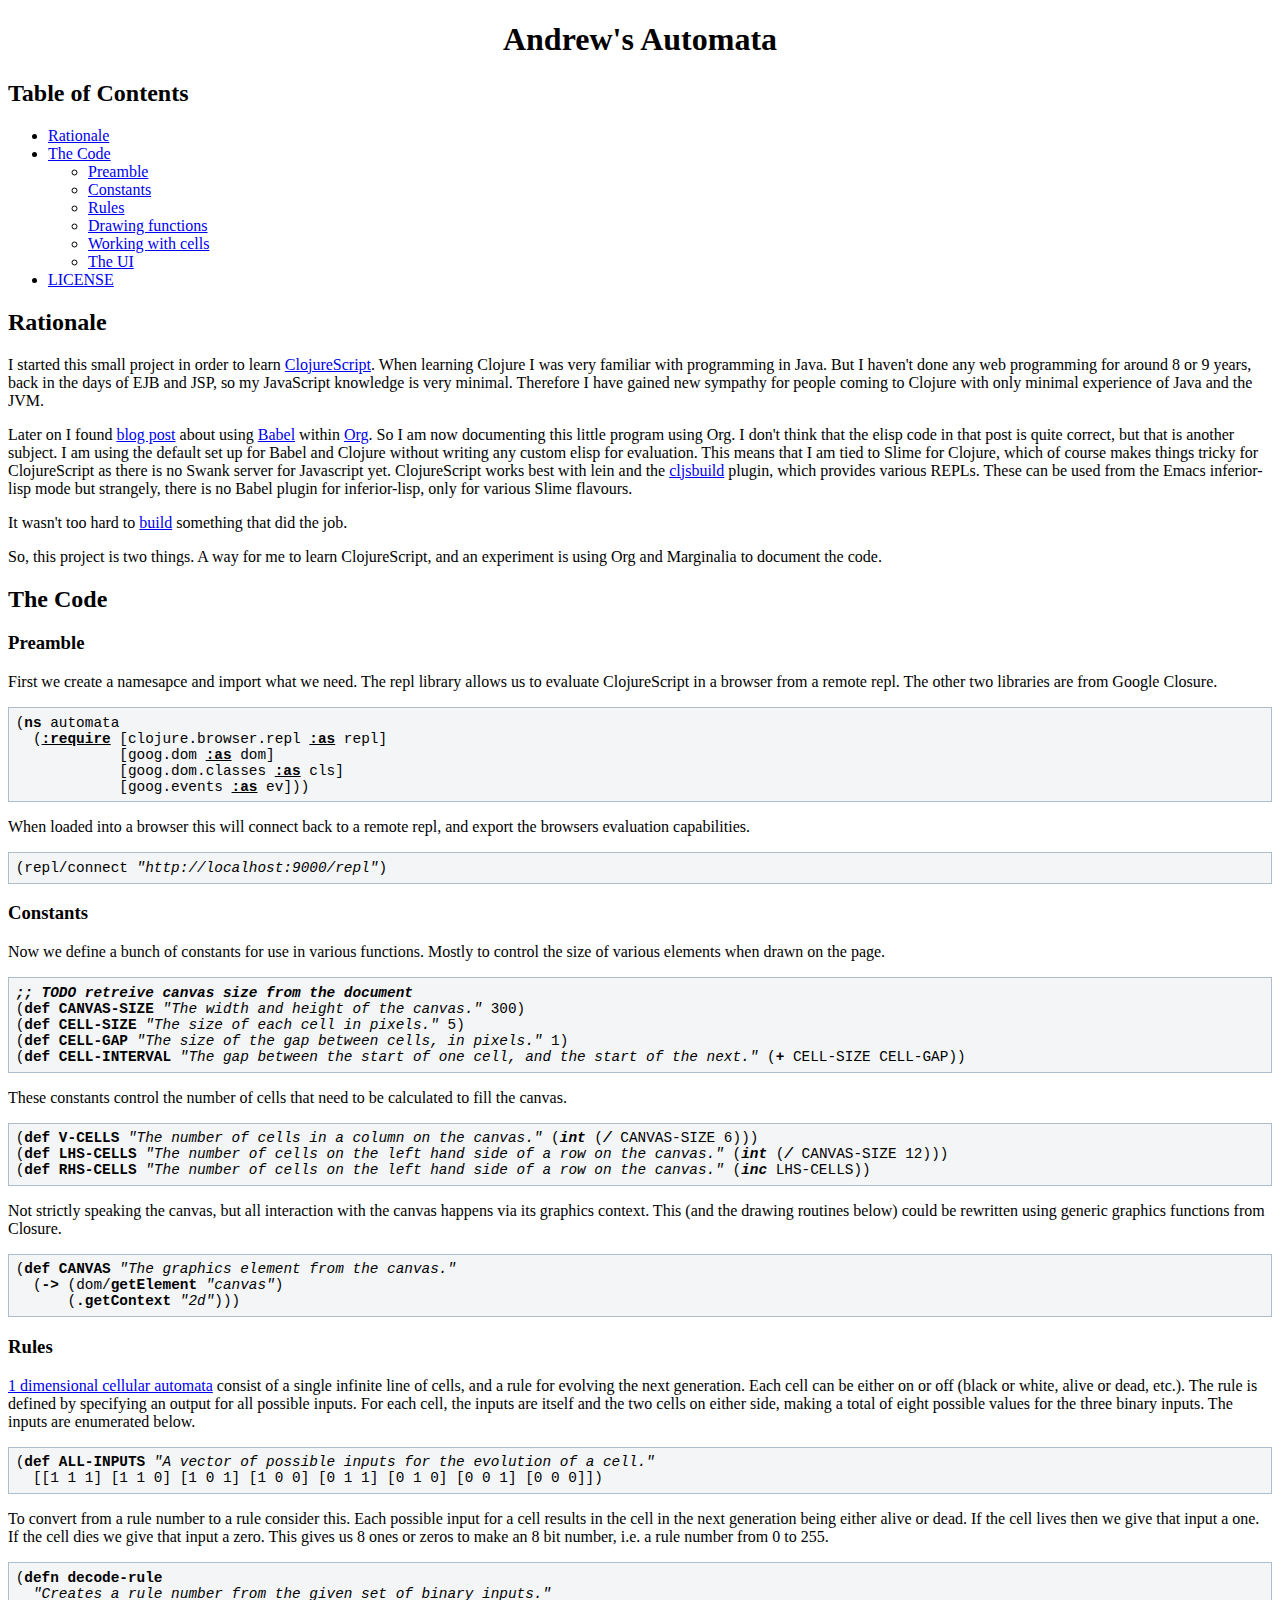
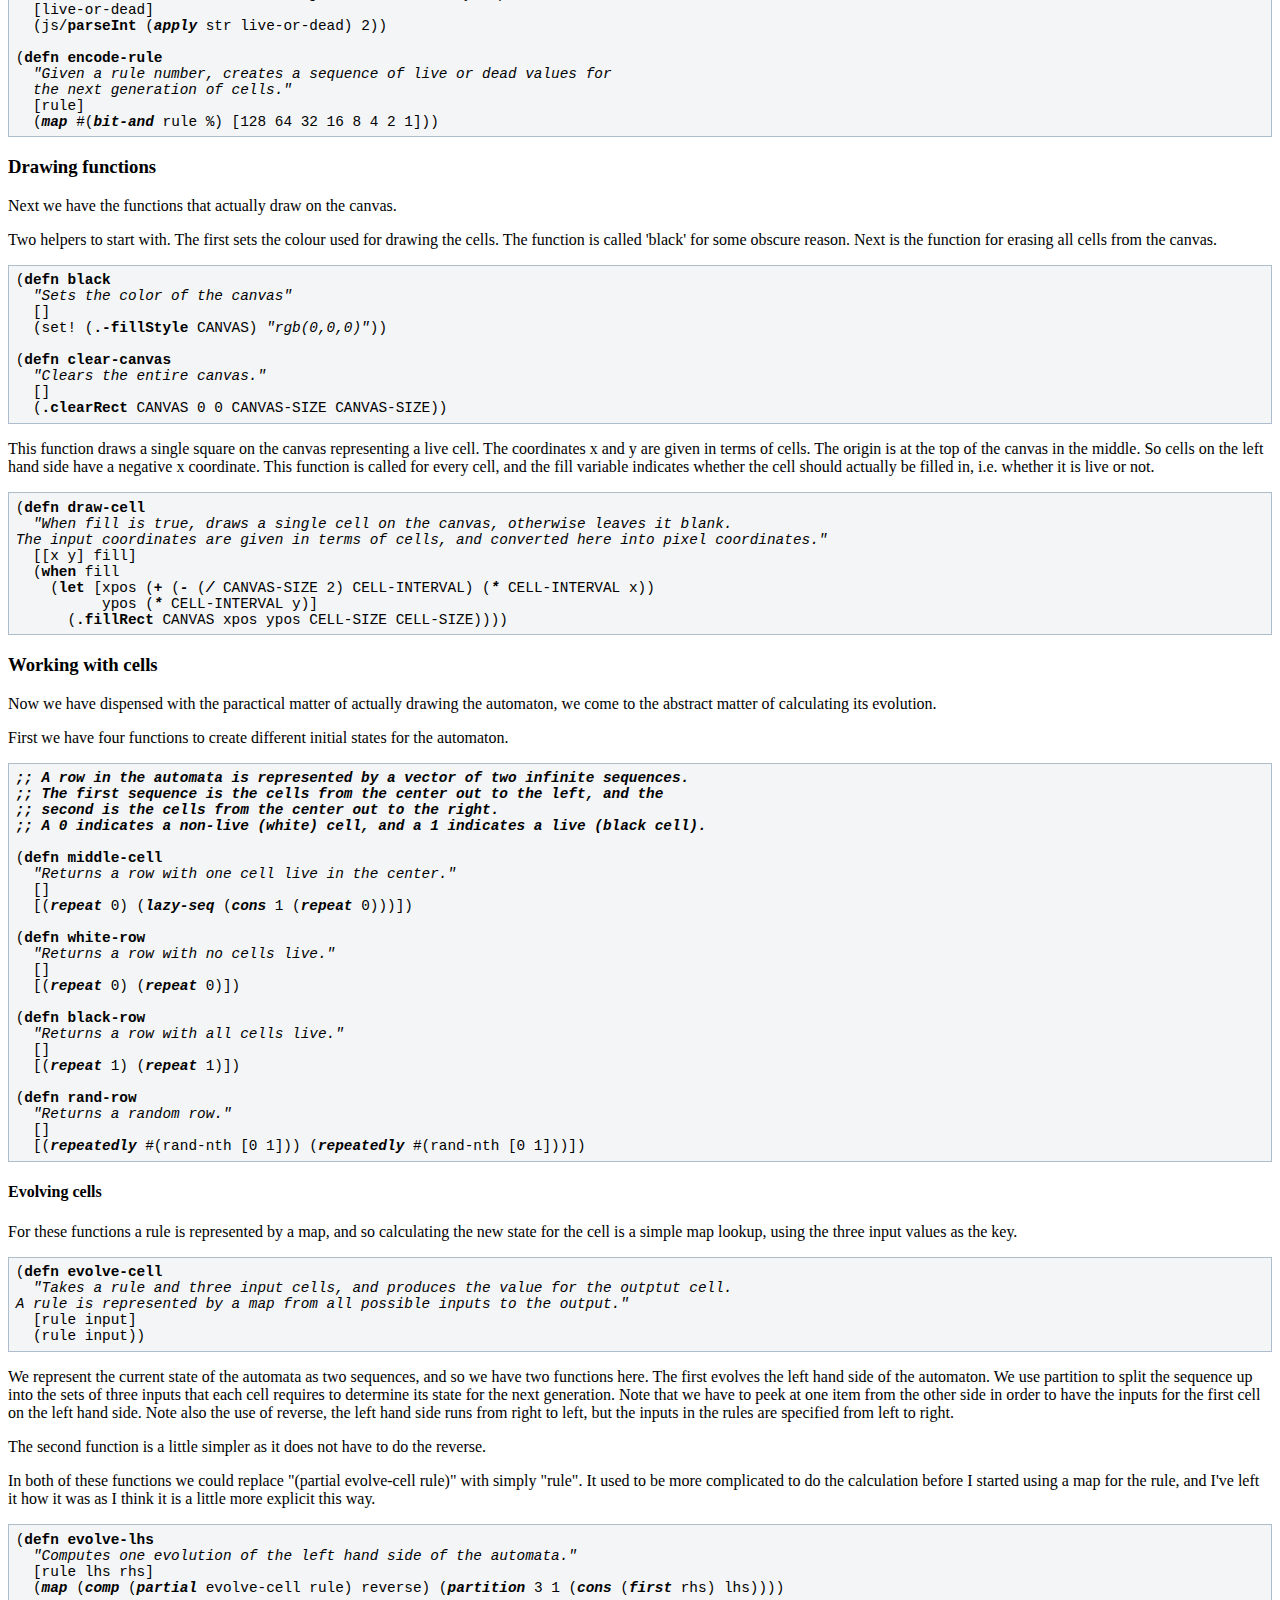
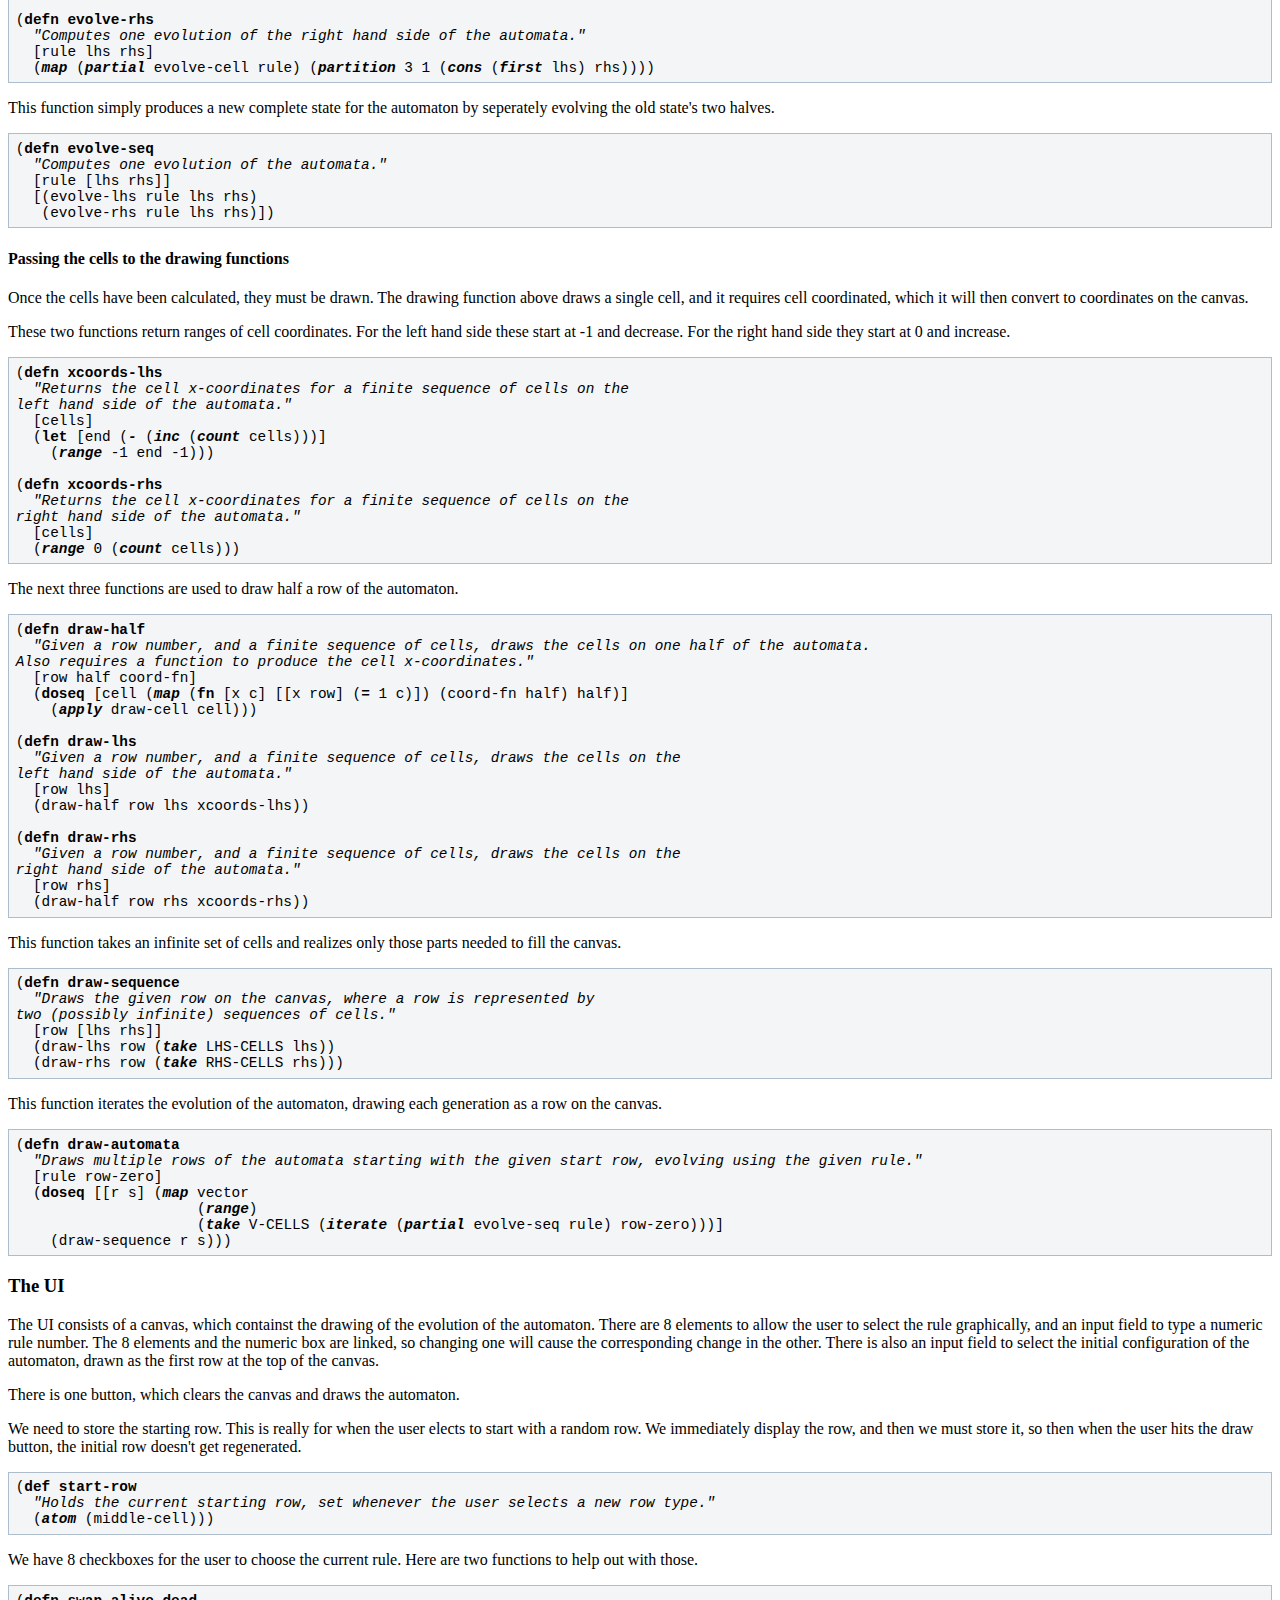
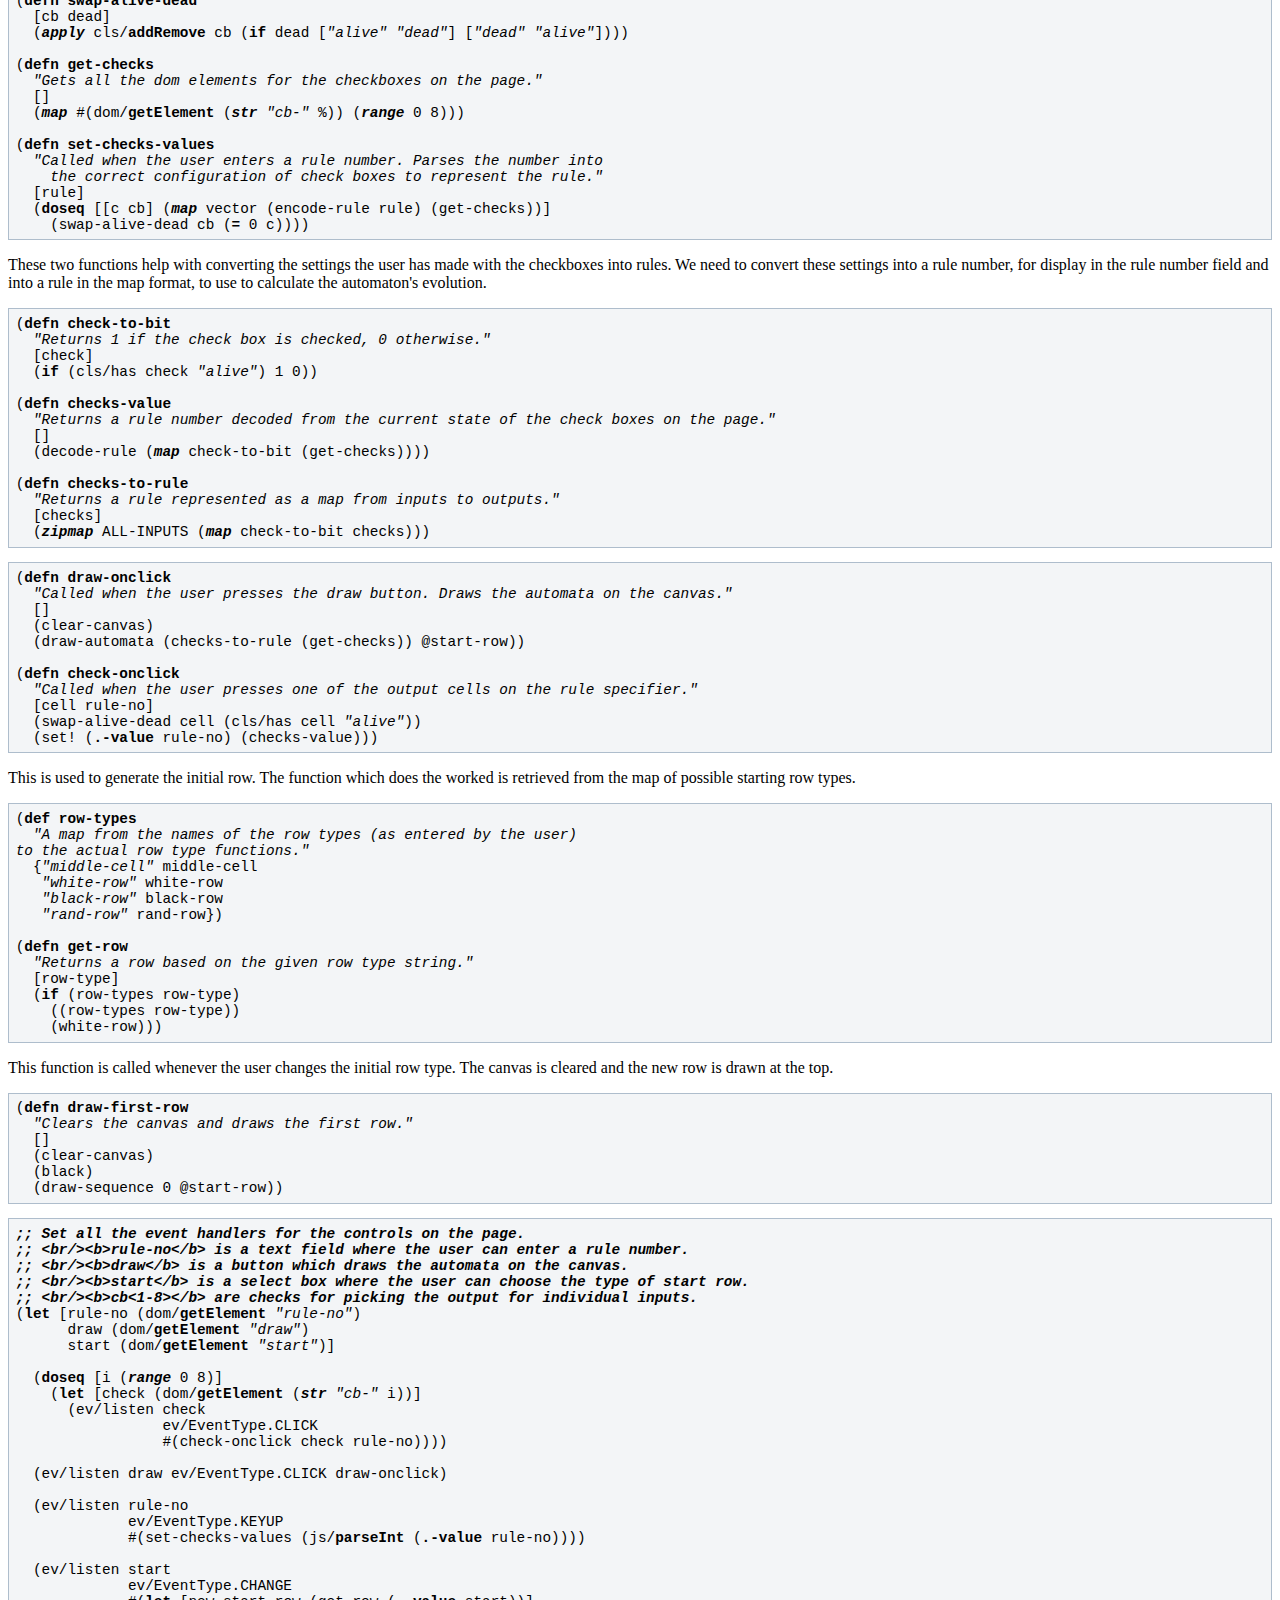
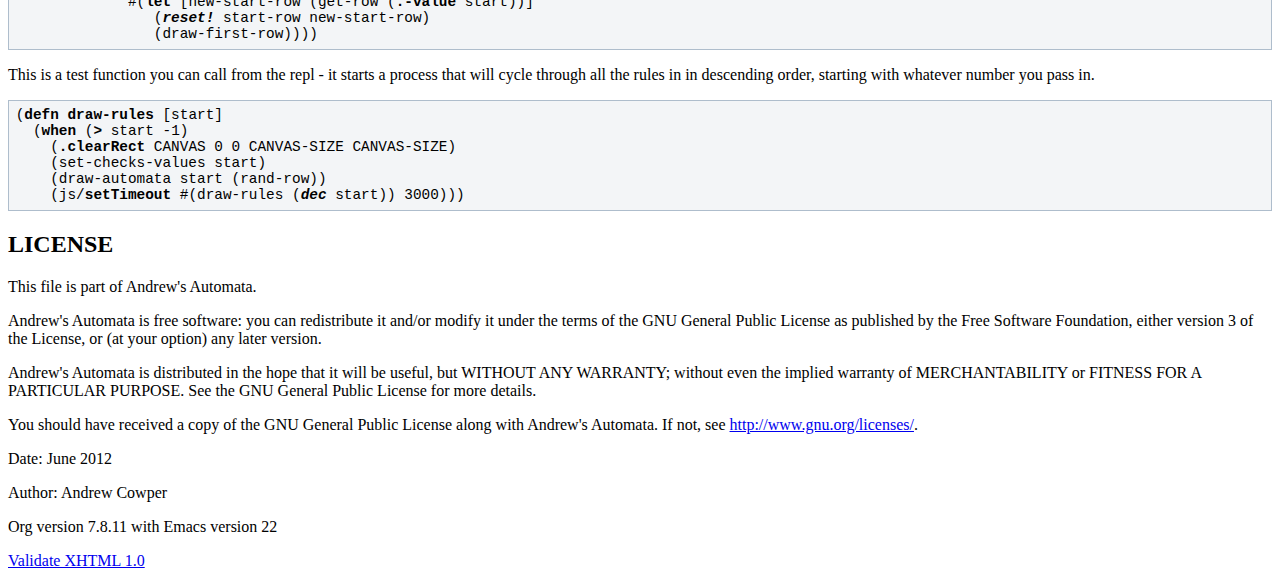
==== commit b9781561: "Adding the actual site to gh-pages" ====
--- a/index.html
+++ b/index.html
@@ -140,7 +140,7 @@
 inferior-lisp, only for various Slime flavours. 
 </p>
 <p>
-It wasn't too hard to <a href="http://github.com/bloat/babel-inferior-lisp">build</a> something that did the job.
+It wasn't too hard to <a href="http://github.com/bloat/babel-clojurescript">build</a> something that did the job.
 </p>
 <p>
 So, this project is two things. A way for me to learn ClojureScript,
@@ -167,11 +167,11 @@
 
 
 
-<pre class="src src-clojurescript">(<span style="color: #98fb98; font-weight: bold;">ns</span> automata
-  (<span style="color: #7fffd4;">:require</span> [clojure.browser.repl <span style="color: #7fffd4;">:as</span> repl]
-            [goog.dom <span style="color: #7fffd4;">:as</span> dom]
-            [goog.dom.classes <span style="color: #7fffd4;">:as</span> cls]
-            [goog.events <span style="color: #7fffd4;">:as</span> ev]))
+<pre class="src src-clojurescript">(<span style="font-weight: bold;">ns</span> automata
+  (<span style="font-weight: bold; text-decoration: underline;">:require</span> [clojure.browser.repl <span style="font-weight: bold; text-decoration: underline;">:as</span> repl]
+            [goog.dom <span style="font-weight: bold; text-decoration: underline;">:as</span> dom]
+            [goog.dom.classes <span style="font-weight: bold; text-decoration: underline;">:as</span> cls]
+            [goog.events <span style="font-weight: bold; text-decoration: underline;">:as</span> ev]))
 </pre>
 
 
@@ -181,7 +181,7 @@
 </p>
 
 
-<pre class="src src-clojurescript">(repl/connect <span style="color: #cd8162;">"http://localhost:9000/repl"</span>)
+<pre class="src src-clojurescript">(repl/connect <span style="font-style: italic;">"http://localhost:9000/repl"</span>)
 </pre>
 
 
@@ -199,11 +199,11 @@
 </p>
 
 
-<pre class="src src-clojurescript"><span style="color: #cd4f39;">;; </span><span style="color: #cd4f39;">TODO retreive canvas size from the document</span>
-(<span style="color: #00ffff;">def</span> <span style="color: #63b8ff;">CANVAS-SIZE</span> <span style="color: #cd8162;">"The width and height of the canvas."</span> 300)
-(<span style="color: #00ffff;">def</span> <span style="color: #63b8ff;">CELL-SIZE</span> <span style="color: #cd8162;">"The size of each cell in pixels."</span> 5)
-(<span style="color: #00ffff;">def</span> <span style="color: #63b8ff;">CELL-GAP</span> <span style="color: #cd8162;">"The size of the gap between cells, in pixels."</span> 1)
-(<span style="color: #00ffff;">def</span> <span style="color: #63b8ff;">CELL-INTERVAL</span> <span style="color: #cd8162;">"The gap between the start of one cell, and the start of the next."</span> (<span style="color: #fff68f;">+</span> CELL-SIZE CELL-GAP))
+<pre class="src src-clojurescript"><span style="font-weight: bold; font-style: italic;">;; </span><span style="font-weight: bold; font-style: italic;">TODO retreive canvas size from the document</span>
+(<span style="font-weight: bold;">def</span> <span style="font-weight: bold;">CANVAS-SIZE</span> <span style="font-style: italic;">"The width and height of the canvas."</span> 300)
+(<span style="font-weight: bold;">def</span> <span style="font-weight: bold;">CELL-SIZE</span> <span style="font-style: italic;">"The size of each cell in pixels."</span> 5)
+(<span style="font-weight: bold;">def</span> <span style="font-weight: bold;">CELL-GAP</span> <span style="font-style: italic;">"The size of the gap between cells, in pixels."</span> 1)
+(<span style="font-weight: bold;">def</span> <span style="font-weight: bold;">CELL-INTERVAL</span> <span style="font-style: italic;">"The gap between the start of one cell, and the start of the next."</span> (<span style="font-weight: bold; font-style: italic;">+</span> CELL-SIZE CELL-GAP))
 </pre>
 
 
@@ -213,9 +213,9 @@
 </p>
 
 
-<pre class="src src-clojurescript">(<span style="color: #00ffff;">def</span> <span style="color: #63b8ff;">V-CELLS</span> <span style="color: #cd8162;">"The number of cells in a column on the canvas."</span> (<span style="color: #fff68f;">int</span> (<span style="color: #fff68f;">/</span> CANVAS-SIZE 6)))
-(<span style="color: #00ffff;">def</span> <span style="color: #63b8ff;">LHS-CELLS</span> <span style="color: #cd8162;">"The number of cells on the left hand side of a row on the canvas."</span> (<span style="color: #fff68f;">int</span> (<span style="color: #fff68f;">/</span> CANVAS-SIZE 12)))
-(<span style="color: #00ffff;">def</span> <span style="color: #63b8ff;">RHS-CELLS</span> <span style="color: #cd8162;">"The number of cells on the left hand side of a row on the canvas."</span> (<span style="color: #fff68f;">inc</span> LHS-CELLS))
+<pre class="src src-clojurescript">(<span style="font-weight: bold;">def</span> <span style="font-weight: bold;">V-CELLS</span> <span style="font-style: italic;">"The number of cells in a column on the canvas."</span> (<span style="font-weight: bold; font-style: italic;">int</span> (<span style="font-weight: bold; font-style: italic;">/</span> CANVAS-SIZE 6)))
+(<span style="font-weight: bold;">def</span> <span style="font-weight: bold;">LHS-CELLS</span> <span style="font-style: italic;">"The number of cells on the left hand side of a row on the canvas."</span> (<span style="font-weight: bold; font-style: italic;">int</span> (<span style="font-weight: bold; font-style: italic;">/</span> CANVAS-SIZE 12)))
+(<span style="font-weight: bold;">def</span> <span style="font-weight: bold;">RHS-CELLS</span> <span style="font-style: italic;">"The number of cells on the left hand side of a row on the canvas."</span> (<span style="font-weight: bold; font-style: italic;">inc</span> LHS-CELLS))
 </pre>
 
 
@@ -227,9 +227,9 @@
 </p>
 
 
-<pre class="src src-clojurescript">(<span style="color: #00ffff;">def</span> <span style="color: #63b8ff;">CANVAS</span> <span style="color: #cd8162;">"The graphics element from the canvas."</span>
-  (<span style="color: #98fb98; font-weight: bold;">-&gt;</span> (dom/<span style="color: #6ca6cd;">getElement</span> <span style="color: #cd8162;">"canvas"</span>)
-      (<span style="color: #6ca6cd;">.getContext</span> <span style="color: #cd8162;">"2d"</span>)))
+<pre class="src src-clojurescript">(<span style="font-weight: bold;">def</span> <span style="font-weight: bold;">CANVAS</span> <span style="font-style: italic;">"The graphics element from the canvas."</span>
+  (<span style="font-weight: bold;">-&gt;</span> (dom/<span style="font-weight: bold;">getElement</span> <span style="font-style: italic;">"canvas"</span>)
+      (<span style="font-weight: bold;">.getContext</span> <span style="font-style: italic;">"2d"</span>)))
 </pre>
 
 </div>
@@ -250,7 +250,7 @@
 </p>
 
 
-<pre class="src src-clojurescript">(<span style="color: #00ffff;">def</span> <span style="color: #63b8ff;">ALL-INPUTS</span> <span style="color: #cd8162;">"A vector of possible inputs for the evolution of a cell."</span>
+<pre class="src src-clojurescript">(<span style="font-weight: bold;">def</span> <span style="font-weight: bold;">ALL-INPUTS</span> <span style="font-style: italic;">"A vector of possible inputs for the evolution of a cell."</span>
   [[1 1 1] [1 1 0] [1 0 1] [1 0 0] [0 1 1] [0 1 0] [0 0 1] [0 0 0]])
 </pre>
 
@@ -264,16 +264,16 @@
 </p>
 
 
-<pre class="src src-clojurescript">(<span style="color: #00ffff;">defn</span> <span style="color: #63b8ff;">decode-rule</span>
-  <span style="color: #cd8162;">"Creates a rule number from the given set of binary inputs."</span>
+<pre class="src src-clojurescript">(<span style="font-weight: bold;">defn</span> <span style="font-weight: bold;">decode-rule</span>
+  <span style="font-style: italic;">"Creates a rule number from the given set of binary inputs."</span>
   [live-or-dead]
-  (js/<span style="color: #6ca6cd;">parseInt</span> (<span style="color: #fff68f;">apply</span> str live-or-dead) 2))
-
-(<span style="color: #00ffff;">defn</span> <span style="color: #63b8ff;">encode-rule</span>
-  <span style="color: #cd8162;">"Given a rule number, creates a sequence of live or dead values for</span>
-<span style="color: #cd8162;">  the next generation of cells."</span>
+  (js/<span style="font-weight: bold;">parseInt</span> (<span style="font-weight: bold; font-style: italic;">apply</span> str live-or-dead) 2))
+
+(<span style="font-weight: bold;">defn</span> <span style="font-weight: bold;">encode-rule</span>
+  <span style="font-style: italic;">"Given a rule number, creates a sequence of live or dead values for</span>
+<span style="font-style: italic;">  the next generation of cells."</span>
   [rule]
-  (<span style="color: #fff68f;">map</span> #(<span style="color: #fff68f;">bit-and</span> rule %) [128 64 32 16 8 4 2 1]))
+  (<span style="font-weight: bold; font-style: italic;">map</span> #(<span style="font-weight: bold; font-style: italic;">bit-and</span> rule %) [128 64 32 16 8 4 2 1]))
 </pre>
 
 </div>
@@ -293,15 +293,15 @@
 </p>
 
 
-<pre class="src src-clojurescript">(<span style="color: #00ffff;">defn</span> <span style="color: #63b8ff;">black</span> 
-  <span style="color: #cd8162;">"Sets the color of the canvas"</span>
-  []
-  (set! (<span style="color: #6ca6cd;">.-fillStyle</span> CANVAS) <span style="color: #cd8162;">"rgb(0,0,0)"</span>))
-
-(<span style="color: #00ffff;">defn</span> <span style="color: #63b8ff;">clear-canvas</span>
-  <span style="color: #cd8162;">"Clears the entire canvas."</span>
-  []
-  (<span style="color: #6ca6cd;">.clearRect</span> CANVAS 0 0 CANVAS-SIZE CANVAS-SIZE))
+<pre class="src src-clojurescript">(<span style="font-weight: bold;">defn</span> <span style="font-weight: bold;">black</span> 
+  <span style="font-style: italic;">"Sets the color of the canvas"</span>
+  []
+  (set! (<span style="font-weight: bold;">.-fillStyle</span> CANVAS) <span style="font-style: italic;">"rgb(0,0,0)"</span>))
+
+(<span style="font-weight: bold;">defn</span> <span style="font-weight: bold;">clear-canvas</span>
+  <span style="font-style: italic;">"Clears the entire canvas."</span>
+  []
+  (<span style="font-weight: bold;">.clearRect</span> CANVAS 0 0 CANVAS-SIZE CANVAS-SIZE))
 </pre>
 
 
@@ -315,14 +315,14 @@
 </p>
 
 
-<pre class="src src-clojurescript">(<span style="color: #00ffff;">defn</span> <span style="color: #63b8ff;">draw-cell</span>
-  <span style="color: #cd8162;">"When fill is true, draws a single cell on the canvas, otherwise leaves it blank.</span>
-<span style="color: #cd8162;">The input coordinates are given in terms of cells, and converted here into pixel coordinates."</span>
+<pre class="src src-clojurescript">(<span style="font-weight: bold;">defn</span> <span style="font-weight: bold;">draw-cell</span>
+  <span style="font-style: italic;">"When fill is true, draws a single cell on the canvas, otherwise leaves it blank.</span>
+<span style="font-style: italic;">The input coordinates are given in terms of cells, and converted here into pixel coordinates."</span>
   [[x y] fill]
-  (<span style="color: #98fb98; font-weight: bold;">when</span> fill
-    (<span style="color: #98fb98; font-weight: bold;">let</span> [xpos (<span style="color: #fff68f;">+</span> (<span style="color: #fff68f;">-</span> (<span style="color: #fff68f;">/</span> CANVAS-SIZE 2) CELL-INTERVAL) (<span style="color: #fff68f;">*</span> CELL-INTERVAL x))
-          ypos (<span style="color: #fff68f;">*</span> CELL-INTERVAL y)]
-      (<span style="color: #6ca6cd;">.fillRect</span> CANVAS xpos ypos CELL-SIZE CELL-SIZE))))
+  (<span style="font-weight: bold;">when</span> fill
+    (<span style="font-weight: bold;">let</span> [xpos (<span style="font-weight: bold; font-style: italic;">+</span> (<span style="font-weight: bold; font-style: italic;">-</span> (<span style="font-weight: bold; font-style: italic;">/</span> CANVAS-SIZE 2) CELL-INTERVAL) (<span style="font-weight: bold; font-style: italic;">*</span> CELL-INTERVAL x))
+          ypos (<span style="font-weight: bold; font-style: italic;">*</span> CELL-INTERVAL y)]
+      (<span style="font-weight: bold;">.fillRect</span> CANVAS xpos ypos CELL-SIZE CELL-SIZE))))
 </pre>
 
 
@@ -344,30 +344,30 @@
 
 
 
-<pre class="src src-clojurescript"><span style="color: #cd4f39;">;; </span><span style="color: #cd4f39;">A row in the automata is represented by a vector of two infinite sequences.</span>
-<span style="color: #cd4f39;">;; </span><span style="color: #cd4f39;">The first sequence is the cells from the center out to the left, and the</span>
-<span style="color: #cd4f39;">;; </span><span style="color: #cd4f39;">second is the cells from the center out to the right.</span>
-<span style="color: #cd4f39;">;; </span><span style="color: #cd4f39;">A 0 indicates a non-live (white) cell, and a 1 indicates a live (black cell).</span>
-
-(<span style="color: #00ffff;">defn</span> <span style="color: #63b8ff;">middle-cell</span>
-  <span style="color: #cd8162;">"Returns a row with one cell live in the center."</span>
-  []
-  [(<span style="color: #fff68f;">repeat</span> 0) (<span style="color: #fff68f;">lazy-seq</span> (<span style="color: #fff68f;">cons</span> 1 (<span style="color: #fff68f;">repeat</span> 0)))])
-
-(<span style="color: #00ffff;">defn</span> <span style="color: #63b8ff;">white-row</span>
-  <span style="color: #cd8162;">"Returns a row with no cells live."</span>
-  []
-  [(<span style="color: #fff68f;">repeat</span> 0) (<span style="color: #fff68f;">repeat</span> 0)])
-
-(<span style="color: #00ffff;">defn</span> <span style="color: #63b8ff;">black-row</span>
-  <span style="color: #cd8162;">"Returns a row with all cells live."</span>
-  []
-  [(<span style="color: #fff68f;">repeat</span> 1) (<span style="color: #fff68f;">repeat</span> 1)])
-
-(<span style="color: #00ffff;">defn</span> <span style="color: #63b8ff;">rand-row</span>
-  <span style="color: #cd8162;">"Returns a random row."</span>
-  []
-  [(<span style="color: #fff68f;">repeatedly</span> #(rand-nth [0 1])) (<span style="color: #fff68f;">repeatedly</span> #(rand-nth [0 1]))])
+<pre class="src src-clojurescript"><span style="font-weight: bold; font-style: italic;">;; </span><span style="font-weight: bold; font-style: italic;">A row in the automata is represented by a vector of two infinite sequences.</span>
+<span style="font-weight: bold; font-style: italic;">;; </span><span style="font-weight: bold; font-style: italic;">The first sequence is the cells from the center out to the left, and the</span>
+<span style="font-weight: bold; font-style: italic;">;; </span><span style="font-weight: bold; font-style: italic;">second is the cells from the center out to the right.</span>
+<span style="font-weight: bold; font-style: italic;">;; </span><span style="font-weight: bold; font-style: italic;">A 0 indicates a non-live (white) cell, and a 1 indicates a live (black cell).</span>
+
+(<span style="font-weight: bold;">defn</span> <span style="font-weight: bold;">middle-cell</span>
+  <span style="font-style: italic;">"Returns a row with one cell live in the center."</span>
+  []
+  [(<span style="font-weight: bold; font-style: italic;">repeat</span> 0) (<span style="font-weight: bold; font-style: italic;">lazy-seq</span> (<span style="font-weight: bold; font-style: italic;">cons</span> 1 (<span style="font-weight: bold; font-style: italic;">repeat</span> 0)))])
+
+(<span style="font-weight: bold;">defn</span> <span style="font-weight: bold;">white-row</span>
+  <span style="font-style: italic;">"Returns a row with no cells live."</span>
+  []
+  [(<span style="font-weight: bold; font-style: italic;">repeat</span> 0) (<span style="font-weight: bold; font-style: italic;">repeat</span> 0)])
+
+(<span style="font-weight: bold;">defn</span> <span style="font-weight: bold;">black-row</span>
+  <span style="font-style: italic;">"Returns a row with all cells live."</span>
+  []
+  [(<span style="font-weight: bold; font-style: italic;">repeat</span> 1) (<span style="font-weight: bold; font-style: italic;">repeat</span> 1)])
+
+(<span style="font-weight: bold;">defn</span> <span style="font-weight: bold;">rand-row</span>
+  <span style="font-style: italic;">"Returns a random row."</span>
+  []
+  [(<span style="font-weight: bold; font-style: italic;">repeatedly</span> #(rand-nth [0 1])) (<span style="font-weight: bold; font-style: italic;">repeatedly</span> #(rand-nth [0 1]))])
 </pre>
 
 
@@ -385,9 +385,9 @@
 </p>
 
 
-<pre class="src src-clojurescript">(<span style="color: #00ffff;">defn</span> <span style="color: #63b8ff;">evolve-cell</span>
-  <span style="color: #cd8162;">"Takes a rule and three input cells, and produces the value for the outptut cell.</span>
-<span style="color: #cd8162;">A rule is represented by a map from all possible inputs to the output."</span>
+<pre class="src src-clojurescript">(<span style="font-weight: bold;">defn</span> <span style="font-weight: bold;">evolve-cell</span>
+  <span style="font-style: italic;">"Takes a rule and three input cells, and produces the value for the outptut cell.</span>
+<span style="font-style: italic;">A rule is represented by a map from all possible inputs to the output."</span>
   [rule input]
   (rule input))
 </pre>
@@ -415,15 +415,15 @@
 </p>
 
 
-<pre class="src src-clojurescript">(<span style="color: #00ffff;">defn</span> <span style="color: #63b8ff;">evolve-lhs</span>
-  <span style="color: #cd8162;">"Computes one evolution of the left hand side of the automata."</span>
+<pre class="src src-clojurescript">(<span style="font-weight: bold;">defn</span> <span style="font-weight: bold;">evolve-lhs</span>
+  <span style="font-style: italic;">"Computes one evolution of the left hand side of the automata."</span>
   [rule lhs rhs]
-  (<span style="color: #fff68f;">map</span> (<span style="color: #fff68f;">comp</span> (<span style="color: #fff68f;">partial</span> evolve-cell rule) reverse) (<span style="color: #fff68f;">partition</span> 3 1 (<span style="color: #fff68f;">cons</span> (<span style="color: #fff68f;">first</span> rhs) lhs))))
-
-(<span style="color: #00ffff;">defn</span> <span style="color: #63b8ff;">evolve-rhs</span>
-  <span style="color: #cd8162;">"Computes one evolution of the right hand side of the automata."</span>
+  (<span style="font-weight: bold; font-style: italic;">map</span> (<span style="font-weight: bold; font-style: italic;">comp</span> (<span style="font-weight: bold; font-style: italic;">partial</span> evolve-cell rule) reverse) (<span style="font-weight: bold; font-style: italic;">partition</span> 3 1 (<span style="font-weight: bold; font-style: italic;">cons</span> (<span style="font-weight: bold; font-style: italic;">first</span> rhs) lhs))))
+
+(<span style="font-weight: bold;">defn</span> <span style="font-weight: bold;">evolve-rhs</span>
+  <span style="font-style: italic;">"Computes one evolution of the right hand side of the automata."</span>
   [rule lhs rhs]
-  (<span style="color: #fff68f;">map</span> (<span style="color: #fff68f;">partial</span> evolve-cell rule) (<span style="color: #fff68f;">partition</span> 3 1 (<span style="color: #fff68f;">cons</span> (<span style="color: #fff68f;">first</span> lhs) rhs))))
+  (<span style="font-weight: bold; font-style: italic;">map</span> (<span style="font-weight: bold; font-style: italic;">partial</span> evolve-cell rule) (<span style="font-weight: bold; font-style: italic;">partition</span> 3 1 (<span style="font-weight: bold; font-style: italic;">cons</span> (<span style="font-weight: bold; font-style: italic;">first</span> lhs) rhs))))
 </pre>
 
 
@@ -433,8 +433,8 @@
 </p>
 
 
-<pre class="src src-clojurescript">(<span style="color: #00ffff;">defn</span> <span style="color: #63b8ff;">evolve-seq</span>
-  <span style="color: #cd8162;">"Computes one evolution of the automata."</span>
+<pre class="src src-clojurescript">(<span style="font-weight: bold;">defn</span> <span style="font-weight: bold;">evolve-seq</span>
+  <span style="font-style: italic;">"Computes one evolution of the automata."</span>
   [rule [lhs rhs]]
   [(evolve-lhs rule lhs rhs)
    (evolve-rhs rule lhs rhs)])
@@ -460,18 +460,18 @@
 </p>
 
 
-<pre class="src src-clojurescript">(<span style="color: #00ffff;">defn</span> <span style="color: #63b8ff;">xcoords-lhs</span>
-  <span style="color: #cd8162;">"Returns the cell x-coordinates for a finite sequence of cells on the</span>
-<span style="color: #cd8162;">left hand side of the automata."</span>
+<pre class="src src-clojurescript">(<span style="font-weight: bold;">defn</span> <span style="font-weight: bold;">xcoords-lhs</span>
+  <span style="font-style: italic;">"Returns the cell x-coordinates for a finite sequence of cells on the</span>
+<span style="font-style: italic;">left hand side of the automata."</span>
   [cells]
-  (<span style="color: #98fb98; font-weight: bold;">let</span> [end (<span style="color: #fff68f;">-</span> (<span style="color: #fff68f;">inc</span> (<span style="color: #fff68f;">count</span> cells)))]
-    (<span style="color: #fff68f;">range</span> -1 end -1)))
-
-(<span style="color: #00ffff;">defn</span> <span style="color: #63b8ff;">xcoords-rhs</span>
-  <span style="color: #cd8162;">"Returns the cell x-coordinates for a finite sequence of cells on the</span>
-<span style="color: #cd8162;">right hand side of the automata."</span>
+  (<span style="font-weight: bold;">let</span> [end (<span style="font-weight: bold; font-style: italic;">-</span> (<span style="font-weight: bold; font-style: italic;">inc</span> (<span style="font-weight: bold; font-style: italic;">count</span> cells)))]
+    (<span style="font-weight: bold; font-style: italic;">range</span> -1 end -1)))
+
+(<span style="font-weight: bold;">defn</span> <span style="font-weight: bold;">xcoords-rhs</span>
+  <span style="font-style: italic;">"Returns the cell x-coordinates for a finite sequence of cells on the</span>
+<span style="font-style: italic;">right hand side of the automata."</span>
   [cells]
-  (<span style="color: #fff68f;">range</span> 0 (<span style="color: #fff68f;">count</span> cells)))
+  (<span style="font-weight: bold; font-style: italic;">range</span> 0 (<span style="font-weight: bold; font-style: italic;">count</span> cells)))
 </pre>
 
 
@@ -480,22 +480,22 @@
 </p>
 
 
-<pre class="src src-clojurescript">(<span style="color: #00ffff;">defn</span> <span style="color: #63b8ff;">draw-half</span>
-  <span style="color: #cd8162;">"Given a row number, and a finite sequence of cells, draws the cells on one half of the automata.</span>
-<span style="color: #cd8162;">Also requires a function to produce the cell x-coordinates."</span>
+<pre class="src src-clojurescript">(<span style="font-weight: bold;">defn</span> <span style="font-weight: bold;">draw-half</span>
+  <span style="font-style: italic;">"Given a row number, and a finite sequence of cells, draws the cells on one half of the automata.</span>
+<span style="font-style: italic;">Also requires a function to produce the cell x-coordinates."</span>
   [row half coord-fn]
-  (<span style="color: #98fb98; font-weight: bold;">doseq</span> [cell (<span style="color: #fff68f;">map</span> (<span style="color: #00ffff;">fn</span> [x c] [[x row] (<span style="color: #fff68f;">=</span> 1 c)]) (coord-fn half) half)]
-    (<span style="color: #fff68f;">apply</span> draw-cell cell)))
-
-(<span style="color: #00ffff;">defn</span> <span style="color: #63b8ff;">draw-lhs</span>
-  <span style="color: #cd8162;">"Given a row number, and a finite sequence of cells, draws the cells on the</span>
-<span style="color: #cd8162;">left hand side of the automata."</span>
+  (<span style="font-weight: bold;">doseq</span> [cell (<span style="font-weight: bold; font-style: italic;">map</span> (<span style="font-weight: bold;">fn</span> [x c] [[x row] (<span style="font-weight: bold; font-style: italic;">=</span> 1 c)]) (coord-fn half) half)]
+    (<span style="font-weight: bold; font-style: italic;">apply</span> draw-cell cell)))
+
+(<span style="font-weight: bold;">defn</span> <span style="font-weight: bold;">draw-lhs</span>
+  <span style="font-style: italic;">"Given a row number, and a finite sequence of cells, draws the cells on the</span>
+<span style="font-style: italic;">left hand side of the automata."</span>
   [row lhs]
   (draw-half row lhs xcoords-lhs))
 
-(<span style="color: #00ffff;">defn</span> <span style="color: #63b8ff;">draw-rhs</span>
-  <span style="color: #cd8162;">"Given a row number, and a finite sequence of cells, draws the cells on the</span>
-<span style="color: #cd8162;">right hand side of the automata."</span>
+(<span style="font-weight: bold;">defn</span> <span style="font-weight: bold;">draw-rhs</span>
+  <span style="font-style: italic;">"Given a row number, and a finite sequence of cells, draws the cells on the</span>
+<span style="font-style: italic;">right hand side of the automata."</span>
   [row rhs]
   (draw-half row rhs xcoords-rhs))
 </pre>
@@ -507,12 +507,12 @@
 </p>
 
 
-<pre class="src src-clojurescript">(<span style="color: #00ffff;">defn</span> <span style="color: #63b8ff;">draw-sequence</span>
-  <span style="color: #cd8162;">"Draws the given row on the canvas, where a row is represented by</span>
-<span style="color: #cd8162;">two (possibly infinite) sequences of cells."</span>
+<pre class="src src-clojurescript">(<span style="font-weight: bold;">defn</span> <span style="font-weight: bold;">draw-sequence</span>
+  <span style="font-style: italic;">"Draws the given row on the canvas, where a row is represented by</span>
+<span style="font-style: italic;">two (possibly infinite) sequences of cells."</span>
   [row [lhs rhs]]
-  (draw-lhs row (<span style="color: #fff68f;">take</span> LHS-CELLS lhs))
-  (draw-rhs row (<span style="color: #fff68f;">take</span> RHS-CELLS rhs)))
+  (draw-lhs row (<span style="font-weight: bold; font-style: italic;">take</span> LHS-CELLS lhs))
+  (draw-rhs row (<span style="font-weight: bold; font-style: italic;">take</span> RHS-CELLS rhs)))
 </pre>
 
 
@@ -522,12 +522,12 @@
 </p>
 
 
-<pre class="src src-clojurescript">(<span style="color: #00ffff;">defn</span> <span style="color: #63b8ff;">draw-automata</span>
-  <span style="color: #cd8162;">"Draws multiple rows of the automata starting with the given start row, evolving using the given rule."</span>
+<pre class="src src-clojurescript">(<span style="font-weight: bold;">defn</span> <span style="font-weight: bold;">draw-automata</span>
+  <span style="font-style: italic;">"Draws multiple rows of the automata starting with the given start row, evolving using the given rule."</span>
   [rule row-zero]
-  (<span style="color: #98fb98; font-weight: bold;">doseq</span> [[r s] (<span style="color: #fff68f;">map</span> vector
-                     (<span style="color: #fff68f;">range</span>)
-                     (<span style="color: #fff68f;">take</span> V-CELLS (<span style="color: #fff68f;">iterate</span> (<span style="color: #fff68f;">partial</span> evolve-seq rule) row-zero)))]
+  (<span style="font-weight: bold;">doseq</span> [[r s] (<span style="font-weight: bold; font-style: italic;">map</span> vector
+                     (<span style="font-weight: bold; font-style: italic;">range</span>)
+                     (<span style="font-weight: bold; font-style: italic;">take</span> V-CELLS (<span style="font-weight: bold; font-style: italic;">iterate</span> (<span style="font-weight: bold; font-style: italic;">partial</span> evolve-seq rule) row-zero)))]
     (draw-sequence r s)))
 </pre>
 
@@ -559,9 +559,9 @@
 </p>
 
 
-<pre class="src src-clojurescript">(<span style="color: #00ffff;">def</span> <span style="color: #63b8ff;">start-row</span>
-  <span style="color: #cd8162;">"Holds the current starting row, set whenever the user selects a new row type."</span>
-  (<span style="color: #fff68f;">atom</span> (middle-cell)))
+<pre class="src src-clojurescript">(<span style="font-weight: bold;">def</span> <span style="font-weight: bold;">start-row</span>
+  <span style="font-style: italic;">"Holds the current starting row, set whenever the user selects a new row type."</span>
+  (<span style="font-weight: bold; font-style: italic;">atom</span> (middle-cell)))
 </pre>
 
 
@@ -571,21 +571,21 @@
 </p>
 
 
-<pre class="src src-clojurescript">(<span style="color: #00ffff;">defn</span> <span style="color: #63b8ff;">swap-alive-dead</span>
+<pre class="src src-clojurescript">(<span style="font-weight: bold;">defn</span> <span style="font-weight: bold;">swap-alive-dead</span>
   [cb dead]
-  (<span style="color: #fff68f;">apply</span> cls/<span style="color: #6ca6cd;">addRemove</span> cb (<span style="color: #98fb98; font-weight: bold;">if</span> dead [<span style="color: #cd8162;">"alive"</span> <span style="color: #cd8162;">"dead"</span>] [<span style="color: #cd8162;">"dead"</span> <span style="color: #cd8162;">"alive"</span>])))
-
-(<span style="color: #00ffff;">defn</span> <span style="color: #63b8ff;">get-checks</span>
-  <span style="color: #cd8162;">"Gets all the dom elements for the checkboxes on the page."</span>
-  []
-  (<span style="color: #fff68f;">map</span> #(dom/<span style="color: #6ca6cd;">getElement</span> (<span style="color: #fff68f;">str</span> <span style="color: #cd8162;">"cb-"</span> %)) (<span style="color: #fff68f;">range</span> 0 8)))
-
-(<span style="color: #00ffff;">defn</span> <span style="color: #63b8ff;">set-checks-values</span>
-  <span style="color: #cd8162;">"Called when the user enters a rule number. Parses the number into</span>
-<span style="color: #cd8162;">    the correct configuration of check boxes to represent the rule."</span>
+  (<span style="font-weight: bold; font-style: italic;">apply</span> cls/<span style="font-weight: bold;">addRemove</span> cb (<span style="font-weight: bold;">if</span> dead [<span style="font-style: italic;">"alive"</span> <span style="font-style: italic;">"dead"</span>] [<span style="font-style: italic;">"dead"</span> <span style="font-style: italic;">"alive"</span>])))
+
+(<span style="font-weight: bold;">defn</span> <span style="font-weight: bold;">get-checks</span>
+  <span style="font-style: italic;">"Gets all the dom elements for the checkboxes on the page."</span>
+  []
+  (<span style="font-weight: bold; font-style: italic;">map</span> #(dom/<span style="font-weight: bold;">getElement</span> (<span style="font-weight: bold; font-style: italic;">str</span> <span style="font-style: italic;">"cb-"</span> %)) (<span style="font-weight: bold; font-style: italic;">range</span> 0 8)))
+
+(<span style="font-weight: bold;">defn</span> <span style="font-weight: bold;">set-checks-values</span>
+  <span style="font-style: italic;">"Called when the user enters a rule number. Parses the number into</span>
+<span style="font-style: italic;">    the correct configuration of check boxes to represent the rule."</span>
   [rule]
-  (<span style="color: #98fb98; font-weight: bold;">doseq</span> [[c cb] (<span style="color: #fff68f;">map</span> vector (encode-rule rule) (get-checks))]
-    (swap-alive-dead cb (<span style="color: #fff68f;">=</span> 0 c))))
+  (<span style="font-weight: bold;">doseq</span> [[c cb] (<span style="font-weight: bold; font-style: italic;">map</span> vector (encode-rule rule) (get-checks))]
+    (swap-alive-dead cb (<span style="font-weight: bold; font-style: italic;">=</span> 0 c))))
 </pre>
 
 
@@ -597,35 +597,35 @@
 </p>
 
 
-<pre class="src src-clojurescript">(<span style="color: #00ffff;">defn</span> <span style="color: #63b8ff;">check-to-bit</span>
-  <span style="color: #cd8162;">"Returns 1 if the check box is checked, 0 otherwise."</span>
+<pre class="src src-clojurescript">(<span style="font-weight: bold;">defn</span> <span style="font-weight: bold;">check-to-bit</span>
+  <span style="font-style: italic;">"Returns 1 if the check box is checked, 0 otherwise."</span>
   [check]
-  (<span style="color: #98fb98; font-weight: bold;">if</span> (cls/has check <span style="color: #cd8162;">"alive"</span>) 1 0))
-
-(<span style="color: #00ffff;">defn</span> <span style="color: #63b8ff;">checks-value</span>
-  <span style="color: #cd8162;">"Returns a rule number decoded from the current state of the check boxes on the page."</span>
-  []
-  (decode-rule (<span style="color: #fff68f;">map</span> check-to-bit (get-checks))))
-
-(<span style="color: #00ffff;">defn</span> <span style="color: #63b8ff;">checks-to-rule</span>
-  <span style="color: #cd8162;">"Returns a rule represented as a map from inputs to outputs."</span>
+  (<span style="font-weight: bold;">if</span> (cls/has check <span style="font-style: italic;">"alive"</span>) 1 0))
+
+(<span style="font-weight: bold;">defn</span> <span style="font-weight: bold;">checks-value</span>
+  <span style="font-style: italic;">"Returns a rule number decoded from the current state of the check boxes on the page."</span>
+  []
+  (decode-rule (<span style="font-weight: bold; font-style: italic;">map</span> check-to-bit (get-checks))))
+
+(<span style="font-weight: bold;">defn</span> <span style="font-weight: bold;">checks-to-rule</span>
+  <span style="font-style: italic;">"Returns a rule represented as a map from inputs to outputs."</span>
   [checks]
-  (<span style="color: #fff68f;">zipmap</span> ALL-INPUTS (<span style="color: #fff68f;">map</span> check-to-bit checks)))
-</pre>
-
-
-
-<pre class="src src-clojurescript">(<span style="color: #00ffff;">defn</span> <span style="color: #63b8ff;">draw-onclick</span>
-  <span style="color: #cd8162;">"Called when the user presses the draw button. Draws the automata on the canvas."</span>
+  (<span style="font-weight: bold; font-style: italic;">zipmap</span> ALL-INPUTS (<span style="font-weight: bold; font-style: italic;">map</span> check-to-bit checks)))
+</pre>
+
+
+
+<pre class="src src-clojurescript">(<span style="font-weight: bold;">defn</span> <span style="font-weight: bold;">draw-onclick</span>
+  <span style="font-style: italic;">"Called when the user presses the draw button. Draws the automata on the canvas."</span>
   []
   (clear-canvas)
   (draw-automata (checks-to-rule (get-checks)) @start-row))
 
-(<span style="color: #00ffff;">defn</span> <span style="color: #63b8ff;">check-onclick</span>
-  <span style="color: #cd8162;">"Called when the user presses one of the output cells on the rule specifier."</span>
+(<span style="font-weight: bold;">defn</span> <span style="font-weight: bold;">check-onclick</span>
+  <span style="font-style: italic;">"Called when the user presses one of the output cells on the rule specifier."</span>
   [cell rule-no]
-  (swap-alive-dead cell (cls/has cell <span style="color: #cd8162;">"alive"</span>))
-  (set! (<span style="color: #6ca6cd;">.-value</span> rule-no) (checks-value)))
+  (swap-alive-dead cell (cls/has cell <span style="font-style: italic;">"alive"</span>))
+  (set! (<span style="font-weight: bold;">.-value</span> rule-no) (checks-value)))
 </pre>
 
 
@@ -635,18 +635,18 @@
 </p>
 
 
-<pre class="src src-clojurescript">(<span style="color: #00ffff;">def</span> <span style="color: #63b8ff;">row-types</span>
-  <span style="color: #cd8162;">"A map from the names of the row types (as entered by the user)</span>
-<span style="color: #cd8162;">to the actual row type functions."</span>
-  {<span style="color: #cd8162;">"middle-cell"</span> middle-cell
-   <span style="color: #cd8162;">"white-row"</span> white-row
-   <span style="color: #cd8162;">"black-row"</span> black-row
-   <span style="color: #cd8162;">"rand-row"</span> rand-row})
-
-(<span style="color: #00ffff;">defn</span> <span style="color: #63b8ff;">get-row</span>
-  <span style="color: #cd8162;">"Returns a row based on the given row type string."</span>
+<pre class="src src-clojurescript">(<span style="font-weight: bold;">def</span> <span style="font-weight: bold;">row-types</span>
+  <span style="font-style: italic;">"A map from the names of the row types (as entered by the user)</span>
+<span style="font-style: italic;">to the actual row type functions."</span>
+  {<span style="font-style: italic;">"middle-cell"</span> middle-cell
+   <span style="font-style: italic;">"white-row"</span> white-row
+   <span style="font-style: italic;">"black-row"</span> black-row
+   <span style="font-style: italic;">"rand-row"</span> rand-row})
+
+(<span style="font-weight: bold;">defn</span> <span style="font-weight: bold;">get-row</span>
+  <span style="font-style: italic;">"Returns a row based on the given row type string."</span>
   [row-type]
-  (<span style="color: #98fb98; font-weight: bold;">if</span> (row-types row-type)
+  (<span style="font-weight: bold;">if</span> (row-types row-type)
     ((row-types row-type))
     (white-row)))
 </pre>
@@ -658,8 +658,8 @@
 </p>
 
 
-<pre class="src src-clojurescript">(<span style="color: #00ffff;">defn</span> <span style="color: #63b8ff;">draw-first-row</span>
-  <span style="color: #cd8162;">"Clears the canvas and draws the first row."</span>
+<pre class="src src-clojurescript">(<span style="font-weight: bold;">defn</span> <span style="font-weight: bold;">draw-first-row</span>
+  <span style="font-style: italic;">"Clears the canvas and draws the first row."</span>
   []
   (clear-canvas)
   (black)
@@ -668,17 +668,17 @@
 
 
 
-<pre class="src src-clojurescript"><span style="color: #cd4f39;">;; </span><span style="color: #cd4f39;">Set all the event handlers for the controls on the page.</span>
-<span style="color: #cd4f39;">;; </span><span style="color: #cd4f39;">&lt;br/&gt;&lt;b&gt;rule-no&lt;/b&gt; is a text field where the user can enter a rule number.</span>
-<span style="color: #cd4f39;">;; </span><span style="color: #cd4f39;">&lt;br/&gt;&lt;b&gt;draw&lt;/b&gt; is a button which draws the automata on the canvas.</span>
-<span style="color: #cd4f39;">;; </span><span style="color: #cd4f39;">&lt;br/&gt;&lt;b&gt;start&lt;/b&gt; is a select box where the user can choose the type of start row.</span>
-<span style="color: #cd4f39;">;; </span><span style="color: #cd4f39;">&lt;br/&gt;&lt;b&gt;cb&lt;1-8&gt;&lt;/b&gt; are checks for picking the output for individual inputs.</span>
-(<span style="color: #98fb98; font-weight: bold;">let</span> [rule-no (dom/<span style="color: #6ca6cd;">getElement</span> <span style="color: #cd8162;">"rule-no"</span>)
-      draw (dom/<span style="color: #6ca6cd;">getElement</span> <span style="color: #cd8162;">"draw"</span>)
-      start (dom/<span style="color: #6ca6cd;">getElement</span> <span style="color: #cd8162;">"start"</span>)]
-
-  (<span style="color: #98fb98; font-weight: bold;">doseq</span> [i (<span style="color: #fff68f;">range</span> 0 8)]
-    (<span style="color: #98fb98; font-weight: bold;">let</span> [check (dom/<span style="color: #6ca6cd;">getElement</span> (<span style="color: #fff68f;">str</span> <span style="color: #cd8162;">"cb-"</span> i))]
+<pre class="src src-clojurescript"><span style="font-weight: bold; font-style: italic;">;; </span><span style="font-weight: bold; font-style: italic;">Set all the event handlers for the controls on the page.</span>
+<span style="font-weight: bold; font-style: italic;">;; </span><span style="font-weight: bold; font-style: italic;">&lt;br/&gt;&lt;b&gt;rule-no&lt;/b&gt; is a text field where the user can enter a rule number.</span>
+<span style="font-weight: bold; font-style: italic;">;; </span><span style="font-weight: bold; font-style: italic;">&lt;br/&gt;&lt;b&gt;draw&lt;/b&gt; is a button which draws the automata on the canvas.</span>
+<span style="font-weight: bold; font-style: italic;">;; </span><span style="font-weight: bold; font-style: italic;">&lt;br/&gt;&lt;b&gt;start&lt;/b&gt; is a select box where the user can choose the type of start row.</span>
+<span style="font-weight: bold; font-style: italic;">;; </span><span style="font-weight: bold; font-style: italic;">&lt;br/&gt;&lt;b&gt;cb&lt;1-8&gt;&lt;/b&gt; are checks for picking the output for individual inputs.</span>
+(<span style="font-weight: bold;">let</span> [rule-no (dom/<span style="font-weight: bold;">getElement</span> <span style="font-style: italic;">"rule-no"</span>)
+      draw (dom/<span style="font-weight: bold;">getElement</span> <span style="font-style: italic;">"draw"</span>)
+      start (dom/<span style="font-weight: bold;">getElement</span> <span style="font-style: italic;">"start"</span>)]
+
+  (<span style="font-weight: bold;">doseq</span> [i (<span style="font-weight: bold; font-style: italic;">range</span> 0 8)]
+    (<span style="font-weight: bold;">let</span> [check (dom/<span style="font-weight: bold;">getElement</span> (<span style="font-weight: bold; font-style: italic;">str</span> <span style="font-style: italic;">"cb-"</span> i))]
       (ev/listen check
                  ev/EventType.CLICK
                  #(check-onclick check rule-no))))
@@ -687,23 +687,29 @@
 
   (ev/listen rule-no
              ev/EventType.KEYUP
-             #(set-checks-values (js/<span style="color: #6ca6cd;">parseInt</span> (<span style="color: #6ca6cd;">.-value</span> rule-no))))
+             #(set-checks-values (js/<span style="font-weight: bold;">parseInt</span> (<span style="font-weight: bold;">.-value</span> rule-no))))
 
   (ev/listen start
              ev/EventType.CHANGE
-             #(<span style="color: #98fb98; font-weight: bold;">let</span> [new-start-row (get-row (<span style="color: #6ca6cd;">.-value</span> start))]
-                (<span style="color: #fff68f;">reset!</span> start-row new-start-row)
+             #(<span style="font-weight: bold;">let</span> [new-start-row (get-row (<span style="font-weight: bold;">.-value</span> start))]
+                (<span style="font-weight: bold; font-style: italic;">reset!</span> start-row new-start-row)
                 (draw-first-row))))
 </pre>
 
 
-
-<pre class="src src-clojurescript">(<span style="color: #00ffff;">defn</span> <span style="color: #63b8ff;">draw-rules</span> [start]
-  (<span style="color: #98fb98; font-weight: bold;">when</span> (<span style="color: #fff68f;">&gt;</span> start -1)
-    (<span style="color: #6ca6cd;">.clearRect</span> CANVAS 0 0 CANVAS-SIZE CANVAS-SIZE)
+<p>
+This is a test function you can call from the repl - it starts a
+process that will cycle through all the rules in in descending order,
+starting with whatever number you pass in.
+</p>
+
+
+<pre class="src src-clojurescript">(<span style="font-weight: bold;">defn</span> <span style="font-weight: bold;">draw-rules</span> [start]
+  (<span style="font-weight: bold;">when</span> (<span style="font-weight: bold; font-style: italic;">&gt;</span> start -1)
+    (<span style="font-weight: bold;">.clearRect</span> CANVAS 0 0 CANVAS-SIZE CANVAS-SIZE)
     (set-checks-values start)
     (draw-automata start (rand-row))
-    (js/<span style="color: #6ca6cd;">setTimeout</span> #(draw-rules (<span style="color: #fff68f;">dec</span> start)) 3000)))
+    (js/<span style="font-weight: bold;">setTimeout</span> #(draw-rules (<span style="font-weight: bold; font-style: italic;">dec</span> start)) 3000)))
 </pre>
 
 
@@ -741,7 +747,7 @@
 <div id="postamble">
 <p class="date">Date: June 2012</p>
 <p class="author">Author: Andrew Cowper</p>
-<p class="creator">Org version 7.8.11 with Emacs version 24</p>
+<p class="creator">Org version 7.8.11 with Emacs version 22</p>
 <a href="http://validator.w3.org/check?uri=referer">Validate XHTML 1.0</a>
 
 </div>
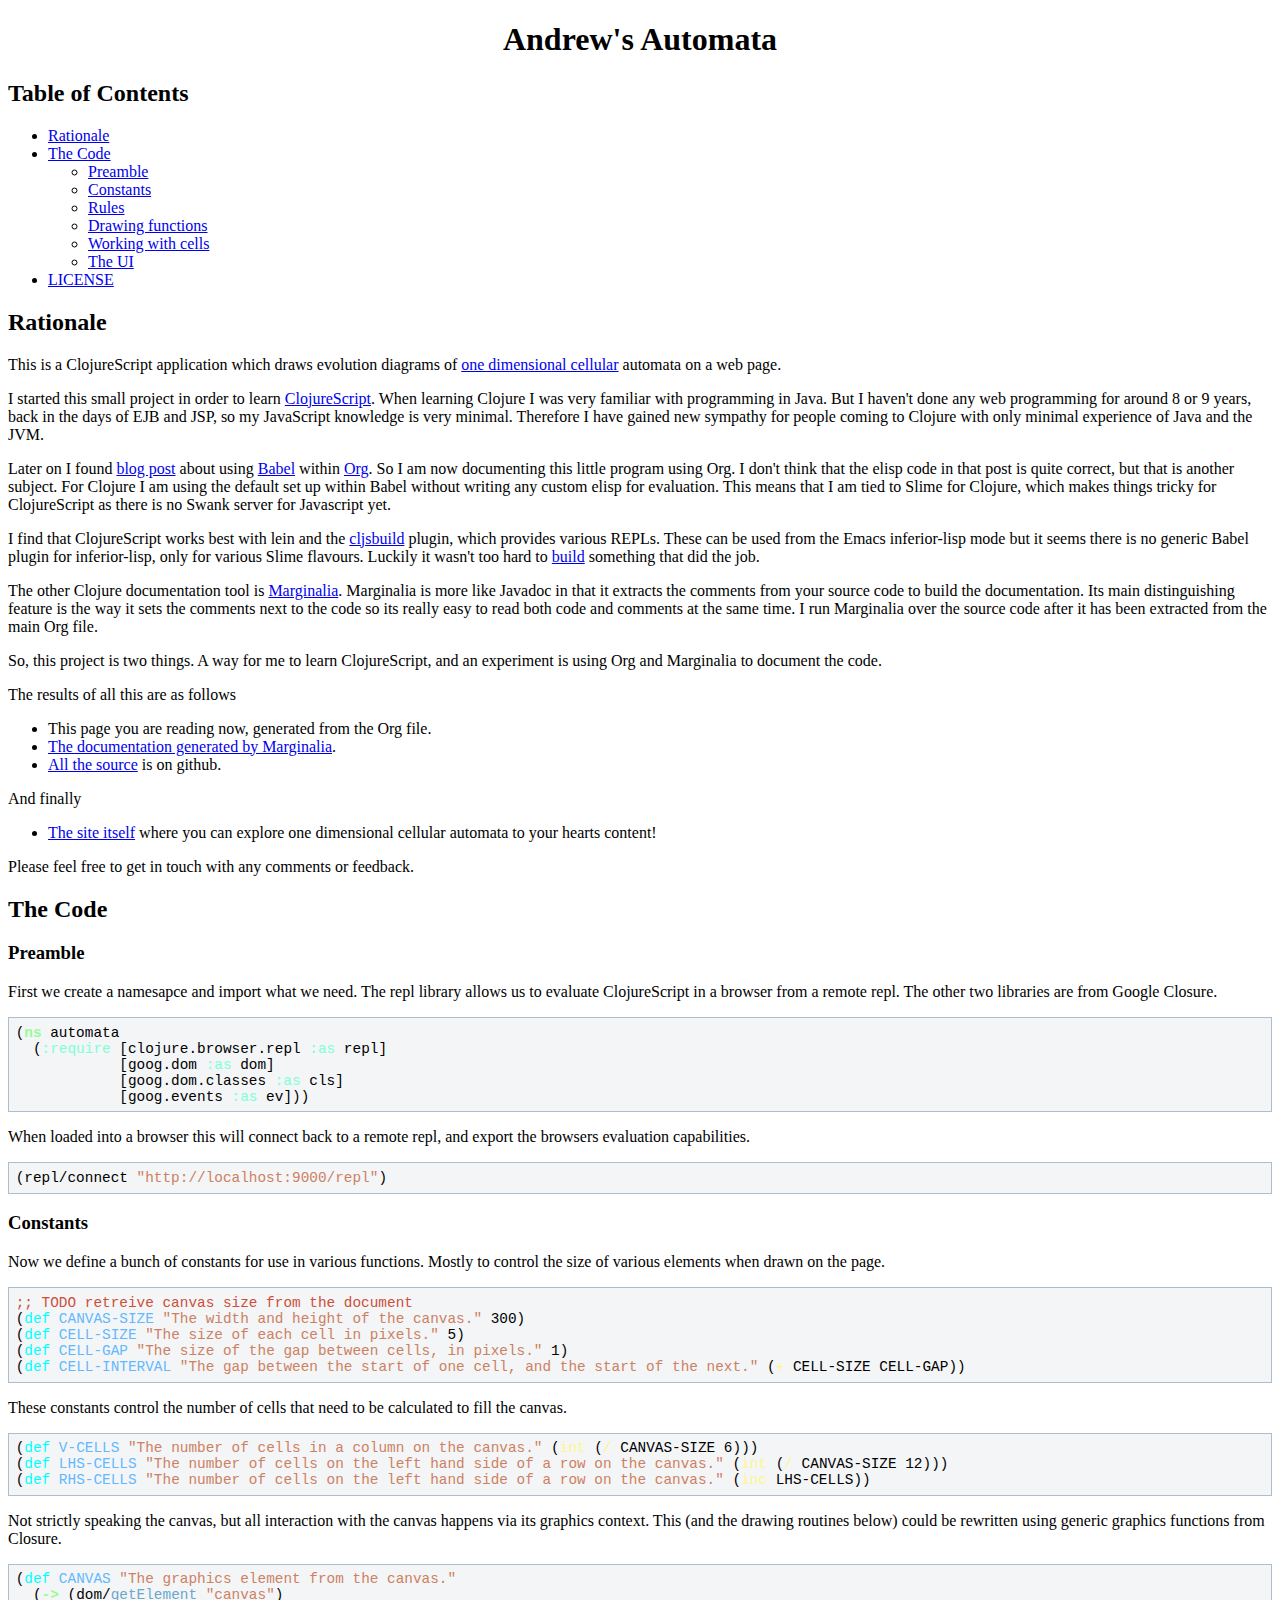
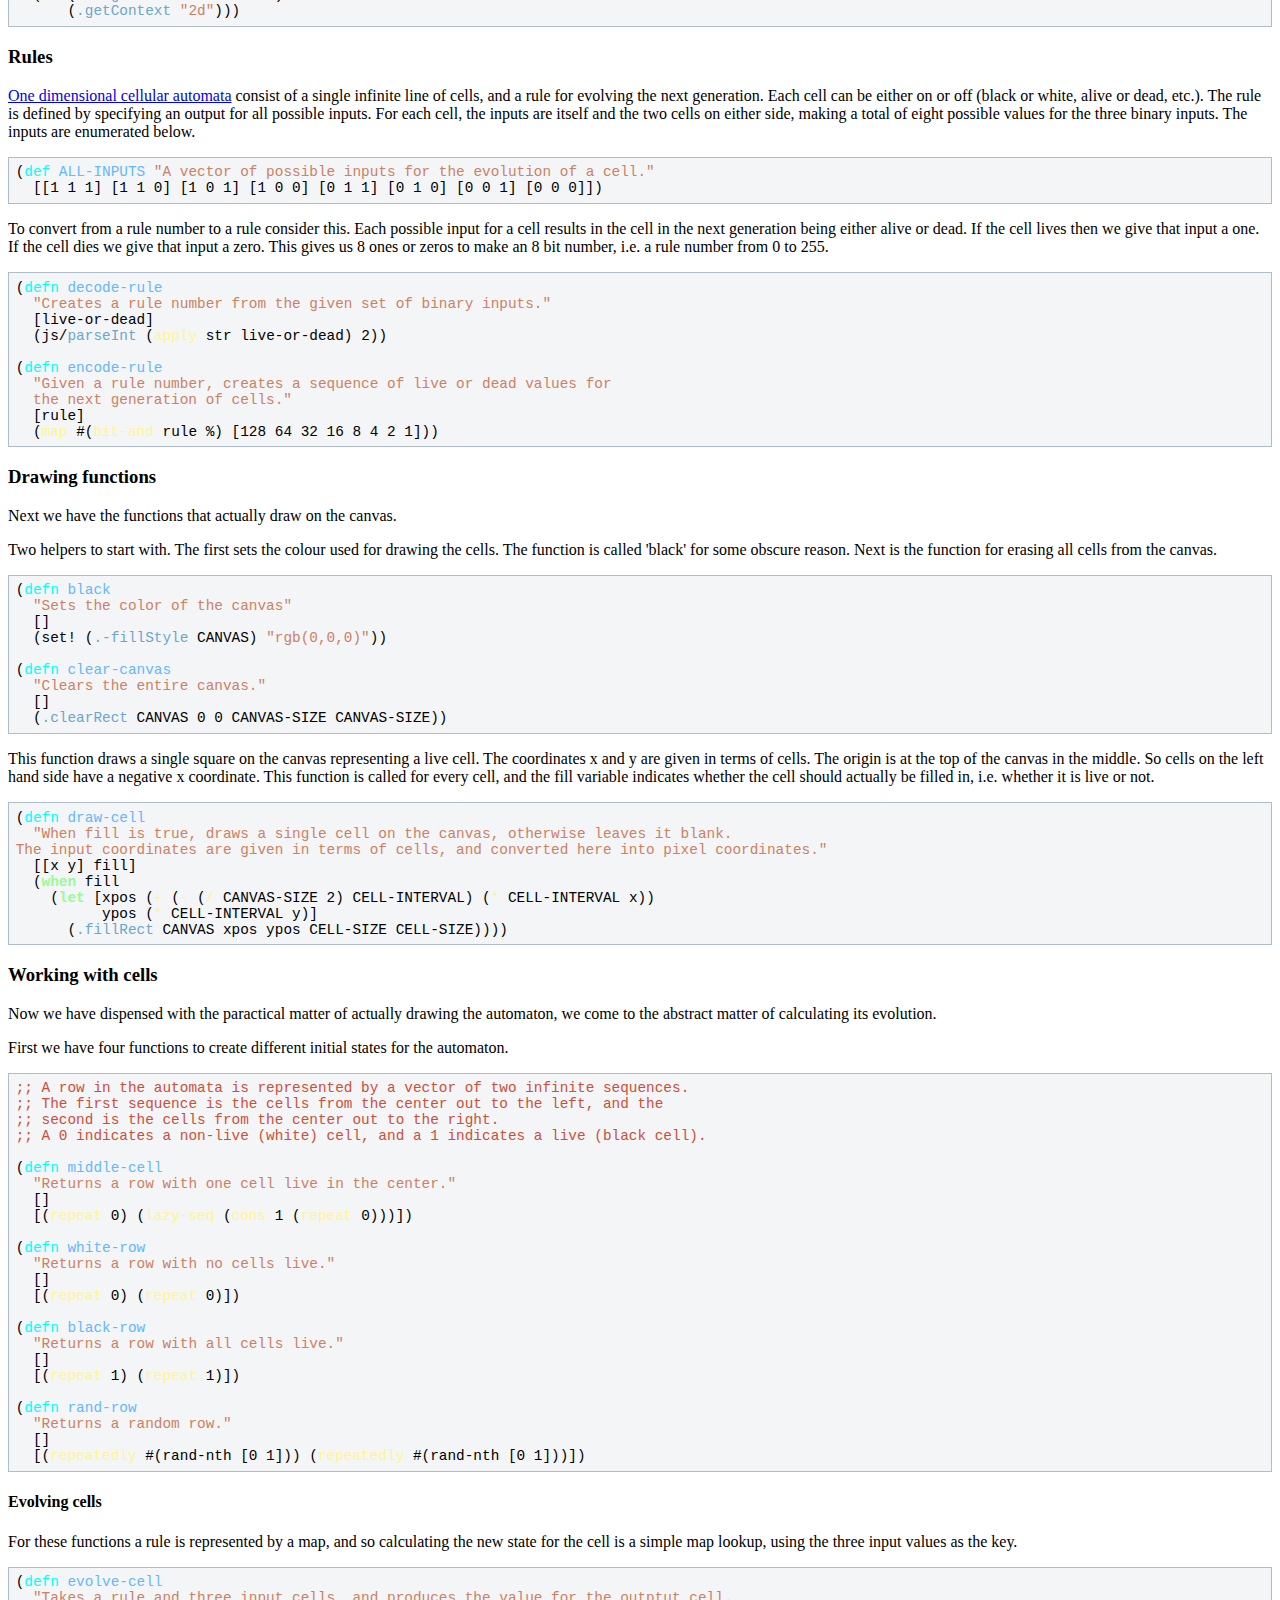
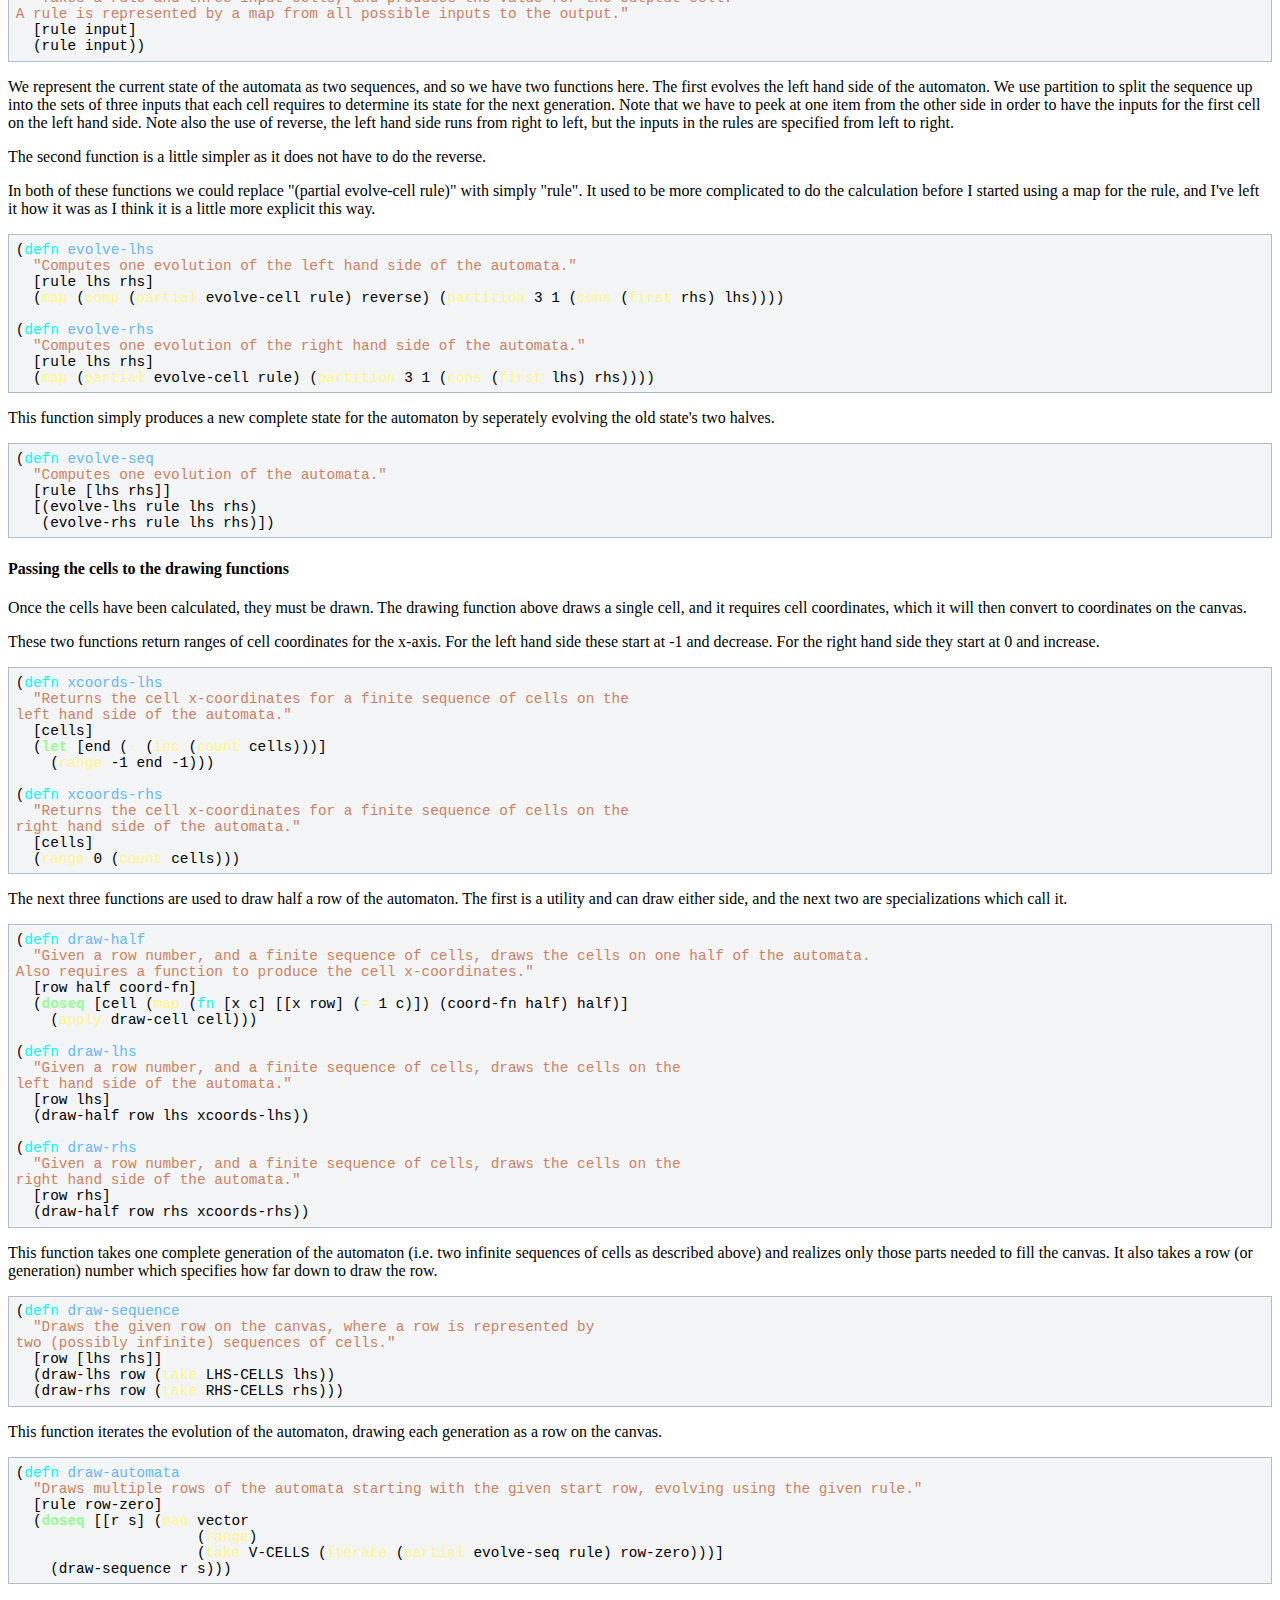
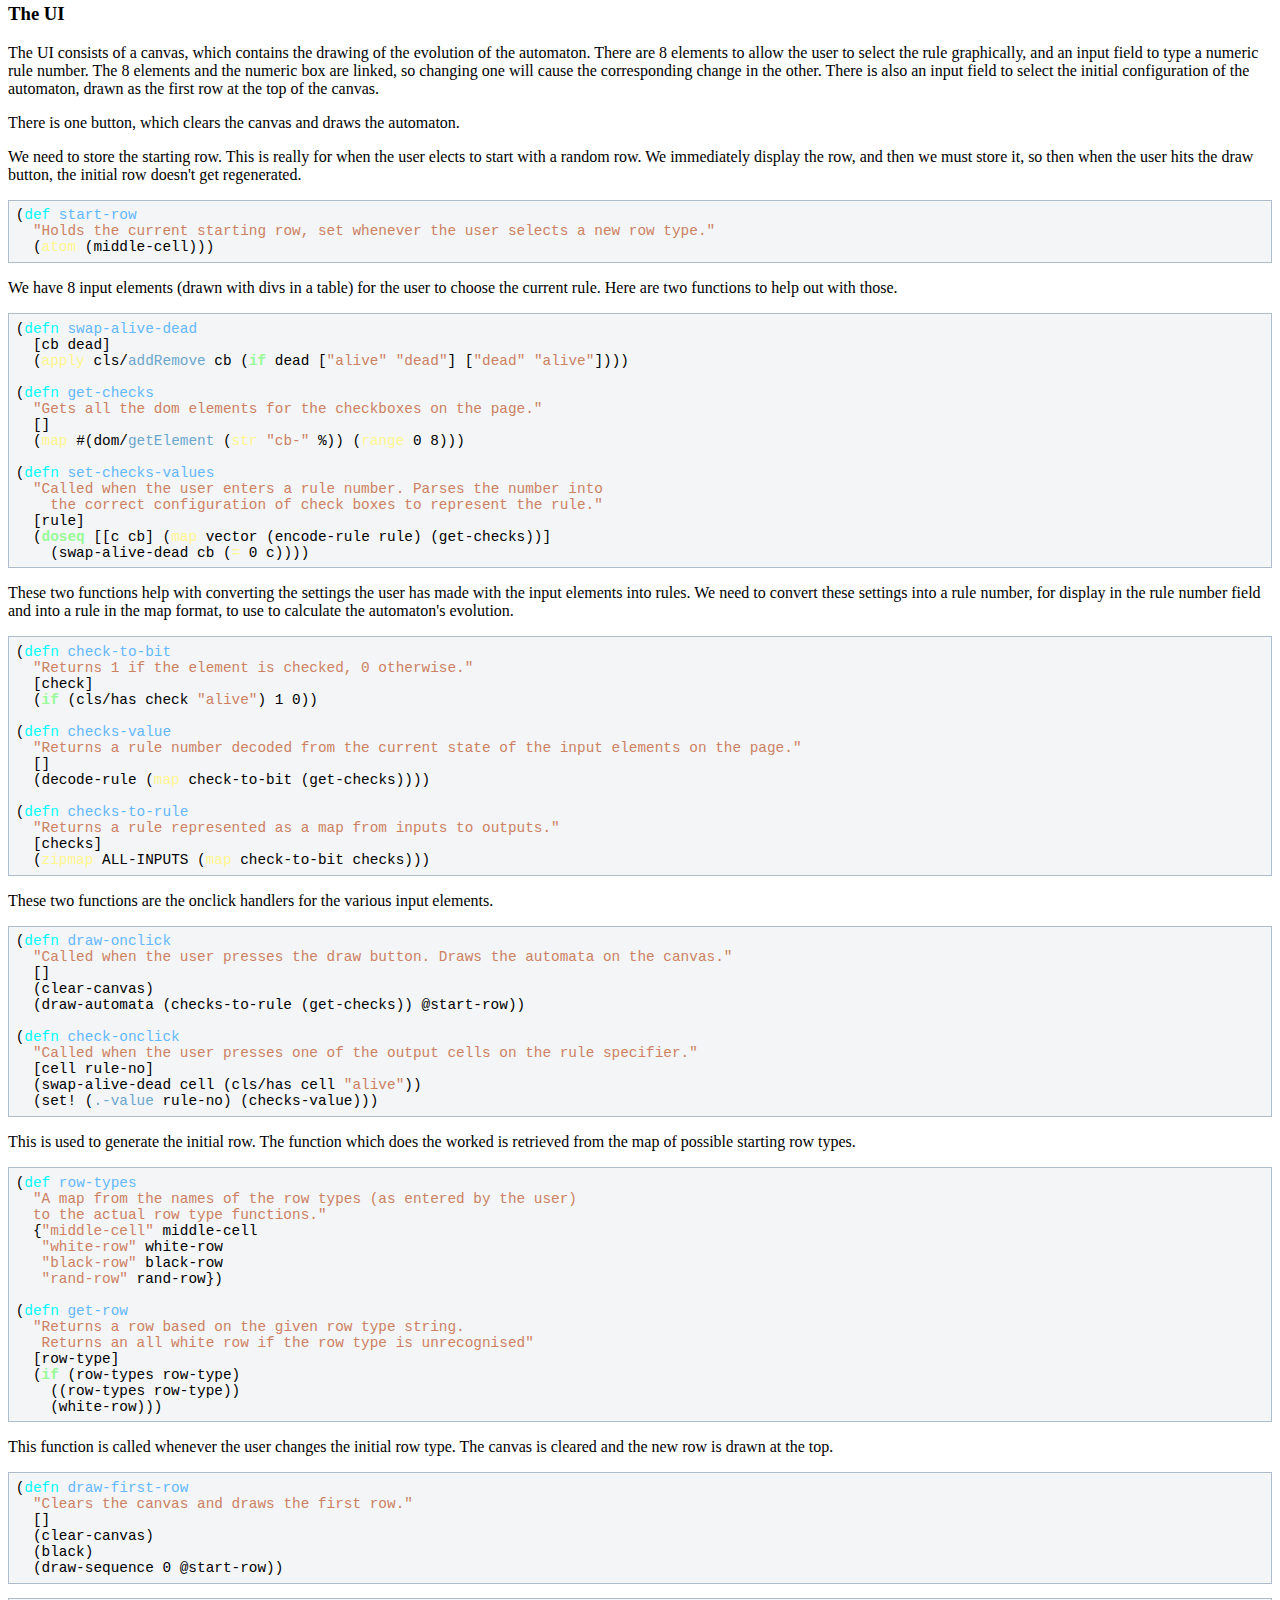
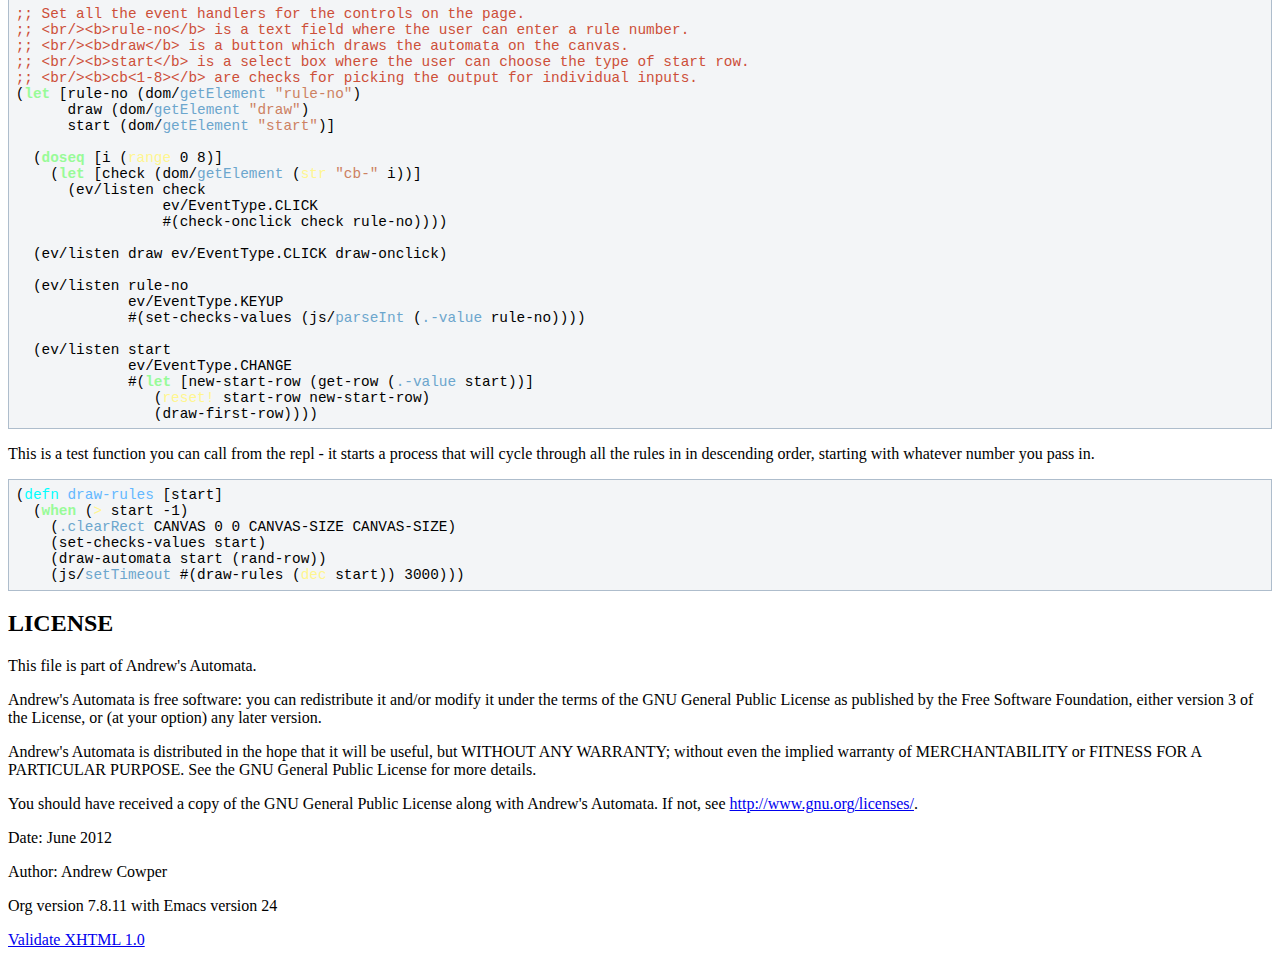
==== commit b15e2207: "Proof reading documentation" ====
--- a/index.html
+++ b/index.html
@@ -119,7 +119,11 @@
 <h2 id="sec-1">Rationale</h2>
 <div class="outline-text-2" id="text-1">
 
-<p>I started this small project in order to learn <a href="https://github.com/clojure/clojurescript">ClojureScript</a>. When
+<p>This is a ClojureScript application which draws evolution diagrams of
+<a href="http://mathworld.wolfram.com/ElementaryCellularAutomaton.html">one dimensional cellular</a> automata on a web page.
+</p>
+<p>
+I started this small project in order to learn <a href="https://github.com/clojure/clojurescript">ClojureScript</a>. When
 learning Clojure I was very familiar with programming in Java. But I
 haven't done any web programming for around 8 or 9 years, back in the
 days of EJB and JSP, so my JavaScript knowledge is very
@@ -130,21 +134,53 @@
 Later on I found <a href="http://kimavcrp.blogspot.co.uk/2012/05/literate-programming-in-clojure-table.html">blog post</a> about using <a href="http://orgmode.org/worg/org-contrib/babel/">Babel</a> within <a href="http://orgmode.org/">Org</a>. So I am now
 documenting this little program using Org. I don't think that the
 elisp code in that post is quite correct, but that is another
-subject. I am using the default set up for Babel and Clojure without
-writing any custom elisp for evaluation. This means that I am tied to
-Slime for Clojure, which of course makes things tricky for
-ClojureScript as there is no Swank server for Javascript
-yet. ClojureScript works best with lein and the <a href="https://github.com/emezeske/lein-cljsbuild">cljsbuild</a> plugin,
-which provides various REPLs. These can be used from the Emacs
-inferior-lisp mode but strangely, there is no Babel plugin for
-inferior-lisp, only for various Slime flavours. 
-</p>
-<p>
-It wasn't too hard to <a href="http://github.com/bloat/babel-clojurescript">build</a> something that did the job.
+subject. For Clojure I am using the default set up within Babel
+without writing any custom elisp for evaluation. This means that I am
+tied to Slime for Clojure, which makes things tricky for ClojureScript
+as there is no Swank server for Javascript yet. 
+</p>
+<p>
+I find that ClojureScript works best with lein and the <a href="https://github.com/emezeske/lein-cljsbuild">cljsbuild</a>
+plugin, which provides various REPLs. These can be used from the Emacs
+inferior-lisp mode but it seems there is no generic Babel plugin for
+inferior-lisp, only for various Slime flavours. Luckily it wasn't too
+hard to <a href="http://github.com/bloat/babel-clojurescript">build</a> something that did the job.
+</p>
+<p>
+The other Clojure documentation tool is <a href="https://github.com/fogus/marginalia">Marginalia</a>. Marginalia is more
+like Javadoc in that it extracts the comments from your source code to
+build the documentation. Its main distinguishing feature is the way it
+sets the comments next to the code so its really easy to read both
+code and comments at the same time. I run Marginalia over the source
+code after it has been extracted from the main Org file.
 </p>
 <p>
 So, this project is two things. A way for me to learn ClojureScript,
 and an experiment is using Org and Marginalia to document the code.
+</p>
+<p>
+The results of all this are as follows
+</p><ul>
+<li>This page you are reading now, generated from the Org file.
+</li>
+<li><a href="http://git.slothrop.net/automata/marginalia.html">The documentation generated by Marginalia</a>.
+</li>
+<li><a href="https://github.com/bloat/automata">All the source</a> is on github.
+</li>
+</ul>
+
+
+<p>
+And finally 
+</p><ul>
+<li><a href="http://git.slothrop.net/automata/site/automata.html">The site itself</a> where you can explore one dimensional cellular
+   automata to your hearts content!
+</li>
+</ul>
+
+
+<p>
+Please feel free to get in touch with any comments or feedback.
 </p></div>
 
 </div>
@@ -167,11 +203,11 @@
 
 
 
-<pre class="src src-clojurescript">(<span style="font-weight: bold;">ns</span> automata
-  (<span style="font-weight: bold; text-decoration: underline;">:require</span> [clojure.browser.repl <span style="font-weight: bold; text-decoration: underline;">:as</span> repl]
-            [goog.dom <span style="font-weight: bold; text-decoration: underline;">:as</span> dom]
-            [goog.dom.classes <span style="font-weight: bold; text-decoration: underline;">:as</span> cls]
-            [goog.events <span style="font-weight: bold; text-decoration: underline;">:as</span> ev]))
+<pre class="src src-clojurescript">(<span style="color: #98fb98; font-weight: bold;">ns</span> automata
+  (<span style="color: #7fffd4;">:require</span> [clojure.browser.repl <span style="color: #7fffd4;">:as</span> repl]
+            [goog.dom <span style="color: #7fffd4;">:as</span> dom]
+            [goog.dom.classes <span style="color: #7fffd4;">:as</span> cls]
+            [goog.events <span style="color: #7fffd4;">:as</span> ev]))
 </pre>
 
 
@@ -181,7 +217,7 @@
 </p>
 
 
-<pre class="src src-clojurescript">(repl/connect <span style="font-style: italic;">"http://localhost:9000/repl"</span>)
+<pre class="src src-clojurescript">(repl/connect <span style="color: #cd8162;">"http://localhost:9000/repl"</span>)
 </pre>
 
 
@@ -199,11 +235,11 @@
 </p>
 
 
-<pre class="src src-clojurescript"><span style="font-weight: bold; font-style: italic;">;; </span><span style="font-weight: bold; font-style: italic;">TODO retreive canvas size from the document</span>
-(<span style="font-weight: bold;">def</span> <span style="font-weight: bold;">CANVAS-SIZE</span> <span style="font-style: italic;">"The width and height of the canvas."</span> 300)
-(<span style="font-weight: bold;">def</span> <span style="font-weight: bold;">CELL-SIZE</span> <span style="font-style: italic;">"The size of each cell in pixels."</span> 5)
-(<span style="font-weight: bold;">def</span> <span style="font-weight: bold;">CELL-GAP</span> <span style="font-style: italic;">"The size of the gap between cells, in pixels."</span> 1)
-(<span style="font-weight: bold;">def</span> <span style="font-weight: bold;">CELL-INTERVAL</span> <span style="font-style: italic;">"The gap between the start of one cell, and the start of the next."</span> (<span style="font-weight: bold; font-style: italic;">+</span> CELL-SIZE CELL-GAP))
+<pre class="src src-clojurescript"><span style="color: #cd4f39;">;; </span><span style="color: #cd4f39;">TODO retreive canvas size from the document</span>
+(<span style="color: #00ffff;">def</span> <span style="color: #63b8ff;">CANVAS-SIZE</span> <span style="color: #cd8162;">"The width and height of the canvas."</span> 300)
+(<span style="color: #00ffff;">def</span> <span style="color: #63b8ff;">CELL-SIZE</span> <span style="color: #cd8162;">"The size of each cell in pixels."</span> 5)
+(<span style="color: #00ffff;">def</span> <span style="color: #63b8ff;">CELL-GAP</span> <span style="color: #cd8162;">"The size of the gap between cells, in pixels."</span> 1)
+(<span style="color: #00ffff;">def</span> <span style="color: #63b8ff;">CELL-INTERVAL</span> <span style="color: #cd8162;">"The gap between the start of one cell, and the start of the next."</span> (<span style="color: #fff68f;">+</span> CELL-SIZE CELL-GAP))
 </pre>
 
 
@@ -213,9 +249,9 @@
 </p>
 
 
-<pre class="src src-clojurescript">(<span style="font-weight: bold;">def</span> <span style="font-weight: bold;">V-CELLS</span> <span style="font-style: italic;">"The number of cells in a column on the canvas."</span> (<span style="font-weight: bold; font-style: italic;">int</span> (<span style="font-weight: bold; font-style: italic;">/</span> CANVAS-SIZE 6)))
-(<span style="font-weight: bold;">def</span> <span style="font-weight: bold;">LHS-CELLS</span> <span style="font-style: italic;">"The number of cells on the left hand side of a row on the canvas."</span> (<span style="font-weight: bold; font-style: italic;">int</span> (<span style="font-weight: bold; font-style: italic;">/</span> CANVAS-SIZE 12)))
-(<span style="font-weight: bold;">def</span> <span style="font-weight: bold;">RHS-CELLS</span> <span style="font-style: italic;">"The number of cells on the left hand side of a row on the canvas."</span> (<span style="font-weight: bold; font-style: italic;">inc</span> LHS-CELLS))
+<pre class="src src-clojurescript">(<span style="color: #00ffff;">def</span> <span style="color: #63b8ff;">V-CELLS</span> <span style="color: #cd8162;">"The number of cells in a column on the canvas."</span> (<span style="color: #fff68f;">int</span> (<span style="color: #fff68f;">/</span> CANVAS-SIZE 6)))
+(<span style="color: #00ffff;">def</span> <span style="color: #63b8ff;">LHS-CELLS</span> <span style="color: #cd8162;">"The number of cells on the left hand side of a row on the canvas."</span> (<span style="color: #fff68f;">int</span> (<span style="color: #fff68f;">/</span> CANVAS-SIZE 12)))
+(<span style="color: #00ffff;">def</span> <span style="color: #63b8ff;">RHS-CELLS</span> <span style="color: #cd8162;">"The number of cells on the left hand side of a row on the canvas."</span> (<span style="color: #fff68f;">inc</span> LHS-CELLS))
 </pre>
 
 
@@ -227,9 +263,9 @@
 </p>
 
 
-<pre class="src src-clojurescript">(<span style="font-weight: bold;">def</span> <span style="font-weight: bold;">CANVAS</span> <span style="font-style: italic;">"The graphics element from the canvas."</span>
-  (<span style="font-weight: bold;">-&gt;</span> (dom/<span style="font-weight: bold;">getElement</span> <span style="font-style: italic;">"canvas"</span>)
-      (<span style="font-weight: bold;">.getContext</span> <span style="font-style: italic;">"2d"</span>)))
+<pre class="src src-clojurescript">(<span style="color: #00ffff;">def</span> <span style="color: #63b8ff;">CANVAS</span> <span style="color: #cd8162;">"The graphics element from the canvas."</span>
+  (<span style="color: #98fb98; font-weight: bold;">-&gt;</span> (dom/<span style="color: #6ca6cd;">getElement</span> <span style="color: #cd8162;">"canvas"</span>)
+      (<span style="color: #6ca6cd;">.getContext</span> <span style="color: #cd8162;">"2d"</span>)))
 </pre>
 
 </div>
@@ -240,7 +276,7 @@
 <h3 id="sec-2-3">Rules</h3>
 <div class="outline-text-3" id="text-2-3">
 
-<p><a href="http://en.wikipedia.org/wiki/Cellular_automaton#Elementary_cellular_automata">1 dimensional cellular automata</a> consist of a single infinite line of
+<p><a href="http://en.wikipedia.org/wiki/Cellular_automaton#Elementary_cellular_automata">One dimensional cellular automata</a> consist of a single infinite line of
 cells, and a rule for evolving the next generation. Each cell can be
 either on or off (black or white, alive or dead, etc.). The rule is
 defined by specifying an output for all possible inputs. For each
@@ -250,7 +286,7 @@
 </p>
 
 
-<pre class="src src-clojurescript">(<span style="font-weight: bold;">def</span> <span style="font-weight: bold;">ALL-INPUTS</span> <span style="font-style: italic;">"A vector of possible inputs for the evolution of a cell."</span>
+<pre class="src src-clojurescript">(<span style="color: #00ffff;">def</span> <span style="color: #63b8ff;">ALL-INPUTS</span> <span style="color: #cd8162;">"A vector of possible inputs for the evolution of a cell."</span>
   [[1 1 1] [1 1 0] [1 0 1] [1 0 0] [0 1 1] [0 1 0] [0 0 1] [0 0 0]])
 </pre>
 
@@ -264,16 +300,16 @@
 </p>
 
 
-<pre class="src src-clojurescript">(<span style="font-weight: bold;">defn</span> <span style="font-weight: bold;">decode-rule</span>
-  <span style="font-style: italic;">"Creates a rule number from the given set of binary inputs."</span>
+<pre class="src src-clojurescript">(<span style="color: #00ffff;">defn</span> <span style="color: #63b8ff;">decode-rule</span>
+  <span style="color: #cd8162;">"Creates a rule number from the given set of binary inputs."</span>
   [live-or-dead]
-  (js/<span style="font-weight: bold;">parseInt</span> (<span style="font-weight: bold; font-style: italic;">apply</span> str live-or-dead) 2))
-
-(<span style="font-weight: bold;">defn</span> <span style="font-weight: bold;">encode-rule</span>
-  <span style="font-style: italic;">"Given a rule number, creates a sequence of live or dead values for</span>
-<span style="font-style: italic;">  the next generation of cells."</span>
+  (js/<span style="color: #6ca6cd;">parseInt</span> (<span style="color: #fff68f;">apply</span> str live-or-dead) 2))
+
+(<span style="color: #00ffff;">defn</span> <span style="color: #63b8ff;">encode-rule</span>
+  <span style="color: #cd8162;">"Given a rule number, creates a sequence of live or dead values for</span>
+<span style="color: #cd8162;">  the next generation of cells."</span>
   [rule]
-  (<span style="font-weight: bold; font-style: italic;">map</span> #(<span style="font-weight: bold; font-style: italic;">bit-and</span> rule %) [128 64 32 16 8 4 2 1]))
+  (<span style="color: #fff68f;">map</span> #(<span style="color: #fff68f;">bit-and</span> rule %) [128 64 32 16 8 4 2 1]))
 </pre>
 
 </div>
@@ -293,15 +329,15 @@
 </p>
 
 
-<pre class="src src-clojurescript">(<span style="font-weight: bold;">defn</span> <span style="font-weight: bold;">black</span> 
-  <span style="font-style: italic;">"Sets the color of the canvas"</span>
-  []
-  (set! (<span style="font-weight: bold;">.-fillStyle</span> CANVAS) <span style="font-style: italic;">"rgb(0,0,0)"</span>))
-
-(<span style="font-weight: bold;">defn</span> <span style="font-weight: bold;">clear-canvas</span>
-  <span style="font-style: italic;">"Clears the entire canvas."</span>
-  []
-  (<span style="font-weight: bold;">.clearRect</span> CANVAS 0 0 CANVAS-SIZE CANVAS-SIZE))
+<pre class="src src-clojurescript">(<span style="color: #00ffff;">defn</span> <span style="color: #63b8ff;">black</span> 
+  <span style="color: #cd8162;">"Sets the color of the canvas"</span>
+  []
+  (set! (<span style="color: #6ca6cd;">.-fillStyle</span> CANVAS) <span style="color: #cd8162;">"rgb(0,0,0)"</span>))
+
+(<span style="color: #00ffff;">defn</span> <span style="color: #63b8ff;">clear-canvas</span>
+  <span style="color: #cd8162;">"Clears the entire canvas."</span>
+  []
+  (<span style="color: #6ca6cd;">.clearRect</span> CANVAS 0 0 CANVAS-SIZE CANVAS-SIZE))
 </pre>
 
 
@@ -315,14 +351,14 @@
 </p>
 
 
-<pre class="src src-clojurescript">(<span style="font-weight: bold;">defn</span> <span style="font-weight: bold;">draw-cell</span>
-  <span style="font-style: italic;">"When fill is true, draws a single cell on the canvas, otherwise leaves it blank.</span>
-<span style="font-style: italic;">The input coordinates are given in terms of cells, and converted here into pixel coordinates."</span>
+<pre class="src src-clojurescript">(<span style="color: #00ffff;">defn</span> <span style="color: #63b8ff;">draw-cell</span>
+  <span style="color: #cd8162;">"When fill is true, draws a single cell on the canvas, otherwise leaves it blank.</span>
+<span style="color: #cd8162;">The input coordinates are given in terms of cells, and converted here into pixel coordinates."</span>
   [[x y] fill]
-  (<span style="font-weight: bold;">when</span> fill
-    (<span style="font-weight: bold;">let</span> [xpos (<span style="font-weight: bold; font-style: italic;">+</span> (<span style="font-weight: bold; font-style: italic;">-</span> (<span style="font-weight: bold; font-style: italic;">/</span> CANVAS-SIZE 2) CELL-INTERVAL) (<span style="font-weight: bold; font-style: italic;">*</span> CELL-INTERVAL x))
-          ypos (<span style="font-weight: bold; font-style: italic;">*</span> CELL-INTERVAL y)]
-      (<span style="font-weight: bold;">.fillRect</span> CANVAS xpos ypos CELL-SIZE CELL-SIZE))))
+  (<span style="color: #98fb98; font-weight: bold;">when</span> fill
+    (<span style="color: #98fb98; font-weight: bold;">let</span> [xpos (<span style="color: #fff68f;">+</span> (<span style="color: #fff68f;">-</span> (<span style="color: #fff68f;">/</span> CANVAS-SIZE 2) CELL-INTERVAL) (<span style="color: #fff68f;">*</span> CELL-INTERVAL x))
+          ypos (<span style="color: #fff68f;">*</span> CELL-INTERVAL y)]
+      (<span style="color: #6ca6cd;">.fillRect</span> CANVAS xpos ypos CELL-SIZE CELL-SIZE))))
 </pre>
 
 
@@ -344,30 +380,30 @@
 
 
 
-<pre class="src src-clojurescript"><span style="font-weight: bold; font-style: italic;">;; </span><span style="font-weight: bold; font-style: italic;">A row in the automata is represented by a vector of two infinite sequences.</span>
-<span style="font-weight: bold; font-style: italic;">;; </span><span style="font-weight: bold; font-style: italic;">The first sequence is the cells from the center out to the left, and the</span>
-<span style="font-weight: bold; font-style: italic;">;; </span><span style="font-weight: bold; font-style: italic;">second is the cells from the center out to the right.</span>
-<span style="font-weight: bold; font-style: italic;">;; </span><span style="font-weight: bold; font-style: italic;">A 0 indicates a non-live (white) cell, and a 1 indicates a live (black cell).</span>
-
-(<span style="font-weight: bold;">defn</span> <span style="font-weight: bold;">middle-cell</span>
-  <span style="font-style: italic;">"Returns a row with one cell live in the center."</span>
-  []
-  [(<span style="font-weight: bold; font-style: italic;">repeat</span> 0) (<span style="font-weight: bold; font-style: italic;">lazy-seq</span> (<span style="font-weight: bold; font-style: italic;">cons</span> 1 (<span style="font-weight: bold; font-style: italic;">repeat</span> 0)))])
-
-(<span style="font-weight: bold;">defn</span> <span style="font-weight: bold;">white-row</span>
-  <span style="font-style: italic;">"Returns a row with no cells live."</span>
-  []
-  [(<span style="font-weight: bold; font-style: italic;">repeat</span> 0) (<span style="font-weight: bold; font-style: italic;">repeat</span> 0)])
-
-(<span style="font-weight: bold;">defn</span> <span style="font-weight: bold;">black-row</span>
-  <span style="font-style: italic;">"Returns a row with all cells live."</span>
-  []
-  [(<span style="font-weight: bold; font-style: italic;">repeat</span> 1) (<span style="font-weight: bold; font-style: italic;">repeat</span> 1)])
-
-(<span style="font-weight: bold;">defn</span> <span style="font-weight: bold;">rand-row</span>
-  <span style="font-style: italic;">"Returns a random row."</span>
-  []
-  [(<span style="font-weight: bold; font-style: italic;">repeatedly</span> #(rand-nth [0 1])) (<span style="font-weight: bold; font-style: italic;">repeatedly</span> #(rand-nth [0 1]))])
+<pre class="src src-clojurescript"><span style="color: #cd4f39;">;; </span><span style="color: #cd4f39;">A row in the automata is represented by a vector of two infinite sequences.</span>
+<span style="color: #cd4f39;">;; </span><span style="color: #cd4f39;">The first sequence is the cells from the center out to the left, and the</span>
+<span style="color: #cd4f39;">;; </span><span style="color: #cd4f39;">second is the cells from the center out to the right.</span>
+<span style="color: #cd4f39;">;; </span><span style="color: #cd4f39;">A 0 indicates a non-live (white) cell, and a 1 indicates a live (black cell).</span>
+
+(<span style="color: #00ffff;">defn</span> <span style="color: #63b8ff;">middle-cell</span>
+  <span style="color: #cd8162;">"Returns a row with one cell live in the center."</span>
+  []
+  [(<span style="color: #fff68f;">repeat</span> 0) (<span style="color: #fff68f;">lazy-seq</span> (<span style="color: #fff68f;">cons</span> 1 (<span style="color: #fff68f;">repeat</span> 0)))])
+
+(<span style="color: #00ffff;">defn</span> <span style="color: #63b8ff;">white-row</span>
+  <span style="color: #cd8162;">"Returns a row with no cells live."</span>
+  []
+  [(<span style="color: #fff68f;">repeat</span> 0) (<span style="color: #fff68f;">repeat</span> 0)])
+
+(<span style="color: #00ffff;">defn</span> <span style="color: #63b8ff;">black-row</span>
+  <span style="color: #cd8162;">"Returns a row with all cells live."</span>
+  []
+  [(<span style="color: #fff68f;">repeat</span> 1) (<span style="color: #fff68f;">repeat</span> 1)])
+
+(<span style="color: #00ffff;">defn</span> <span style="color: #63b8ff;">rand-row</span>
+  <span style="color: #cd8162;">"Returns a random row."</span>
+  []
+  [(<span style="color: #fff68f;">repeatedly</span> #(rand-nth [0 1])) (<span style="color: #fff68f;">repeatedly</span> #(rand-nth [0 1]))])
 </pre>
 
 
@@ -385,9 +421,9 @@
 </p>
 
 
-<pre class="src src-clojurescript">(<span style="font-weight: bold;">defn</span> <span style="font-weight: bold;">evolve-cell</span>
-  <span style="font-style: italic;">"Takes a rule and three input cells, and produces the value for the outptut cell.</span>
-<span style="font-style: italic;">A rule is represented by a map from all possible inputs to the output."</span>
+<pre class="src src-clojurescript">(<span style="color: #00ffff;">defn</span> <span style="color: #63b8ff;">evolve-cell</span>
+  <span style="color: #cd8162;">"Takes a rule and three input cells, and produces the value for the outptut cell.</span>
+<span style="color: #cd8162;">A rule is represented by a map from all possible inputs to the output."</span>
   [rule input]
   (rule input))
 </pre>
@@ -415,15 +451,15 @@
 </p>
 
 
-<pre class="src src-clojurescript">(<span style="font-weight: bold;">defn</span> <span style="font-weight: bold;">evolve-lhs</span>
-  <span style="font-style: italic;">"Computes one evolution of the left hand side of the automata."</span>
+<pre class="src src-clojurescript">(<span style="color: #00ffff;">defn</span> <span style="color: #63b8ff;">evolve-lhs</span>
+  <span style="color: #cd8162;">"Computes one evolution of the left hand side of the automata."</span>
   [rule lhs rhs]
-  (<span style="font-weight: bold; font-style: italic;">map</span> (<span style="font-weight: bold; font-style: italic;">comp</span> (<span style="font-weight: bold; font-style: italic;">partial</span> evolve-cell rule) reverse) (<span style="font-weight: bold; font-style: italic;">partition</span> 3 1 (<span style="font-weight: bold; font-style: italic;">cons</span> (<span style="font-weight: bold; font-style: italic;">first</span> rhs) lhs))))
-
-(<span style="font-weight: bold;">defn</span> <span style="font-weight: bold;">evolve-rhs</span>
-  <span style="font-style: italic;">"Computes one evolution of the right hand side of the automata."</span>
+  (<span style="color: #fff68f;">map</span> (<span style="color: #fff68f;">comp</span> (<span style="color: #fff68f;">partial</span> evolve-cell rule) reverse) (<span style="color: #fff68f;">partition</span> 3 1 (<span style="color: #fff68f;">cons</span> (<span style="color: #fff68f;">first</span> rhs) lhs))))
+
+(<span style="color: #00ffff;">defn</span> <span style="color: #63b8ff;">evolve-rhs</span>
+  <span style="color: #cd8162;">"Computes one evolution of the right hand side of the automata."</span>
   [rule lhs rhs]
-  (<span style="font-weight: bold; font-style: italic;">map</span> (<span style="font-weight: bold; font-style: italic;">partial</span> evolve-cell rule) (<span style="font-weight: bold; font-style: italic;">partition</span> 3 1 (<span style="font-weight: bold; font-style: italic;">cons</span> (<span style="font-weight: bold; font-style: italic;">first</span> lhs) rhs))))
+  (<span style="color: #fff68f;">map</span> (<span style="color: #fff68f;">partial</span> evolve-cell rule) (<span style="color: #fff68f;">partition</span> 3 1 (<span style="color: #fff68f;">cons</span> (<span style="color: #fff68f;">first</span> lhs) rhs))))
 </pre>
 
 
@@ -433,8 +469,8 @@
 </p>
 
 
-<pre class="src src-clojurescript">(<span style="font-weight: bold;">defn</span> <span style="font-weight: bold;">evolve-seq</span>
-  <span style="font-style: italic;">"Computes one evolution of the automata."</span>
+<pre class="src src-clojurescript">(<span style="color: #00ffff;">defn</span> <span style="color: #63b8ff;">evolve-seq</span>
+  <span style="color: #cd8162;">"Computes one evolution of the automata."</span>
   [rule [lhs rhs]]
   [(evolve-lhs rule lhs rhs)
    (evolve-rhs rule lhs rhs)])
@@ -450,69 +486,73 @@
 <div class="outline-text-4" id="text-2-5-2">
 
 <p>Once the cells have been calculated, they must be drawn. The drawing
-function above draws a single cell, and it requires cell coordinated,
+function above draws a single cell, and it requires cell coordinates,
 which it will then convert to coordinates on the canvas.
 </p>
 <p>
-These two functions return ranges of cell coordinates. For the left
-hand side these start at -1 and decrease. For the right hand side they
-start at 0 and increase.
-</p>
-
-
-<pre class="src src-clojurescript">(<span style="font-weight: bold;">defn</span> <span style="font-weight: bold;">xcoords-lhs</span>
-  <span style="font-style: italic;">"Returns the cell x-coordinates for a finite sequence of cells on the</span>
-<span style="font-style: italic;">left hand side of the automata."</span>
+These two functions return ranges of cell coordinates for the
+x-axis. For the left hand side these start at -1 and decrease. For the
+right hand side they start at 0 and increase.
+</p>
+
+
+<pre class="src src-clojurescript">(<span style="color: #00ffff;">defn</span> <span style="color: #63b8ff;">xcoords-lhs</span>
+  <span style="color: #cd8162;">"Returns the cell x-coordinates for a finite sequence of cells on the</span>
+<span style="color: #cd8162;">left hand side of the automata."</span>
   [cells]
-  (<span style="font-weight: bold;">let</span> [end (<span style="font-weight: bold; font-style: italic;">-</span> (<span style="font-weight: bold; font-style: italic;">inc</span> (<span style="font-weight: bold; font-style: italic;">count</span> cells)))]
-    (<span style="font-weight: bold; font-style: italic;">range</span> -1 end -1)))
-
-(<span style="font-weight: bold;">defn</span> <span style="font-weight: bold;">xcoords-rhs</span>
-  <span style="font-style: italic;">"Returns the cell x-coordinates for a finite sequence of cells on the</span>
-<span style="font-style: italic;">right hand side of the automata."</span>
+  (<span style="color: #98fb98; font-weight: bold;">let</span> [end (<span style="color: #fff68f;">-</span> (<span style="color: #fff68f;">inc</span> (<span style="color: #fff68f;">count</span> cells)))]
+    (<span style="color: #fff68f;">range</span> -1 end -1)))
+
+(<span style="color: #00ffff;">defn</span> <span style="color: #63b8ff;">xcoords-rhs</span>
+  <span style="color: #cd8162;">"Returns the cell x-coordinates for a finite sequence of cells on the</span>
+<span style="color: #cd8162;">right hand side of the automata."</span>
   [cells]
-  (<span style="font-weight: bold; font-style: italic;">range</span> 0 (<span style="font-weight: bold; font-style: italic;">count</span> cells)))
-</pre>
-
-
-<p>
-The next three functions are used to draw half a row of the automaton.
-</p>
-
-
-<pre class="src src-clojurescript">(<span style="font-weight: bold;">defn</span> <span style="font-weight: bold;">draw-half</span>
-  <span style="font-style: italic;">"Given a row number, and a finite sequence of cells, draws the cells on one half of the automata.</span>
-<span style="font-style: italic;">Also requires a function to produce the cell x-coordinates."</span>
+  (<span style="color: #fff68f;">range</span> 0 (<span style="color: #fff68f;">count</span> cells)))
+</pre>
+
+
+<p>
+The next three functions are used to draw half a row of the
+automaton. The first is a utility and can draw either side, and the
+next two are specializations which call it.
+</p>
+
+
+<pre class="src src-clojurescript">(<span style="color: #00ffff;">defn</span> <span style="color: #63b8ff;">draw-half</span>
+  <span style="color: #cd8162;">"Given a row number, and a finite sequence of cells, draws the cells on one half of the automata.</span>
+<span style="color: #cd8162;">Also requires a function to produce the cell x-coordinates."</span>
   [row half coord-fn]
-  (<span style="font-weight: bold;">doseq</span> [cell (<span style="font-weight: bold; font-style: italic;">map</span> (<span style="font-weight: bold;">fn</span> [x c] [[x row] (<span style="font-weight: bold; font-style: italic;">=</span> 1 c)]) (coord-fn half) half)]
-    (<span style="font-weight: bold; font-style: italic;">apply</span> draw-cell cell)))
-
-(<span style="font-weight: bold;">defn</span> <span style="font-weight: bold;">draw-lhs</span>
-  <span style="font-style: italic;">"Given a row number, and a finite sequence of cells, draws the cells on the</span>
-<span style="font-style: italic;">left hand side of the automata."</span>
+  (<span style="color: #98fb98; font-weight: bold;">doseq</span> [cell (<span style="color: #fff68f;">map</span> (<span style="color: #00ffff;">fn</span> [x c] [[x row] (<span style="color: #fff68f;">=</span> 1 c)]) (coord-fn half) half)]
+    (<span style="color: #fff68f;">apply</span> draw-cell cell)))
+
+(<span style="color: #00ffff;">defn</span> <span style="color: #63b8ff;">draw-lhs</span>
+  <span style="color: #cd8162;">"Given a row number, and a finite sequence of cells, draws the cells on the</span>
+<span style="color: #cd8162;">left hand side of the automata."</span>
   [row lhs]
   (draw-half row lhs xcoords-lhs))
 
-(<span style="font-weight: bold;">defn</span> <span style="font-weight: bold;">draw-rhs</span>
-  <span style="font-style: italic;">"Given a row number, and a finite sequence of cells, draws the cells on the</span>
-<span style="font-style: italic;">right hand side of the automata."</span>
+(<span style="color: #00ffff;">defn</span> <span style="color: #63b8ff;">draw-rhs</span>
+  <span style="color: #cd8162;">"Given a row number, and a finite sequence of cells, draws the cells on the</span>
+<span style="color: #cd8162;">right hand side of the automata."</span>
   [row rhs]
   (draw-half row rhs xcoords-rhs))
 </pre>
 
 
 <p>
-This function takes an infinite set of cells and realizes only those
-parts needed to fill the canvas.
-</p>
-
-
-<pre class="src src-clojurescript">(<span style="font-weight: bold;">defn</span> <span style="font-weight: bold;">draw-sequence</span>
-  <span style="font-style: italic;">"Draws the given row on the canvas, where a row is represented by</span>
-<span style="font-style: italic;">two (possibly infinite) sequences of cells."</span>
+This function takes one complete generation of the automaton (i.e. two
+infinite sequences of cells as described above) and realizes only
+those parts needed to fill the canvas. It also takes a row (or
+generation) number which specifies how far down to draw the row.
+</p>
+
+
+<pre class="src src-clojurescript">(<span style="color: #00ffff;">defn</span> <span style="color: #63b8ff;">draw-sequence</span>
+  <span style="color: #cd8162;">"Draws the given row on the canvas, where a row is represented by</span>
+<span style="color: #cd8162;">two (possibly infinite) sequences of cells."</span>
   [row [lhs rhs]]
-  (draw-lhs row (<span style="font-weight: bold; font-style: italic;">take</span> LHS-CELLS lhs))
-  (draw-rhs row (<span style="font-weight: bold; font-style: italic;">take</span> RHS-CELLS rhs)))
+  (draw-lhs row (<span style="color: #fff68f;">take</span> LHS-CELLS lhs))
+  (draw-rhs row (<span style="color: #fff68f;">take</span> RHS-CELLS rhs)))
 </pre>
 
 
@@ -522,12 +562,12 @@
 </p>
 
 
-<pre class="src src-clojurescript">(<span style="font-weight: bold;">defn</span> <span style="font-weight: bold;">draw-automata</span>
-  <span style="font-style: italic;">"Draws multiple rows of the automata starting with the given start row, evolving using the given rule."</span>
+<pre class="src src-clojurescript">(<span style="color: #00ffff;">defn</span> <span style="color: #63b8ff;">draw-automata</span>
+  <span style="color: #cd8162;">"Draws multiple rows of the automata starting with the given start row, evolving using the given rule."</span>
   [rule row-zero]
-  (<span style="font-weight: bold;">doseq</span> [[r s] (<span style="font-weight: bold; font-style: italic;">map</span> vector
-                     (<span style="font-weight: bold; font-style: italic;">range</span>)
-                     (<span style="font-weight: bold; font-style: italic;">take</span> V-CELLS (<span style="font-weight: bold; font-style: italic;">iterate</span> (<span style="font-weight: bold; font-style: italic;">partial</span> evolve-seq rule) row-zero)))]
+  (<span style="color: #98fb98; font-weight: bold;">doseq</span> [[r s] (<span style="color: #fff68f;">map</span> vector
+                     (<span style="color: #fff68f;">range</span>)
+                     (<span style="color: #fff68f;">take</span> V-CELLS (<span style="color: #fff68f;">iterate</span> (<span style="color: #fff68f;">partial</span> evolve-seq rule) row-zero)))]
     (draw-sequence r s)))
 </pre>
 
@@ -540,7 +580,7 @@
 <h3 id="sec-2-6">The UI</h3>
 <div class="outline-text-3" id="text-2-6">
 
-<p>The UI consists of a canvas, which containst the drawing of the
+<p>The UI consists of a canvas, which contains the drawing of the
 evolution of the automaton. There are 8 elements to allow the user to
 select the rule graphically, and an input field to type a numeric rule
 number. The 8 elements and the numeric box are linked, so changing one
@@ -559,73 +599,79 @@
 </p>
 
 
-<pre class="src src-clojurescript">(<span style="font-weight: bold;">def</span> <span style="font-weight: bold;">start-row</span>
-  <span style="font-style: italic;">"Holds the current starting row, set whenever the user selects a new row type."</span>
-  (<span style="font-weight: bold; font-style: italic;">atom</span> (middle-cell)))
-</pre>
-
-
-<p>
-We have 8 checkboxes for the user to choose the current rule. Here are
-two functions to help out with those.
-</p>
-
-
-<pre class="src src-clojurescript">(<span style="font-weight: bold;">defn</span> <span style="font-weight: bold;">swap-alive-dead</span>
+<pre class="src src-clojurescript">(<span style="color: #00ffff;">def</span> <span style="color: #63b8ff;">start-row</span>
+  <span style="color: #cd8162;">"Holds the current starting row, set whenever the user selects a new row type."</span>
+  (<span style="color: #fff68f;">atom</span> (middle-cell)))
+</pre>
+
+
+<p>
+We have 8 input elements (drawn with divs in a table) for the user to
+choose the current rule. Here are two functions to help out with
+those.
+</p>
+
+
+<pre class="src src-clojurescript">(<span style="color: #00ffff;">defn</span> <span style="color: #63b8ff;">swap-alive-dead</span>
   [cb dead]
-  (<span style="font-weight: bold; font-style: italic;">apply</span> cls/<span style="font-weight: bold;">addRemove</span> cb (<span style="font-weight: bold;">if</span> dead [<span style="font-style: italic;">"alive"</span> <span style="font-style: italic;">"dead"</span>] [<span style="font-style: italic;">"dead"</span> <span style="font-style: italic;">"alive"</span>])))
-
-(<span style="font-weight: bold;">defn</span> <span style="font-weight: bold;">get-checks</span>
-  <span style="font-style: italic;">"Gets all the dom elements for the checkboxes on the page."</span>
-  []
-  (<span style="font-weight: bold; font-style: italic;">map</span> #(dom/<span style="font-weight: bold;">getElement</span> (<span style="font-weight: bold; font-style: italic;">str</span> <span style="font-style: italic;">"cb-"</span> %)) (<span style="font-weight: bold; font-style: italic;">range</span> 0 8)))
-
-(<span style="font-weight: bold;">defn</span> <span style="font-weight: bold;">set-checks-values</span>
-  <span style="font-style: italic;">"Called when the user enters a rule number. Parses the number into</span>
-<span style="font-style: italic;">    the correct configuration of check boxes to represent the rule."</span>
+  (<span style="color: #fff68f;">apply</span> cls/<span style="color: #6ca6cd;">addRemove</span> cb (<span style="color: #98fb98; font-weight: bold;">if</span> dead [<span style="color: #cd8162;">"alive"</span> <span style="color: #cd8162;">"dead"</span>] [<span style="color: #cd8162;">"dead"</span> <span style="color: #cd8162;">"alive"</span>])))
+
+(<span style="color: #00ffff;">defn</span> <span style="color: #63b8ff;">get-checks</span>
+  <span style="color: #cd8162;">"Gets all the dom elements for the checkboxes on the page."</span>
+  []
+  (<span style="color: #fff68f;">map</span> #(dom/<span style="color: #6ca6cd;">getElement</span> (<span style="color: #fff68f;">str</span> <span style="color: #cd8162;">"cb-"</span> %)) (<span style="color: #fff68f;">range</span> 0 8)))
+
+(<span style="color: #00ffff;">defn</span> <span style="color: #63b8ff;">set-checks-values</span>
+  <span style="color: #cd8162;">"Called when the user enters a rule number. Parses the number into</span>
+<span style="color: #cd8162;">    the correct configuration of check boxes to represent the rule."</span>
   [rule]
-  (<span style="font-weight: bold;">doseq</span> [[c cb] (<span style="font-weight: bold; font-style: italic;">map</span> vector (encode-rule rule) (get-checks))]
-    (swap-alive-dead cb (<span style="font-weight: bold; font-style: italic;">=</span> 0 c))))
+  (<span style="color: #98fb98; font-weight: bold;">doseq</span> [[c cb] (<span style="color: #fff68f;">map</span> vector (encode-rule rule) (get-checks))]
+    (swap-alive-dead cb (<span style="color: #fff68f;">=</span> 0 c))))
 </pre>
 
 
 <p>
 These two functions help with converting the settings the user has
-made with the checkboxes into rules. We need to convert these settings
-into a rule number, for display in the rule number field and into a
-rule in the map format, to use to calculate the automaton's evolution.
-</p>
-
-
-<pre class="src src-clojurescript">(<span style="font-weight: bold;">defn</span> <span style="font-weight: bold;">check-to-bit</span>
-  <span style="font-style: italic;">"Returns 1 if the check box is checked, 0 otherwise."</span>
+made with the input elements into rules. We need to convert these
+settings into a rule number, for display in the rule number field and
+into a rule in the map format, to use to calculate the automaton's
+evolution.
+</p>
+
+
+<pre class="src src-clojurescript">(<span style="color: #00ffff;">defn</span> <span style="color: #63b8ff;">check-to-bit</span>
+  <span style="color: #cd8162;">"Returns 1 if the element is checked, 0 otherwise."</span>
   [check]
-  (<span style="font-weight: bold;">if</span> (cls/has check <span style="font-style: italic;">"alive"</span>) 1 0))
-
-(<span style="font-weight: bold;">defn</span> <span style="font-weight: bold;">checks-value</span>
-  <span style="font-style: italic;">"Returns a rule number decoded from the current state of the check boxes on the page."</span>
-  []
-  (decode-rule (<span style="font-weight: bold; font-style: italic;">map</span> check-to-bit (get-checks))))
-
-(<span style="font-weight: bold;">defn</span> <span style="font-weight: bold;">checks-to-rule</span>
-  <span style="font-style: italic;">"Returns a rule represented as a map from inputs to outputs."</span>
+  (<span style="color: #98fb98; font-weight: bold;">if</span> (cls/has check <span style="color: #cd8162;">"alive"</span>) 1 0))
+
+(<span style="color: #00ffff;">defn</span> <span style="color: #63b8ff;">checks-value</span>
+  <span style="color: #cd8162;">"Returns a rule number decoded from the current state of the input elements on the page."</span>
+  []
+  (decode-rule (<span style="color: #fff68f;">map</span> check-to-bit (get-checks))))
+
+(<span style="color: #00ffff;">defn</span> <span style="color: #63b8ff;">checks-to-rule</span>
+  <span style="color: #cd8162;">"Returns a rule represented as a map from inputs to outputs."</span>
   [checks]
-  (<span style="font-weight: bold; font-style: italic;">zipmap</span> ALL-INPUTS (<span style="font-weight: bold; font-style: italic;">map</span> check-to-bit checks)))
-</pre>
-
-
-
-<pre class="src src-clojurescript">(<span style="font-weight: bold;">defn</span> <span style="font-weight: bold;">draw-onclick</span>
-  <span style="font-style: italic;">"Called when the user presses the draw button. Draws the automata on the canvas."</span>
+  (<span style="color: #fff68f;">zipmap</span> ALL-INPUTS (<span style="color: #fff68f;">map</span> check-to-bit checks)))
+</pre>
+
+
+<p>
+These two functions are the onclick handlers for the various input elements. 
+</p>
+
+
+<pre class="src src-clojurescript">(<span style="color: #00ffff;">defn</span> <span style="color: #63b8ff;">draw-onclick</span>
+  <span style="color: #cd8162;">"Called when the user presses the draw button. Draws the automata on the canvas."</span>
   []
   (clear-canvas)
   (draw-automata (checks-to-rule (get-checks)) @start-row))
 
-(<span style="font-weight: bold;">defn</span> <span style="font-weight: bold;">check-onclick</span>
-  <span style="font-style: italic;">"Called when the user presses one of the output cells on the rule specifier."</span>
+(<span style="color: #00ffff;">defn</span> <span style="color: #63b8ff;">check-onclick</span>
+  <span style="color: #cd8162;">"Called when the user presses one of the output cells on the rule specifier."</span>
   [cell rule-no]
-  (swap-alive-dead cell (cls/has cell <span style="font-style: italic;">"alive"</span>))
-  (set! (<span style="font-weight: bold;">.-value</span> rule-no) (checks-value)))
+  (swap-alive-dead cell (cls/has cell <span style="color: #cd8162;">"alive"</span>))
+  (set! (<span style="color: #6ca6cd;">.-value</span> rule-no) (checks-value)))
 </pre>
 
 
@@ -635,18 +681,19 @@
 </p>
 
 
-<pre class="src src-clojurescript">(<span style="font-weight: bold;">def</span> <span style="font-weight: bold;">row-types</span>
-  <span style="font-style: italic;">"A map from the names of the row types (as entered by the user)</span>
-<span style="font-style: italic;">to the actual row type functions."</span>
-  {<span style="font-style: italic;">"middle-cell"</span> middle-cell
-   <span style="font-style: italic;">"white-row"</span> white-row
-   <span style="font-style: italic;">"black-row"</span> black-row
-   <span style="font-style: italic;">"rand-row"</span> rand-row})
-
-(<span style="font-weight: bold;">defn</span> <span style="font-weight: bold;">get-row</span>
-  <span style="font-style: italic;">"Returns a row based on the given row type string."</span>
+<pre class="src src-clojurescript">(<span style="color: #00ffff;">def</span> <span style="color: #63b8ff;">row-types</span>
+  <span style="color: #cd8162;">"A map from the names of the row types (as entered by the user)</span>
+<span style="color: #cd8162;">  to the actual row type functions."</span>
+  {<span style="color: #cd8162;">"middle-cell"</span> middle-cell
+   <span style="color: #cd8162;">"white-row"</span> white-row
+   <span style="color: #cd8162;">"black-row"</span> black-row
+   <span style="color: #cd8162;">"rand-row"</span> rand-row})
+
+(<span style="color: #00ffff;">defn</span> <span style="color: #63b8ff;">get-row</span>
+  <span style="color: #cd8162;">"Returns a row based on the given row type string. </span>
+<span style="color: #cd8162;">   Returns an all white row if the row type is unrecognised"</span>
   [row-type]
-  (<span style="font-weight: bold;">if</span> (row-types row-type)
+  (<span style="color: #98fb98; font-weight: bold;">if</span> (row-types row-type)
     ((row-types row-type))
     (white-row)))
 </pre>
@@ -658,8 +705,8 @@
 </p>
 
 
-<pre class="src src-clojurescript">(<span style="font-weight: bold;">defn</span> <span style="font-weight: bold;">draw-first-row</span>
-  <span style="font-style: italic;">"Clears the canvas and draws the first row."</span>
+<pre class="src src-clojurescript">(<span style="color: #00ffff;">defn</span> <span style="color: #63b8ff;">draw-first-row</span>
+  <span style="color: #cd8162;">"Clears the canvas and draws the first row."</span>
   []
   (clear-canvas)
   (black)
@@ -668,17 +715,17 @@
 
 
 
-<pre class="src src-clojurescript"><span style="font-weight: bold; font-style: italic;">;; </span><span style="font-weight: bold; font-style: italic;">Set all the event handlers for the controls on the page.</span>
-<span style="font-weight: bold; font-style: italic;">;; </span><span style="font-weight: bold; font-style: italic;">&lt;br/&gt;&lt;b&gt;rule-no&lt;/b&gt; is a text field where the user can enter a rule number.</span>
-<span style="font-weight: bold; font-style: italic;">;; </span><span style="font-weight: bold; font-style: italic;">&lt;br/&gt;&lt;b&gt;draw&lt;/b&gt; is a button which draws the automata on the canvas.</span>
-<span style="font-weight: bold; font-style: italic;">;; </span><span style="font-weight: bold; font-style: italic;">&lt;br/&gt;&lt;b&gt;start&lt;/b&gt; is a select box where the user can choose the type of start row.</span>
-<span style="font-weight: bold; font-style: italic;">;; </span><span style="font-weight: bold; font-style: italic;">&lt;br/&gt;&lt;b&gt;cb&lt;1-8&gt;&lt;/b&gt; are checks for picking the output for individual inputs.</span>
-(<span style="font-weight: bold;">let</span> [rule-no (dom/<span style="font-weight: bold;">getElement</span> <span style="font-style: italic;">"rule-no"</span>)
-      draw (dom/<span style="font-weight: bold;">getElement</span> <span style="font-style: italic;">"draw"</span>)
-      start (dom/<span style="font-weight: bold;">getElement</span> <span style="font-style: italic;">"start"</span>)]
-
-  (<span style="font-weight: bold;">doseq</span> [i (<span style="font-weight: bold; font-style: italic;">range</span> 0 8)]
-    (<span style="font-weight: bold;">let</span> [check (dom/<span style="font-weight: bold;">getElement</span> (<span style="font-weight: bold; font-style: italic;">str</span> <span style="font-style: italic;">"cb-"</span> i))]
+<pre class="src src-clojurescript"><span style="color: #cd4f39;">;; </span><span style="color: #cd4f39;">Set all the event handlers for the controls on the page.</span>
+<span style="color: #cd4f39;">;; </span><span style="color: #cd4f39;">&lt;br/&gt;&lt;b&gt;rule-no&lt;/b&gt; is a text field where the user can enter a rule number.</span>
+<span style="color: #cd4f39;">;; </span><span style="color: #cd4f39;">&lt;br/&gt;&lt;b&gt;draw&lt;/b&gt; is a button which draws the automata on the canvas.</span>
+<span style="color: #cd4f39;">;; </span><span style="color: #cd4f39;">&lt;br/&gt;&lt;b&gt;start&lt;/b&gt; is a select box where the user can choose the type of start row.</span>
+<span style="color: #cd4f39;">;; </span><span style="color: #cd4f39;">&lt;br/&gt;&lt;b&gt;cb&lt;1-8&gt;&lt;/b&gt; are checks for picking the output for individual inputs.</span>
+(<span style="color: #98fb98; font-weight: bold;">let</span> [rule-no (dom/<span style="color: #6ca6cd;">getElement</span> <span style="color: #cd8162;">"rule-no"</span>)
+      draw (dom/<span style="color: #6ca6cd;">getElement</span> <span style="color: #cd8162;">"draw"</span>)
+      start (dom/<span style="color: #6ca6cd;">getElement</span> <span style="color: #cd8162;">"start"</span>)]
+
+  (<span style="color: #98fb98; font-weight: bold;">doseq</span> [i (<span style="color: #fff68f;">range</span> 0 8)]
+    (<span style="color: #98fb98; font-weight: bold;">let</span> [check (dom/<span style="color: #6ca6cd;">getElement</span> (<span style="color: #fff68f;">str</span> <span style="color: #cd8162;">"cb-"</span> i))]
       (ev/listen check
                  ev/EventType.CLICK
                  #(check-onclick check rule-no))))
@@ -687,12 +734,12 @@
 
   (ev/listen rule-no
              ev/EventType.KEYUP
-             #(set-checks-values (js/<span style="font-weight: bold;">parseInt</span> (<span style="font-weight: bold;">.-value</span> rule-no))))
+             #(set-checks-values (js/<span style="color: #6ca6cd;">parseInt</span> (<span style="color: #6ca6cd;">.-value</span> rule-no))))
 
   (ev/listen start
              ev/EventType.CHANGE
-             #(<span style="font-weight: bold;">let</span> [new-start-row (get-row (<span style="font-weight: bold;">.-value</span> start))]
-                (<span style="font-weight: bold; font-style: italic;">reset!</span> start-row new-start-row)
+             #(<span style="color: #98fb98; font-weight: bold;">let</span> [new-start-row (get-row (<span style="color: #6ca6cd;">.-value</span> start))]
+                (<span style="color: #fff68f;">reset!</span> start-row new-start-row)
                 (draw-first-row))))
 </pre>
 
@@ -704,12 +751,12 @@
 </p>
 
 
-<pre class="src src-clojurescript">(<span style="font-weight: bold;">defn</span> <span style="font-weight: bold;">draw-rules</span> [start]
-  (<span style="font-weight: bold;">when</span> (<span style="font-weight: bold; font-style: italic;">&gt;</span> start -1)
-    (<span style="font-weight: bold;">.clearRect</span> CANVAS 0 0 CANVAS-SIZE CANVAS-SIZE)
+<pre class="src src-clojurescript">(<span style="color: #00ffff;">defn</span> <span style="color: #63b8ff;">draw-rules</span> [start]
+  (<span style="color: #98fb98; font-weight: bold;">when</span> (<span style="color: #fff68f;">&gt;</span> start -1)
+    (<span style="color: #6ca6cd;">.clearRect</span> CANVAS 0 0 CANVAS-SIZE CANVAS-SIZE)
     (set-checks-values start)
     (draw-automata start (rand-row))
-    (js/<span style="font-weight: bold;">setTimeout</span> #(draw-rules (<span style="font-weight: bold; font-style: italic;">dec</span> start)) 3000)))
+    (js/<span style="color: #6ca6cd;">setTimeout</span> #(draw-rules (<span style="color: #fff68f;">dec</span> start)) 3000)))
 </pre>
 
 
@@ -747,7 +794,7 @@
 <div id="postamble">
 <p class="date">Date: June 2012</p>
 <p class="author">Author: Andrew Cowper</p>
-<p class="creator">Org version 7.8.11 with Emacs version 22</p>
+<p class="creator">Org version 7.8.11 with Emacs version 24</p>
 <a href="http://validator.w3.org/check?uri=referer">Validate XHTML 1.0</a>
 
 </div>
